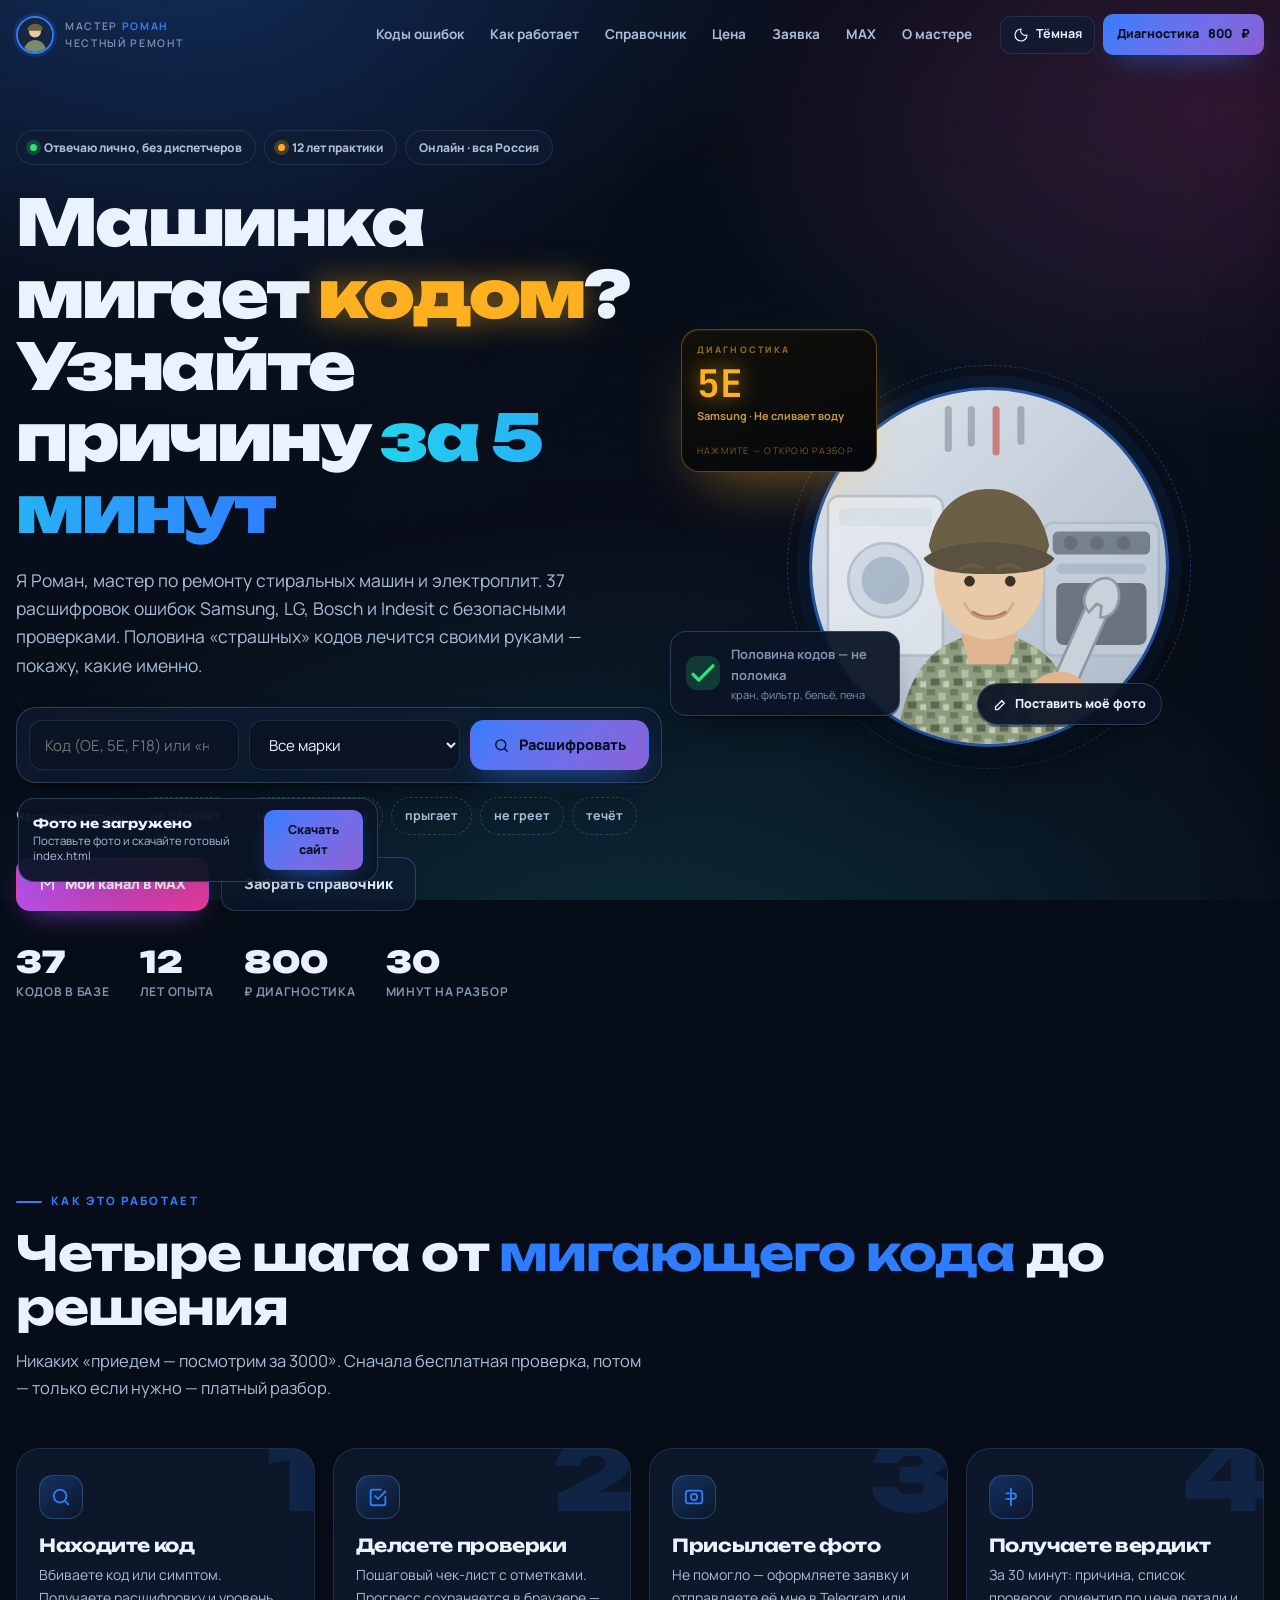
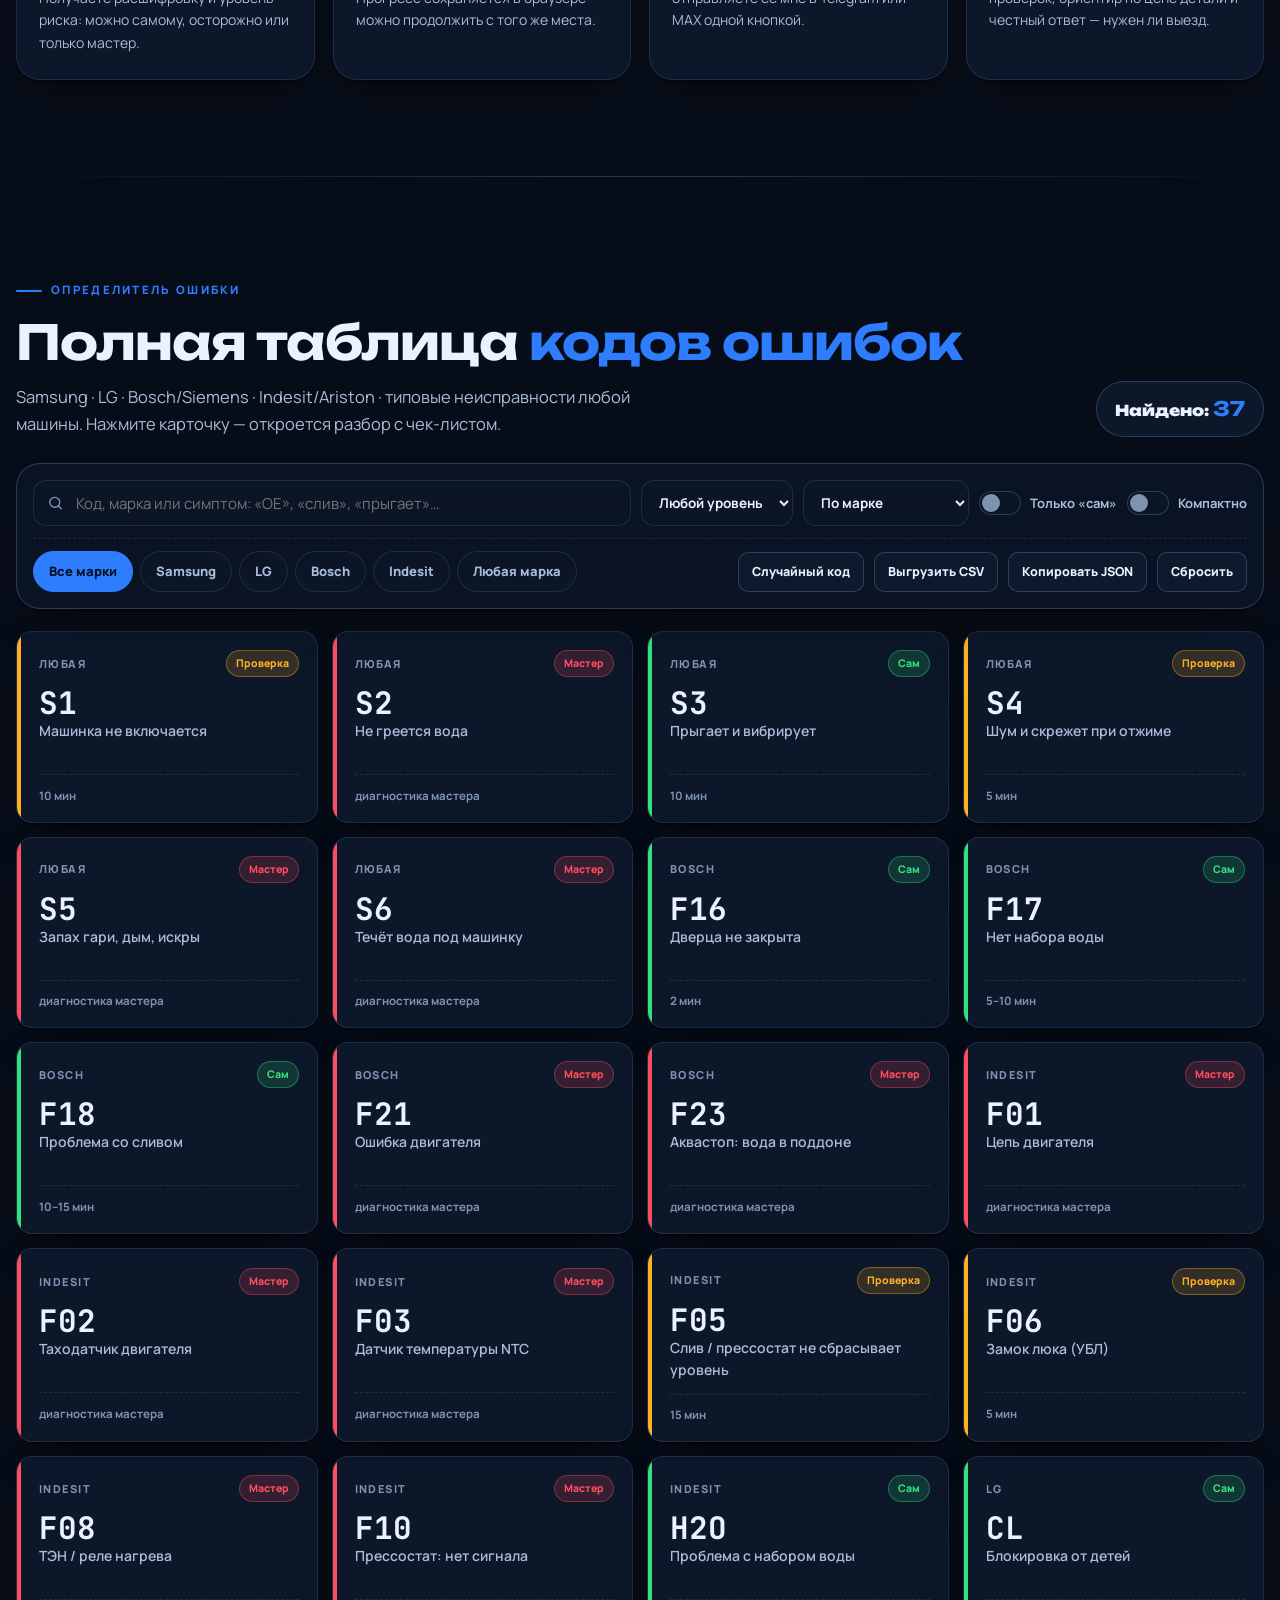
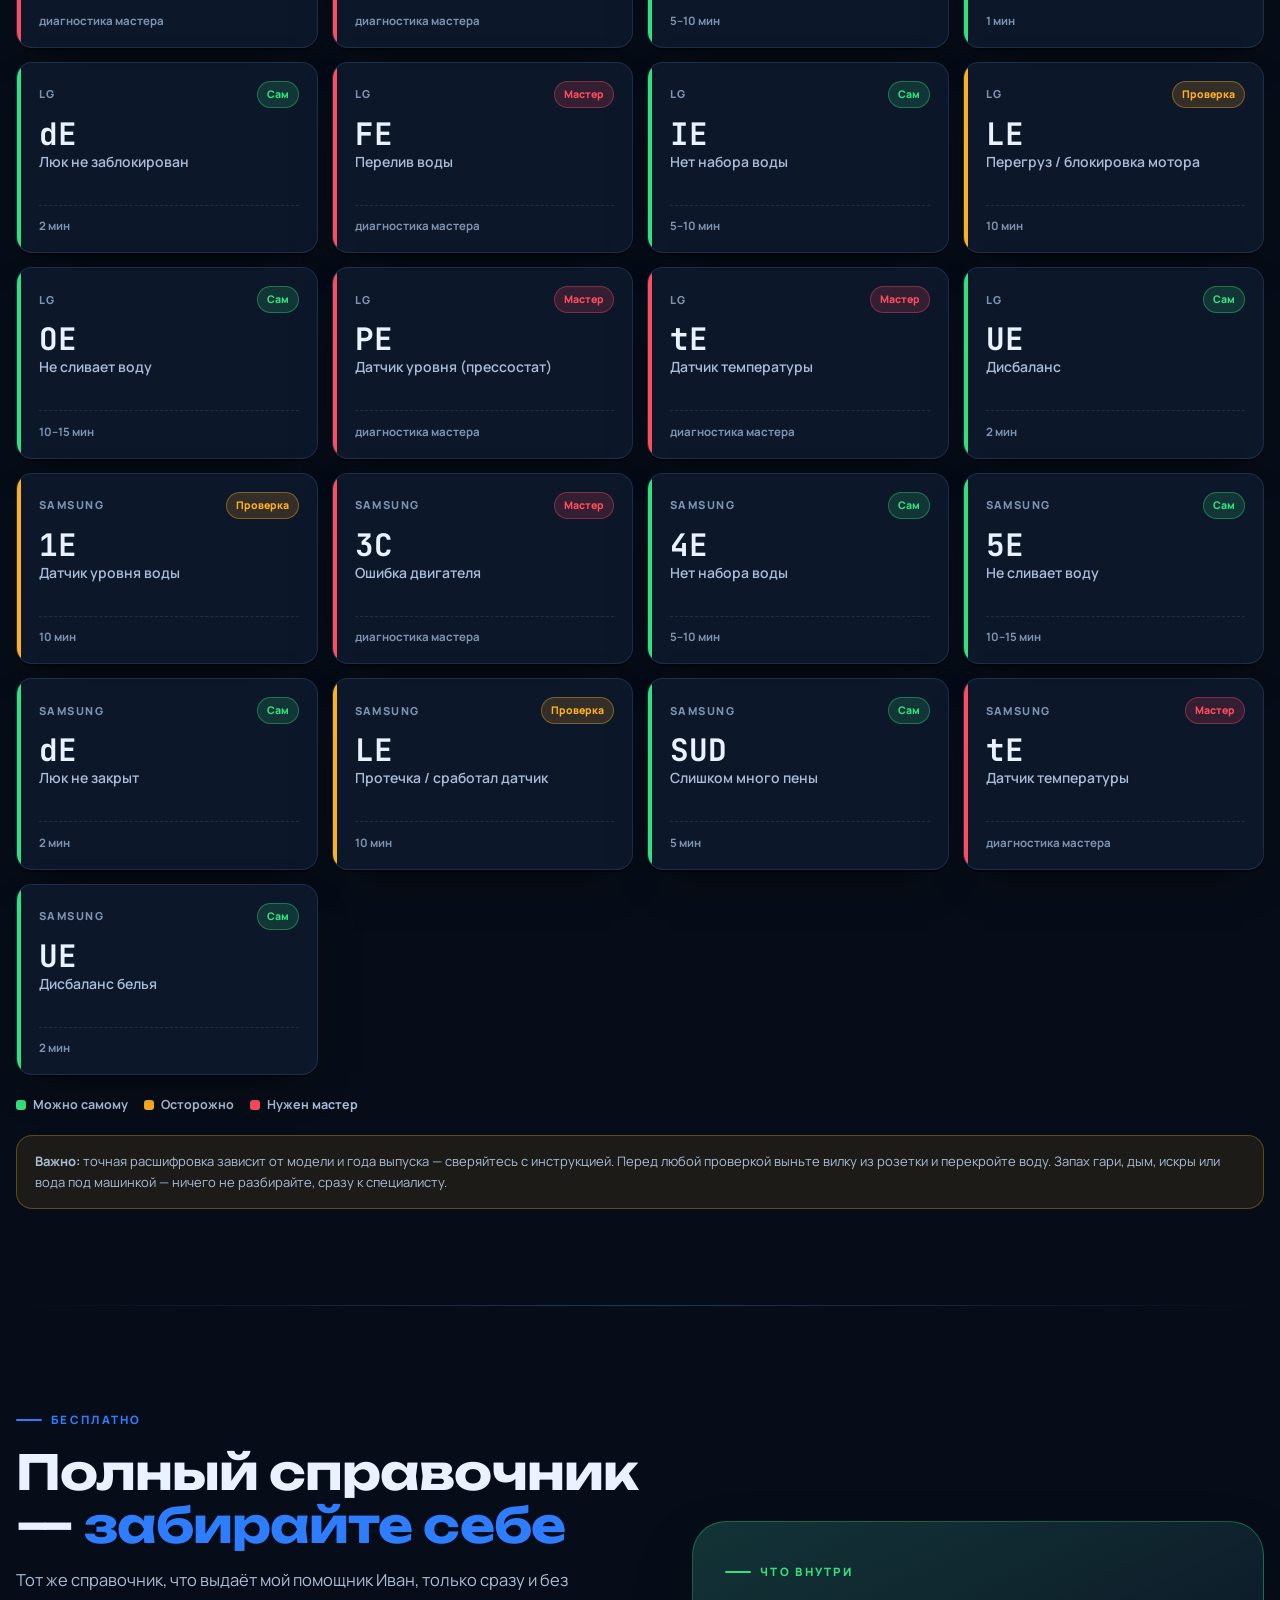
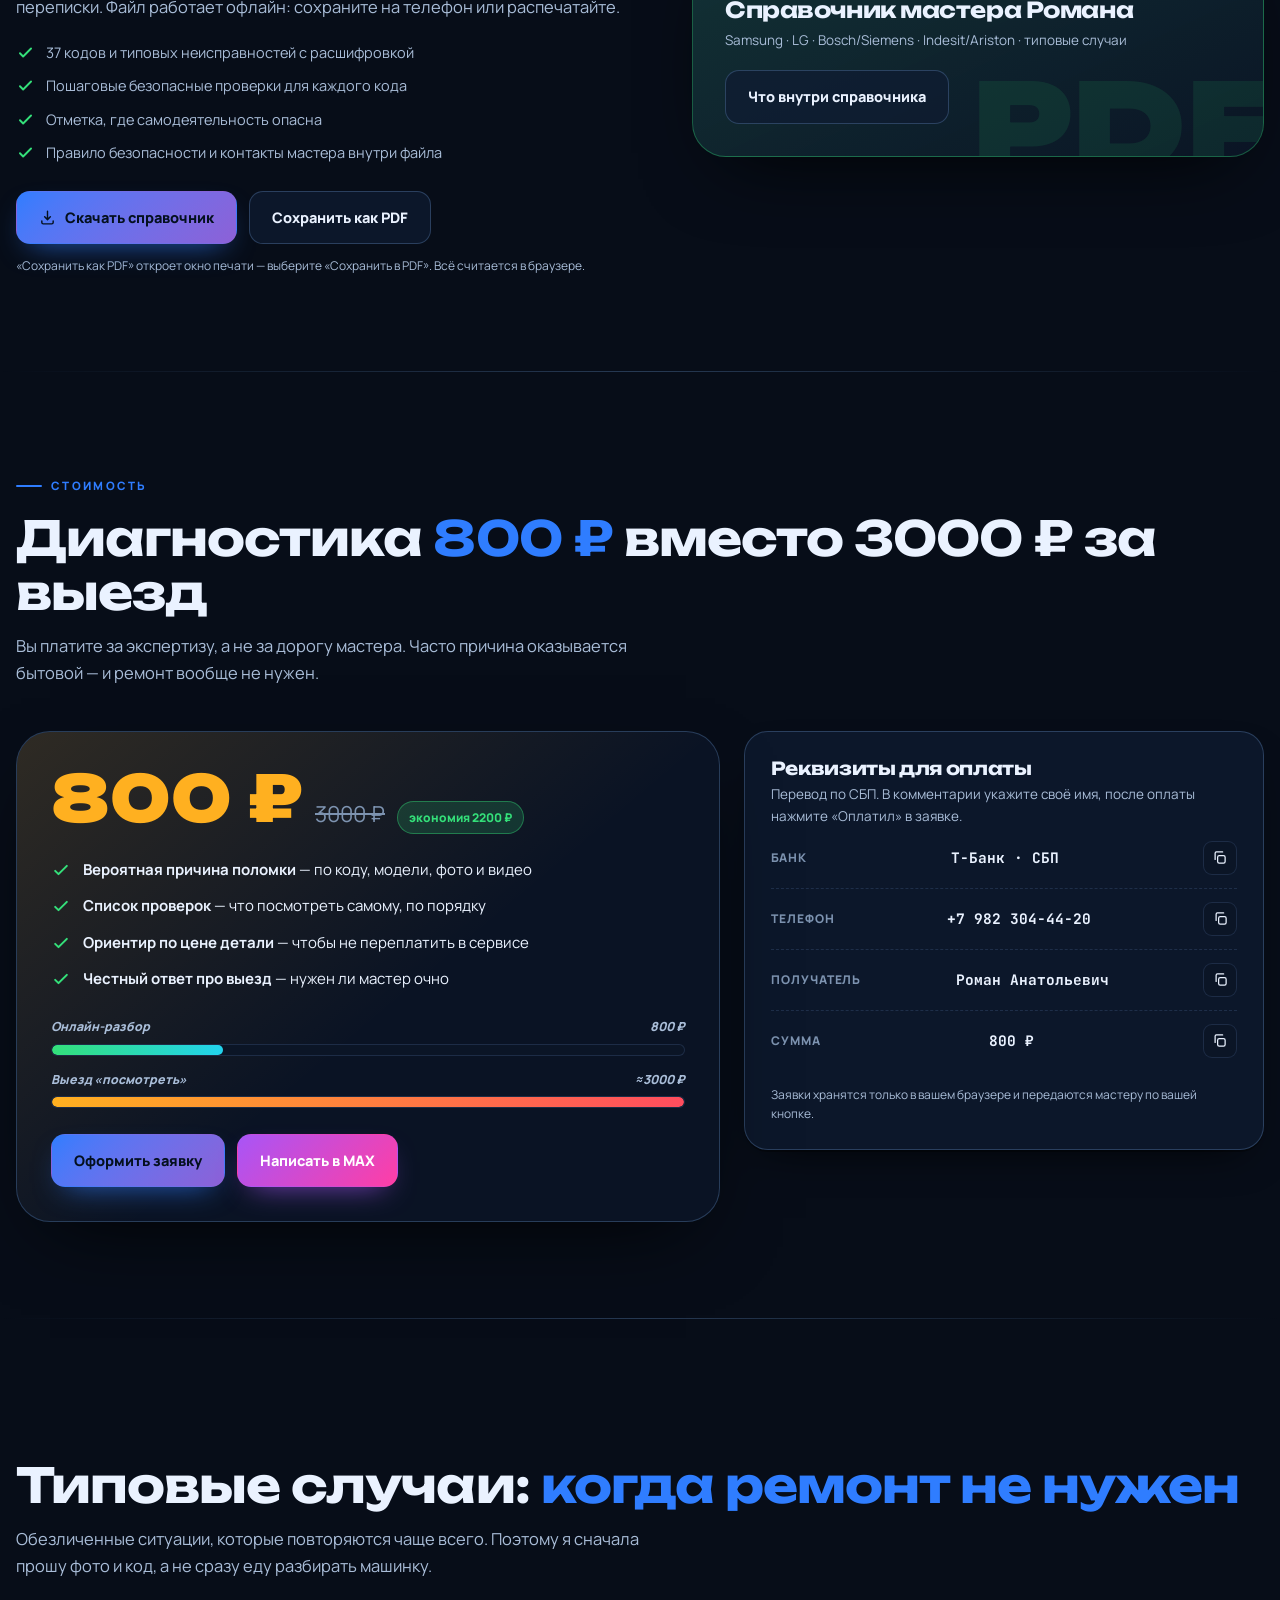
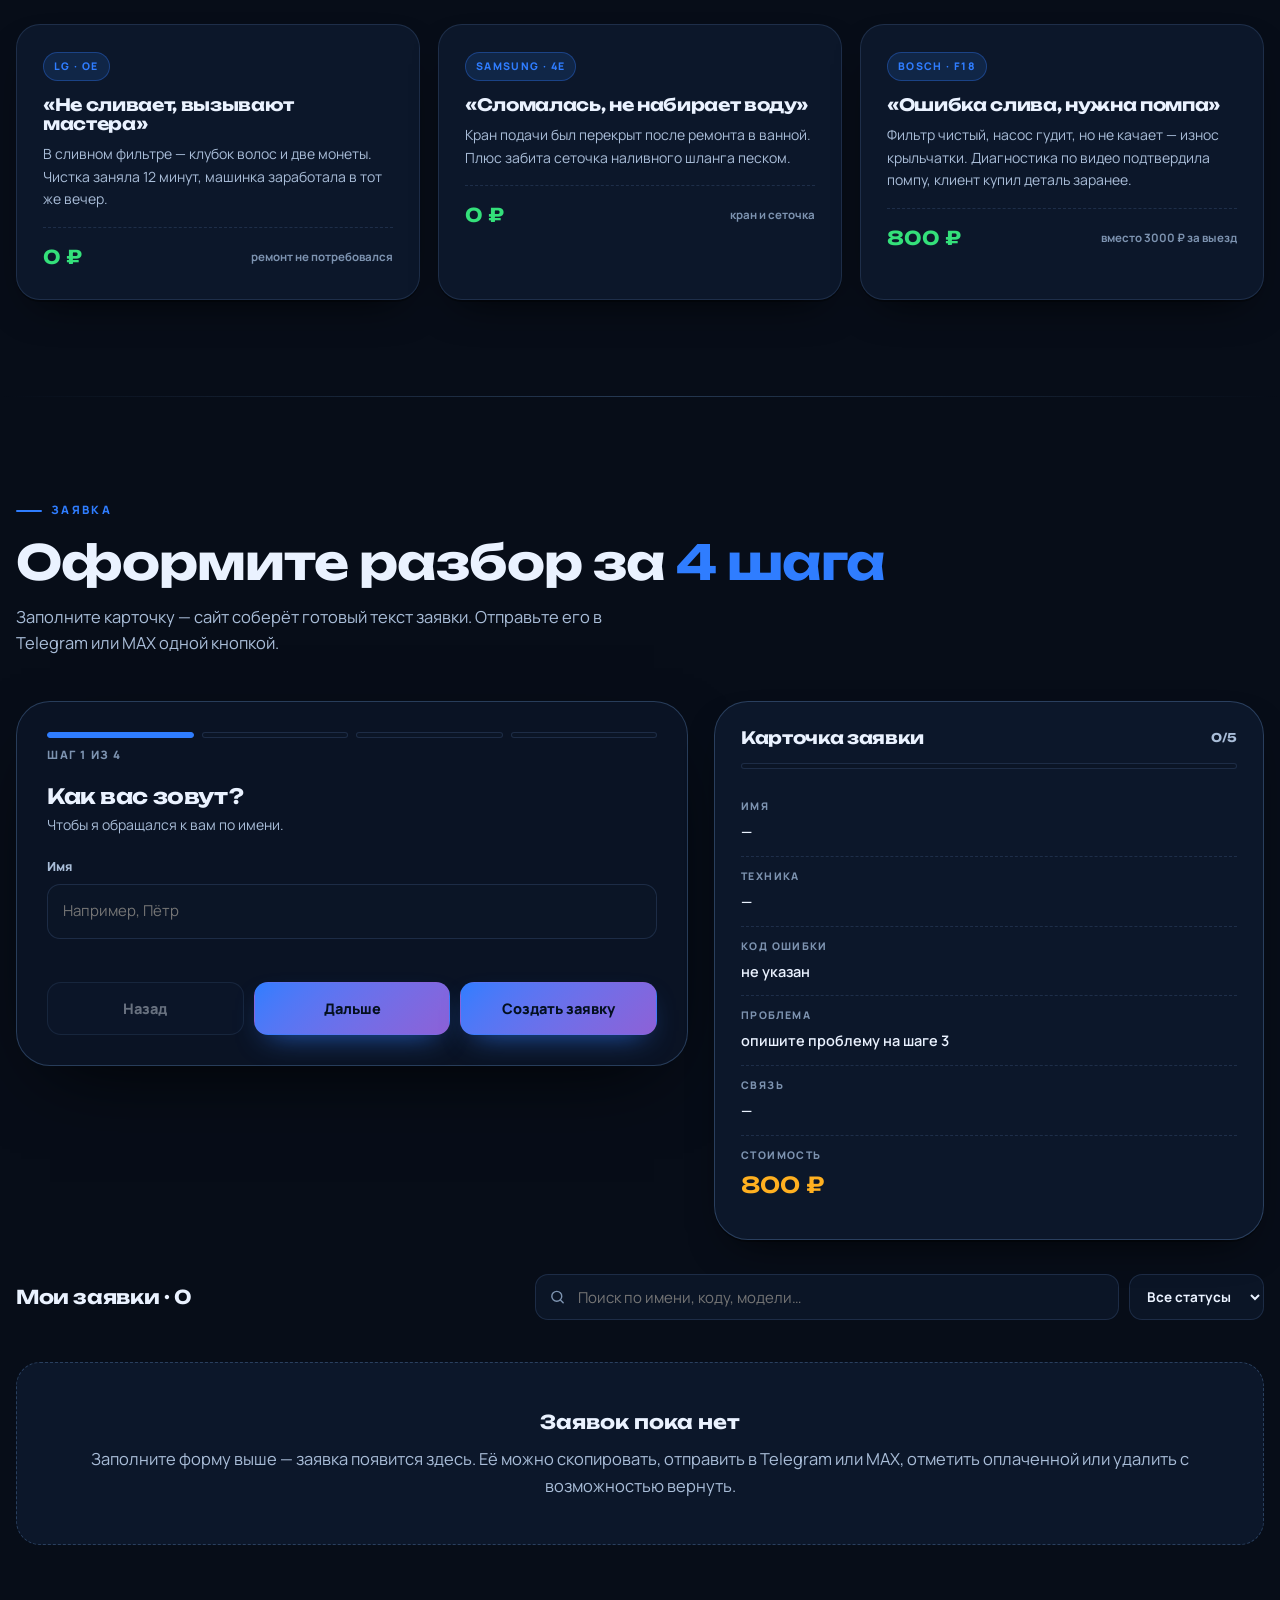
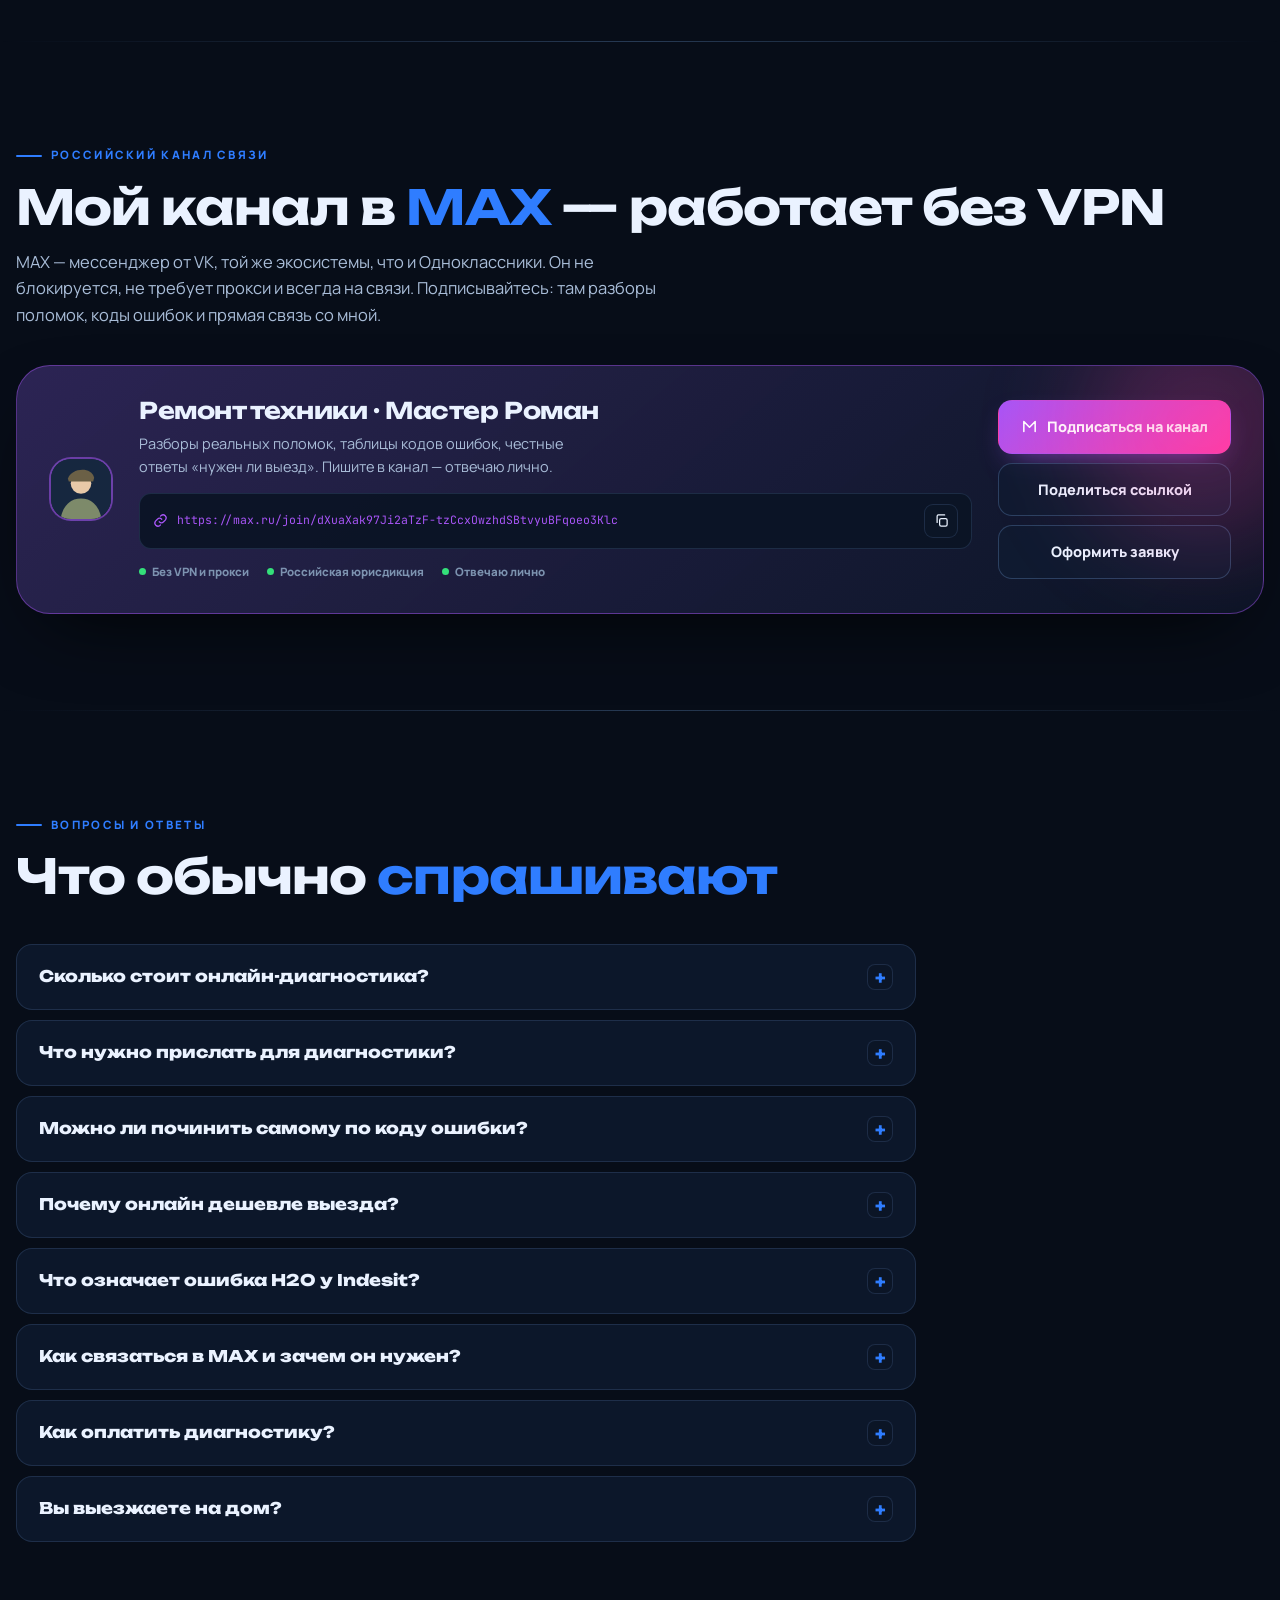
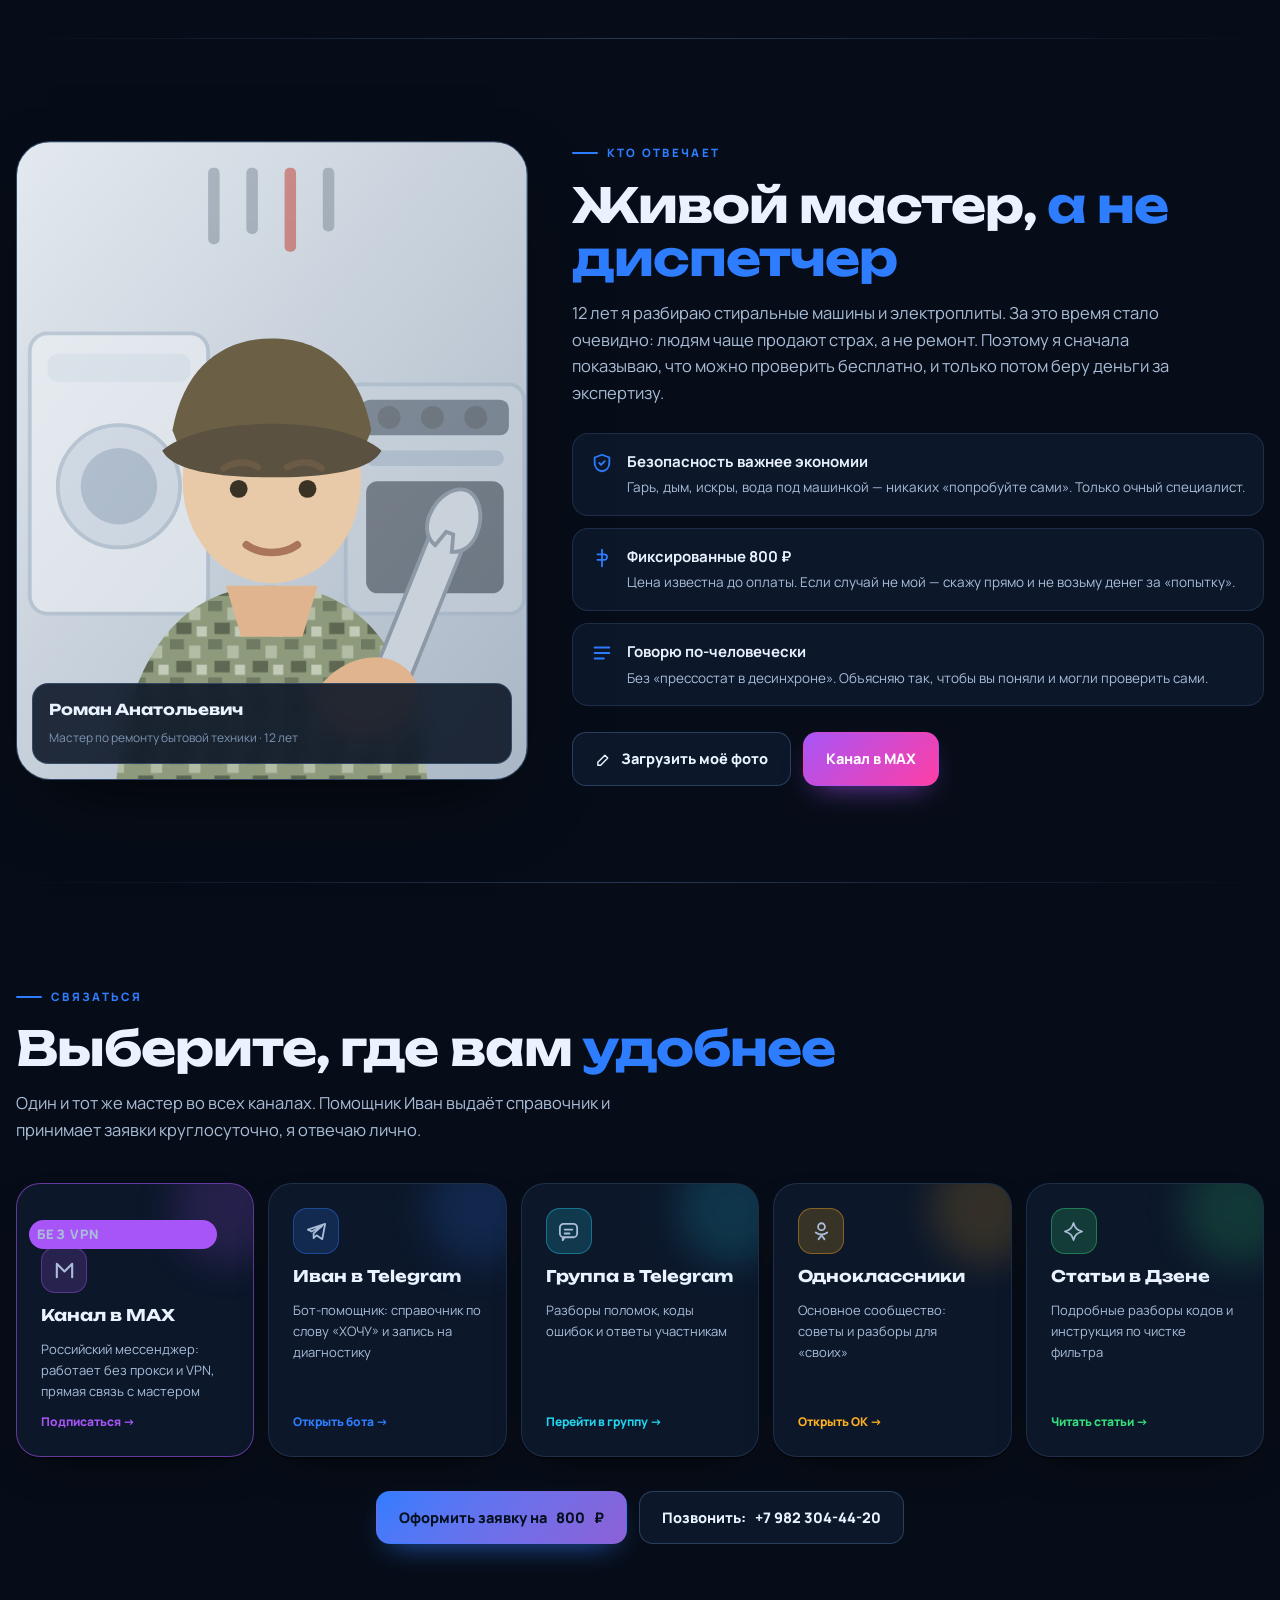
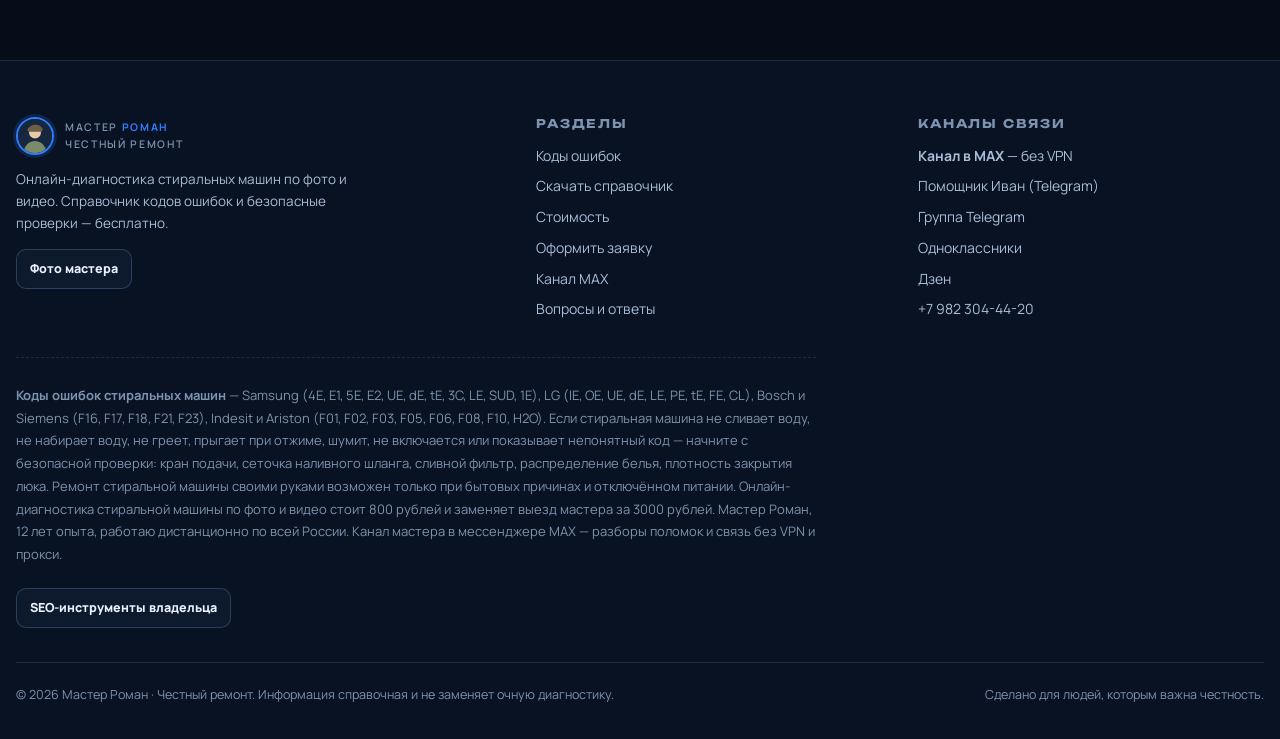
==== index.html @ 0e3f44d8 "Create index.html" ====
<!doctype html>
<html lang="ru" data-theme="dark">
<head>
<meta charset="utf-8">
<meta name="viewport" content="width=device-width,initial-scale=1,viewport-fit=cover">
<title>Коды ошибок стиральных машин: Samsung, LG, Bosch, Indesit — онлайн-диагностика 800 ₽ | Мастер Роман</title>
<meta name="description" content="Расшифровка кодов ошибок стиральных машин Samsung, LG, Bosch, Indesit: что можно починить самому за 5 минут и когда нужен мастер. Бесплатный справочник. Онлайн-диагностика по фото и видео — 800 ₽ вместо 3000 ₽ за выезд. Мастер Роман, 12 лет опыта.">
<meta name="keywords" content="коды ошибок стиральных машин, ошибка E1 Samsung, ошибка OE LG, F18 Bosch, H2O Indesit, ремонт стиральной машины своими руками, онлайн диагностика стиральной машины, мастер Роман, канал MAX ремонт техники">
<meta name="robots" content="index,follow,max-snippet:-1,max-image-preview:large">
<meta name="author" content="Роман Анатольевич">
<meta name="theme-color" content="#070d18">
<link rel="canonical" id="canonical" href="/">
<meta property="og:type" content="website">
<meta property="og:locale" content="ru_RU">
<meta property="og:site_name" content="Мастер Роман · Честный ремонт">
<meta property="og:url" content="/">
<meta property="og:title" content="Коды ошибок стиральных машин — таблица и разбор. Онлайн-диагностика 800 ₽">
<meta property="og:description" content="37 кодов ошибок Samsung, LG, Bosch, Indesit с безопасными проверками. Бесплатный справочник и онлайн-диагностика по фото/видео за 800 ₽.">
<meta property="og:image" id="ogImage" content="/og-image.png">
<meta name="twitter:card" content="summary_large_image">
<link rel="icon" id="favicon" href="data:image/svg+xml,%3Csvg xmlns='http://www.w3.org/2000/svg' viewBox='0 0 32 32'%3E%3Crect width='32' height='32' rx='8' fill='%230b1526'/%3E%3Ccircle cx='16' cy='18' r='8' fill='none' stroke='%2322d3ee' stroke-width='2.5'/%3E%3Crect x='7' y='6' width='18' height='4' rx='2' fill='%23ffb020'/%3E%3C/svg%3E">
<link rel="apple-touch-icon" id="appleIcon" href="/icon-180.png">
<link rel="preconnect" href="https://fonts.googleapis.com">
<link rel="preconnect" href="https://fonts.gstatic.com" crossorigin>
<link href="https://fonts.googleapis.com/css2?family=Unbounded:wght@500;700;900&family=Manrope:wght@400;500;600;800&family=JetBrains+Mono:wght@700&display=swap" rel="stylesheet">
<script type="application/ld+json" id="ldBusiness">
{"@context":"https://schema.org","@type":"ProfessionalService","name":"Мастер Роман · Честный ремонт","description":"Онлайн-диагностика неисправностей стиральных машин по фото и видео. Справочник кодов ошибок Samsung, LG, Bosch, Indesit.","telephone":"+79823044420","priceRange":"800 RUB","areaServed":{"@type":"Country","name":"Россия"},"founder":{"@type":"Person","name":"Роман Анатольевич","jobTitle":"Мастер по ремонту бытовой техники"},"sameAs":["https://t.me/Asistent_Ivan_Bot","https://t.me/konsulthat","https://max.ru/join/dXuaXak97Ji2aTzF-tzCcxOwzhdSBtvyuBFqoeo3Klc"],"makesOffer":{"@type":"Offer","price":"800","priceCurrency":"RUB","availability":"https://schema.org/InStock","itemOffered":{"@type":"Service","name":"Онлайн-диагностика стиральной машины по фото и видео"}}}
</script>
<script type="application/ld+json">
{"@context":"https://schema.org","@type":"FAQPage","mainEntity":[
{"@type":"Question","name":"Сколько стоит онлайн-диагностика стиральной машины?","acceptedAnswer":{"@type":"Answer","text":"800 рублей. Это фиксированная стоимость разбора по фото и видео: вероятная причина, список проверок, ориентир по стоимости детали и честный ответ, нужен ли выезд мастера."}},
{"@type":"Question","name":"Что нужно прислать для онлайн-диагностики?","acceptedAnswer":{"@type":"Answer","text":"Марку и модель машинки с таблички на люке или задней стенке, код ошибки с дисплея, описание проблемы и короткое видео или 2–3 фото."}},
{"@type":"Question","name":"Можно ли починить стиральную машину самому по коду ошибки?","acceptedAnswer":{"@type":"Answer","text":"Часть кодов означает бытовые причины: закрыт кран, засорён сливной фильтр, дисбаланс белья, неплотно закрыт люк, избыток пены. Такие проверки безопасны при отключённом питании. Ошибки двигателя, ТЭНа, датчиков и модуля требуют мастера."}},
{"@type":"Question","name":"Что означает ошибка H2O у Indesit?","acceptedAnswer":{"@type":"Answer","text":"H2O — это проблема с набором воды, а не протечка. Проверьте кран подачи, напор, сеточку-фильтр наливного шланга и лоток порошка."}},
{"@type":"Question","name":"Как связаться с мастером в мессенджере MAX?","acceptedAnswer":{"@type":"Answer","text":"Подпишитесь на канал мастера в MAX по ссылке https://max.ru/join/dXuaXak97Ji2aTzF-tzCcxOwzhdSBtvyuBFqoeo3Klc — там разборы поломок и связь с мастером. MAX работает в России без VPN и прокси."}},
{"@type":"Question","name":"Как оплатить диагностику?","acceptedAnswer":{"@type":"Answer","text":"Переводом по СБП в Т-Банк на номер +7 982 304-44-20, получатель Роман Анатольевич. В комментарии укажите своё имя, после оплаты напишите «Оплатил»."}}]}
</script>
<script type="application/ld+json">
{"@context":"https://schema.org","@type":"HowTo","name":"Как почистить сливной фильтр стиральной машины","totalTime":"PT15M","step":[
{"@type":"HowToStep","name":"Обесточить машинку","text":"Выньте вилку из розетки и перекройте кран подачи воды."},
{"@type":"HowToStep","name":"Слить воду","text":"Слейте воду через аварийный шланг или подставив низкую ёмкость."},
{"@type":"HowToStep","name":"Выкрутить фильтр","text":"Откройте лючок внизу корпуса и выкрутите сливной фильтр."},
{"@type":"HowToStep","name":"Промыть и осмотреть","text":"Уберите мусор, промойте фильтр, проверьте свободный ход крыльчатки."},
{"@type":"HowToStep","name":"Проверить шланг","text":"Осмотрите сливной шланг и сифон, соберите всё обратно."}]}
</script>
<style>
:root{
--steel-900:#050a13;--steel-850:#070d18;--steel-800:#0b1526;--steel-700:#101d33;--steel-600:#16273f;--steel-500:#1e3350;
--blue:#2f7dff;--cyan:#22d3ee;--green:#34e07a;--amber:#ffb020;--red:#ff4d5e;--magenta:#ff3ea5;--max:#a855f7;
--sand:#f4ede3;--slate:#93a8c4;
--bg:var(--steel-850);--bg2:var(--steel-800);--surface:rgba(16,29,51,.72);--surface-2:rgba(11,21,38,.94);--scrim:rgba(3,7,14,.78);
--txt:#eaf2ff;--txt2:#a9bdd8;--txt3:#7d93b0;--border:rgba(90,130,180,.22);--border-2:rgba(90,130,180,.38);
--accent:var(--blue);--accent-ink:#04101f;--ok:var(--green);--warn:var(--amber);--danger:var(--red);
--r-s:10px;--r-m:16px;--r-l:24px;--r-xl:34px;--nav-h:70px;
--shadow-1:0 2px 0 rgba(0,0,0,.35),0 18px 44px -22px rgba(0,0,0,.9);--shadow-2:0 30px 80px -34px rgba(0,0,0,.95);
--display:'Unbounded','Trebuchet MS',system-ui,sans-serif;--body:'Manrope','Segoe UI',system-ui,sans-serif;--mono:'JetBrains Mono',Consolas,monospace}
[data-theme="light"]{--bg:#f4ede3;--bg2:#efe6d8;--surface:rgba(255,253,249,.88);--surface-2:#fffdf9;--scrim:rgba(30,22,14,.44);
--txt:#12203a;--txt2:#3f5570;--txt3:#6a7f99;--border:rgba(24,48,84,.16);--border-2:rgba(24,48,84,.3);
--blue:#1257d6;--cyan:#067f96;--green:#12793f;--amber:#a86400;--red:#c31f36;--magenta:#c2168a;--max:#7c3aed;--accent-ink:#fffdf9;
--shadow-1:0 2px 0 rgba(120,100,70,.18),0 16px 36px -24px rgba(60,45,25,.55);--shadow-2:0 28px 70px -34px rgba(60,45,25,.6)}
body[data-zone="blue"]{--accent:var(--blue)}body[data-zone="cyan"]{--accent:var(--cyan)}body[data-zone="amber"]{--accent:var(--amber)}
body[data-zone="green"]{--accent:var(--green)}body[data-zone="magenta"]{--accent:var(--magenta)}body[data-zone="max"]{--accent:var(--max)}
*{box-sizing:border-box}html{-webkit-text-size-adjust:100%}
body{margin:0;background:var(--bg);color:var(--txt);font-family:var(--body);font-size:16.5px;line-height:1.62;overflow-x:hidden;transition:background .5s,color .35s;scrollbar-color:var(--accent) var(--bg2);scrollbar-width:thin}
body.locked{overflow:hidden}
::selection{background:var(--accent);color:var(--accent-ink)}
::-webkit-scrollbar{width:12px;height:12px}::-webkit-scrollbar-track{background:var(--bg2);border-left:1px solid var(--border)}
::-webkit-scrollbar-thumb{background:linear-gradient(180deg,var(--accent),var(--cyan));border:3px solid var(--bg2);border-radius:99px}
::-webkit-scrollbar-thumb:hover{background:linear-gradient(180deg,var(--magenta),var(--accent))}
img,svg{max-width:100%}h1,h2,h3,h4{font-family:var(--display);font-weight:700;line-height:1.12;letter-spacing:-.02em;margin:0}p{margin:0}a{color:inherit}button{font:inherit;color:inherit}
:focus-visible{outline:3px solid var(--accent);outline-offset:3px;border-radius:6px}
.skip{position:absolute;left:-9999px;top:0;z-index:200;background:var(--accent);color:var(--accent-ink);padding:12px 18px;font-weight:800}.skip:focus{left:0}
#bg{position:fixed;inset:0;width:100%;height:100%;z-index:0;pointer-events:none}
.veil{position:fixed;inset:0;z-index:1;pointer-events:none;transition:background .8s;background:radial-gradient(1100px 620px at 12% -8%,color-mix(in srgb,var(--accent) 26%,transparent),transparent 62%),radial-gradient(900px 560px at 96% 12%,color-mix(in srgb,var(--magenta) 16%,transparent),transparent 60%),radial-gradient(1200px 800px at 50% 112%,color-mix(in srgb,var(--cyan) 15%,transparent),transparent 62%),linear-gradient(180deg,color-mix(in srgb,var(--bg) 82%,transparent),var(--bg) 78%)}
.grain{position:fixed;inset:0;z-index:2;pointer-events:none;opacity:.3;mix-blend-mode:overlay;background-image:url("data:image/svg+xml,%3Csvg xmlns='http://www.w3.org/2000/svg' width='180' height='180'%3E%3Cfilter id='n'%3E%3CfeTurbulence type='fractalNoise' baseFrequency='.85' numOctaves='3'/%3E%3C/filter%3E%3Crect width='180' height='180' filter='url(%23n)' opacity='.5'/%3E%3C/svg%3E")}
[data-theme="light"] .grain{opacity:.18;mix-blend-mode:multiply}
.shell{position:relative;z-index:3}
.nav{position:fixed;top:0;left:0;right:0;z-index:60;height:var(--nav-h);display:flex;align-items:center;border-bottom:1px solid transparent;transition:.35s}
.nav.stuck{background:color-mix(in srgb,var(--bg) 86%,transparent);backdrop-filter:blur(18px) saturate(150%);-webkit-backdrop-filter:blur(18px);border-bottom-color:var(--border);box-shadow:0 14px 40px -30px #000}
.nav-in{width:min(1280px,100% - 32px);margin-inline:auto;display:flex;align-items:center;gap:16px}
.logo{display:flex;align-items:center;gap:11px;text-decoration:none;font-family:var(--display);font-weight:900;font-size:15px;white-space:nowrap}
.logo span{display:block;font-family:var(--body);font-weight:600;font-size:10.5px;letter-spacing:.16em;text-transform:uppercase;color:var(--txt3)}
.logo b{color:var(--accent);transition:color .5s}
.nav-links{display:flex;gap:2px;margin-left:auto}
.nav-links a{position:relative;text-decoration:none;font-size:13.5px;font-weight:700;padding:9px 12px;border-radius:9px;color:var(--txt2);transition:.22s}
.nav-links a:hover{color:var(--txt);background:color-mix(in srgb,var(--accent) 12%,transparent)}
.nav-links a.active{color:var(--accent)}
.nav-links a.active::after{content:"";position:absolute;left:12px;right:12px;bottom:3px;height:2px;border-radius:2px;background:var(--accent)}
.nav-tools{display:flex;align-items:center;gap:8px}
.icon-btn{display:inline-flex;align-items:center;gap:7px;height:38px;padding:0 12px;border-radius:11px;cursor:pointer;background:var(--surface);border:1px solid var(--border);font-size:12.5px;font-weight:700;transition:.22s;white-space:nowrap}
.icon-btn:hover{border-color:var(--accent);transform:translateY(-1px)}.icon-btn svg{width:16px;height:16px}
.burger{display:none;width:40px;padding:0;justify-content:center}
.burger i{display:block;width:17px;height:2px;background:var(--txt);border-radius:2px;position:relative;transition:.25s}
.burger i::before,.burger i::after{content:"";position:absolute;left:0;width:17px;height:2px;background:var(--txt);border-radius:2px;transition:.25s}
.burger i::before{top:-6px}.burger i::after{top:6px}
.nav.open .burger i{background:transparent}.nav.open .burger i::before{transform:translateY(6px) rotate(45deg)}.nav.open .burger i::after{transform:translateY(-6px) rotate(-45deg)}
#progress{position:absolute;left:0;bottom:-1px;height:2px;width:100%;transform-origin:0 50%;transform:scaleX(0);background:linear-gradient(90deg,var(--blue),var(--cyan),var(--green),var(--amber),var(--magenta))}
main{display:block}section{scroll-margin-top:calc(var(--nav-h) + 16px);position:relative}
.wrap{width:min(1280px,100% - 32px);margin-inline:auto}.pad{padding:96px 0}
.eyebrow{display:inline-flex;align-items:center;gap:9px;font-size:11.5px;font-weight:800;letter-spacing:.2em;text-transform:uppercase;color:var(--accent);margin-bottom:16px}
.eyebrow::before{content:"";width:26px;height:2px;background:currentColor;border-radius:2px}
.h2{font-size:clamp(28px,4.2vw,48px)}.h2 em{font-style:normal;color:var(--accent)}
.sub{color:var(--txt2);max-width:64ch;margin-top:14px}
.rv{opacity:0;transform:translateY(26px);transition:opacity .7s cubic-bezier(.2,.7,.2,1) var(--d,0ms),transform .7s cubic-bezier(.2,.7,.2,1) var(--d,0ms)}.rv.shown{opacity:1;transform:none}
.muted{color:var(--txt2)}.small{font-size:13.5px}.tiny{font-size:12px}
.rule{height:1px;background:linear-gradient(90deg,transparent,var(--border-2),transparent)}
.btn{display:inline-flex;align-items:center;justify-content:center;gap:9px;padding:14px 22px;border-radius:14px;font-weight:800;font-size:14.5px;text-decoration:none;cursor:pointer;border:1px solid transparent;transition:.22s;position:relative;overflow:hidden}
.btn svg{width:17px;height:17px;flex:0 0 auto}
.btn.primary{background:linear-gradient(135deg,var(--accent),color-mix(in srgb,var(--accent) 55%,var(--magenta)));color:var(--accent-ink);box-shadow:0 12px 30px -14px color-mix(in srgb,var(--accent) 80%,transparent)}
.btn.primary:hover{transform:translateY(-2px)}
.btn.primary::after{content:"";position:absolute;inset:0;background:linear-gradient(110deg,transparent 20%,rgba(255,255,255,.34),transparent 80%);transform:translateX(-120%)}
.btn.primary:hover::after{transform:translateX(120%);transition:transform .75s}
.btn.ghost{background:var(--surface);border-color:var(--border-2);color:var(--txt)}
.btn.ghost:hover{border-color:var(--accent);color:var(--accent);transform:translateY(-2px)}
.btn.max{background:linear-gradient(135deg,var(--max),var(--magenta));color:#fff;box-shadow:0 12px 30px -14px color-mix(in srgb,var(--max) 80%,transparent)}
.btn.max:hover{transform:translateY(-2px)}
.btn.ok{background:color-mix(in srgb,var(--ok) 16%,transparent);border-color:color-mix(in srgb,var(--ok) 45%,transparent);color:var(--ok)}
.btn.danger{background:color-mix(in srgb,var(--danger) 12%,transparent);border-color:color-mix(in srgb,var(--danger) 40%,transparent);color:var(--danger)}
.btn.tiny{padding:9px 13px;font-size:12.5px;border-radius:10px}
.btn:disabled{opacity:.42;cursor:not-allowed;transform:none!important}
.btn-row{display:flex;flex-wrap:wrap;gap:12px;margin-top:26px}
/* PHOTO */
.ph{position:relative;overflow:hidden;background:linear-gradient(160deg,var(--steel-600),var(--steel-800));display:block;flex:0 0 auto}
[data-theme="light"] .ph{background:linear-gradient(160deg,#fff,var(--sand))}
.ph>svg{position:absolute;inset:0;width:100%;height:100%}
.ph>img{position:absolute;inset:0;width:100%;height:100%;object-fit:cover;opacity:0;transition:opacity .4s;transform-origin:50% 50%}
.ph.has>img{opacity:1}.ph.has>svg{opacity:0}
.ph.round{border-radius:50%}.ph.soft{border-radius:22px}
.ph-nav{width:38px;height:38px;border-radius:50%;border:2px solid var(--accent);box-shadow:0 0 0 3px color-mix(in srgb,var(--accent) 18%,transparent)}
.ph-hero{width:100%;aspect-ratio:1/1;border-radius:50%;border:3px solid color-mix(in srgb,var(--accent) 55%,transparent);box-shadow:0 40px 80px -34px #000,0 0 0 12px color-mix(in srgb,var(--accent) 8%,transparent)}
.ph-about{width:100%;aspect-ratio:4/5;border-radius:var(--r-xl);border:1px solid var(--border-2);box-shadow:var(--shadow-2)}
.ph-max{width:64px;height:64px;border-radius:20px;border:2px solid color-mix(in srgb,var(--max) 60%,transparent)}
.hero{padding:calc(var(--nav-h) + 60px) 0 84px}
.hero-grid{display:grid;grid-template-columns:1.08fr .92fr;gap:52px;align-items:center}
.badge-row{display:flex;flex-wrap:wrap;gap:8px;margin-bottom:22px}
.pill{display:inline-flex;align-items:center;gap:7px;padding:7px 13px;border-radius:99px;font-size:12px;font-weight:800;background:var(--surface);border:1px solid var(--border);color:var(--txt2)}
.pill i{width:7px;height:7px;border-radius:99px;background:var(--ok);box-shadow:0 0 0 4px color-mix(in srgb,var(--ok) 22%,transparent)}
.pill.amber i{background:var(--amber);box-shadow:0 0 0 4px color-mix(in srgb,var(--amber) 22%,transparent)}
h1{font-size:clamp(33px,5.6vw,64px);font-weight:900;letter-spacing:-.035em}
h1 .led-word{color:var(--amber);text-shadow:0 0 34px color-mix(in srgb,var(--amber) 55%,transparent)}
h1 .u{background:linear-gradient(90deg,var(--cyan),var(--blue));-webkit-background-clip:text;background-clip:text;color:transparent}
.hero-lead{margin-top:20px;font-size:17.5px;color:var(--txt2);max-width:56ch}
.hero-search{margin-top:28px;display:flex;gap:10px;flex-wrap:wrap;background:var(--surface);border:1px solid var(--border-2);padding:12px;border-radius:20px;box-shadow:var(--shadow-1)}
.hero-search input,.hero-search select{flex:1 1 190px;min-width:0;height:50px;padding:0 15px;border-radius:13px;background:var(--surface-2);border:1px solid var(--border);color:var(--txt);font:inherit;font-size:15px}
.hero-search .btn{height:50px;flex:0 0 auto}
.sym-row{display:flex;flex-wrap:wrap;gap:8px;margin-top:14px;align-items:center}
.sym-btn{padding:8px 13px;border-radius:99px;background:transparent;border:1px dashed var(--border-2);color:var(--txt2);font-size:12.5px;font-weight:700;cursor:pointer;transition:.2s}
.sym-btn:hover{border-style:solid;border-color:var(--accent);color:var(--accent);background:color-mix(in srgb,var(--accent) 10%,transparent)}
.stats{display:flex;gap:30px;margin-top:36px;flex-wrap:wrap}
.stat b{display:block;font-family:var(--display);font-size:30px;font-weight:900;line-height:1}
.stat span{font-size:12px;color:var(--txt3);font-weight:700;letter-spacing:.06em;text-transform:uppercase}
.hero-art{position:relative;display:grid;place-items:center;min-height:440px}
.hero-photo-wrap{position:relative;width:min(360px,86%)}
.photo-ring{position:absolute;inset:-22px;border-radius:50%;border:1px dashed color-mix(in srgb,var(--accent) 40%,transparent);animation:spin 26s linear infinite}
@keyframes spin{to{transform:rotate(360deg)}}
.photo-edit{position:absolute;right:2%;bottom:6%;z-index:4;display:inline-flex;align-items:center;gap:7px;padding:10px 15px;border-radius:99px;background:var(--surface-2);border:1px solid var(--border-2);box-shadow:var(--shadow-1);font-size:12.5px;font-weight:800;cursor:pointer;transition:.22s}
.photo-edit:hover{border-color:var(--accent);color:var(--accent);transform:translateY(-2px)}
.photo-edit svg{width:15px;height:15px}
.led-panel{position:absolute;top:-4%;left:-6%;width:196px;padding:13px 15px;border-radius:18px;cursor:pointer;text-align:left;z-index:3;background:linear-gradient(160deg,#12100a,#05070c);border:1px solid rgba(255,176,32,.34);box-shadow:0 26px 60px -24px rgba(255,176,32,.5),inset 0 1px 0 rgba(255,255,255,.08);transition:.25s}
.led-panel:hover{transform:translateY(-4px) rotate(-1deg);border-color:var(--amber)}
.led-panel::before{content:"ДИАГНОСТИКА";display:block;font-size:9px;letter-spacing:.24em;color:#8a6a24;font-weight:800;margin-bottom:6px}
#ledCode{display:block;font-family:var(--mono);font-size:38px;font-weight:700;color:var(--amber);line-height:1;text-shadow:0 0 22px rgba(255,176,32,.75);transition:opacity .18s,transform .18s}
#ledCode.flip{opacity:0;transform:translateY(-6px) skewX(-8deg)}
#ledLabel{display:block;margin-top:7px;font-size:11px;color:#c79a3e;font-weight:700;line-height:1.35;min-height:28px}
.led-hint{display:block;margin-top:7px;font-size:9px;letter-spacing:.14em;color:#7a5c1e;text-transform:uppercase}
.float-card{position:absolute;left:-8%;bottom:16%;padding:12px 15px;border-radius:16px;background:var(--surface-2);border:1px solid var(--border-2);box-shadow:var(--shadow-1);display:flex;align-items:center;gap:11px;max-width:230px;z-index:3}
.float-card .fc-ico{width:34px;height:34px;border-radius:11px;display:grid;place-items:center;flex:0 0 auto;background:color-mix(in srgb,var(--ok) 18%,transparent);color:var(--ok)}
.float-card b{display:block;font-size:13px}.float-card span{font-size:11px;color:var(--txt3)}
.steps-grid{display:grid;grid-template-columns:repeat(4,1fr);gap:18px;margin-top:46px}
.step-card{position:relative;padding:26px 22px 24px;border-radius:var(--r-l);background:var(--surface);border:1px solid var(--border);box-shadow:var(--shadow-1);overflow:hidden;transition:.3s}
.step-card:hover{transform:translateY(-6px);border-color:var(--accent)}
.step-card::before{content:attr(data-n);position:absolute;right:-6px;top:-22px;font-family:var(--display);font-size:96px;font-weight:900;color:color-mix(in srgb,var(--accent) 13%,transparent);line-height:1}
.step-card h3{font-size:18px;margin-bottom:9px;position:relative}.step-card p{font-size:14px;color:var(--txt2);position:relative}
.step-ico{width:44px;height:44px;border-radius:14px;display:grid;place-items:center;margin-bottom:16px;position:relative;background:linear-gradient(145deg,color-mix(in srgb,var(--accent) 26%,transparent),transparent);border:1px solid var(--border-2);color:var(--accent)}
.step-ico svg{width:22px;height:22px}
.explorer-head{display:flex;justify-content:space-between;align-items:flex-end;gap:24px;flex-wrap:wrap}
.counter{font-family:var(--display);font-weight:900;font-size:15px;padding:11px 18px;border-radius:99px;background:var(--surface);border:1px solid var(--border-2);white-space:nowrap}
.counter b{color:var(--accent);font-size:20px}
.controls{position:sticky;top:calc(var(--nav-h) + 8px);z-index:30;margin-top:26px;padding:16px;border-radius:var(--r-l);background:color-mix(in srgb,var(--surface-2) 92%,transparent);backdrop-filter:blur(16px);-webkit-backdrop-filter:blur(16px);border:1px solid var(--border-2);box-shadow:var(--shadow-1)}
.ctl-row{display:flex;gap:10px;flex-wrap:wrap;align-items:center}.ctl-row+.ctl-row{margin-top:12px;padding-top:12px;border-top:1px dashed var(--border)}
.search-box{position:relative;flex:1 1 260px;min-width:0}
.search-box svg{position:absolute;left:14px;top:50%;transform:translateY(-50%);width:17px;height:17px;color:var(--txt3)}
.search-box input{width:100%;height:46px;padding:0 14px 0 42px;border-radius:13px;background:var(--bg2);border:1px solid var(--border);color:var(--txt);font:inherit;font-size:15px}
.search-box input:focus{border-color:var(--accent);outline:none;box-shadow:0 0 0 3px color-mix(in srgb,var(--accent) 22%,transparent)}
.sel{height:46px;padding:0 13px;border-radius:13px;background:var(--bg2);border:1px solid var(--border);color:var(--txt);font:inherit;font-size:13.5px;font-weight:700;cursor:pointer}
.chips{display:flex;gap:7px;flex-wrap:wrap}
.chip{padding:9px 15px;border-radius:99px;background:var(--bg2);border:1px solid var(--border);color:var(--txt2);font-size:13px;font-weight:800;cursor:pointer;transition:.2s}
.chip:hover{border-color:var(--accent);color:var(--txt)}.chip.on{background:var(--accent);border-color:var(--accent);color:var(--accent-ink)}
.tgl{display:inline-flex;align-items:center;gap:9px;font-size:13px;font-weight:700;color:var(--txt2);cursor:pointer;user-select:none;white-space:nowrap}
.tgl input{position:absolute;opacity:0;width:0;height:0}
.tgl .track{width:42px;height:24px;border-radius:99px;background:var(--bg2);border:1px solid var(--border-2);position:relative;transition:.24s;flex:0 0 auto}
.tgl .track::after{content:"";position:absolute;top:2px;left:2px;width:18px;height:18px;border-radius:99px;background:var(--txt3);transition:.24s}
.tgl input:checked+.track{background:color-mix(in srgb,var(--accent) 30%,transparent);border-color:var(--accent)}
.tgl input:checked+.track::after{transform:translateX(18px);background:var(--accent)}
.tgl input:focus-visible+.track{outline:3px solid var(--accent);outline-offset:3px}
.ctl-spacer{flex:1 1 auto}
.code-grid{display:grid;grid-template-columns:repeat(auto-fill,minmax(255px,1fr));gap:14px;margin-top:22px}
.code-grid.dense{grid-template-columns:repeat(auto-fill,minmax(198px,1fr));gap:10px}
.code-card{position:relative;text-align:left;padding:18px 18px 16px 22px;border-radius:var(--r-m);cursor:pointer;background:var(--surface);border:1px solid var(--border);box-shadow:var(--shadow-1);transition:.24s;overflow:hidden;animation:cardIn .45s cubic-bezier(.2,.7,.2,1) both;animation-delay:calc(var(--i,0)*26ms)}
@keyframes cardIn{from{opacity:0;transform:translateY(14px)}to{opacity:1;transform:none}}
.code-card::before{content:"";position:absolute;left:0;top:0;bottom:0;width:4px;background:var(--rail)}
.code-card.sev-diy{--rail:var(--ok)}.code-card.sev-check{--rail:var(--warn)}.code-card.sev-pro{--rail:var(--danger)}
.code-card:hover{transform:translateY(-4px);border-color:var(--rail)}
.cc-top{display:flex;justify-content:space-between;align-items:center;gap:8px}
.cc-brand{font-size:11px;font-weight:800;letter-spacing:.13em;text-transform:uppercase;color:var(--txt3)}
.cc-badge{font-size:10.5px;font-weight:800;padding:4px 9px;border-radius:99px;white-space:nowrap;background:color-mix(in srgb,var(--rail) 16%,transparent);color:var(--rail);border:1px solid color-mix(in srgb,var(--rail) 38%,transparent)}
.cc-badge.b-diy{--rail:var(--ok)}.cc-badge.b-check{--rail:var(--warn)}.cc-badge.b-pro{--rail:var(--danger)}
.cc-code{display:block;font-family:var(--mono);font-size:31px;font-weight:700;margin:10px 0 2px;line-height:1}
.cc-title{display:block;font-size:14px;color:var(--txt2);font-weight:600;min-height:42px}
.cc-meta{display:flex;justify-content:space-between;align-items:center;gap:8px;margin-top:12px;padding-top:11px;border-top:1px dashed var(--border)}
.cc-time{font-size:11.5px;color:var(--txt3);font-weight:700}
.cc-arrow{font-size:12px;font-weight:800;color:var(--rail);opacity:0;transform:translateX(-6px);transition:.24s}
.code-card:hover .cc-arrow{opacity:1;transform:none}
.code-grid.dense .cc-title{min-height:0;font-size:13px}.code-grid.dense .cc-code{font-size:25px}.code-grid.dense .cc-meta{display:none}
.empty{margin-top:26px;padding:44px 24px;text-align:center;border-radius:var(--r-l);border:1px dashed var(--border-2);background:var(--surface)}
.empty b{display:block;font-family:var(--display);font-size:19px;margin-bottom:8px}
.legend{display:flex;gap:16px;flex-wrap:wrap;margin-top:20px;font-size:12.5px;color:var(--txt2);font-weight:700}
.legend span{display:inline-flex;align-items:center;gap:7px}.legend i{width:10px;height:10px;border-radius:3px}
.disclaimer{margin-top:20px;padding:15px 18px;border-radius:var(--r-m);font-size:13px;color:var(--txt2);background:color-mix(in srgb,var(--warn) 9%,transparent);border:1px solid color-mix(in srgb,var(--warn) 30%,transparent)}
#scrim{position:fixed;inset:0;z-index:80;background:var(--scrim);backdrop-filter:blur(4px);opacity:0;transition:opacity .28s}#scrim.in{opacity:1}
#drawer{position:fixed;top:0;right:0;bottom:0;z-index:90;width:min(540px,100%);display:flex;flex-direction:column;background:var(--surface-2);border-left:1px solid var(--border-2);box-shadow:var(--shadow-2);transform:translateX(102%);transition:transform .34s cubic-bezier(.2,.8,.2,1)}
#drawer.in{transform:none}
.drawer-bar{display:flex;align-items:center;justify-content:space-between;gap:12px;padding:16px 20px;border-bottom:1px solid var(--border);flex:0 0 auto}
.drawer-bar b{font-family:var(--display);font-size:14px}
.x-btn{width:38px;height:38px;border-radius:11px;display:grid;place-items:center;background:var(--bg2);border:1px solid var(--border);cursor:pointer;transition:.2s}
.x-btn:hover{border-color:var(--danger);color:var(--danger);transform:rotate(90deg)}
#drawerBody{padding:22px 20px 30px;overflow-y:auto;flex:1;scrollbar-color:var(--accent) var(--bg2)}
.dr-head{display:flex;justify-content:space-between;align-items:center;gap:10px}
.dr-brand{font-size:11.5px;font-weight:800;letter-spacing:.16em;text-transform:uppercase;color:var(--txt3)}
.dr-code{font-family:var(--mono);font-size:46px;line-height:1;margin:12px 0 6px;color:var(--accent)}
.dr-title{font-size:17px;font-weight:700}.dr-alias{margin-top:8px;font-size:12.5px;color:var(--txt3)}
#drawerBody h4{font-size:12px;letter-spacing:.14em;text-transform:uppercase;color:var(--txt3);margin:24px 0 11px;display:flex;justify-content:space-between;align-items:center}
.dr-sym ul{margin:0;padding-left:19px;color:var(--txt2);font-size:14.5px}.dr-sym li{margin-bottom:5px}
.dr-prog{font-family:var(--mono);font-size:12px;padding:3px 9px;border-radius:99px;background:var(--bg2);border:1px solid var(--border);color:var(--txt2)}
.dr-prog.full{background:color-mix(in srgb,var(--ok) 18%,transparent);color:var(--ok);border-color:var(--ok)}
.step{display:flex;gap:11px;align-items:flex-start;padding:12px 14px;border-radius:13px;background:var(--bg2);border:1px solid var(--border);margin-bottom:8px;cursor:pointer;font-size:14.5px;color:var(--txt2);transition:.2s}
.step:hover{border-color:var(--accent)}.step input{margin-top:3px;width:18px;height:18px;accent-color:var(--ok);flex:0 0 auto;cursor:pointer}
.step input:checked+span{text-decoration:line-through;opacity:.55}
.dr-warn{margin-top:20px;padding:14px 16px;border-radius:13px;font-size:13.5px;color:var(--txt2);background:color-mix(in srgb,var(--danger) 9%,transparent);border-left:3px solid var(--danger)}
.dr-warn b{color:var(--danger)}.dr-actions{display:grid;gap:9px;margin-top:22px}
.split{display:grid;grid-template-columns:1.05fr .95fr;gap:44px;align-items:center}
.guide-card{padding:32px;border-radius:var(--r-xl);background:linear-gradient(155deg,color-mix(in srgb,var(--ok) 14%,var(--surface)),var(--surface-2));border:1px solid color-mix(in srgb,var(--ok) 34%,transparent);box-shadow:var(--shadow-2);position:relative;overflow:hidden}
.guide-card::after{content:"PDF";position:absolute;right:-18px;bottom:-30px;font-family:var(--display);font-size:120px;font-weight:900;color:color-mix(in srgb,var(--ok) 10%,transparent);line-height:1}
.guide-list{list-style:none;padding:0;margin:20px 0 0;display:grid;gap:10px;position:relative}
.guide-list li{display:flex;gap:11px;align-items:flex-start;font-size:14.5px;color:var(--txt2)}
.guide-list svg{width:19px;height:19px;color:var(--ok);flex:0 0 auto;margin-top:2px}
#guidePreview{margin-top:20px;padding-top:18px;border-top:1px dashed var(--border);position:relative}
.gp-group{margin-bottom:14px}.gp-group h4{font-size:12px;letter-spacing:.12em;text-transform:uppercase;color:var(--txt3);margin-bottom:8px}
.gp-list{display:flex;flex-wrap:wrap;gap:6px}
.gp-item{font-size:11.5px;font-weight:700;padding:5px 10px;border-radius:8px;background:var(--bg2);border:1px solid var(--border);color:var(--txt2)}
.gp-item.sev-diy{border-left:3px solid var(--ok)}.gp-item.sev-check{border-left:3px solid var(--warn)}.gp-item.sev-pro{border-left:3px solid var(--danger)}
.price-grid{display:grid;grid-template-columns:1.15fr .85fr;gap:24px;margin-top:44px;align-items:start}
.price-card{padding:34px;border-radius:var(--r-xl);background:var(--surface-2);border:1px solid var(--border-2);box-shadow:var(--shadow-2);position:relative;overflow:hidden}
.price-card::before{content:"";position:absolute;inset:0;background:linear-gradient(140deg,color-mix(in srgb,var(--amber) 15%,transparent),transparent 55%);pointer-events:none}
.price-tag{display:flex;align-items:baseline;gap:12px;position:relative;flex-wrap:wrap}
.price-tag b{font-family:var(--display);font-size:64px;font-weight:900;line-height:1;color:var(--amber)}
.price-tag s{color:var(--txt3);font-size:22px}
.price-tag em{font-style:normal;font-size:12px;font-weight:800;padding:6px 11px;border-radius:99px;background:color-mix(in srgb,var(--ok) 16%,transparent);color:var(--ok);border:1px solid color-mix(in srgb,var(--ok) 40%,transparent)}
.incl{list-style:none;padding:0;margin:24px 0 0;display:grid;gap:12px;position:relative}
.incl li{display:flex;gap:12px;align-items:flex-start;font-size:15px}.incl svg{width:20px;height:20px;color:var(--ok);flex:0 0 auto;margin-top:2px}
.bars{margin-top:26px;position:relative}.bar-row{margin-bottom:14px}
.bar-row span{display:flex;justify-content:space-between;font-size:12.5px;font-weight:800;color:var(--txt2);margin-bottom:6px}
.bar{height:12px;border-radius:99px;background:var(--bg2);border:1px solid var(--border);overflow:hidden}
.bar i{display:block;height:100%;border-radius:99px}.bar.b1 i{width:27%;background:linear-gradient(90deg,var(--ok),var(--cyan))}.bar.b2 i{width:100%;background:linear-gradient(90deg,var(--amber),var(--red))}
.pay-card{padding:26px;border-radius:var(--r-l);background:var(--surface);border:1px solid var(--border-2);box-shadow:var(--shadow-1)}
.pay-card h3{font-size:18px;margin-bottom:6px}
.pay-row{display:flex;justify-content:space-between;align-items:center;gap:12px;padding:13px 0;border-bottom:1px dashed var(--border)}
.pay-row:last-of-type{border-bottom:0}
.pay-row .k{font-size:12px;color:var(--txt3);font-weight:800;letter-spacing:.08em;text-transform:uppercase}
.pay-row .v{font-family:var(--mono);font-size:14.5px;font-weight:700;text-align:right}
.copy-btn{width:34px;height:34px;border-radius:9px;display:grid;place-items:center;background:var(--bg2);border:1px solid var(--border);cursor:pointer;flex:0 0 auto;transition:.2s}
.copy-btn:hover{border-color:var(--accent);color:var(--accent)}.copy-btn svg{width:15px;height:15px}
.cases{display:grid;grid-template-columns:repeat(3,1fr);gap:18px;margin-top:44px}
.case{padding:26px;border-radius:var(--r-l);background:var(--surface);border:1px solid var(--border);box-shadow:var(--shadow-1);transition:.3s}
.case:hover{transform:translateY(-5px);border-color:var(--accent)}
.case-tag{display:inline-block;font-size:10.5px;font-weight:800;letter-spacing:.13em;text-transform:uppercase;padding:5px 10px;border-radius:99px;background:color-mix(in srgb,var(--accent) 14%,transparent);color:var(--accent);border:1px solid color-mix(in srgb,var(--accent) 34%,transparent)}
.case h3{font-size:17px;margin:14px 0 10px}.case p{font-size:14px;color:var(--txt2)}
.case-res{margin-top:16px;padding-top:14px;border-top:1px dashed var(--border);display:flex;justify-content:space-between;align-items:center;gap:10px}
.case-res b{font-family:var(--display);font-size:19px;color:var(--ok)}.case-res span{font-size:11.5px;color:var(--txt3);font-weight:700}
.req-grid{display:grid;grid-template-columns:1.1fr .9fr;gap:26px;margin-top:44px;align-items:start}
.form-card{padding:30px;border-radius:var(--r-xl);background:var(--surface-2);border:1px solid var(--border-2);box-shadow:var(--shadow-2)}
.fdots{display:flex;gap:8px;margin-bottom:8px}
.fdot{flex:1;height:6px;border-radius:99px;background:var(--bg2);border:1px solid var(--border);cursor:pointer;padding:0;transition:.3s}
.fdot.on{background:var(--accent);border-color:var(--accent)}.fdot.done{background:color-mix(in srgb,var(--ok) 60%,transparent);border-color:var(--ok)}
#fStepLabel{font-size:11.5px;font-weight:800;letter-spacing:.14em;text-transform:uppercase;color:var(--txt3);margin-bottom:20px;display:block}
.fstep h3{font-size:21px;margin-bottom:6px}.fstep>p{font-size:14px;color:var(--txt2);margin-bottom:20px}
.field{margin-bottom:16px}.field label{display:block;font-size:12.5px;font-weight:800;color:var(--txt2);margin-bottom:7px}
.field input,.field select,.field textarea{width:100%;padding:14px 15px;border-radius:13px;background:var(--bg2);border:1px solid var(--border);color:var(--txt);font:inherit;font-size:15px;transition:.2s}
.field textarea{min-height:118px;resize:vertical;line-height:1.55}
.field input:focus,.field select:focus,.field textarea:focus{outline:none;border-color:var(--accent);box-shadow:0 0 0 3px color-mix(in srgb,var(--accent) 20%,transparent)}
.field.bad input,.field.bad select,.field.bad textarea{border-color:var(--danger);box-shadow:0 0 0 3px color-mix(in srgb,var(--danger) 18%,transparent)}
.err{display:block;font-size:12px;color:var(--danger);font-weight:700;margin-top:6px;min-height:15px}
.consent{display:flex;gap:10px;align-items:flex-start;font-size:12.5px;color:var(--txt2);margin:6px 0 4px;cursor:pointer}
.consent input{width:18px;height:18px;accent-color:var(--ok);margin-top:2px;flex:0 0 auto}
.f-nav{display:flex;gap:10px;margin-top:22px;flex-wrap:wrap}.f-nav .btn{flex:1 1 140px}
.summary{padding:26px;border-radius:var(--r-xl);background:var(--surface);border:1px solid var(--border-2);box-shadow:var(--shadow-1);position:sticky;top:calc(var(--nav-h) + 16px)}
.summary h3{font-size:17px;margin-bottom:16px;display:flex;justify-content:space-between;align-items:center}
.s-fill{height:6px;border-radius:99px;background:var(--bg2);border:1px solid var(--border);overflow:hidden;margin-bottom:18px}
.s-fill i{display:block;height:100%;width:0;background:linear-gradient(90deg,var(--accent),var(--ok));transition:width .4s}
.s-row{padding:11px 0;border-bottom:1px dashed var(--border)}.s-row:last-of-type{border-bottom:0}
.s-row .k{font-size:10.5px;font-weight:800;letter-spacing:.13em;text-transform:uppercase;color:var(--txt3);display:block;margin-bottom:3px}
.s-row .v{font-size:14.5px;font-weight:600;word-break:break-word}
.req-tools{display:flex;gap:10px;flex-wrap:wrap;margin:34px 0 16px;align-items:center}
.req-list{display:grid;gap:12px}
.req{padding:18px 20px;border-radius:var(--r-m);background:var(--surface);border:1px solid var(--border);box-shadow:var(--shadow-1)}
.req.flash{animation:flash 1.5s ease}@keyframes flash{0%,100%{box-shadow:var(--shadow-1)}30%{box-shadow:0 0 0 3px color-mix(in srgb,var(--ok) 55%,transparent)}}
.req-h{display:flex;justify-content:space-between;align-items:center;gap:10px;margin-bottom:10px}
.req-id{font-family:var(--mono);font-size:12.5px;color:var(--txt3)}
.req-st{font-size:10.5px;font-weight:800;padding:4px 10px;border-radius:99px}
.st-wait{background:color-mix(in srgb,var(--warn) 16%,transparent);color:var(--warn);border:1px solid color-mix(in srgb,var(--warn) 40%,transparent)}
.st-paid{background:color-mix(in srgb,var(--ok) 16%,transparent);color:var(--ok);border:1px solid color-mix(in srgb,var(--ok) 40%,transparent)}
.req-name{font-size:16px;font-family:var(--display)}.req-tech{display:block;font-size:13px;color:var(--accent);font-weight:700;margin-top:2px}
.req-p{font-size:14px;color:var(--txt2);margin-top:9px}
.req-meta{display:flex;gap:14px;flex-wrap:wrap;margin-top:10px;font-size:11.5px;color:var(--txt3);font-weight:700}
.req-a{display:flex;gap:8px;flex-wrap:wrap;margin-top:14px;padding-top:13px;border-top:1px dashed var(--border)}
.faq{margin-top:40px;display:grid;gap:10px;max-width:900px}
.faq-item{border-radius:var(--r-m);background:var(--surface);border:1px solid var(--border);overflow:hidden;transition:.25s}
.faq-item.open{border-color:var(--accent)}
.faq-q{width:100%;display:flex;justify-content:space-between;align-items:center;gap:16px;padding:19px 22px;background:none;border:0;cursor:pointer;text-align:left;font-size:16px;font-weight:800;font-family:var(--display)}
.faq-q i{width:26px;height:26px;border-radius:8px;display:grid;place-items:center;flex:0 0 auto;background:var(--bg2);border:1px solid var(--border);font-style:normal;font-size:17px;line-height:1;transition:.28s;color:var(--accent)}
.faq-item.open .faq-q i{transform:rotate(45deg);background:var(--accent);color:var(--accent-ink);border-color:var(--accent)}
.faq-a{max-height:0;overflow:hidden;transition:max-height .38s cubic-bezier(.2,.8,.2,1)}.faq-a p{padding:0 22px 20px;font-size:15px;color:var(--txt2)}
.about-grid{display:grid;grid-template-columns:.85fr 1.15fr;gap:44px;align-items:center}
.portrait-wrap{position:relative}
.portrait-badge{position:absolute;left:16px;bottom:16px;right:16px;padding:14px 16px;border-radius:16px;background:color-mix(in srgb,var(--surface-2) 94%,transparent);border:1px solid var(--border-2);backdrop-filter:blur(10px)}
.portrait-badge b{display:block;font-family:var(--display);font-size:15px}.portrait-badge span{font-size:12px;color:var(--txt3)}
.principles{display:grid;gap:12px;margin-top:26px}
.principle{display:flex;gap:14px;align-items:flex-start;padding:16px 18px;border-radius:var(--r-m);background:var(--surface);border:1px solid var(--border)}
.principle svg{width:22px;height:22px;color:var(--accent);flex:0 0 auto;margin-top:2px}
.principle b{display:block;font-size:15px;margin-bottom:3px}.principle p{font-size:13.5px;color:var(--txt2)}
/* MAX */
.max-card{display:grid;grid-template-columns:auto 1fr auto;gap:26px;align-items:center;padding:32px;border-radius:var(--r-xl);background:linear-gradient(140deg,color-mix(in srgb,var(--max) 20%,var(--surface)),var(--surface-2));border:1px solid color-mix(in srgb,var(--max) 45%,transparent);box-shadow:var(--shadow-2);position:relative;overflow:hidden;margin-top:36px}
.max-card::after{content:"";position:absolute;right:-60px;top:-60px;width:240px;height:240px;border-radius:50%;background:color-mix(in srgb,var(--magenta) 22%,transparent);filter:blur(50px);pointer-events:none}
.max-body{position:relative;min-width:0}
.max-body h3{font-size:23px;margin-bottom:8px}
.max-body p{font-size:14.5px;color:var(--txt2);max-width:52ch}
.max-url{display:flex;align-items:center;gap:9px;margin-top:14px;padding:10px 13px;border-radius:12px;background:var(--surface-2);border:1px solid var(--border);max-width:100%}
.max-url code{font-family:var(--mono);font-size:11.5px;color:var(--max);overflow:hidden;text-overflow:ellipsis;white-space:nowrap;flex:1}
.max-actions{display:grid;gap:9px;position:relative}
.max-stats{display:flex;gap:18px;margin-top:14px;flex-wrap:wrap}
.max-stats span{font-size:11.5px;font-weight:800;color:var(--txt3);display:inline-flex;align-items:center;gap:6px}
.max-stats i{width:7px;height:7px;border-radius:99px;background:var(--ok)}
.links{display:grid;grid-template-columns:repeat(auto-fit,minmax(215px,1fr));gap:14px;margin-top:40px}
.link-card{display:flex;flex-direction:column;gap:10px;padding:24px;border-radius:var(--r-l);text-decoration:none;background:var(--surface);border:1px solid var(--border);box-shadow:var(--shadow-1);transition:.28s;position:relative;overflow:hidden}
.link-card:hover{transform:translateY(-6px);border-color:var(--lc)}
.link-card::after{content:"";position:absolute;right:-30px;top:-30px;width:110px;height:110px;border-radius:99px;background:color-mix(in srgb,var(--lc) 16%,transparent);filter:blur(18px)}
.lc-ico{width:46px;height:46px;border-radius:14px;display:grid;place-items:center;position:relative;background:color-mix(in srgb,var(--lc) 18%,transparent);border:1px solid color-mix(in srgb,var(--lc) 40%,transparent);color:var(--lc)}
.lc-ico svg{width:23px;height:23px}
.link-card b{font-family:var(--display);font-size:16px;position:relative}.link-card span{font-size:13px;color:var(--txt2);position:relative}
.link-card em{font-style:normal;font-size:12px;font-weight:800;color:var(--lc);margin-top:auto;position:relative}
.lc-tg{--lc:var(--blue)}.lc-tgg{--lc:var(--cyan)}.lc-ok{--lc:var(--amber)}.lc-max{--lc:var(--max)}.lc-dzen{--lc:var(--green)}
.link-card.hot{border-color:color-mix(in srgb,var(--max) 55%,transparent)}
.hot-tag{position:absolute;top:12px;right:12px;font-size:9px;font-weight:800;letter-spacing:.1em;padding:4px 8px;border-radius:99px;background:var(--max);color:#fff;z-index:2}
footer{border-top:1px solid var(--border);background:color-mix(in srgb,var(--bg2) 80%,transparent);padding:56px 0 34px;margin-top:20px}
.f-grid{display:grid;grid-template-columns:1.4fr 1fr 1fr;gap:36px}
.f-grid h4{font-size:12px;letter-spacing:.15em;text-transform:uppercase;color:var(--txt3);margin-bottom:14px}
.f-links{display:grid;gap:8px}.f-links a{font-size:14px;color:var(--txt2);text-decoration:none;transition:.2s}.f-links a:hover{color:var(--accent)}
.seo-text{margin-top:36px;padding-top:26px;border-top:1px dashed var(--border);font-size:13px;color:var(--txt3);line-height:1.75;max-width:100ch}
.seo-toggle{margin-top:22px}
#seoPanel{margin-top:16px;padding:22px;border-radius:var(--r-l);background:var(--surface);border:1px solid var(--border-2)}
#seoPanel textarea{width:100%;min-height:118px;font-family:var(--mono);font-size:12px;padding:12px;border-radius:12px;background:var(--bg2);border:1px solid var(--border);color:var(--txt2);resize:vertical}
.seo-cols{display:grid;grid-template-columns:repeat(3,1fr);gap:14px;margin-top:8px}
.seo-cols h5{margin:0 0 8px;font-size:12px;font-weight:800;color:var(--txt2);display:flex;justify-content:space-between;align-items:center;gap:8px}
.copybar{display:flex;justify-content:space-between;align-items:center;gap:14px;flex-wrap:wrap;margin-top:34px;padding-top:22px;border-top:1px solid var(--border);font-size:12.5px;color:var(--txt3)}
#toasts{position:fixed;right:18px;bottom:18px;z-index:120;display:grid;gap:9px;justify-items:end;max-width:min(400px,calc(100vw - 36px))}
.toast{display:flex;align-items:center;gap:11px;padding:13px 16px;border-radius:14px;font-size:13.5px;font-weight:700;background:var(--surface-2);border:1px solid var(--border-2);box-shadow:var(--shadow-2);opacity:0;transform:translateY(14px);transition:.3s cubic-bezier(.2,.8,.2,1)}
.toast.in{opacity:1;transform:none}
.toast-dot{width:8px;height:8px;border-radius:99px;background:var(--ok);flex:0 0 auto;box-shadow:0 0 0 4px color-mix(in srgb,var(--ok) 22%,transparent)}
.toast-msg{flex:1}.toast-act{padding:7px 12px;border-radius:9px;background:var(--accent);color:var(--accent-ink);border:0;font-size:12px;font-weight:800;cursor:pointer;white-space:nowrap}
/* photo studio */
.st-preview{display:grid;place-items:center;padding:8px 0 4px}
.st-stage{width:210px;height:210px;border-radius:50%;overflow:hidden;position:relative;border:3px solid var(--accent);box-shadow:var(--shadow-1);background:var(--bg2)}
.st-stage.square{border-radius:24px}
.st-stage img{position:absolute;inset:0;width:100%;height:100%;object-fit:cover;transform-origin:50% 50%}
.st-drop{margin-top:14px;padding:22px;border:2px dashed var(--border-2);border-radius:16px;text-align:center;cursor:pointer;transition:.22s;background:var(--bg2)}
.st-drop:hover,.st-drop.over{border-color:var(--accent);background:color-mix(in srgb,var(--accent) 8%,var(--bg2))}
.st-drop b{display:block;font-size:14px;margin-bottom:4px}.st-drop span{font-size:12px;color:var(--txt3)}
.st-ctl{display:flex;align-items:center;gap:11px;margin-bottom:11px}
.st-ctl label{font-size:11.5px;font-weight:800;letter-spacing:.1em;text-transform:uppercase;color:var(--txt3);flex:0 0 74px}
.st-ctl input[type=range]{flex:1;-webkit-appearance:none;appearance:none;height:24px;background:transparent;cursor:pointer}
.st-ctl input[type=range]::-webkit-slider-runnable-track{height:6px;border-radius:99px;background:linear-gradient(90deg,var(--accent),var(--cyan));border:1px solid var(--border)}
.st-ctl input[type=range]::-webkit-slider-thumb{-webkit-appearance:none;width:18px;height:18px;margin-top:-7px;border-radius:99px;background:var(--surface-2);border:2px solid var(--accent)}
.st-ctl input[type=range]::-moz-range-track{height:6px;border-radius:99px;background:linear-gradient(90deg,var(--accent),var(--cyan))}
.st-ctl input[type=range]::-moz-range-thumb{width:16px;height:16px;border-radius:99px;background:var(--surface-2);border:2px solid var(--accent)}
.st-ctl .val{font-family:var(--mono);font-size:12px;color:var(--accent);min-width:42px;text-align:right}
#bakeBar{position:fixed;left:18px;bottom:18px;z-index:70;display:flex;align-items:center;gap:10px;padding:11px 14px;border-radius:16px;background:var(--surface-2);border:1px solid var(--border-2);box-shadow:var(--shadow-2);max-width:min(360px,calc(100vw - 36px))}
#bakeBar .bb-txt{font-size:11.5px;line-height:1.35;color:var(--txt2)}
#bakeBar .bb-txt b{display:block;color:var(--txt);font-size:12.5px;font-family:var(--display)}
#printGuide{position:fixed;width:0;height:0;overflow:hidden}
@media(max-width:1080px){.hero-grid,.split,.price-grid,.req-grid,.about-grid{grid-template-columns:1fr}.hero-art{order:-1;min-height:380px}.steps-grid{grid-template-columns:repeat(2,1fr)}.cases{grid-template-columns:1fr}.summary{position:static}.f-grid{grid-template-columns:1fr 1fr}.seo-cols{grid-template-columns:1fr}.portrait-wrap{max-width:360px}.max-card{grid-template-columns:auto 1fr}.max-actions{grid-column:1/-1;grid-auto-flow:column}}
@media(max-width:860px){.nav-links{position:fixed;top:var(--nav-h);left:0;right:0;flex-direction:column;gap:2px;padding:14px 16px 20px;background:color-mix(in srgb,var(--bg) 97%,transparent);backdrop-filter:blur(18px);border-bottom:1px solid var(--border);transform:translateY(-130%);transition:transform .34s cubic-bezier(.2,.8,.2,1);max-height:calc(100vh - var(--nav-h));overflow-y:auto}.nav.open .nav-links{transform:none}.nav-links a{padding:13px 14px;font-size:15px}.burger{display:inline-flex}.nav-tools .theme-label{display:none}.nav-cta{display:none}.pad{padding:70px 0}.led-panel{width:158px;top:-6%;left:-4%}#ledCode{font-size:30px}.float-card{left:-2%;bottom:8%;max-width:190px}.controls{position:static}#drawer{width:100%;top:auto;height:90vh;border-left:0;border-top:1px solid var(--border-2);border-radius:22px 22px 0 0;transform:translateY(102%)}#drawer.in{transform:none}.f-grid{grid-template-columns:1fr}.price-tag b{font-size:50px}.max-card{grid-template-columns:1fr;text-align:left}.max-actions{grid-auto-flow:row}#bakeBar{left:12px;right:12px;bottom:12px;max-width:none}}
@media(max-width:520px){body{font-size:16px}.steps-grid,.code-grid{grid-template-columns:1fr}.hero-search .btn{flex:1 1 100%}.btn{width:100%}.btn-row .btn,.f-nav .btn,.req-a .btn,.dr-actions .btn,.max-actions .btn{width:auto}.req-a .btn{flex:1 1 44%}#toasts{left:14px;right:14px;bottom:82px;max-width:none;justify-items:stretch}.hero-photo-wrap{width:min(300px,80%)}}
@media(prefers-reduced-motion:reduce){*,*::before,*::after{animation-duration:.001ms!important;animation-iteration-count:1!important;transition-duration:.001ms!important}.rv{opacity:1;transform:none}}
@media print{.nav,#bg,.veil,.grain,#toasts,#drawer,#scrim,.controls,.btn-row,footer,#bakeBar{display:none!important}body{background:#fff;color:#000}}
</style>
</head>
<body data-zone="blue">
<a class="skip" href="#codes">Перейти к справочнику кодов</a>
<canvas id="bg" aria-hidden="true"></canvas><div class="veil" aria-hidden="true"></div><div class="grain" aria-hidden="true"></div>
<div class="shell">
<header class="nav" id="nav"><div class="nav-in">
  <a class="logo" href="#hero" aria-label="Мастер Роман — на главную">
    <span class="ph ph-nav round" data-photo><svg viewBox="0 0 40 40" aria-hidden="true"><rect width="40" height="40" fill="#16273f"/><circle cx="20" cy="16" r="7" fill="#e8c9a8"/><path d="M11 13c2-7 15-9 18-1l-1 3H12Z" fill="#6b6046"/><path d="M6 40c2-10 8-14 14-14s12 4 14 14Z" fill="#7d8a6a"/></svg><img alt="Мастер Роман"></span>
    <span>Мастер <b>Роман</b><span>Честный ремонт</span></span>
  </a>
  <nav class="nav-links" id="navLinks" aria-label="Разделы сайта">
    <a href="#codes">Коды ошибок</a><a href="#how">Как работает</a><a href="#guide">Справочник</a><a href="#price">Цена</a><a href="#request">Заявка</a><a href="#max">MAX</a><a href="#about">О мастере</a>
  </nav>
  <div class="nav-tools">
    <button type="button" class="icon-btn js-theme" aria-pressed="false" aria-label="Переключить тему"><svg viewBox="0 0 24 24" fill="none"><path d="M12 3a9 9 0 1 0 9 9 7 7 0 0 1-9-9Z" stroke="currentColor" stroke-width="1.8" stroke-linejoin="round"/></svg><span class="theme-label">Тёмная</span></button>
    <a class="btn primary tiny nav-cta" href="#request">Диагностика <span class="js-price">800</span> ₽</a>
    <button type="button" class="icon-btn burger" id="burger" aria-expanded="false" aria-controls="navLinks" aria-label="Меню"><i></i></button>
  </div>
</div><div id="progress"></div></header>

<main>
<section id="hero" class="hero" data-accent="blue"><div class="wrap hero-grid">
  <div>
    <div class="badge-row rv"><span class="pill"><i></i>Отвечаю лично, без диспетчеров</span><span class="pill amber"><i></i>12 лет практики</span><span class="pill">Онлайн · вся Россия</span></div>
    <h1 class="rv">Машинка мигает <span class="led-word">кодом</span>?<br>Узнайте причину <span class="u">за 5 минут</span></h1>
    <p class="hero-lead rv">Я Роман, мастер по ремонту стиральных машин и электроплит. 37 расшифровок ошибок Samsung, LG, Bosch и Indesit с безопасными проверками. Половина «страшных» кодов лечится своими руками — покажу, какие именно.</p>
    <form class="hero-search rv" id="heroSearch" role="search">
      <label class="skip" for="heroQ">Код ошибки или симптом</label>
      <input id="heroQ" type="search" placeholder="Код (OE, 5E, F18) или «не сливает»" autocomplete="off">
      <label class="skip" for="heroBrand">Марка машинки</label>
      <select id="heroBrand"><option value="all">Все марки</option><option>Samsung</option><option>LG</option><option>Bosch</option><option>Indesit</option><option value="Любая">Не знаю марку</option></select>
      <button class="btn primary" type="submit"><svg viewBox="0 0 24 24" fill="none"><circle cx="11" cy="11" r="7" stroke="currentColor" stroke-width="2"/><path d="m20 20-3.5-3.5" stroke="currentColor" stroke-width="2" stroke-linecap="round"/></svg>Расшифровать</button>
    </form>
    <div class="sym-row rv"><span class="tiny muted" style="font-weight:800">Частые симптомы:</span>
      <button type="button" class="sym-btn" data-q="не сливает">не сливает</button><button type="button" class="sym-btn" data-q="набор воды">не набирает воду</button><button type="button" class="sym-btn" data-q="прыгает">прыгает</button><button type="button" class="sym-btn" data-q="не греет">не греет</button><button type="button" class="sym-btn" data-q="течь">течёт</button></div>
    <div class="btn-row rv" style="margin-top:22px"><a class="btn max" href="https://max.ru/join/dXuaXak97Ji2aTzF-tzCcxOwzhdSBtvyuBFqoeo3Klc" target="_blank" rel="noopener"><svg viewBox="0 0 24 24" fill="none"><path d="M4 19V5l8 8 8-8v14" stroke="currentColor" stroke-width="2.2" stroke-linecap="round" stroke-linejoin="round"/></svg>Мой канал в MAX</a><a class="btn ghost" href="#guide">Забрать справочник</a></div>
    <div class="stats rv"><div class="stat"><b data-count="37">0</b><span>кодов в базе</span></div><div class="stat"><b data-count="12">0</b><span>лет опыта</span></div><div class="stat"><b data-count="800">0</b><span>₽ диагностика</span></div><div class="stat"><b data-count="30">0</b><span>минут на разбор</span></div></div>
  </div>
  <div class="hero-art" id="heroArt">
    <div class="hero-photo-wrap">
      <span class="photo-ring" aria-hidden="true"></span>
      <span class="ph ph-hero" data-photo>
        <svg viewBox="0 0 400 400" role="img" aria-label="Мастер Роман с гаечным ключом на фоне стиральной машины и электроплиты">
          <defs><linearGradient id="hb" x1="0" y1="0" x2="1" y2="1"><stop offset="0" stop-color="#dfe6ee"/><stop offset="1" stop-color="#aab7c6"/></linearGradient>
          <pattern id="camo" width="26" height="26" patternUnits="userSpaceOnUse"><rect width="26" height="26" fill="#8d9a7c"/><rect x="0" y="0" width="9" height="7" fill="#6f7a63"/><rect x="13" y="4" width="8" height="9" fill="#b3bda6"/><rect x="4" y="14" width="10" height="8" fill="#5d6752"/><rect x="18" y="17" width="7" height="7" fill="#c3cab8"/></pattern></defs>
          <rect width="400" height="400" fill="url(#hb)"/>
          <g opacity=".55"><rect x="18" y="120" width="130" height="180" rx="12" fill="#f2f5f8" stroke="#9fb0c2" stroke-width="3"/><circle cx="83" cy="215" r="42" fill="#cfd9e4" stroke="#9fb0c2" stroke-width="3"/><circle cx="83" cy="215" r="27" fill="#8fa3b8"/><rect x="30" y="134" width="106" height="20" rx="7" fill="#dde5ed"/>
          <rect x="262" y="150" width="130" height="150" rx="10" fill="#c8d2dc" stroke="#9fb0c2" stroke-width="3"/><rect x="272" y="160" width="110" height="26" rx="6" fill="#3c4756"/><circle cx="292" cy="173" r="8" fill="#20262e"/><circle cx="322" cy="173" r="8" fill="#20262e"/><circle cx="352" cy="173" r="8" fill="#20262e"/><rect x="276" y="196" width="102" height="12" rx="6" fill="#9fb0c2"/><rect x="276" y="218" width="102" height="70" rx="8" fill="#2b333d"/>
          <rect x="150" y="18" width="8" height="52" rx="4" fill="#7b8794"/><rect x="176" y="18" width="8" height="46" rx="4" fill="#7b8794"/><rect x="204" y="18" width="8" height="56" rx="4" fill="#c0392b"/><rect x="232" y="18" width="8" height="44" rx="4" fill="#7b8794"/></g>
          <path d="M96 400c8-84 46-124 104-124s96 40 104 124Z" fill="url(#camo)"/>
          <path d="M168 276h64l-10 34h-44Z" fill="#e0b48f"/>
          <ellipse cx="200" cy="212" rx="62" ry="70" fill="#e8c9a8"/>
          <path d="M138 196c4-46 34-70 62-70s58 24 62 70c-10-16-30-26-62-26s-52 10-62 26Z" fill="#d9b895"/>
          <path d="M132 176c8-44 36-64 68-64s60 20 68 64l-6 16H138Z" fill="#6b6046"/>
          <path d="M126 190c14-12 44-18 74-18s60 6 74 18c-6 12-30 18-74 18s-68-6-74-18Z" fill="#5a5140"/>
          <circle cx="178" cy="216" r="6" fill="#3b3226"/><circle cx="224" cy="216" r="6" fill="#3b3226"/>
          <path d="M168 202c8-5 18-5 24-1M210 201c8-4 18-4 24 1" stroke="#6b5a44" stroke-width="4" stroke-linecap="round" fill="none"/>
          <path d="M182 252c10 7 26 7 36 0" stroke="#a9765a" stroke-width="5" stroke-linecap="round" fill="none"/>
          <path d="M172 240c6 12 12 18 28 18s22-6 28-18" stroke="#c9a184" stroke-width="3" fill="none" opacity=".7"/>
          <g transform="rotate(24 300 300)"><rect x="286" y="238" width="26" height="130" rx="10" fill="#c9d2da" stroke="#8d99a6" stroke-width="3"/><path d="M280 232c0-16 10-26 19-26s19 10 19 26c0 10-6 16-12 18l-4-12h-6l-4 12c-6-2-12-8-12-18Z" fill="#c9d2da" stroke="#8d99a6" stroke-width="3"/></g>
          <path d="M244 336c14-16 36-22 52-14s20 26 10 40-34 20-50 12-24-24-12-38Z" fill="#e0b48f"/>
        </svg>
        <img alt="Мастер Роман — фото">
      </span>
      <button type="button" class="photo-edit js-studio"><svg viewBox="0 0 24 24" fill="none"><path d="M4 20h4l10-10-4-4L4 16Z" stroke="currentColor" stroke-width="2" stroke-linejoin="round"/><path d="m14 6 4 4" stroke="currentColor" stroke-width="2"/></svg><span class="pe-label">Поставить моё фото</span></button>
    </div>
    <button type="button" class="led-panel" id="ledPanel" aria-label="Показать разбор текущего кода"><span id="ledCode" data-code="4E">4E</span><span id="ledLabel">Samsung · Нет набора воды</span><span class="led-hint">Нажмите — открою разбор</span></button>
    <div class="float-card"><span class="fc-ico"><svg viewBox="0 0 24 24" fill="none"><path d="m5 13 4 4L19 7" stroke="currentColor" stroke-width="2.4" stroke-linecap="round" stroke-linejoin="round"/></svg></span><span><b>Половина кодов — не поломка</b><span>кран, фильтр, бельё, пена</span></span></div>
  </div>
</div></section>

<section id="how" class="pad" data-accent="cyan"><div class="wrap">
  <span class="eyebrow rv">Как это работает</span><h2 class="h2 rv">Четыре шага от <em>мигающего кода</em> до решения</h2>
  <p class="sub rv">Никаких «приедем — посмотрим за 3000». Сначала бесплатная проверка, потом — только если нужно — платный разбор.</p>
  <div class="steps-grid">
    <article class="step-card rv" data-n="1"><span class="step-ico"><svg viewBox="0 0 24 24" fill="none"><circle cx="11" cy="11" r="7" stroke="currentColor" stroke-width="2"/><path d="m20 20-3.5-3.5" stroke="currentColor" stroke-width="2" stroke-linecap="round"/></svg></span><h3>Находите код</h3><p>Вбиваете код или симптом. Получаете расшифровку и уровень риска: можно самому, осторожно или только мастер.</p></article>
    <article class="step-card rv" data-n="2"><span class="step-ico"><svg viewBox="0 0 24 24" fill="none"><path d="M9 11l3 3 8-8" stroke="currentColor" stroke-width="2" stroke-linecap="round" stroke-linejoin="round"/><path d="M20 12v7a2 2 0 0 1-2 2H6a2 2 0 0 1-2-2V6a2 2 0 0 1 2-2h9" stroke="currentColor" stroke-width="2" stroke-linecap="round"/></svg></span><h3>Делаете проверки</h3><p>Пошаговый чек-лист с отметками. Прогресс сохраняется в браузере — можно продолжить с того же места.</p></article>
    <article class="step-card rv" data-n="3"><span class="step-ico"><svg viewBox="0 0 24 24" fill="none"><rect x="3" y="5" width="18" height="14" rx="3" stroke="currentColor" stroke-width="2"/><circle cx="12" cy="12" r="3.4" stroke="currentColor" stroke-width="2"/></svg></span><h3>Присылаете фото</h3><p>Не помогло — оформляете заявку и отправляете её мне в Telegram или MAX одной кнопкой.</p></article>
    <article class="step-card rv" data-n="4"><span class="step-ico"><svg viewBox="0 0 24 24" fill="none"><path d="M12 3v18M7 8h7.5a3 3 0 0 1 0 6H7" stroke="currentColor" stroke-width="2" stroke-linecap="round"/></svg></span><h3>Получаете вердикт</h3><p>За 30 минут: причина, список проверок, ориентир по цене детали и честный ответ — нужен ли выезд.</p></article>
  </div>
</div></section>
<div class="rule"></div>

<section id="codes" class="pad" data-accent="cyan"><div class="wrap">
  <div class="explorer-head"><div><span class="eyebrow rv">Определитель ошибки</span><h2 class="h2 rv">Полная таблица <em>кодов ошибок</em></h2><p class="sub rv">Samsung · LG · Bosch/Siemens · Indesit/Ariston · типовые неисправности любой машины. Нажмите карточку — откроется разбор с чек-листом.</p></div><div class="counter rv">Найдено: <b id="codeCount">37</b></div></div>
  <div class="controls rv" role="region" aria-label="Панель управления справочником">
    <div class="ctl-row">
      <div class="search-box"><svg viewBox="0 0 24 24" fill="none"><circle cx="11" cy="11" r="7" stroke="currentColor" stroke-width="2"/><path d="m20 20-3.5-3.5" stroke="currentColor" stroke-width="2" stroke-linecap="round"/></svg><label class="skip" for="q">Поиск</label><input id="q" type="search" placeholder="Код, марка или симптом: «OE», «слив», «прыгает»…" autocomplete="off"></div>
      <label class="skip" for="sev">Уровень риска</label><select class="sel" id="sev"><option value="all">Любой уровень</option><option value="diy">Можно самому</option><option value="check">Осторожно</option><option value="pro">Нужен мастер</option></select>
      <label class="skip" for="sort">Сортировка</label><select class="sel" id="sort"><option value="brand">По марке</option><option value="sev">Сначала простые</option><option value="az">Код А→Я</option></select>
      <label class="tgl"><input type="checkbox" id="diyOnly"><span class="track"></span>Только «сам»</label>
      <label class="tgl"><input type="checkbox" id="dense"><span class="track"></span>Компактно</label>
    </div>
    <div class="ctl-row"><div class="chips" id="brandChips" role="group" aria-label="Фильтр по марке"></div><span class="ctl-spacer"></span>
      <button type="button" class="btn ghost tiny" id="randomBtn">Случайный код</button><button type="button" class="btn ghost tiny" id="exportBtn">Выгрузить CSV</button><button type="button" class="btn ghost tiny" id="copyJsonBtn">Копировать JSON</button><button type="button" class="btn ghost tiny" id="resetBtn">Сбросить</button></div>
  </div>
  <div class="code-grid" id="codeGrid"></div>
  <div class="empty" id="codeEmpty" hidden><b>Такого кода в базе нет</b><p class="muted">Введите только код без марки или опишите симптом словами. Если ничего не нашлось — оформите заявку, разберу лично.</p><div class="btn-row" style="justify-content:center"><a class="btn primary" href="#request">Оформить заявку</a></div></div>
  <div class="legend"><span><i style="background:var(--ok)"></i>Можно самому</span><span><i style="background:var(--warn)"></i>Осторожно</span><span><i style="background:var(--danger)"></i>Нужен мастер</span></div>
  <p class="disclaimer"><b>Важно:</b> точная расшифровка зависит от модели и года выпуска — сверяйтесь с инструкцией. Перед любой проверкой выньте вилку из розетки и перекройте воду. Запах гари, дым, искры или вода под машинкой — ничего не разбирайте, сразу к специалисту.</p>
</div></section>
<div class="rule"></div>

<section id="guide" class="pad" data-accent="green"><div class="wrap split">
  <div><span class="eyebrow rv">Бесплатно</span><h2 class="h2 rv">Полный справочник — <em>забирайте себе</em></h2>
    <p class="sub rv">Тот же справочник, что выдаёт мой помощник Иван, только сразу и без переписки. Файл работает офлайн: сохраните на телефон или распечатайте.</p>
    <ul class="guide-list rv">
      <li><svg viewBox="0 0 24 24" fill="none"><path d="m5 13 4 4L19 7" stroke="currentColor" stroke-width="2.4" stroke-linecap="round" stroke-linejoin="round"/></svg>37 кодов и типовых неисправностей с расшифровкой</li>
      <li><svg viewBox="0 0 24 24" fill="none"><path d="m5 13 4 4L19 7" stroke="currentColor" stroke-width="2.4" stroke-linecap="round" stroke-linejoin="round"/></svg>Пошаговые безопасные проверки для каждого кода</li>
      <li><svg viewBox="0 0 24 24" fill="none"><path d="m5 13 4 4L19 7" stroke="currentColor" stroke-width="2.4" stroke-linecap="round" stroke-linejoin="round"/></svg>Отметка, где самодеятельность опасна</li>
      <li><svg viewBox="0 0 24 24" fill="none"><path d="m5 13 4 4L19 7" stroke="currentColor" stroke-width="2.4" stroke-linecap="round" stroke-linejoin="round"/></svg>Правило безопасности и контакты мастера внутри файла</li>
    </ul>
    <div class="btn-row rv"><button type="button" class="btn primary" id="guideDownload"><svg viewBox="0 0 24 24" fill="none"><path d="M12 3v12m0 0 4-4m-4 4-4-4" stroke="currentColor" stroke-width="2" stroke-linecap="round" stroke-linejoin="round"/><path d="M4 17v2a2 2 0 0 0 2 2h12a2 2 0 0 0 2-2v-2" stroke="currentColor" stroke-width="2" stroke-linecap="round"/></svg>Скачать справочник</button><button type="button" class="btn ghost" id="guidePrint">Сохранить как PDF</button></div>
    <p class="tiny muted rv" style="margin-top:12px">«Сохранить как PDF» откроет окно печати — выберите «Сохранить в PDF». Всё считается в браузере.</p>
  </div>
  <div class="guide-card rv"><span class="eyebrow" style="color:var(--ok)">Что внутри</span><h3 style="font-size:22px;position:relative">Справочник мастера Романа</h3><p class="muted small" style="margin-top:8px;position:relative">Samsung · LG · Bosch/Siemens · Indesit/Ariston · типовые случаи</p><button type="button" class="btn ghost" id="guidePreviewBtn" aria-expanded="false" aria-controls="guidePreview" style="margin-top:18px;position:relative">Что внутри справочника</button><div id="guidePreview" hidden></div></div>
</div></section>
<div class="rule"></div>

<section id="price" class="pad" data-accent="amber"><div class="wrap">
  <span class="eyebrow rv">Стоимость</span><h2 class="h2 rv">Диагностика <em>800 ₽</em> вместо 3000 ₽ за выезд</h2>
  <p class="sub rv">Вы платите за экспертизу, а не за дорогу мастера. Часто причина оказывается бытовой — и ремонт вообще не нужен.</p>
  <div class="price-grid">
    <div class="price-card rv"><div class="price-tag"><b><span class="js-price">800</span> ₽</b><s>3000 ₽</s><em>экономия 2200 ₽</em></div>
      <ul class="incl">
        <li><svg viewBox="0 0 24 24" fill="none"><path d="m5 13 4 4L19 7" stroke="currentColor" stroke-width="2.4" stroke-linecap="round" stroke-linejoin="round"/></svg><span><b>Вероятная причина поломки</b> — по коду, модели, фото и видео</span></li>
        <li><svg viewBox="0 0 24 24" fill="none"><path d="m5 13 4 4L19 7" stroke="currentColor" stroke-width="2.4" stroke-linecap="round" stroke-linejoin="round"/></svg><span><b>Список проверок</b> — что посмотреть самому, по порядку</span></li>
        <li><svg viewBox="0 0 24 24" fill="none"><path d="m5 13 4 4L19 7" stroke="currentColor" stroke-width="2.4" stroke-linecap="round" stroke-linejoin="round"/></svg><span><b>Ориентир по цене детали</b> — чтобы не переплатить в сервисе</span></li>
        <li><svg viewBox="0 0 24 24" fill="none"><path d="m5 13 4 4L19 7" stroke="currentColor" stroke-width="2.4" stroke-linecap="round" stroke-linejoin="round"/></svg><span><b>Честный ответ про выезд</b> — нужен ли мастер очно</span></li>
      </ul>
      <div class="bars"><div class="bar-row"><span><i>Онлайн-разбор</i><i>800 ₽</i></span><div class="bar b1"><i></i></div></div><div class="bar-row"><span><i>Выезд «посмотреть»</i><i>≈3000 ₽</i></span><div class="bar b2"><i></i></div></div></div>
      <div class="btn-row"><a class="btn primary" href="#request">Оформить заявку</a><a class="btn max" href="https://max.ru/join/dXuaXak97Ji2aTzF-tzCcxOwzhdSBtvyuBFqoeo3Klc" target="_blank" rel="noopener">Написать в MAX</a></div>
    </div>
    <div class="pay-card rv"><h3>Реквизиты для оплаты</h3><p class="small muted">Перевод по СБП. В комментарии укажите своё имя, после оплаты нажмите «Оплатил» в заявке.</p>
      <div class="pay-row"><span class="k">Банк</span><span class="v">Т-Банк · СБП</span><button type="button" class="copy-btn js-copy-pay" data-copy="Т-Банк, СБП" aria-label="Скопировать банк"><svg viewBox="0 0 24 24" fill="none"><rect x="9" y="9" width="12" height="12" rx="2.5" stroke="currentColor" stroke-width="2"/><path d="M5 15V5a2 2 0 0 1 2-2h10" stroke="currentColor" stroke-width="2" stroke-linecap="round"/></svg></button></div>
      <div class="pay-row"><span class="k">Телефон</span><span class="v js-phone">+7 982 304-44-20</span><button type="button" class="copy-btn js-copy-pay" data-copy="+79823044420" aria-label="Скопировать телефон"><svg viewBox="0 0 24 24" fill="none"><rect x="9" y="9" width="12" height="12" rx="2.5" stroke="currentColor" stroke-width="2"/><path d="M5 15V5a2 2 0 0 1 2-2h10" stroke="currentColor" stroke-width="2" stroke-linecap="round"/></svg></button></div>
      <div class="pay-row"><span class="k">Получатель</span><span class="v">Роман Анатольевич</span><button type="button" class="copy-btn js-copy-pay" data-copy="Роман Анатольевич" aria-label="Скопировать получателя"><svg viewBox="0 0 24 24" fill="none"><rect x="9" y="9" width="12" height="12" rx="2.5" stroke="currentColor" stroke-width="2"/><path d="M5 15V5a2 2 0 0 1 2-2h10" stroke="currentColor" stroke-width="2" stroke-linecap="round"/></svg></button></div>
      <div class="pay-row"><span class="k">Сумма</span><span class="v"><span class="js-price">800</span> ₽</span><button type="button" class="copy-btn js-copy-pay" data-copy="800" aria-label="Скопировать сумму"><svg viewBox="0 0 24 24" fill="none"><rect x="9" y="9" width="12" height="12" rx="2.5" stroke="currentColor" stroke-width="2"/><path d="M5 15V5a2 2 0 0 1 2-2h10" stroke="currentColor" stroke-width="2" stroke-linecap="round"/></svg></button></div>
      <p class="tiny muted" style="margin-top:14px">Заявки хранятся только в вашем браузере и передаются мастеру по вашей кнопке.</p>
    </div>
  </div>
</div></section>
<div class="rule"></div>

<section id="cases" class="pad" data-accent="magenta"><div class="wrap">
  <span class="eyebrow rv">Из практики</span><h2 class="h2 rv">Типовые случаи: <em>когда ремонт не нужен</em></h2>
  <p class="sub rv">Обезличенные ситуации, которые повторяются чаще всего. Поэтому я сначала прошу фото и код, а не сразу еду разбирать машинку.</p>
  <div class="cases">
    <article class="case rv"><span class="case-tag">LG · OE</span><h3>«Не сливает, вызывают мастера»</h3><p>В сливном фильтре — клубок волос и две монеты. Чистка заняла 12 минут, машинка заработала в тот же вечер.</p><div class="case-res"><b>0 ₽</b><span>ремонт не потребовался</span></div></article>
    <article class="case rv"><span class="case-tag">Samsung · 4E</span><h3>«Сломалась, не набирает воду»</h3><p>Кран подачи был перекрыт после ремонта в ванной. Плюс забита сеточка наливного шланга песком.</p><div class="case-res"><b>0 ₽</b><span>кран и сеточка</span></div></article>
    <article class="case rv"><span class="case-tag">Bosch · F18</span><h3>«Ошибка слива, нужна помпа»</h3><p>Фильтр чистый, насос гудит, но не качает — износ крыльчатки. Диагностика по видео подтвердила помпу, клиент купил деталь заранее.</p><div class="case-res"><b>800 ₽</b><span>вместо 3000 ₽ за выезд</span></div></article>
  </div>
</div></section>
<div class="rule"></div>

<section id="request" class="pad" data-accent="blue"><div class="wrap">
  <span class="eyebrow rv">Заявка</span><h2 class="h2 rv">Оформите разбор за <em>4 шага</em></h2>
  <p class="sub rv">Заполните карточку — сайт соберёт готовый текст заявки. Отправьте его в Telegram или MAX одной кнопкой.</p>
  <div class="req-grid">
    <form class="form-card rv" id="requestForm" novalidate>
      <div class="fdots"><button type="button" class="fdot" data-dot="1" aria-label="Шаг 1"></button><button type="button" class="fdot" data-dot="2" aria-label="Шаг 2"></button><button type="button" class="fdot" data-dot="3" aria-label="Шаг 3"></button><button type="button" class="fdot" data-dot="4" aria-label="Шаг 4"></button></div>
      <span id="fStepLabel">Шаг 1 из 4</span>
      <div class="fstep" data-step="1"><h3>Как вас зовут?</h3><p>Чтобы я обращался к вам по имени.</p><div class="field"><label for="fName">Имя</label><input id="fName" type="text" placeholder="Например, Пётр" autocomplete="given-name"><span class="err"></span></div></div>
      <div class="fstep" data-step="2" hidden><h3>Что за машинка?</h3><p>Модель — на табличке под люком, на задней стенке или в чеке.</p>
        <div class="field"><label for="fBrand">Марка</label><select id="fBrand"><option value="">Выберите марку</option><option>Samsung</option><option>LG</option><option>Bosch</option><option>Indesit</option><option>Ariston</option><option>Siemens</option><option>Atlant</option><option>Whirlpool</option><option>Candy</option><option>Другое</option></select><span class="err"></span></div>
        <div class="field"><label for="fModel">Модель</label><input id="fModel" type="text" placeholder="Например, WW80J3283KW"><span class="err"></span></div>
        <div class="field"><label for="fCode">Код ошибки (если есть)</label><input id="fCode" type="text" placeholder="OE, 5E, F18, H2O…"><span class="err"></span></div></div>
      <div class="fstep" data-step="3" hidden><h3>Что происходит?</h3><p>Опишите своими словами: когда началось, на каком этапе, что уже пробовали.</p><div class="field"><label for="fProblem">Описание проблемы</label><textarea id="fProblem" placeholder="После стирки вода остаётся в барабане, отжим не запускается, фильтр чистил — не помогло."></textarea><span class="err"></span></div></div>
      <div class="fstep" data-step="4" hidden><h3>Куда ответить?</h3><p>Телефон или @ник. Заявка сохранится в браузере — отправьте её кнопкой в списке ниже.</p>
        <div class="field"><label for="fContact">Телефон или @ник</label><input id="fContact" type="text" placeholder="+7 900 000-00-00 или @nickname"><span class="err"></span></div>
        <label class="consent"><input type="checkbox" id="fConsent"><span>Согласен на обработку персональных данных для ответа на заявку. Данные хранятся в моём браузере и передаются мастеру только по моей кнопке.</span></label><span class="err" id="consentErr"></span></div>
      <div class="f-nav"><button type="button" class="btn ghost" id="fBack">Назад</button><button type="button" class="btn primary" id="fNext">Дальше</button><button type="submit" class="btn primary" id="fSubmit" hidden>Создать заявку</button></div>
    </form>
    <aside class="summary rv" aria-live="polite"><h3>Карточка заявки <span class="tiny muted" id="sFillNum">0/5</span></h3><div class="s-fill"><i id="sFill"></i></div>
      <div class="s-row"><span class="k">Имя</span><span class="v" id="sName">—</span></div><div class="s-row"><span class="k">Техника</span><span class="v" id="sTech">—</span></div><div class="s-row"><span class="k">Код ошибки</span><span class="v" id="sCode">не указан</span></div><div class="s-row"><span class="k">Проблема</span><span class="v" id="sProblem">опишите проблему на шаге 3</span></div><div class="s-row"><span class="k">Связь</span><span class="v" id="sContact">—</span></div><div class="s-row"><span class="k">Стоимость</span><span class="v" style="color:var(--amber);font-family:var(--display);font-size:22px"><span class="js-price">800</span> ₽</span></div></aside>
  </div>
  <div class="req-tools"><h3 style="font-family:var(--display);font-size:19px">Мои заявки · <span id="reqCount">0</span></h3><span class="ctl-spacer"></span>
    <div class="search-box"><svg viewBox="0 0 24 24" fill="none"><circle cx="11" cy="11" r="7" stroke="currentColor" stroke-width="2"/><path d="m20 20-3.5-3.5" stroke="currentColor" stroke-width="2" stroke-linecap="round"/></svg><label class="skip" for="reqSearch">Поиск по заявкам</label><input id="reqSearch" type="search" placeholder="Поиск по имени, коду, модели…" autocomplete="off"></div>
    <label class="skip" for="reqFilter">Фильтр</label><select class="sel" id="reqFilter"><option value="all">Все статусы</option><option value="wait">Ждут оплаты</option><option value="paid">Оплаченные</option></select></div>
  <div class="req-list" id="reqList"></div>
  <div class="empty" id="reqEmpty"><b>Заявок пока нет</b><p class="muted">Заполните форму выше — заявка появится здесь. Её можно скопировать, отправить в Telegram или MAX, отметить оплаченной или удалить с возможностью вернуть.</p></div>
</div></section>
<div class="rule"></div>

<section id="max" class="pad" data-accent="max"><div class="wrap">
  <span class="eyebrow rv">Российский канал связи</span><h2 class="h2 rv">Мой канал в <em>MAX</em> — работает без VPN</h2>
  <p class="sub rv">MAX — мессенджер от VK, той же экосистемы, что и Одноклассники. Он не блокируется, не требует прокси и всегда на связи. Подписывайтесь: там разборы поломок, коды ошибок и прямая связь со мной.</p>
  <div class="max-card rv">
    <span class="ph ph-max soft" data-photo><svg viewBox="0 0 64 64" aria-hidden="true"><rect width="64" height="64" fill="#16273f"/><circle cx="32" cy="26" r="11" fill="#e8c9a8"/><path d="M18 21c3-11 25-14 28-1l-1 4H19Z" fill="#6b6046"/><path d="M10 64c3-16 12-22 22-22s19 6 22 22Z" fill="#7d8a6a"/></svg><img alt="Мастер Роман в MAX"></span>
    <div class="max-body">
      <h3>Ремонт техники · Мастер Роман</h3>
      <p>Разборы реальных поломок, таблицы кодов ошибок, честные ответы «нужен ли выезд». Пишите в канал — отвечаю лично.</p>
      <div class="max-url"><svg viewBox="0 0 24 24" width="15" height="15" fill="none" style="color:var(--max);flex:0 0 auto"><path d="M10 14a5 5 0 0 0 7 0l3-3a5 5 0 0 0-7-7l-1 1" stroke="currentColor" stroke-width="2" stroke-linecap="round"/><path d="M14 10a5 5 0 0 0-7 0l-3 3a5 5 0 0 0 7 7l1-1" stroke="currentColor" stroke-width="2" stroke-linecap="round"/></svg><code id="maxUrlText">https://max.ru/join/dXuaXak97Ji2aTzF-tzCcxOwzhdSBtvyuBFqoeo3Klc</code><button type="button" class="copy-btn" id="copyMax" aria-label="Скопировать ссылку на канал MAX"><svg viewBox="0 0 24 24" fill="none"><rect x="9" y="9" width="12" height="12" rx="2.5" stroke="currentColor" stroke-width="2"/><path d="M5 15V5a2 2 0 0 1 2-2h10" stroke="currentColor" stroke-width="2" stroke-linecap="round"/></svg></button></div>
      <div class="max-stats"><span><i></i>Без VPN и прокси</span><span><i></i>Российская юрисдикция</span><span><i></i>Отвечаю лично</span></div>
    </div>
    <div class="max-actions"><a class="btn max" id="maxOpen" href="https://max.ru/join/dXuaXak97Ji2aTzF-tzCcxOwzhdSBtvyuBFqoeo3Klc" target="_blank" rel="noopener"><svg viewBox="0 0 24 24" fill="none"><path d="M4 19V5l8 8 8-8v14" stroke="currentColor" stroke-width="2.2" stroke-linecap="round" stroke-linejoin="round"/></svg>Подписаться на канал</a><button type="button" class="btn ghost" id="shareMax">Поделиться ссылкой</button><a class="btn ghost" href="#request">Оформить заявку</a></div>
  </div>
</div></section>
<div class="rule"></div>

<section id="faq" class="pad" data-accent="magenta"><div class="wrap">
  <span class="eyebrow rv">Вопросы и ответы</span><h2 class="h2 rv">Что обычно <em>спрашивают</em></h2>
  <div class="faq">
    <div class="faq-item rv"><button type="button" class="faq-q" aria-expanded="false">Сколько стоит онлайн-диагностика?<i>+</i></button><div class="faq-a"><p>800 рублей. Фиксированная стоимость разбора по фото и видео: вероятная причина, список проверок, ориентир по стоимости детали и честный ответ, нужен ли выезд. Никаких доплат «за срочность».</p></div></div>
    <div class="faq-item rv"><button type="button" class="faq-q" aria-expanded="false">Что нужно прислать для диагностики?<i>+</i></button><div class="faq-a"><p>Марку и модель машинки с таблички на люке или задней стенке, код ошибки с дисплея, описание проблемы и короткое видео или 2–3 фото.</p></div></div>
    <div class="faq-item rv"><button type="button" class="faq-q" aria-expanded="false">Можно ли починить самому по коду ошибки?<i>+</i></button><div class="faq-a"><p>Часть кодов означает бытовые причины: закрыт кран, засорён сливной фильтр, дисбаланс белья, неплотно закрыт люк, избыток пены. Это безопасно при отключённом питании. Ошибки двигателя, ТЭНа, датчиков и модуля требуют мастера — в справочнике они красные.</p></div></div>
    <div class="faq-item rv"><button type="button" class="faq-q" aria-expanded="false">Почему онлайн дешевле выезда?<i>+</i></button><div class="faq-a"><p>Выезд стоит около 3000 рублей, потому что оплачивается дорога и время. При онлайн-разборе вы платите только за экспертизу — 800 рублей.</p></div></div>
    <div class="faq-item rv"><button type="button" class="faq-q" aria-expanded="false">Что означает ошибка H2O у Indesit?<i>+</i></button><div class="faq-a"><p>H2O — это проблема с набором воды, а не протечка. Проверьте кран, напор, сеточку-фильтр наливного шланга и лоток порошка. Если напор в норме — клапан или прессостат.</p></div></div>
    <div class="faq-item rv"><button type="button" class="faq-q" aria-expanded="false">Как связаться в MAX и зачем он нужен?<i>+</i></button><div class="faq-a"><p>MAX — российский мессенджер, который работает без VPN и прокси. Подпишитесь на мой канал по кнопке в разделе «MAX» — там разборы поломок и прямая связь со мной. Это запасной канал, если Telegram у вашего провайдера тормозит.</p></div></div>
    <div class="faq-item rv"><button type="button" class="faq-q" aria-expanded="false">Как оплатить диагностику?<i>+</i></button><div class="faq-a"><p>Переводом по СБП в Т-Банк на номер +7 982 304-44-20, получатель Роман Анатольевич. В комментарии укажите имя, после оплаты нажмите «Оплатил» в карточке заявки.</p></div></div>
    <div class="faq-item rv"><button type="button" class="faq-q" aria-expanded="false">Вы выезжаете на дом?<i>+</i></button><div class="faq-a"><p>Я работаю онлайн по всей России. Если по итогам разбора нужен очный мастер — честно скажу и подскажу, с чем именно к нему идти, чтобы вам не «нашли» лишних работ.</p></div></div>
  </div>
</div></section>
<div class="rule"></div>

<section id="about" class="pad" data-accent="green"><div class="wrap about-grid">
  <div class="portrait-wrap rv">
    <span class="ph ph-about" data-photo>
      <svg viewBox="0 0 400 500" role="img" aria-label="Портрет мастера Романа с ключом в мастерской">
        <defs><linearGradient id="ab" x1="0" y1="0" x2="1" y2="1"><stop offset="0" stop-color="#e3e9ef"/><stop offset="1" stop-color="#a9b6c5"/></linearGradient>
        <pattern id="camo2" width="30" height="30" patternUnits="userSpaceOnUse"><rect width="30" height="30" fill="#8d9a7c"/><rect x="0" y="0" width="11" height="8" fill="#6f7a63"/><rect x="15" y="5" width="9" height="10" fill="#b3bda6"/><rect x="5" y="17" width="12" height="9" fill="#5d6752"/><rect x="21" y="20" width="8" height="8" fill="#c3cab8"/></pattern></defs>
        <rect width="400" height="500" fill="url(#ab)"/>
        <g opacity=".5"><rect x="10" y="150" width="140" height="220" rx="14" fill="#f2f5f8" stroke="#9fb0c2" stroke-width="3"/><circle cx="80" cy="270" r="48" fill="#cfd9e4" stroke="#9fb0c2" stroke-width="3"/><circle cx="80" cy="270" r="30" fill="#8fa3b8"/><rect x="24" y="166" width="112" height="22" rx="8" fill="#dde5ed"/>
        <rect x="258" y="190" width="140" height="180" rx="12" fill="#c8d2dc" stroke="#9fb0c2" stroke-width="3"/><rect x="270" y="202" width="116" height="28" rx="7" fill="#3c4756"/><circle cx="292" cy="216" r="9" fill="#20262e"/><circle cx="326" cy="216" r="9" fill="#20262e"/><circle cx="360" cy="216" r="9" fill="#20262e"/><rect x="274" y="242" width="108" height="12" rx="6" fill="#9fb0c2"/><rect x="274" y="266" width="108" height="88" rx="9" fill="#2b333d"/>
        <rect x="150" y="20" width="9" height="60" rx="4" fill="#7b8794"/><rect x="180" y="20" width="9" height="52" rx="4" fill="#7b8794"/><rect x="210" y="20" width="9" height="66" rx="4" fill="#c0392b"/><rect x="240" y="20" width="9" height="50" rx="4" fill="#7b8794"/></g>
        <path d="M78 500c10-104 56-152 122-152s112 48 122 152Z" fill="url(#camo2)"/>
        <path d="M164 348h72l-12 40h-48Z" fill="#e0b48f"/>
        <ellipse cx="200" cy="266" rx="70" ry="80" fill="#e8c9a8"/>
        <path d="M130 248c5-52 38-80 70-80s65 28 70 80c-12-18-34-30-70-30s-58 12-70 30Z" fill="#d9b895"/>
        <path d="M122 226c9-50 40-72 78-72s69 22 78 72l-7 18H129Z" fill="#6b6046"/>
        <path d="M114 242c16-14 50-21 86-21s70 7 86 21c-7 14-35 21-86 21s-79-7-86-21Z" fill="#5a5140"/>
        <circle cx="174" cy="272" r="7" fill="#3b3226"/><circle cx="228" cy="272" r="7" fill="#3b3226"/>
        <path d="M162 256c9-6 20-6 27-1M212 255c9-5 20-5 27 1" stroke="#6b5a44" stroke-width="5" stroke-linecap="round" fill="none"/>
        <path d="M180 316c11 8 29 8 40 0" stroke="#a9765a" stroke-width="6" stroke-linecap="round" fill="none"/>
        <g transform="rotate(22 310 380)"><rect x="296" y="300" width="28" height="150" rx="11" fill="#c9d2da" stroke="#8d99a6" stroke-width="3"/><path d="M290 294c0-18 11-29 20-29s20 11 20 29c0 11-6 18-13 20l-4-13h-6l-4 13c-7-2-13-9-13-20Z" fill="#c9d2da" stroke="#8d99a6" stroke-width="3"/></g>
        <path d="M240 424c16-18 40-25 58-16s22 29 11 45-38 22-56 13-27-27-13-42Z" fill="#e0b48f"/>
      </svg>
      <img alt="Роман Анатольевич — мастер по ремонту бытовой техники">
    </span>
    <div class="portrait-badge"><b>Роман Анатольевич</b><span>Мастер по ремонту бытовой техники · 12 лет</span></div>
  </div>
  <div>
    <span class="eyebrow rv">Кто отвечает</span><h2 class="h2 rv">Живой мастер, <em>а не диспетчер</em></h2>
    <p class="sub rv">12 лет я разбираю стиральные машины и электроплиты. За это время стало очевидно: людям чаще продают страх, а не ремонт. Поэтому я сначала показываю, что можно проверить бесплатно, и только потом беру деньги за экспертизу.</p>
    <div class="principles">
      <div class="principle rv"><svg viewBox="0 0 24 24" fill="none"><path d="M12 3 4 6v6c0 5 3.4 8.4 8 9 4.6-.6 8-4 8-9V6Z" stroke="currentColor" stroke-width="2" stroke-linejoin="round"/><path d="m9 12 2 2 4-4" stroke="currentColor" stroke-width="2" stroke-linecap="round" stroke-linejoin="round"/></svg><div><b>Безопасность важнее экономии</b><p>Гарь, дым, искры, вода под машинкой — никаких «попробуйте сами». Только очный специалист.</p></div></div>
      <div class="principle rv"><svg viewBox="0 0 24 24" fill="none"><path d="M12 3v18M7 8h7.5a3 3 0 0 1 0 6H7" stroke="currentColor" stroke-width="2" stroke-linecap="round"/></svg><div><b>Фиксированные 800 ₽</b><p>Цена известна до оплаты. Если случай не мой — скажу прямо и не возьму денег за «попытку».</p></div></div>
      <div class="principle rv"><svg viewBox="0 0 24 24" fill="none"><path d="M4 6h16M4 12h16M4 18h10" stroke="currentColor" stroke-width="2" stroke-linecap="round"/></svg><div><b>Говорю по-человечески</b><p>Без «прессостат в десинхроне». Объясняю так, чтобы вы поняли и могли проверить сами.</p></div></div>
    </div>
    <div class="btn-row rv"><button type="button" class="btn ghost js-studio"><svg viewBox="0 0 24 24" fill="none"><path d="M4 20h4l10-10-4-4L4 16Z" stroke="currentColor" stroke-width="2" stroke-linejoin="round"/></svg>Загрузить моё фото</button><a class="btn max" href="https://max.ru/join/dXuaXak97Ji2aTzF-tzCcxOwzhdSBtvyuBFqoeo3Klc" target="_blank" rel="noopener">Канал в MAX</a></div>
  </div>
</div></section>
<div class="rule"></div>

<section id="links" class="pad" data-accent="blue"><div class="wrap">
  <span class="eyebrow rv">Связаться</span><h2 class="h2 rv">Выберите, где вам <em>удобнее</em></h2>
  <p class="sub rv">Один и тот же мастер во всех каналах. Помощник Иван выдаёт справочник и принимает заявки круглосуточно, я отвечаю лично.</p>
  <div class="links">
    <a class="link-card lc-max hot rv" href="https://max.ru/join/dXuaXak97Ji2aTzF-tzCcxOwzhdSBtvyuBFqoeo3Klc" target="_blank" rel="noopener"><span class="hot-tag">БЕЗ VPN</span><span class="lc-ico"><svg viewBox="0 0 24 24" fill="none"><path d="M4 19V5l8 8 8-8v14" stroke="currentColor" stroke-width="2.2" stroke-linecap="round" stroke-linejoin="round"/></svg></span><b>Канал в MAX</b><span>Российский мессенджер: работает без прокси и VPN, прямая связь с мастером</span><em>Подписаться →</em></a>
    <a class="link-card lc-tg rv" href="https://t.me/Asistent_Ivan_Bot" target="_blank" rel="noopener"><span class="lc-ico"><svg viewBox="0 0 24 24" fill="none"><path d="m21 4-3 16-6-4-3 3v-5l9-8-11 6-4-2Z" stroke="currentColor" stroke-width="1.9" stroke-linejoin="round"/></svg></span><b>Иван в Telegram</b><span>Бот-помощник: справочник по слову «ХОЧУ» и запись на диагностику</span><em>Открыть бота →</em></a>
    <a class="link-card lc-tgg rv" href="https://t.me/konsulthat" target="_blank" rel="noopener"><span class="lc-ico"><svg viewBox="0 0 24 24" fill="none"><path d="M8 10h8M8 14h5" stroke="currentColor" stroke-width="2" stroke-linecap="round"/><rect x="3" y="4" width="18" height="14" rx="4" stroke="currentColor" stroke-width="1.9"/><path d="m8 18-2 3v-3" stroke="currentColor" stroke-width="1.9" stroke-linejoin="round"/></svg></span><b>Группа в Telegram</b><span>Разборы поломок, коды ошибок и ответы участникам</span><em>Перейти в группу →</em></a>
    <a class="link-card lc-ok rv" href="https://ok.ru/" target="_blank" rel="noopener"><span class="lc-ico"><svg viewBox="0 0 24 24" fill="none"><circle cx="12" cy="7" r="3.6" stroke="currentColor" stroke-width="1.9"/><path d="M6 13c3.6 2.6 8.4 2.6 12 0M9 20l3-4 3 4" stroke="currentColor" stroke-width="1.9" stroke-linecap="round" stroke-linejoin="round"/></svg></span><b>Одноклассники</b><span>Основное сообщество: советы и разборы для «своих»</span><em>Открыть ОК →</em></a>
    <a class="link-card lc-dzen rv" href="https://dzen.ru/" target="_blank" rel="noopener"><span class="lc-ico"><svg viewBox="0 0 24 24" fill="none"><path d="M12 3c1.6 5.4 3.6 7.4 9 9-5.4 1.6-7.4 3.6-9 9-1.6-5.4-3.6-7.4-9-9 5.4-1.6 7.4-3.6 9-9Z" stroke="currentColor" stroke-width="1.8" stroke-linejoin="round"/></svg></span><b>Статьи в Дзене</b><span>Подробные разборы кодов и инструкция по чистке фильтра</span><em>Читать статьи →</em></a>
  </div>
  <div class="btn-row rv" style="justify-content:center;margin-top:34px"><a class="btn primary" href="#request">Оформить заявку на <span class="js-price">800</span> ₽</a><a class="btn ghost" href="tel:+79823044420">Позвонить: <span class="js-phone">+7 982 304-44-20</span></a></div>
</div></section>
</main>

<footer><div class="wrap">
  <div class="f-grid">
    <div><a class="logo" href="#hero" style="margin-bottom:14px"><span class="ph ph-nav round" data-photo><svg viewBox="0 0 40 40" aria-hidden="true"><rect width="40" height="40" fill="#16273f"/><circle cx="20" cy="16" r="7" fill="#e8c9a8"/><path d="M11 13c2-7 15-9 18-1l-1 3H12Z" fill="#6b6046"/><path d="M6 40c2-10 8-14 14-14s12 4 14 14Z" fill="#7d8a6a"/></svg><img alt="Мастер Роман"></span><span>Мастер <b>Роман</b><span>Честный ремонт</span></span></a>
      <p class="small muted" style="max-width:42ch">Онлайн-диагностика стиральных машин по фото и видео. Справочник кодов ошибок и безопасные проверки — бесплатно.</p>
      <button type="button" class="btn ghost tiny js-studio" style="margin-top:14px">Фото мастера</button></div>
    <div><h4>Разделы</h4><div class="f-links"><a href="#codes">Коды ошибок</a><a href="#guide">Скачать справочник</a><a href="#price">Стоимость</a><a href="#request">Оформить заявку</a><a href="#max">Канал MAX</a><a href="#faq">Вопросы и ответы</a></div></div>
    <div><h4>Каналы связи</h4><div class="f-links">
      <a href="https://max.ru/join/dXuaXak97Ji2aTzF-tzCcxOwzhdSBtvyuBFqoeo3Klc" target="_blank" rel="noopener"><b>Канал в MAX</b> — без VPN</a>
      <a href="https://t.me/Asistent_Ivan_Bot" target="_blank" rel="noopener">Помощник Иван (Telegram)</a><a href="https://t.me/konsulthat" target="_blank" rel="noopener">Группа Telegram</a><a href="https://ok.ru/" target="_blank" rel="noopener">Одноклассники</a><a href="https://dzen.ru/" target="_blank" rel="noopener">Дзен</a><a href="tel:+79823044420">+7 982 304-44-20</a></div></div>
  </div>
  <p class="seo-text"><b>Коды ошибок стиральных машин</b> — Samsung (4E, E1, 5E, E2, UE, dE, tE, 3C, LE, SUD, 1E), LG (IE, OE, UE, dE, LE, PE, tE, FE, CL), Bosch и Siemens (F16, F17, F18, F21, F23), Indesit и Ariston (F01, F02, F03, F05, F06, F08, F10, H2O). Если стиральная машина не сливает воду, не набирает воду, не греет, прыгает при отжиме, шумит, не включается или показывает непонятный код — начните с безопасной проверки: кран подачи, сеточка наливного шланга, сливной фильтр, распределение белья, плотность закрытия люка. Ремонт стиральной машины своими руками возможен только при бытовых причинах и отключённом питании. Онлайн-диагностика стиральной машины по фото и видео стоит 800 рублей и заменяет выезд мастера за 3000 рублей. Мастер Роман, 12 лет опыта, работаю дистанционно по всей России. Канал мастера в мессенджере MAX — разборы поломок и связь без VPN и прокси.</p>
  <button type="button" class="btn ghost tiny seo-toggle" id="seoToggle" aria-expanded="false" aria-controls="seoPanel">SEO-инструменты владельца</button>
  <div id="seoPanel" hidden>
    <div class="field" style="max-width:420px"><label for="seoDomain">Домен сайта (canonical, robots.txt, sitemap.xml)</label><input id="seoDomain" type="url" placeholder="https://ваш-домен.ru"><span class="err"></span></div>
    <div class="seo-cols">
      <div><h5>robots.txt <button type="button" class="btn ghost tiny" id="dlRobots">Скачать</button></h5><textarea id="robotsOut" readonly aria-label="robots.txt"></textarea></div>
      <div><h5>sitemap.xml <button type="button" class="btn ghost tiny" id="dlSitemap">Скачать</button></h5><textarea id="sitemapOut" readonly aria-label="sitemap.xml"></textarea></div>
      <div><h5>JSON-LD <button type="button" class="btn ghost tiny" id="cpJsonLd">Копировать</button></h5><textarea id="jsonldOut" readonly aria-label="JSON-LD"></textarea></div>
    </div>
    <div class="btn-row"><button type="button" class="btn ghost tiny" id="dlOg">Скачать og-картинку с фото (PNG)</button><button type="button" class="btn ghost tiny" id="dlIcon">Скачать иконки сайта (PNG)</button></div>
    <p class="tiny muted" style="margin-top:12px">Введите домен — canonical и og:url обновятся сразу. og-image.png и icon-180.png положите в корень сайта рядом с index.html.</p>
  </div>
  <div class="copybar"><span>© <span id="year">2026</span> Мастер Роман · Честный ремонт. Информация справочная и не заменяет очную диагностику.</span><span>Сделано для людей, которым важна честность.</span></div>
</div></footer>
</div>

<div id="bakeBar"><span class="bb-txt"><b id="bakeTitle">Фото не загружено</b><span id="bakeHint">Поставьте фото и скачайте готовый index.html</span></span><button type="button" class="btn primary tiny" id="bakeBtn">Скачать сайт</button></div>
<div id="scrim" hidden></div>
<aside id="drawer" hidden role="dialog" aria-modal="true" aria-label="Панель"><div class="drawer-bar"><b id="drawerTitle">Разбор ошибки</b><button type="button" class="x-btn" id="drawerClose" aria-label="Закрыть"><svg viewBox="0 0 24 24" width="17" height="17" fill="none"><path d="m6 6 12 12M18 6 6 18" stroke="currentColor" stroke-width="2.2" stroke-linecap="round"/></svg></button></div><div id="drawerBody"></div></aside>
<div id="toasts" aria-live="polite"></div><div id="printGuide" aria-hidden="true"></div>
<input type="file" id="photoFile" accept="image/*" hidden>

<script>
const CONFIG={master:'Роман Анатольевич',brandName:'Мастер Роман · Честный ремонт',exp:12,price:800,callout:3000,
phone:'+7 982 304-44-20',phoneRaw:'+79823044420',bank:'Т-Банк · СБП',
tgBot:'https://t.me/Asistent_Ivan_Bot',tgGroup:'https://t.me/konsulthat',
maxChannel:'https://max.ru/join/dXuaXak97Ji2aTzF-tzCcxOwzhdSBtvyuBFqoeo3Klc',ok:'https://ok.ru/',dzen:'https://dzen.ru/'};
const SEV={diy:{label:'Можно самому',short:'Сам'},check:{label:'Осторожно',short:'Проверка'},pro:{label:'Нужен мастер',short:'Мастер'}};
const CODES=[
{b:'Samsung',c:'4E',a:'E1',t:'Нет набора воды',s:'diy',m:'5–10 мин',y:['Барабан пустой, стирка не начинается','Слышно щелчки клапана, воды нет'],k:['Проверьте, открыт ли кран подачи воды','Осмотрите шланг: нет ли перегиба и защемления','Перекройте воду, открутите шланг и промойте сеточку-фильтр на входе','Проверьте напор в кране'],w:'Если вода набирается, но ошибка остаётся — датчик уровня или клапан. Это к мастеру.'},
{b:'Samsung',c:'5E',a:'E2, SE',t:'Не сливает воду',s:'diy',m:'10–15 мин',y:['Вода стоит в барабане','Отжим не запускается'],k:['Отключите машинку от розетки','Слейте воду через аварийный шланг','Выкрутите сливной фильтр, уберите ворс, монеты, волосы','Промойте фильтр, проверьте крыльчатку насоса','Проверьте сливной шланг и сифон'],w:'Если фильтр чистый, а насос гудит и не качает — изношена помпа.'},
{b:'Samsung',c:'UE',a:'Ub, E4',t:'Дисбаланс белья',s:'diy',m:'2 мин',y:['Отжим прерывается','Машинка прыгает и стучит'],k:['Распределите бельё равномерно','Не стирайте одну тяжёлую вещь — добавьте полотенца','Уменьшите загрузку','Проверьте уровень по ножкам'],w:'Постоянный дисбаланс при пустом барабане — амортизаторы или подшипники.'},
{b:'Samsung',c:'dE',a:'DC, dC, Ed',t:'Люк не закрыт',s:'diy',m:'2 мин',y:['Программа не стартует','Щелчка замка нет'],k:['Откройте и плотно закройте люк до щелчка','Уберите ткань из-под манжеты','Осмотрите язычок и паз замка','Проверьте, не просела ли дверца'],w:'Если замок щёлкает, но ошибка остаётся — неисправно УБЛ.'},
{b:'Samsung',c:'tE',a:'tE1, tE2',t:'Датчик температуры',s:'pro',m:'—',y:['Вода не греется','Стирка зависает на нагреве'],k:['Отключите машинку от сети и дайте остыть','Запишите код и модель','Не разбирайте бак самостоятельно'],w:'Проверяется мультиметром: NTC или ТЭН. Только со снятым питанием.'},
{b:'Samsung',c:'3C',a:'3E, 3E1, 8E',t:'Ошибка двигателя',s:'pro',m:'—',y:['Барабан не крутится','Гул без вращения'],k:['Отключите питание на 15 минут','Проверьте, не заклинил ли барабан (рукой, без питания)','Дальше — только мастер'],w:'Щётки, таходатчик, ремень, модуль. Самостоятельный ремонт мотора опасен.'},
{b:'Samsung',c:'LE',a:'LE1, LC',t:'Протечка / сработал датчик',s:'check',m:'10 мин',y:['Вода под машинкой','Ошибка в середине цикла'],k:['Перекройте кран и отключите питание','Осмотрите манжету на разрывы','Проверьте лоток и патрубки','Насухо протрите поддон и пол'],w:'Если течь повторяется — нужен разбор и поиск места протечки.'},
{b:'Samsung',c:'SUD',a:'5d, Sd',t:'Слишком много пены',s:'diy',m:'5 мин',y:['Пена в барабане и из лотка','Долго полощет'],k:['Уменьшите дозу порошка вдвое','Используйте порошок «автомат» или гель','Запустите дополнительное полоскание','Протрите барабан и манжету'],w:'Пена мешает датчикам уровня и даёт ложные ошибки слива.'},
{b:'Samsung',c:'1E',a:'IE, 1C',t:'Датчик уровня воды',s:'check',m:'10 мин',y:['Вода набирается и не останавливается','Уровень не виден электроникой'],k:['Отключите питание и перекройте воду','Проверьте лоток и патрубок порошка','Слейте воду через фильтр','Дальше — проверка прессостата'],w:'Прессостат и трубка проверяются продувкой и мультиметром.'},
{b:'LG',c:'IE',a:'1E',t:'Нет набора воды',s:'diy',m:'5–10 мин',y:['Барабан сухой, цикл не идёт'],k:['Откройте кран подачи воды','Промойте сеточку наливного шланга','Проверьте, не пережат ли шланг','Убедитесь, что напор нормальный'],w:'Если вода идёт, но ошибка есть — клапан или прессостат.'},
{b:'LG',c:'OE',a:'0E',t:'Не сливает воду',s:'diy',m:'10–15 мин',y:['Вода в барабане после стирки','Отжим не работает'],k:['Обесточьте машинку','Слейте воду аварийным шлангом','Откройте лючок внизу справа и выкрутите фильтр','Уберите мусор, проверьте крыльчатку','Проверьте сливной шланг'],w:'Самая частая поломка LG. Если чистка не помогла — помпа под замену.'},
{b:'LG',c:'UE',a:'uE',t:'Дисбаланс',s:'diy',m:'2 мин',y:['Отжим сбрасывается','Сильная вибрация'],k:['Распределите бельё','Добавьте пару вещей к одной тяжёлой','Проверьте уровень и ножки'],w:'Вибрация при пустом барабане — амортизаторы или подшипники.'},
{b:'LG',c:'dE',a:'dE1, dE2',t:'Люк не заблокирован',s:'diy',m:'2 мин',y:['Нет щелчка замка','Цикл не стартует'],k:['Плотно закройте дверцу','Уберите бельё из-под манжеты','Осмотрите крючок и паз'],w:'Постоянная ошибка — УБЛ или проводка замка.'},
{b:'LG',c:'LE',a:'LE1',t:'Перегруз / блокировка мотора',s:'check',m:'10 мин',y:['Барабан дёргается и останавливается','Гул без вращения'],k:['Отключите питание','Уменьшите загрузку вдвое','Проверьте свободный ход барабана','Через 15 минут попробуйте короткую программу'],w:'Если клинит — предмет между баком и барабаном либо подшипники.'},
{b:'LG',c:'PE',a:'PE1',t:'Датчик уровня (прессостат)',s:'pro',m:'—',y:['Уровень определяется неверно','Ошибка после набора'],k:['Отключите машинку от сети','Запишите код и модель','Не вскрывайте крышку под напряжением'],w:'Проверяется трубка прессостата и датчик. Нужен мастер с прибором.'},
{b:'LG',c:'tE',a:'tE1',t:'Датчик температуры',s:'pro',m:'—',y:['Нет нагрева','Стирка висит'],k:['Отключите питание','Дайте остыть','Подготовьте модель и код'],w:'NTC-датчик или ТЭН. Диагностика мультиметром.'},
{b:'LG',c:'FE',a:'FE1',t:'Перелив воды',s:'pro',m:'—',y:['Воды слишком много','Набор не останавливается'],k:['Немедленно перекройте кран','Отключьте от розетки','Слейте воду через фильтр','Вызовите мастера'],w:'Заливной клапан не закрывается. Эксплуатировать нельзя — риск затопления.'},
{b:'LG',c:'CL',a:'Child Lock',t:'Блокировка от детей',s:'diy',m:'1 мин',y:['Кнопки не реагируют','На дисплее CL'],k:['Это не поломка — защита от детей','Зажмите кнопку с замком на 3–5 секунд','Точная комбинация — в инструкции'],w:'Если блокировка не снимается — неисправность панели.'},
{b:'Bosch',c:'F16',a:'E16, F34',t:'Дверца не закрыта',s:'diy',m:'2 мин',y:['Программа не запускается'],k:['Закройте люк до щелчка','Проверьте, не мешает ли бельё','Осмотрите замок и крючок'],w:'Если замок исправен механически — проверяется УБЛ и модуль.'},
{b:'Bosch',c:'F17',a:'E17',t:'Нет набора воды',s:'diy',m:'5–10 мин',y:['Вода не поступает','Щелчки без набора'],k:['Проверьте кран и напор','Промойте сеточку шланга','Убедитесь, что шланг не пережат','Проверьте индикатор Аквастопа'],w:'Сработавший Аквастоп-шланг не восстанавливается — замена.'},
{b:'Bosch',c:'F18',a:'E18',t:'Проблема со сливом',s:'diy',m:'10–15 мин',y:['Вода остаётся в баке','Отжим прерывается'],k:['Обесточьте машинку и слейте воду','Выкрутите и промойте фильтр','Проверьте крыльчатку насоса','Осмотрите шланг и сифон'],w:'Помпа гудит, но не качает — замена насоса.'},
{b:'Bosch',c:'F21',a:'E21',t:'Ошибка двигателя',s:'pro',m:'—',y:['Барабан не вращается','Ошибка после отжима'],k:['Отключите питание на 15 минут','Проверьте барабан на заклинивание','Сбросьте ошибку по инструкции','Если повторяется — мастер'],w:'Щётки, таходатчик, ремень или модуль. Требуется разбор.'},
{b:'Bosch',c:'F23',a:'E23, F63',t:'Аквастоп: вода в поддоне',s:'pro',m:'—',y:['Машинка блокируется','Сработала защита от протечек'],k:['Перекройте кран и отключите питание','Не наклоняйте машинку с водой','Зафиксируйте, где мокро','Вызовите мастера'],w:'Сработал поплавковый датчик. Сбросить ошибку — значит скрыть течь.'},
{b:'Indesit',c:'F01',a:'F1',t:'Цепь двигателя',s:'pro',m:'—',y:['Барабан не крутится','Ошибка в начале цикла'],k:['Отключите машинку от сети','Не запускайте повторно много раз','Запишите код и модель'],w:'Симистор управления мотором на модуле. Ремонт платы — мастер.'},
{b:'Indesit',c:'F02',a:'F2',t:'Таходатчик двигателя',s:'pro',m:'—',y:['Барабан дёргается','Вращение нестабильно'],k:['Отключите питание','Проверьте свободный ход барабана','Дальше — диагностика мастером'],w:'Тахогенератор или проводка мотора.'},
{b:'Indesit',c:'F03',a:'F3',t:'Датчик температуры NTC',s:'pro',m:'—',y:['Нет нагрева','Ошибка на нагреве'],k:['Отключите питание','Дайте остыть','Подготовьте модель'],w:'Проверка NTC и цепи ТЭНа мультиметром.'},
{b:'Indesit',c:'F05',a:'F5',t:'Слив / прессостат не сбрасывает уровень',s:'check',m:'15 мин',y:['Вода слита, но машинка видит полный бак','Отжим не начинается'],k:['Обесточьте машинку','Прочистите фильтр и шланг','Проверьте патрубок бака','Если не помогло — прессостат и трубка'],w:'Часто засор трубки прессостата. Продувка — работа мастера.'},
{b:'Indesit',c:'F06',a:'F6',t:'Замок люка (УБЛ)',s:'check',m:'5 мин',y:['Дверца не блокируется','Программа не стартует'],k:['Плотно закройте люк','Осмотрите крючок и паз','Проверьте, не просела ли дверца','При повторении — замена УБЛ'],w:'Не замыкайте контакты замка вручную — опасно.'},
{b:'Indesit',c:'F08',a:'F8',t:'ТЭН / реле нагрева',s:'pro',m:'—',y:['Вода холодная','Ошибка на нагреве'],k:['Отключите питание','Не запускайте горячую стирку','Вызовите мастера'],w:'Возможен пробой ТЭНа на корпус — эксплуатация опасна.'},
{b:'Indesit',c:'F10',a:'F10',t:'Прессостат: нет сигнала',s:'pro',m:'—',y:['Набор не контролируется','Ошибка сразу после старта'],k:['Перекройте воду и отключите питание','Слейте воду через фильтр','Дальше — мастер'],w:'Датчик уровня или его проводка.'},
{b:'Indesit',c:'H2O',a:'H20',t:'Проблема с набором воды',s:'diy',m:'5–10 мин',y:['Долго набирает или не набирает'],k:['Проверьте кран и напор','Промойте сеточку шланга','Убедитесь, что шланг не пережат','Проверьте лоток порошка'],w:'H2O — это набор воды, а не протечка. Если напор в норме — клапан или прессостат.'},
{b:'Любая',c:'S1',a:'не включается',t:'Машинка не включается',s:'check',m:'10 мин',y:['Дисплей не горит','Кнопки не реагируют'],k:['Проверьте розетку другим прибором','Осмотрите шнур и вилку','Проверьте автомат в щитке','Плотно закройте люк'],w:'Если розетка исправна — сетевой фильтр или модуль. Под напряжением не вскрывать.'},
{b:'Любая',c:'S2',a:'не греет',t:'Не греется вода',s:'pro',m:'—',y:['Вода холодная','Бельё плохо отстирывается'],k:['Проверьте, не выбрана ли холодная стирка','Убедитесь, что температура задана','Если всё верно — ТЭН или датчик'],w:'Накипь на ТЭНе — частая причина. Замена без диагностики наугад экономит деньги.'},
{b:'Любая',c:'S3',a:'прыгает, вибрация',t:'Прыгает и вибрирует',s:'diy',m:'10 мин',y:['Смещается при отжиме','Сильный стук'],k:['Проверьте транспортировочные болты','Выставьте по уровню, зафиксируйте ножки','Распределите бельё, уменьшите загрузку','Проверьте, не скользит ли пол'],w:'Вибрация растёт со временем — амортизаторы или подшипники.'},
{b:'Любая',c:'S4',a:'шум, гул, скрежет',t:'Шум и скрежет при отжиме',s:'check',m:'5 мин',y:['Гул, скрежет, вой'],k:['Проверьте барабан на люфт','Осмотрите манжету','Уменьшите загрузку','Запишите видео со звуком'],w:'Гул с люфтом — подшипники. Затягивать нельзя: разобьёт бак.'},
{b:'Любая',c:'S5',a:'гарь, дым, искры',t:'Запах гари, дым, искры',s:'pro',m:'СРОЧНО',y:['Пахнет горелой проводкой','Виден дым или искры'],k:['Немедленно отключите от розетки','Перекройте воду','Не включайте и не разбирайте','Обратитесь к мастеру очно'],w:'Опасно для жизни и квартиры. Только очный специалист.'},
{b:'Любая',c:'S6',a:'течь, вода под машинкой',t:'Течёт вода под машинку',s:'pro',m:'СРОЧНО',y:['Лужа под корпусом','Вода при наборе или сливе'],k:['Перекройте кран','Отключите питание','Уберите воду с пола','Сфотографируйте место течи'],w:'Риск затопить соседей. Нужен разбор и поиск протечки.'}];

function norm(s){return String(s==null?'':s).toLowerCase().replace(/ё/g,'е').trim()}
function filterCodes(st){const q=norm(st.q),b=st.brand||'all',sv=st.sev||'all';
 return CODES.filter(it=>{if(b!=='all'&&it.b!==b)return false;if(sv!=='all'&&it.s!==sv)return false;if(st.diyOnly&&it.s!=='diy')return false;if(!q)return true;
 const hay=norm([it.b,it.c,it.a,it.t,it.y.join(' '),it.k.join(' ')].join(' '));return q.split(/\s+/).every(w=>hay.indexOf(w)!==-1)})}
function sortCodes(l,m){const o={diy:0,check:1,pro:2},a=l.slice();
 if(m==='az')a.sort((x,y)=>x.c.localeCompare(y.c,'ru'));else if(m==='sev')a.sort((x,y)=>(o[x.s]-o[y.s])||x.c.localeCompare(y.c,'ru'));
 else a.sort((x,y)=>x.b.localeCompare(y.b,'ru')||x.c.localeCompare(y.c,'ru'));return a}
function toCSV(l){const e=v=>'"'+String(v).replace(/"/g,'""')+'"';
 return '\uFEFF'+['Бренд','Код','Аналоги','Значение','Уровень','Время','Что проверить'].map(e).join(';')+'\n'+
 l.map(it=>[it.b,it.c,it.a,it.t,SEV[it.s].label,it.m,it.k.join(' | ')].map(e).join(';')).join('\n')}
function requestText(r){return['ЗАЯВКА НА ОНЛАЙН-ДИАГНОСТИКУ №'+r.id,'Имя: '+r.name,'Техника: '+r.brand+(r.model?' '+r.model:''),'Код ошибки: '+(r.code||'не указан'),'Проблема: '+r.problem,'Связь: '+r.contact,'Стоимость: '+CONFIG.price+' ₽','Оплата: '+CONFIG.bank+', '+CONFIG.phone+', '+CONFIG.master,'Создана: '+r.date].join('\n')}
function checklistText(it){return it.b+' — код '+it.c+(it.a?' ('+it.a+')':'')+': '+it.t+'\n'+it.k.map((s,i)=>(i+1)+'. '+s).join('\n')+'\nВажно: '+it.w+'\n\nМастер Роман · онлайн-диагностика '+CONFIG.price+' ₽ · '+CONFIG.phone+'\nКанал в MAX: '+CONFIG.maxChannel}
function guideHTML(){const rows=CODES.map(it=>'<tr><td><b>'+it.b+'</b></td><td class="c">'+it.c+'<br><span>'+it.a+'</span></td><td>'+it.t+'</td><td class="s '+it.s+'">'+SEV[it.s].label+'</td><td><ol>'+it.k.map(s=>'<li>'+s+'</li>').join('')+'</ol><p class="w">'+it.w+'</p></td></tr>').join('');
 return '<!doctype html><html lang="ru"><head><meta charset="utf-8"><meta name="viewport" content="width=device-width,initial-scale=1"><title>Справочник кодов ошибок стиральных машин — Мастер Роман</title><style>body{font-family:Georgia,serif;background:#f6f1e8;color:#16202e;margin:0;padding:32px;line-height:1.55}.wrap{max-width:960px;margin:0 auto}h1{font-size:30px;margin:0 0 6px}.lead{color:#4a5a70;margin:0 0 22px}table{width:100%;border-collapse:collapse;background:#fff}th,td{border:1px solid #e2d9c9;padding:10px;vertical-align:top;font-size:14px}th{background:#16202e;color:#f6f1e8;text-align:left;font-size:13px;text-transform:uppercase}.c{font-family:monospace;font-weight:700;color:#b4530a;white-space:nowrap}.c span{color:#7b8798;font-weight:400;font-size:11px}.s{white-space:nowrap;font-weight:700}.s.diy{color:#1c7a44}.s.check{color:#a86a00}.s.pro{color:#b3243a}ol{margin:0;padding-left:18px}.w{margin:8px 0 0;font-size:12px;color:#7a2233;background:#fdeef0;padding:6px 8px;border-left:3px solid #b3243a}.safe{background:#16202e;color:#f6f1e8;padding:16px 18px;margin:22px 0;border-radius:4px}.foot{margin-top:24px;padding:16px;background:#fff;border:1px solid #e2d9c9}@media print{body{background:#fff;padding:0}}</style></head><body><div class="wrap"><h1>Полный справочник кодов ошибок стиральных машин</h1><p class="lead">Samsung · LG · Bosch/Siemens · Indesit/Ariston · типовые неисправности. Составил '+CONFIG.master+', опыт '+CONFIG.exp+' лет.</p><div class="safe"><b>Правило безопасности №1.</b> Перед любой проверкой выньте вилку из розетки и перекройте воду. Запах гари, дым, искры или вода под машинкой — ничего не разбирайте, сразу к специалисту.</div><table><thead><tr><th>Бренд</th><th>Код</th><th>Что значит</th><th>Уровень</th><th>Что проверить</th></tr></thead><tbody>'+rows+'</tbody></table><div class="foot"><b>Не нашли код или проверка не помогла?</b><br>Онлайн-диагностика по фото и видео: назову причину, дам список проверок и честно скажу, нужен ли выезд. '+CONFIG.price+' ₽ вместо '+CONFIG.callout+' ₽ за вызов.<br>Связь: '+CONFIG.phone+' · '+CONFIG.bank+' · '+CONFIG.master+'<br>Telegram: '+CONFIG.tgBot+'<br>Канал в MAX (без VPN): '+CONFIG.maxChannel+'</div><p class="lead" style="margin-top:18px;font-size:12px">Точная расшифровка зависит от модели и года выпуска — сверяйтесь с инструкцией.</p></div></body></html>'}
function robotsTxt(d){d=(d||'').replace(/\/+$/,'');return 'User-agent: *\nAllow: /\nDisallow: /?*\n\nSitemap: '+(d?d+'/sitemap.xml':'https://ваш-домен/sitemap.xml')+'\n'}
function sitemapXml(d){d=(d||'https://example.com').replace(/\/+$/,'');const t=new Date().toISOString().slice(0,10);
 return '<?xml version="1.0" encoding="UTF-8"?>\n<urlset xmlns="http://www.sitemaps.org/schemas/sitemap/0.9">\n  <url>\n    <loc>'+d+'/</loc>\n    <lastmod>'+t+'</lastmod>\n    <changefreq>weekly</changefreq>\n    <priority>1.0</priority>\n  </url>\n</urlset>\n'}
function jsonLdText(d){d=(d||'https://example.com').replace(/\/+$/,'');
 return JSON.stringify({'@context':'https://schema.org','@type':'ProfessionalService',name:CONFIG.brandName,url:d+'/',telephone:CONFIG.phoneRaw,priceRange:'800 RUB',areaServed:'RU',founder:{'@type':'Person',name:CONFIG.master},sameAs:[CONFIG.tgBot,CONFIG.tgGroup,CONFIG.maxChannel],makesOffer:{'@type':'Offer',price:String(CONFIG.price),priceCurrency:'RUB',itemOffered:{'@type':'Service',name:'Онлайн-диагностика стиральной машины по фото и видео'}}},null,2)}

(function(){
"use strict";
const $=(s,r)=>(r||document).querySelector(s),$$=(s,r)=>Array.from((r||document).querySelectorAll(s));
const LS={get(k,f){try{const v=localStorage.getItem('rm_'+k);return v?JSON.parse(v):f}catch(e){return f}},set(k,v){try{localStorage.setItem('rm_'+k,JSON.stringify(v))}catch(e){}}};
const reduced=matchMedia('(prefers-reduced-motion: reduce)').matches,root=document.documentElement;
const state={q:'',brand:'all',sev:'all',sort:'brand',diyOnly:false,dense:false};
const BAKED=window.__SITE_BAKED__||{};
let photo=BAKED.photo||LS.get('photo',null);

/* toasts */
const tw=$('#toasts');
function toast(msg,label,fn){const el=document.createElement('div');el.className='toast';el.innerHTML='<span class="toast-dot"></span><span class="toast-msg"></span>';
 $('.toast-msg',el).textContent=msg;
 if(label){const b=document.createElement('button');b.className='toast-act';b.type='button';b.textContent=label;b.onclick=()=>{fn&&fn();close()};el.appendChild(b)}
 tw.appendChild(el);requestAnimationFrame(()=>el.classList.add('in'));const t=setTimeout(close,label?7000:3400);
 function close(){clearTimeout(t);el.classList.remove('in');setTimeout(()=>el.remove(),320)}}
function copy(text,msg){const ok=()=>toast(msg||'Скопировано');
 const fb=()=>{const ta=document.createElement('textarea');ta.value=text;ta.style.cssText='position:fixed;opacity:0';document.body.appendChild(ta);ta.select();try{document.execCommand('copy');ok()}catch(e){toast('Скопируйте вручную')}ta.remove()};
 if(navigator.clipboard&&isSecureContext)navigator.clipboard.writeText(text).then(ok,fb);else fb()}
function download(name,content,mime){const b=new Blob([content],{type:mime||'text/plain;charset=utf-8'}),u=URL.createObjectURL(b),a=document.createElement('a');
 a.href=u;a.download=name;document.body.appendChild(a);a.click();a.remove();setTimeout(()=>URL.revokeObjectURL(u),1500);toast('Файл «'+name+'» скачан')}
function downloadUrl(name,url){const a=document.createElement('a');a.href=url;a.download=name;document.body.appendChild(a);a.click();a.remove();toast('Файл «'+name+'» скачан')}

/* PHOTO */
function applyPhoto(){
  const has=!!(photo&&photo.src);
  $$('[data-photo]').forEach(slot=>{
    const img=$('img',slot);if(!img)return;
    if(has){img.src=photo.src;img.style.transform='translate('+(photo.x||0)+'%,'+(photo.y||0)+'%) scale('+(photo.zoom||1)+')';slot.classList.add('has')}
    else{img.removeAttribute('src');img.style.transform='';slot.classList.remove('has')}
  });
  $$('.js-studio .pe-label').forEach(e=>e.textContent=has?'Поменять фото':'Поставить моё фото');
  $('#bakeTitle').textContent=has?'Фото на месте':'Фото не загружено';
  $('#bakeHint').textContent=has?'Скачайте index.html с вашим фото внутри':'Поставьте фото и скачайте готовый index.html';
  const fav=$('#favicon');
  if(has){makeSquare(64,url=>{fav.href=url;$('#appleIcon').href=url})}
}
function makeSquare(size,cb){
  if(!(photo&&photo.src))return;
  const img=new Image();img.onload=()=>{
    const c=document.createElement('canvas');c.width=size;c.height=size;const x=c.getContext('2d');
    const cover=Math.max(size/img.width,size/img.height)*(photo.zoom||1);
    const w=img.width*cover,h=img.height*cover;
    x.drawImage(img,(size-w)/2+(photo.x||0)/100*size,(size-h)/2+(photo.y||0)/100*size,w,h);
    cb(c.toDataURL('image/png'))};
  img.src=photo.src;
}
function loadPhotoFile(file){
  if(!file||!/^image\//.test(file.type))return toast('Нужен файл картинки (JPG или PNG)');
  if(file.size>12*1024*1024)return toast('Файл больше 12 МБ — уменьшите его');
  const fr=new FileReader();
  fr.onload=()=>{
    const img=new Image();
    img.onload=()=>{
      const max=900,sc=Math.min(1,max/Math.max(img.width,img.height));
      const c=document.createElement('canvas');c.width=Math.round(img.width*sc);c.height=Math.round(img.height*sc);
      c.getContext('2d').drawImage(img,0,0,c.width,c.height);
      photo={src:c.toDataURL('image/jpeg',.88),zoom:1,x:0,y:0,shape:'round'};
      LS.set('photo',photo);applyPhoto();openStudio();toast('Фото загружено. Подправьте кадрирование и сохраните.');
    };
    img.onerror=()=>toast('Не удалось прочитать картинку');
    img.src=fr.result;
  };
  fr.onerror=()=>toast('Ошибка чтения файла');
  fr.readAsDataURL(file);
}
$('#photoFile').addEventListener('change',e=>{const f=e.target.files&&e.target.files[0];if(f)loadPhotoFile(f);e.target.value=''});
$$('.js-studio').forEach(b=>b.addEventListener('click',openStudio));
function openStudio(){
  const p=photo||{src:'',zoom:1,x:0,y:0,shape:'round'};
  openDrawer('Фото мастера',
   '<div class="st-preview"><div class="st-stage'+(p.shape==='square'?' square':'')+'" id="stStage">'+(p.src?'<img id="stImg" src="'+p.src+'" alt="Предпросмотр фото">':'<div style="display:grid;place-items:center;height:100%;color:var(--txt3);font-size:13px;text-align:center;padding:20px">Фото ещё не загружено</div>')+'</div></div>'+
   '<div class="st-drop" id="stDrop" tabindex="0" role="button"><b>Перетащите фото сюда или нажмите</b><span>JPG или PNG · можно вставить из буфера (Ctrl+V)</span></div>'+
   '<h4>Кадрирование</h4>'+
   '<div class="st-ctl"><label for="stZoom">Масштаб</label><input type="range" id="stZoom" min="1" max="3" step="0.02" value="'+(p.zoom||1)+'"><span class="val" id="stZoomV">'+(p.zoom||1).toFixed(2)+'×</span></div>'+
   '<div class="st-ctl"><label for="stX">Влево–вправо</label><input type="range" id="stX" min="-40" max="40" step="1" value="'+(p.x||0)+'"><span class="val" id="stXV">'+(p.x||0)+'%</span></div>'+
   '<div class="st-ctl"><label for="stY">Вверх–вниз</label><input type="range" id="stY" min="-40" max="40" step="1" value="'+(p.y||0)+'"><span class="val" id="stYV">'+(p.y||0)+'%</span></div>'+
   '<label class="tgl" style="margin:6px 0 4px"><input type="checkbox" id="stSquare"'+(p.shape==='square'?' checked':'')+'><span class="track"></span>Скруглённый квадрат вместо круга</label>'+
   '<div class="dr-actions"><button type="button" class="btn primary" id="stSave">Сохранить и применить</button>'+
   '<button type="button" class="btn ghost" id="stPng">Скачать портрет PNG 512</button>'+
   '<button type="button" class="btn ghost" id="stBake">Скачать index.html с фото</button>'+
   (p.src?'<button type="button" class="btn danger" id="stDel">Убрать фото</button>':'')+'</div>'+
   '<div class="dr-warn" style="margin-top:18px"><b>Как это работает.</b> Фото хранится только в вашем браузере. Кнопка «Скачать index.html с фото» собирает готовый файл сайта, где ваша фотография уже вшита внутрь — его достаточно загрузить на хостинг, отдельно картинку класть не нужно.</div>');
  const stage=$('#stStage'),img=$('#stImg');
  const draft={src:p.src,zoom:p.zoom||1,x:p.x||0,y:p.y||0,shape:p.shape||'round'};
  function paint(){if(img){img.style.transform='translate('+draft.x+'%,'+draft.y+'%) scale('+draft.zoom+')'}stage.classList.toggle('square',draft.shape==='square')}
  paint();
  $('#stZoom').oninput=e=>{draft.zoom=+e.target.value;$('#stZoomV').textContent=draft.zoom.toFixed(2)+'×';paint()};
  $('#stX').oninput=e=>{draft.x=+e.target.value;$('#stXV').textContent=draft.x+'%';paint()};
  $('#stY').oninput=e=>{draft.y=+e.target.value;$('#stYV').textContent=draft.y+'%';paint()};
  $('#stSquare').onchange=e=>{draft.shape=e.target.checked?'square':'round';paint()};
  const drop=$('#stDrop');
  drop.onclick=()=>$('#photoFile').click();
  drop.onkeydown=e=>{if(e.key==='Enter'||e.key===' '){e.preventDefault();$('#photoFile').click()}};
  ['dragenter','dragover'].forEach(ev=>drop.addEventListener(ev,e=>{e.preventDefault();drop.classList.add('over')}));
  ['dragleave','drop'].forEach(ev=>drop.addEventListener(ev,e=>{e.preventDefault();drop.classList.remove('over')}));
  drop.addEventListener('drop',e=>{const f=e.dataTransfer.files&&e.dataTransfer.files[0];if(f)loadPhotoFile(f)});
  $('#stSave').onclick=()=>{if(!draft.src)return toast('Сначала загрузите фото');photo={src:draft.src,zoom:draft.zoom,x:draft.x,y:draft.y,shape:draft.shape};LS.set('photo',photo);applyPhoto();closeDrawer();toast('Фото применено ко всем блокам сайта')};
  $('#stPng').onclick=()=>{if(!draft.src)return toast('Сначала загрузите фото');photo={src:draft.src,zoom:draft.zoom,x:draft.x,y:draft.y,shape:draft.shape};makeSquare(512,u=>downloadUrl('master-roman-512.png',u))};
  $('#stBake').onclick=()=>{if(draft.src){photo={src:draft.src,zoom:draft.zoom,x:draft.x,y:draft.y,shape:draft.shape};LS.set('photo',photo);applyPhoto()}bakeSite()};
  const del=$('#stDel');if(del)del.onclick=()=>{photo=null;LS.set('photo',null);applyPhoto();closeDrawer();toast('Фото убрано, вернулся рисунок')};
}
document.addEventListener('paste',e=>{
  if($('#drawer').hidden)return;
  const items=e.clipboardData&&e.clipboardData.items;if(!items)return;
  for(const it of items){if(it.type&&it.type.indexOf('image')===0){const f=it.getAsFile();if(f){loadPhotoFile(f);e.preventDefault();break}}}
});

/* BAKE SITE */
function bakeSite(){
  const clone=document.documentElement.cloneNode(true);
  clone.querySelectorAll('#toasts > *').forEach(n=>n.remove());
  const dr=clone.querySelector('#drawer'),sc=clone.querySelector('#scrim');
  if(dr){dr.hidden=true;dr.classList.remove('in');const b=dr.querySelector('#drawerBody');if(b)b.innerHTML=''}
  if(sc){sc.hidden=true;sc.classList.remove('in')}
  const bd=clone.querySelector('body');if(bd){bd.classList.remove('locked');bd.setAttribute('data-zone','blue')}
  const nv=clone.querySelector('#nav');if(nv)nv.classList.remove('open');
  clone.querySelectorAll('#printGuide > *').forEach(n=>n.remove());
  const old=clone.querySelector('#__baked');if(old)old.remove();
  const canon=clone.querySelector('#canonical');
  const payload={photo:photo||null,domain:(canon&&canon.getAttribute('href')&&canon.getAttribute('href')!=='/')?canon.getAttribute('href'):''};
  const s=document.createElement('script');s.id='__baked';s.textContent='window.__SITE_BAKED__='+JSON.stringify(payload).replace(/<\//g,'<\\/')+';';
  clone.querySelector('head').insertBefore(s,clone.querySelector('head').firstChild);
  clone.querySelectorAll('[data-photo]').forEach(slot=>{
    const im=slot.querySelector('img');if(!im)return;
    if(photo&&photo.src){im.setAttribute('src',photo.src);im.setAttribute('style','transform:translate('+(photo.x||0)+'%,'+(photo.y||0)+'%) scale('+(photo.zoom||1)+')');slot.classList.add('has')}
    else{im.removeAttribute('src');slot.classList.remove('has')}
  });
  const html='<!doctype html>\n'+clone.outerHTML;
  download('index.html',html,'text/html;charset=utf-8');
  toast(photo?'Готово: index.html с вашим фото внутри':'Скачан index.html (пока с рисунком)');
}
$('#bakeBtn').onclick=bakeSite;

/* theme */
const st=LS.get('theme',null);if(st)root.setAttribute('data-theme',st);
function syncTheme(){const d=root.getAttribute('data-theme')!=='light';
 $$('.js-theme').forEach(b=>{b.setAttribute('aria-pressed',String(!d));$('.theme-label',b).textContent=d?'Тёмная':'Светлая'});
 $('meta[name=theme-color]').setAttribute('content',d?'#070d18':'#f4ede3')}
$$('.js-theme').forEach(b=>b.onclick=()=>{const n=root.getAttribute('data-theme')==='light'?'dark':'light';root.setAttribute('data-theme',n);LS.set('theme',n);syncTheme();paint()});
syncTheme();

/* nav */
const nav=$('#nav'),prog=$('#progress');
$('#burger').onclick=function(){const o=nav.classList.toggle('open');this.setAttribute('aria-expanded',String(o))};
$$('#navLinks a').forEach(a=>a.addEventListener('click',()=>{nav.classList.remove('open');$('#burger').setAttribute('aria-expanded','false')}));
function onScroll(){const y=scrollY||0;nav.classList.toggle('stuck',y>24);const h=document.documentElement.scrollHeight-innerHeight;
 prog.style.transform='scaleX('+(h>0?Math.min(1,y/h):0)+')';
 if(!reduced&&y<innerHeight*1.3){const a=$('#heroArt');if(a)a.style.transform='translate3d(0,'+(y*.05).toFixed(1)+'px,0)'}}
let tk=false;addEventListener('scroll',()=>{if(!tk){tk=true;requestAnimationFrame(()=>{onScroll();tk=false})}},{passive:true});onScroll();
const lm={};$$('#navLinks a').forEach(a=>lm[a.getAttribute('href').slice(1)]=a);
const so=new IntersectionObserver(es=>es.forEach(e=>{if(!e.isIntersecting)return;
 $$('#navLinks a').forEach(a=>{a.classList.remove('active');a.removeAttribute('aria-current')});
 const a=lm[e.target.id];if(a){a.classList.add('active');a.setAttribute('aria-current','true')}
 const z=e.target.getAttribute('data-accent');if(z&&document.body.getAttribute('data-zone')!==z){document.body.setAttribute('data-zone',z);paint()}}),{rootMargin:'-45% 0px -50% 0px'});
$$('main section[id]').forEach(s=>so.observe(s));
const ro=new IntersectionObserver(es=>es.forEach(e=>{if(e.isIntersecting){e.target.classList.add('shown');ro.unobserve(e.target)}}),{threshold:.1,rootMargin:'0px 0px -6% 0px'});
$$('.rv').forEach((el,i)=>{el.style.setProperty('--d',(i%6)*70+'ms');ro.observe(el)});
const co=new IntersectionObserver(es=>es.forEach(e=>{if(!e.isIntersecting)return;const el=e.target,t=parseFloat(el.getAttribute('data-count'))||0;co.unobserve(el);
 if(reduced){el.textContent=String(t);return}const t0=performance.now();
 (function step(n){const p=Math.min(1,(n-t0)/1100);el.textContent=String(Math.round(t*(1-Math.pow(1-p,3))));if(p<1)requestAnimationFrame(step)})(t0)}),{threshold:.5});
$$('[data-count]').forEach(el=>co.observe(el));

/* background */
const cv=$('#bg'),ctx=cv.getContext('2d');let W=0,H=0,bub=[],orb=[],raf=null;
const Z={blue:[47,125,255],cyan:[34,211,238],amber:[255,176,32],green:[52,224,122],magenta:[255,62,165],max:[168,85,247]};
function size(){const d=Math.min(devicePixelRatio||1,1.75);W=cv.clientWidth;H=cv.clientHeight;cv.width=Math.max(1,W*d|0);cv.height=Math.max(1,H*d|0);ctx.setTransform(d,0,0,d,0,0);
 const n=W<700?24:44;bub=[];for(let i=0;i<n;i++)bub.push({x:Math.random()*W,y:Math.random()*H,r:2+Math.random()*9,v:.15+Math.random()*.55,w:Math.random()*6.28,a:.05+Math.random()*.22});
 const R=Math.max(W,H);orb=[{x:W*.18,y:H*.22,r:R*.34,dx:.06,dy:.04,c:0},{x:W*.82,y:H*.35,r:R*.3,dx:-.05,dy:.05,c:1},{x:W*.5,y:H*.85,r:R*.36,dx:.04,dy:-.04,c:2}]}
function paint(){if(!W||!H)return;const acc=Z[document.body.getAttribute('data-zone')]||Z.blue,light=root.getAttribute('data-theme')==='light';
 ctx.clearRect(0,0,W,H);const cols=[acc,Z.cyan,Z.magenta];
 orb.forEach(o=>{const c=cols[o.c],g=ctx.createRadialGradient(o.x,o.y,0,o.x,o.y,o.r);
  g.addColorStop(0,'rgba('+c[0]+','+c[1]+','+c[2]+','+(light?.15:.24)+')');g.addColorStop(1,'rgba('+c[0]+','+c[1]+','+c[2]+',0)');
  ctx.fillStyle=g;ctx.beginPath();ctx.arc(o.x,o.y,o.r,0,6.2832);ctx.fill()});
 bub.forEach(b=>{const x=b.x+Math.sin(b.w)*14;ctx.beginPath();ctx.arc(x,b.y,b.r,0,6.2832);
  ctx.strokeStyle='rgba('+acc[0]+','+acc[1]+','+acc[2]+','+(light?b.a*.75:b.a)+')';ctx.lineWidth=1;ctx.stroke();
  ctx.beginPath();ctx.arc(x-b.r*.3,b.y-b.r*.3,Math.max(.6,b.r*.22),0,6.2832);ctx.fillStyle='rgba(255,255,255,'+(light?.3:.15)+')';ctx.fill()})}
function loop(){orb.forEach(o=>{o.x+=o.dx;o.y+=o.dy;if(o.x<-o.r*.3||o.x>W+o.r*.3)o.dx*=-1;if(o.y<-o.r*.3||o.y>H+o.r*.3)o.dy*=-1});
 bub.forEach(b=>{b.y-=b.v;b.w+=.012;if(b.y<-20){b.y=H+20;b.x=Math.random()*W}});paint();raf=requestAnimationFrame(loop)}
function start(){if(raf)cancelAnimationFrame(raf);raf=null;if(!reduced&&!document.hidden)raf=requestAnimationFrame(loop);else paint()}
size();paint();start();let rz;addEventListener('resize',()=>{clearTimeout(rz);rz=setTimeout(()=>{size();paint()},160)});
document.addEventListener('visibilitychange',()=>{if(document.hidden){if(raf)cancelAnimationFrame(raf);raf=null}else start()});

/* anchors */
function go(h){const el=$(h);if(!el)return;scrollTo({top:Math.max(0,el.getBoundingClientRect().top+scrollY-(nav.offsetHeight+14)),behavior:reduced?'auto':'smooth'})}
$$('a[href^="#"]').forEach(a=>a.addEventListener('click',e=>{const h=a.getAttribute('href');if(h.length>1&&$(h)){e.preventDefault();go(h);history.replaceState(null,'',h)}}));

/* LED */
const led=$('#ledCode'),ledL=$('#ledLabel'),ledSet=CODES.filter(c=>c.b!=='Любая');let li=0,lt=null;
function showLed(i){const it=ledSet[i%ledSet.length];led.classList.add('flip');
 setTimeout(()=>{led.textContent=it.c;ledL.textContent=it.b+' · '+it.t;led.setAttribute('data-code',it.c);led.classList.remove('flip')},reduced?0:180)}
function ledLoop(){li++;showLed(li)}showLed(0);
if(!reduced){lt=setInterval(ledLoop,2600);document.addEventListener('visibilitychange',()=>{if(document.hidden){clearInterval(lt);lt=null}else if(!lt)lt=setInterval(ledLoop,2600)})}
$('#ledPanel').onclick=()=>{const c=led.getAttribute('data-code')||'';state.q=c;state.brand='all';state.sev='all';state.diyOnly=false;syncControls();render();go('#codes');toast('Показываю код '+c)};

/* explorer */
const grid=$('#codeGrid'),cnt=$('#codeCount'),emp=$('#codeEmpty'),qi=$('#q'),sv=$('#sev'),sr=$('#sort'),dt=$('#diyOnly'),dn=$('#dense'),cw=$('#brandChips');
const brands=['all'];CODES.forEach(c=>{if(brands.indexOf(c.b)<0)brands.push(c.b)});
brands.forEach(b=>{const btn=document.createElement('button');btn.type='button';btn.className='chip';btn.dataset.brand=b;btn.setAttribute('aria-pressed','false');
 btn.textContent=b==='all'?'Все марки':(b==='Любая'?'Любая марка':b);btn.onclick=()=>{state.brand=b;syncControls();render()};cw.appendChild(btn)});
let qt;qi.oninput=()=>{clearTimeout(qt);qt=setTimeout(()=>{state.q=qi.value;render()},130)};
sv.onchange=()=>{state.sev=sv.value;render()};sr.onchange=()=>{state.sort=sr.value;render()};
dt.onchange=()=>{state.diyOnly=dt.checked;render()};dn.onchange=()=>{state.dense=dn.checked;render()};
$('#resetBtn').onclick=()=>{state.q='';state.brand='all';state.sev='all';state.sort='brand';state.diyOnly=false;syncControls();render();toast('Фильтры сброшены')};
$('#randomBtn').onclick=()=>{const l=cur(),p=l.length?l:CODES;openCode(p[Math.floor(Math.random()*p.length)])};
$('#exportBtn').onclick=()=>{const l=cur();if(!l.length)return toast('Нечего выгружать');download('kody-oshibok-'+l.length+'.csv',toCSV(l),'text/csv;charset=utf-8')};
$('#copyJsonBtn').onclick=()=>{const l=cur();if(!l.length)return toast('Список пуст');copy(JSON.stringify(l,null,2),'Подборка скопирована как JSON')};
function syncControls(){qi.value=state.q;sv.value=state.sev;sr.value=state.sort;dt.checked=state.diyOnly;dn.checked=state.dense;
 $$('.chip',cw).forEach(c=>{const on=c.dataset.brand===state.brand;c.classList.toggle('on',on);c.setAttribute('aria-pressed',String(on))});
 grid.classList.toggle('dense',state.dense)}
function cur(){return sortCodes(filterCodes(state),state.sort)}
function render(){const l=cur();cnt.textContent=String(l.length);grid.innerHTML='';emp.hidden=l.length>0;
 const f=document.createDocumentFragment();
 l.forEach((it,i)=>{const c=document.createElement('button');c.type='button';c.className='code-card sev-'+it.s;c.style.setProperty('--i',String(Math.min(i,14)));
  c.innerHTML='<span class="cc-top"><span class="cc-brand"></span><span class="cc-badge"></span></span><span class="cc-code"></span><span class="cc-title"></span><span class="cc-meta"><span class="cc-time"></span><span class="cc-arrow">Разбор →</span></span>';
  $('.cc-brand',c).textContent=it.b;$('.cc-badge',c).textContent=SEV[it.s].short;$('.cc-code',c).textContent=it.c;$('.cc-title',c).textContent=it.t;
  $('.cc-time',c).textContent=it.s==='pro'?'диагностика мастера':it.m;
  c.onclick=()=>openCode(it);f.appendChild(c)});
 grid.appendChild(f)}
$('#heroSearch').onsubmit=e=>{e.preventDefault();state.q=$('#heroQ').value;state.brand=$('#heroBrand').value;state.sev='all';state.diyOnly=false;syncControls();render();go('#codes')};
$$('.sym-btn').forEach(b=>b.onclick=()=>{state.q=b.dataset.q;state.brand='all';state.sev='all';state.diyOnly=false;syncControls();render();go('#codes')});
syncControls();render();

/* drawer */
const drawer=$('#drawer'),scrim=$('#scrim'),db=$('#drawerBody');let lastF=null;
function openDrawer(title,html){lastF=document.activeElement;$('#drawerTitle').textContent=title;db.innerHTML=html;
 scrim.hidden=false;drawer.hidden=false;requestAnimationFrame(()=>{scrim.classList.add('in');drawer.classList.add('in')});
 document.body.classList.add('locked');setTimeout(()=>$('#drawerClose').focus(),60);document.addEventListener('keydown',dkey)}
function dkey(e){if(e.key==='Escape')return closeDrawer();if(e.key!=='Tab')return;
 const f=$$('button,input,select,textarea,[href],[tabindex]:not([tabindex="-1"])',drawer).filter(x=>!x.disabled&&x.offsetParent!==null);
 if(!f.length)return;const a=f[0],b=f[f.length-1];
 if(e.shiftKey&&document.activeElement===a){e.preventDefault();b.focus()}else if(!e.shiftKey&&document.activeElement===b){e.preventDefault();a.focus()}}
function closeDrawer(){drawer.classList.remove('in');scrim.classList.remove('in');document.body.classList.remove('locked');
 document.removeEventListener('keydown',dkey);setTimeout(()=>{drawer.hidden=true;scrim.hidden=true},300);lastF&&lastF.focus&&lastF.focus()}
$('#drawerClose').onclick=closeDrawer;scrim.onclick=closeDrawer;
function openCode(it){
 const store=LS.get('checks',{}),saved=store[it.b+'|'+it.c]||[];
 openDrawer('Разбор ошибки',
  '<div class="dr-head"><span class="dr-brand"></span><span class="cc-badge b-'+it.s+'"></span></div><h3 class="dr-code"></h3><p class="dr-title"></p><div class="dr-alias"></div>'+
  '<div class="dr-sym"><h4>Как проявляется</h4><ul></ul></div><div><h4>Что проверить <span class="dr-prog"></span></h4><div class="steps"></div></div>'+
  '<div class="dr-warn"><b>Важно.</b> <span></span></div>'+
  '<div class="dr-actions"><button type="button" class="btn primary" id="drSend">Отправить мастеру · '+CONFIG.price+' ₽</button><button type="button" class="btn ghost" id="drCopy">Скопировать чек-лист</button></div>');
 $('.dr-brand',db).textContent=it.b;$('.cc-badge',db).textContent=SEV[it.s].label;$('.dr-code',db).textContent=it.c;$('.dr-title',db).textContent=it.t;
 $('.dr-alias',db).textContent=it.a?'Другие обозначения: '+it.a:'Единственное обозначение';
 const ul=$('.dr-sym ul',db);it.y.forEach(s=>{const li=document.createElement('li');li.textContent=s;ul.appendChild(li)});
 $('.dr-warn span',db).textContent=it.w;
 const sw=$('.steps',db),pr=$('.dr-prog',db);
 function upd(){const n=$$('.step input',sw).filter(i=>i.checked).length;pr.textContent=n+'/'+it.k.length;pr.classList.toggle('full',n===it.k.length);return n}
 it.k.forEach((s,i)=>{const lab=document.createElement('label');lab.className='step';
  const inp=document.createElement('input');inp.type='checkbox';inp.checked=saved.indexOf(i)>=0;
  const sp=document.createElement('span');sp.textContent=s;lab.appendChild(inp);lab.appendChild(sp);
  inp.onchange=()=>{const st2=LS.get('checks',{});st2[it.b+'|'+it.c]=$$('.step input',sw).map((x,ix)=>x.checked?ix:-1).filter(v=>v>=0);LS.set('checks',st2);
   if(upd()===it.k.length)toast('Все проверки выполнены. Не помогло — отправляйте мастеру.')};
  sw.appendChild(lab)});
 upd();
 $('#drCopy').onclick=()=>copy(checklistText(it),'Чек-лист скопирован');
 $('#drSend').onclick=()=>{$('#fBrand').value=it.b==='Любая'?'Другое':it.b;$('#fCode').value=it.c;
  const p=$('#fProblem');if(!p.value.trim())p.value=it.t+'. '+it.y[0];
  closeDrawer();setStep(1);updateSummary();go('#request');toast('Код '+it.c+' подставлен в заявку')};
}

/* guide */
$('#guideDownload').onclick=()=>download('spravochnik-kodov-oshibok.html',guideHTML(),'text/html;charset=utf-8');
$('#guidePrint').onclick=()=>{const h=$('#printGuide');h.innerHTML='';const fr=document.createElement('iframe');
 fr.title='Печать справочника';fr.style.cssText='position:fixed;right:0;bottom:0;width:0;height:0;border:0';h.appendChild(fr);
 const d=fr.contentWindow.document;d.open();d.write(guideHTML());d.close();
 setTimeout(()=>{try{fr.contentWindow.focus();fr.contentWindow.print()}catch(e){toast('Скачайте справочник и нажмите Ctrl+P')}setTimeout(()=>fr.remove(),1500)},400);
 toast('Откроется печать — выберите «Сохранить как PDF»')};
$('#guidePreviewBtn').onclick=function(){const box=$('#guidePreview'),open=box.hidden;box.hidden=!open;
 this.setAttribute('aria-expanded',String(open));this.textContent=open?'Свернуть содержание':'Что внутри справочника';
 if(open&&!box.dataset.filled){box.dataset.filled='1';const by={};CODES.forEach(c=>{(by[c.b]=by[c.b]||[]).push(c)});
  Object.keys(by).forEach(b=>{const s=document.createElement('div');s.className='gp-group';
   const h=document.createElement('h4');h.textContent=b+' · '+by[b].length+' кодов';
   const l=document.createElement('div');l.className='gp-list';
   by[b].forEach(c=>{const i=document.createElement('span');i.className='gp-item sev-'+c.s;i.textContent=c.c+' — '+c.t;l.appendChild(i)});
   s.appendChild(h);s.appendChild(l);box.appendChild(s)})}};

/* form */
const steps=$$('.fstep'),dots=$$('.fdot');let step=1;
function setStep(n){step=Math.max(1,Math.min(4,n));
 steps.forEach(s=>s.hidden=Number(s.dataset.step)!==step);
 dots.forEach(d=>{const i=Number(d.dataset.dot);d.classList.toggle('on',i===step);d.classList.toggle('done',i<step)});
 $('#fBack').disabled=step===1;$('#fNext').hidden=step===4;$('#fSubmit').hidden=step!==4;
 $('#fStepLabel').textContent='Шаг '+step+' из 4';updateSummary()}
function ferr(id,msg){const box=$('#'+id).closest('.field');box.classList.toggle('bad',!!msg);$('.err',box).textContent=msg||'';return !msg}
function validate(n){
 if(n===1)return ferr('fName',$('#fName').value.trim().length<2?'Напишите имя — хотя бы 2 символа':'');
 if(n===2){const a=ferr('fBrand',!$('#fBrand').value?'Выберите марку':'');const b=ferr('fModel',$('#fModel').value.trim().length<2?'Укажите модель с таблички':'');return a&&b}
 if(n===3)return ferr('fProblem',$('#fProblem').value.trim().length<10?'Опишите подробнее — минимум 10 символов':'');
 if(n===4){const c=$('#fContact').value.trim();
  const ok=c.length>=5&&(c.replace(/\D/g,'').length>=5||/^@?[A-Za-z0-9_]{4,}$/.test(c));
  const a=ferr('fContact',ok?'':'Телефон или @ник — чтобы я мог ответить');
  const cons=$('#fConsent').checked;$('#consentErr').textContent=cons?'':'Отметьте согласие на обработку данных';
  return a&&cons}
 return true}
$('#fNext').onclick=()=>{if(validate(step))setStep(step+1);else toast('Проверьте выделенное поле')};
$('#fBack').onclick=()=>setStep(step-1);
dots.forEach(d=>d.onclick=()=>{const i=Number(d.dataset.dot);if(i<step)setStep(i)});
['fName','fBrand','fModel','fCode','fProblem','fContact'].forEach(id=>{const el=$('#'+id);el.addEventListener('input',updateSummary);el.addEventListener('change',updateSummary)});
function readForm(){return{name:$('#fName').value.trim(),brand:$('#fBrand').value,model:$('#fModel').value.trim(),code:$('#fCode').value.trim(),problem:$('#fProblem').value.trim(),contact:$('#fContact').value.trim()}}
function updateSummary(){const f=readForm();
 $('#sName').textContent=f.name||'—';$('#sTech').textContent=(f.brand||'—')+(f.model?' '+f.model:'');
 $('#sCode').textContent=f.code||'не указан';$('#sProblem').textContent=f.problem||'опишите проблему на шаге 3';$('#sContact').textContent=f.contact||'—';
 const n=[f.name,f.brand,f.model,f.problem,f.contact].filter(Boolean).length;
 $('#sFill').style.width=(n/5*100)+'%';$('#sFillNum').textContent=n+'/5'}
let requests=LS.get('requests',[]),undo=null;
const rl=$('#reqList'),re=$('#reqEmpty'),rs=$('#reqSearch'),rf=$('#reqFilter');
rs.oninput=renderRequests;rf.onchange=renderRequests;
$('#requestForm').onsubmit=function(e){e.preventDefault();
 for(let i=1;i<=4;i++){if(!validate(i)){setStep(i);toast('Заполните шаг '+i);return}}
 const r=readForm();r.id='R'+Date.now().toString(36).toUpperCase().slice(-6);r.date=new Date().toLocaleString('ru-RU');r.status='wait';
 requests.unshift(r);LS.set('requests',requests);renderRequests();this.reset();setStep(1);
 toast('Заявка '+r.id+' сохранена. Отправьте её кнопкой ниже.');
 const c=$('[data-req="'+r.id+'"]');if(c){c.classList.add('flash');c.scrollIntoView({block:'center',behavior:reduced?'auto':'smooth'})}};
function renderRequests(){const q=norm(rs.value),s=rf.value;
 const l=requests.filter(r=>(s==='all'||r.status===s)&&(!q||norm([r.id,r.name,r.brand,r.model,r.code,r.problem,r.contact].join(' ')).indexOf(q)>=0));
 rl.innerHTML='';re.hidden=requests.length>0;$('#reqCount').textContent=String(requests.length);
 if(requests.length&&!l.length){const p=document.createElement('p');p.className='muted small';p.textContent='По фильтру ничего не найдено.';rl.appendChild(p);return}
 l.forEach(r=>{const el=document.createElement('article');el.className='req';el.dataset.req=r.id;
  el.innerHTML='<header class="req-h"><span class="req-id"></span><span class="req-st"></span></header><div><b class="req-name"></b><span class="req-tech"></span><p class="req-p"></p><div class="req-meta"><span class="req-code"></span><span class="req-date"></span></div></div>'+
   '<div class="req-a"><button type="button" class="btn tiny max js-max">Отправить в MAX</button><button type="button" class="btn tiny primary js-tg">Отправить Ивану</button><button type="button" class="btn tiny ghost js-copy">Копировать</button><button type="button" class="btn tiny ok js-paid">Оплатил</button><button type="button" class="btn tiny danger js-del">Удалить</button></div>';
  $('.req-id',el).textContent='№ '+r.id;const st2=$('.req-st',el);
  st2.textContent=r.status==='paid'?'Оплачено':'Ждёт оплаты';st2.classList.add(r.status==='paid'?'st-paid':'st-wait');
  $('.req-name',el).textContent=r.name;$('.req-tech',el).textContent=r.brand+' '+r.model;$('.req-p',el).textContent=r.problem;
  $('.req-code',el).textContent='Код: '+(r.code||'—');$('.req-date',el).textContent=r.date;
  $('.js-paid',el).textContent=r.status==='paid'?'Вернуть в ожидание':'Оплатил';
  $('.js-max',el).onclick=()=>{copy(requestText(r),'Текст заявки скопирован — вставьте в чат MAX');window.open(CONFIG.maxChannel,'_blank','noopener')};
  $('.js-tg',el).onclick=()=>{copy(requestText(r),'Текст заявки скопирован — вставьте в чат');window.open(CONFIG.tgBot+'?start=site_'+r.id,'_blank','noopener')};
  $('.js-copy',el).onclick=()=>copy(requestText(r),'Заявка скопирована');
  $('.js-paid',el).onclick=()=>{r.status=r.status==='paid'?'wait':'paid';LS.set('requests',requests);renderRequests();
   toast(r.status==='paid'?'Отмечено как оплачено. Мастер свяжется с вами.':'Статус возвращён в ожидание')};
  $('.js-del',el).onclick=()=>{const i=requests.indexOf(r);undo={item:r,i};requests.splice(i,1);LS.set('requests',requests);renderRequests();
   toast('Заявка '+r.id+' удалена','Вернуть',()=>{if(!undo)return;requests.splice(undo.i,0,undo.item);LS.set('requests',requests);undo=null;renderRequests();toast('Заявка восстановлена')})};
  rl.appendChild(el)})}
renderRequests();setStep(1);

/* payments + MAX */
$$('.js-copy-pay').forEach(b=>b.onclick=()=>copy(b.dataset.copy,'Скопировано: '+b.dataset.copy));
$('#copyMax').onclick=()=>copy(CONFIG.maxChannel,'Ссылка на канал MAX скопирована');
$('#shareMax').onclick=()=>{const text='Канал мастера Романа в MAX: разборы поломок и коды ошибок стиральных машин. '+CONFIG.maxChannel;
 if(navigator.share){navigator.share({title:'Мастер Роман · канал в MAX',text:text,url:CONFIG.maxChannel}).catch(()=>copy(text,'Ссылка скопирована'))}
 else copy(text,'Текст со ссылкой скопирован — отправьте друзьям')};

/* faq */
$$('.faq-q').forEach(q=>q.onclick=function(){const it=this.parentElement,open=it.classList.toggle('open');
 this.setAttribute('aria-expanded',String(open));const a=$('.faq-a',it);a.style.maxHeight=open?(a.scrollHeight+24)+'px':'0px'});
addEventListener('resize',()=>$$('.faq-item.open').forEach(it=>{const a=$('.faq-a',it);a.style.maxHeight=(a.scrollHeight+24)+'px'}));

/* SEO + images */
const seoT=$('#seoToggle'),seoP=$('#seoPanel'),di=$('#seoDomain');
di.value=BAKED.domain||LS.get('domain',location.origin.indexOf('http')===0?location.origin:'');
function refreshSeo(){const d=di.value.trim().replace(/\/+$/,'');LS.set('domain',d);
 $('#robotsOut').value=robotsTxt(d);$('#sitemapOut').value=sitemapXml(d);$('#jsonldOut').value=jsonLdText(d);
 if(d){$('#canonical').setAttribute('href',d+'/');$('meta[property="og:url"]').setAttribute('content',d+'/');$('meta[property="og:image"]').setAttribute('content',d+'/og-image.png')}}
seoT.onclick=function(){const open=seoP.hidden;seoP.hidden=!open;this.setAttribute('aria-expanded',String(open));
 this.textContent=open?'Скрыть SEO-инструменты':'SEO-инструменты владельца';if(open)refreshSeo()};
di.oninput=refreshSeo;
$('#dlRobots').onclick=()=>download('robots.txt',$('#robotsOut').value);
$('#dlSitemap').onclick=()=>download('sitemap.xml',$('#sitemapOut').value,'application/xml');
$('#cpJsonLd').onclick=()=>copy($('#jsonldOut').value,'JSON-LD скопирован');
function drawOg(cb){
 const c=document.createElement('canvas');c.width=1200;c.height=630;const x=c.getContext('2d');
 const g=x.createLinearGradient(0,0,1200,630);g.addColorStop(0,'#070d18');g.addColorStop(1,'#101d33');x.fillStyle=g;x.fillRect(0,0,1200,630);
 const r1=x.createRadialGradient(180,80,0,180,80,620);r1.addColorStop(0,'rgba(47,125,255,.5)');r1.addColorStop(1,'rgba(47,125,255,0)');x.fillStyle=r1;x.fillRect(0,0,1200,630);
 const r2=x.createRadialGradient(1050,560,0,1050,560,520);r2.addColorStop(0,'rgba(255,62,165,.32)');r2.addColorStop(1,'rgba(255,62,165,0)');x.fillStyle=r2;x.fillRect(0,0,1200,630);
 x.fillStyle='#ffb020';x.beginPath();x.roundRect(70,64,250,54,27);x.fill();
 x.fillStyle='#1d1200';x.font='bold 26px monospace';x.textAlign='center';x.fillText('800 ₽ ОНЛАЙН',195,100);x.textAlign='left';
 x.fillStyle='#eaf2ff';x.font='bold 62px Arial';x.fillText('Коды ошибок',70,215);
 x.fillStyle='#22d3ee';x.fillText('стиральных машин',70,288);
 x.fillStyle='#a9bdd8';x.font='28px Arial';x.fillText('Samsung · LG · Bosch · Indesit',70,350);
 x.fillText('Что починить самому и когда нужен мастер',70,392);
 x.fillStyle='#7d93b0';x.font='24px Arial';x.fillText('Мастер Роман · 12 лет опыта · '+CONFIG.phone,70,560);
 x.fillStyle='#a855f7';x.font='bold 22px Arial';x.fillText('Канал в MAX — без VPN',70,596);
 const finish=()=>cb(c.toDataURL('image/png'));
 if(photo&&photo.src){const im=new Image();im.onload=()=>{
   const cx=985,cy=300,R=170;x.save();x.beginPath();x.arc(cx,cy,R,0,6.2832);x.closePath();x.clip();
   const cover=Math.max(R*2/im.width,R*2/im.height)*(photo.zoom||1),w=im.width*cover,h=im.height*cover;
   x.drawImage(im,cx-w/2+(photo.x||0)/100*R*2,cy-h/2+(photo.y||0)/100*R*2,w,h);x.restore();
   x.strokeStyle='#22d3ee';x.lineWidth=5;x.beginPath();x.arc(cx,cy,R,0,6.2832);x.stroke();finish()};
  im.onerror=finish;im.src=photo.src}
 else{ x.fillStyle='#13233a';x.beginPath();x.arc(985,300,170,0,6.2832);x.fill();
  x.strokeStyle='#22d3ee';x.lineWidth=5;x.stroke();
  x.fillStyle='#e8c9a8';x.beginPath();x.arc(985,275,62,0,6.2832);x.fill();
  x.fillStyle='#6b6046';x.beginPath();x.ellipse(985,232,72,38,0,Math.PI,0);x.fill();
  x.fillStyle='#7d8a6a';x.beginPath();x.ellipse(985,420,110,80,0,Math.PI,0);x.fill();finish()}}
$('#dlOg').onclick=()=>{if(!CanvasRenderingContext2D.prototype.roundRect){CanvasRenderingContext2D.prototype.roundRect=function(x,y,w,h,r){this.moveTo(x+r,y);this.arcTo(x+w,y,x+w,y+h,r);this.arcTo(x+w,y+h,x,y+h,r);this.arcTo(x,y+h,x,y,r);this.arcTo(x,y,x+w,y,r);this.closePath();return this}}
 drawOg(u=>downloadUrl('og-image.png',u))};
$('#dlIcon').onclick=()=>{if(!(photo&&photo.src))return toast('Сначала загрузите фото — иконки делаются из него');
 makeSquare(180,u=>downloadUrl('icon-180.png',u));setTimeout(()=>makeSquare(192,u=>downloadUrl('icon-192.png',u)),400);setTimeout(()=>makeSquare(512,u=>downloadUrl('icon-512.png',u)),800)};
refreshSeo();

/* misc */
$('#year').textContent=String(new Date().getFullYear());
$$('.js-price').forEach(e=>e.textContent=String(CONFIG.price));
$$('.js-phone').forEach(e=>e.textContent=CONFIG.phone);
$('#maxUrlText').textContent=CONFIG.maxChannel;
$('#maxOpen').href=CONFIG.maxChannel;
applyPhoto();
if(location.hash&&$(location.hash))setTimeout(()=>go(location.hash),260);
})();
</script>
</body>
  </html>
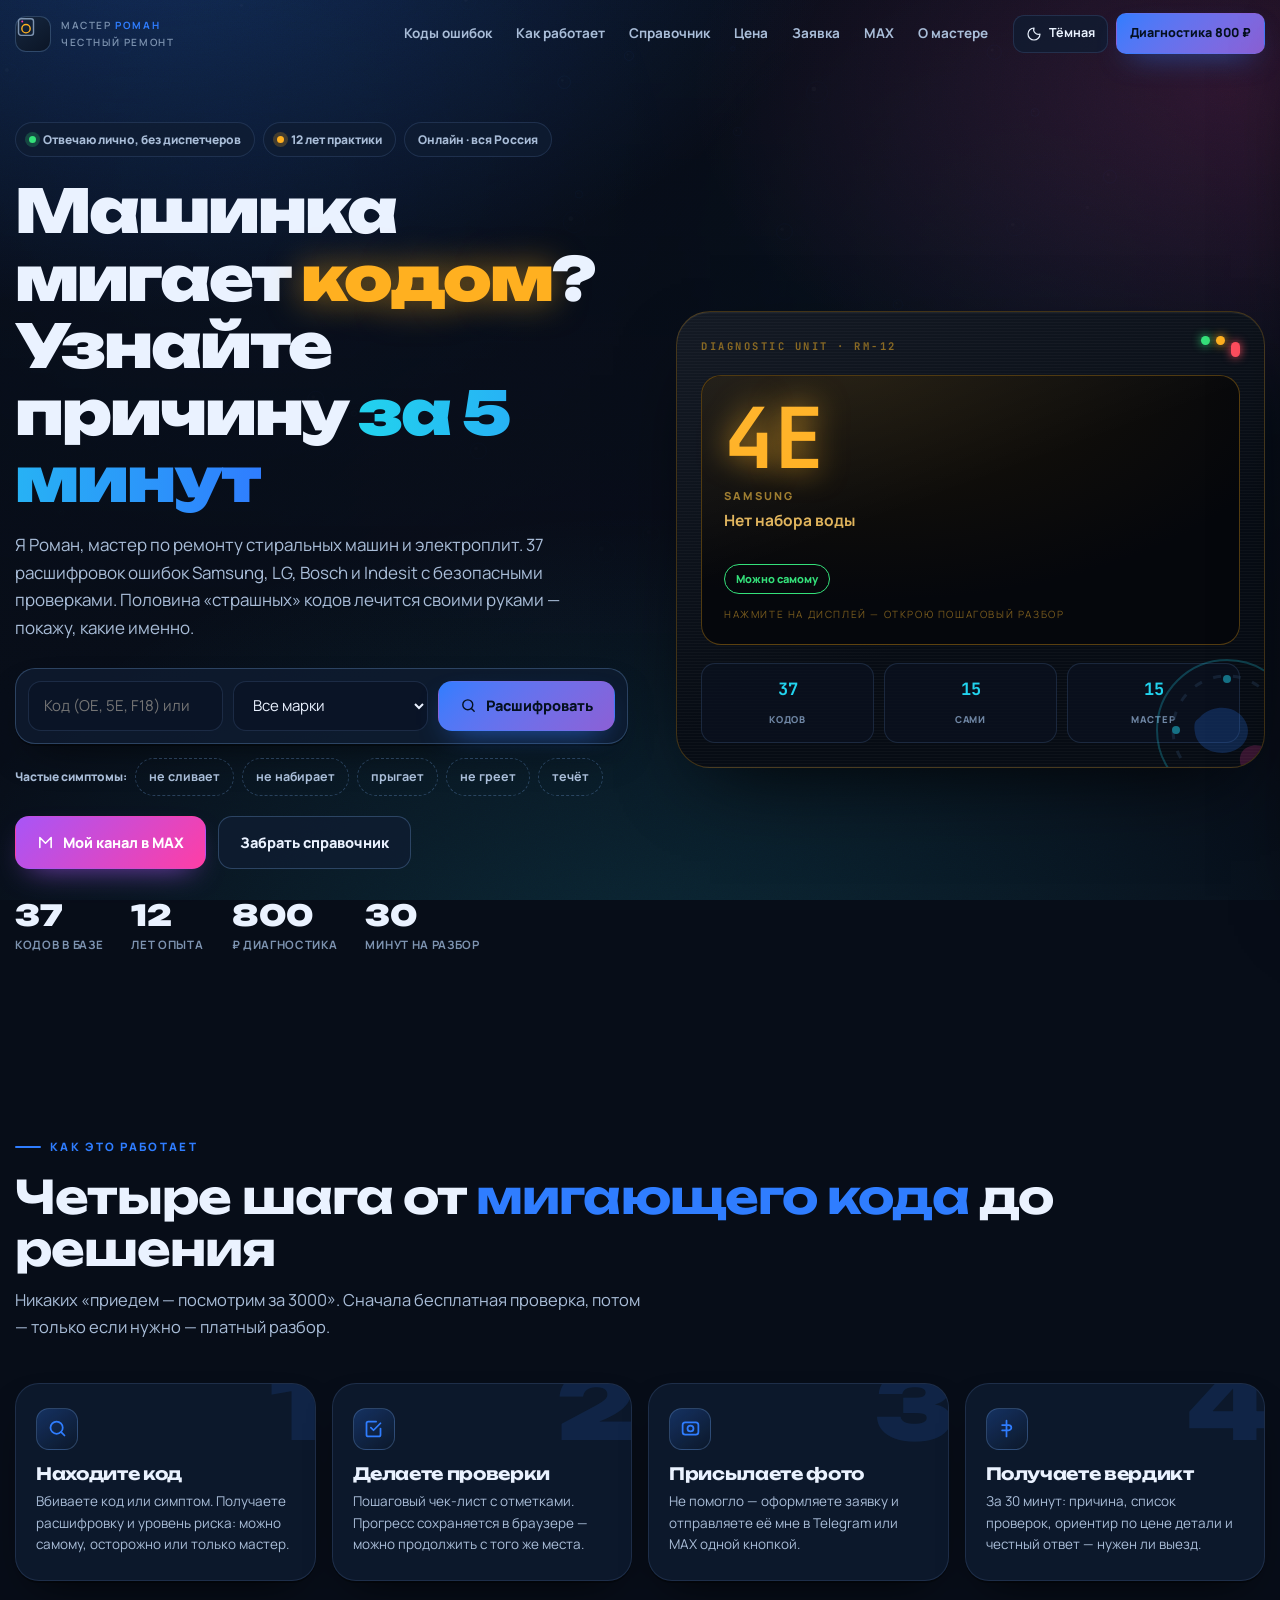
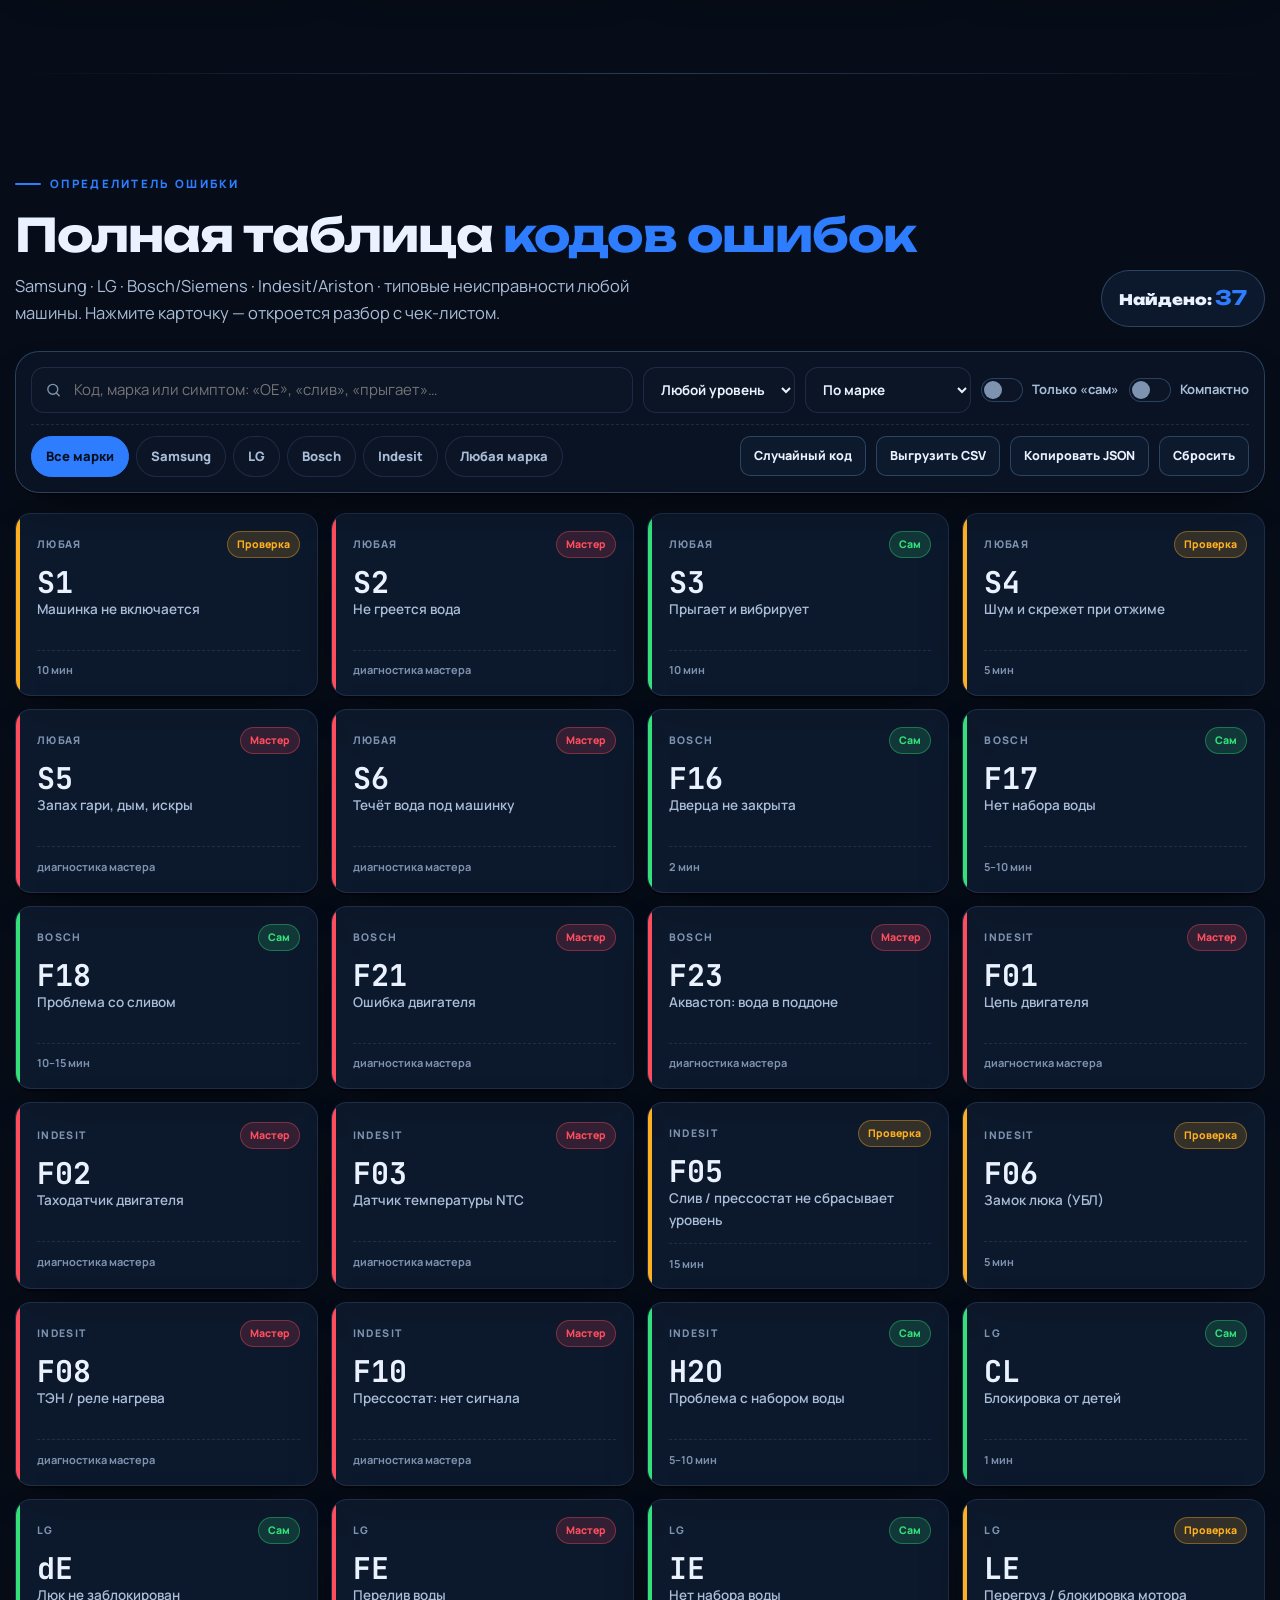
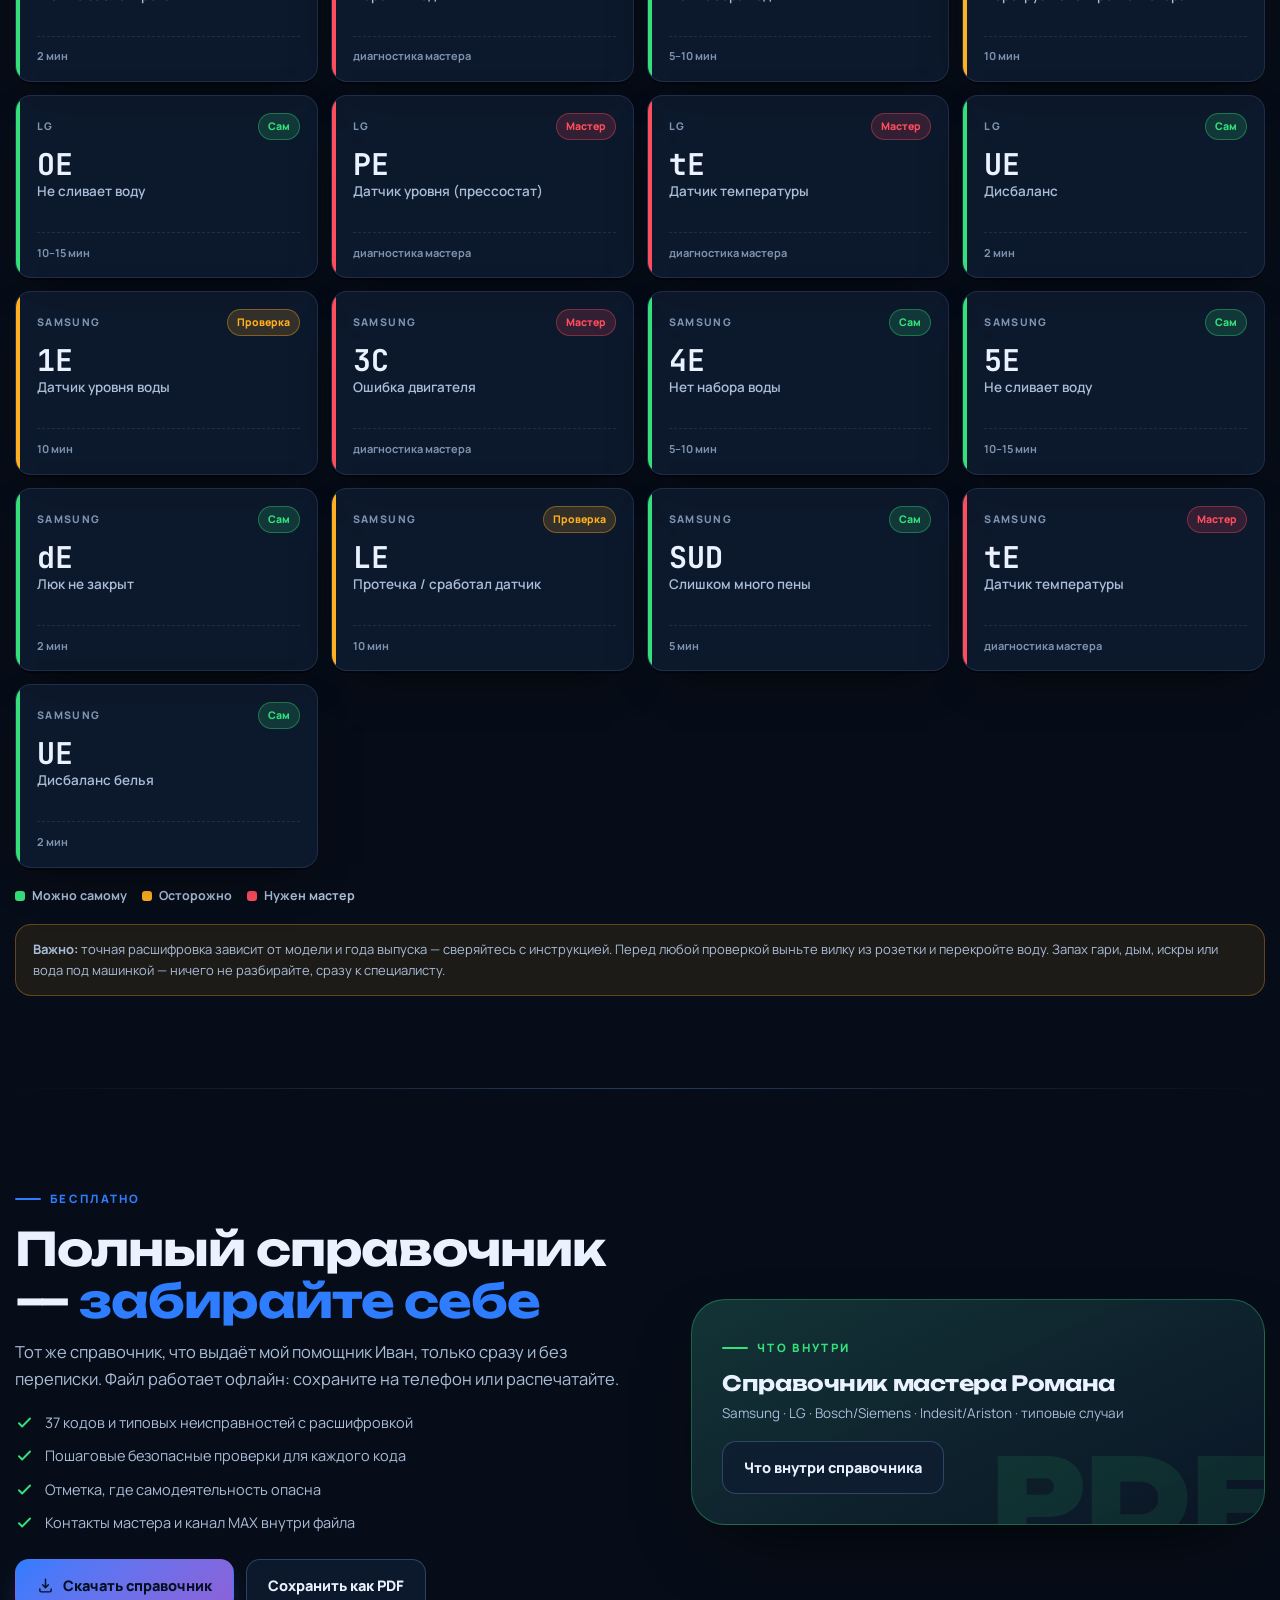
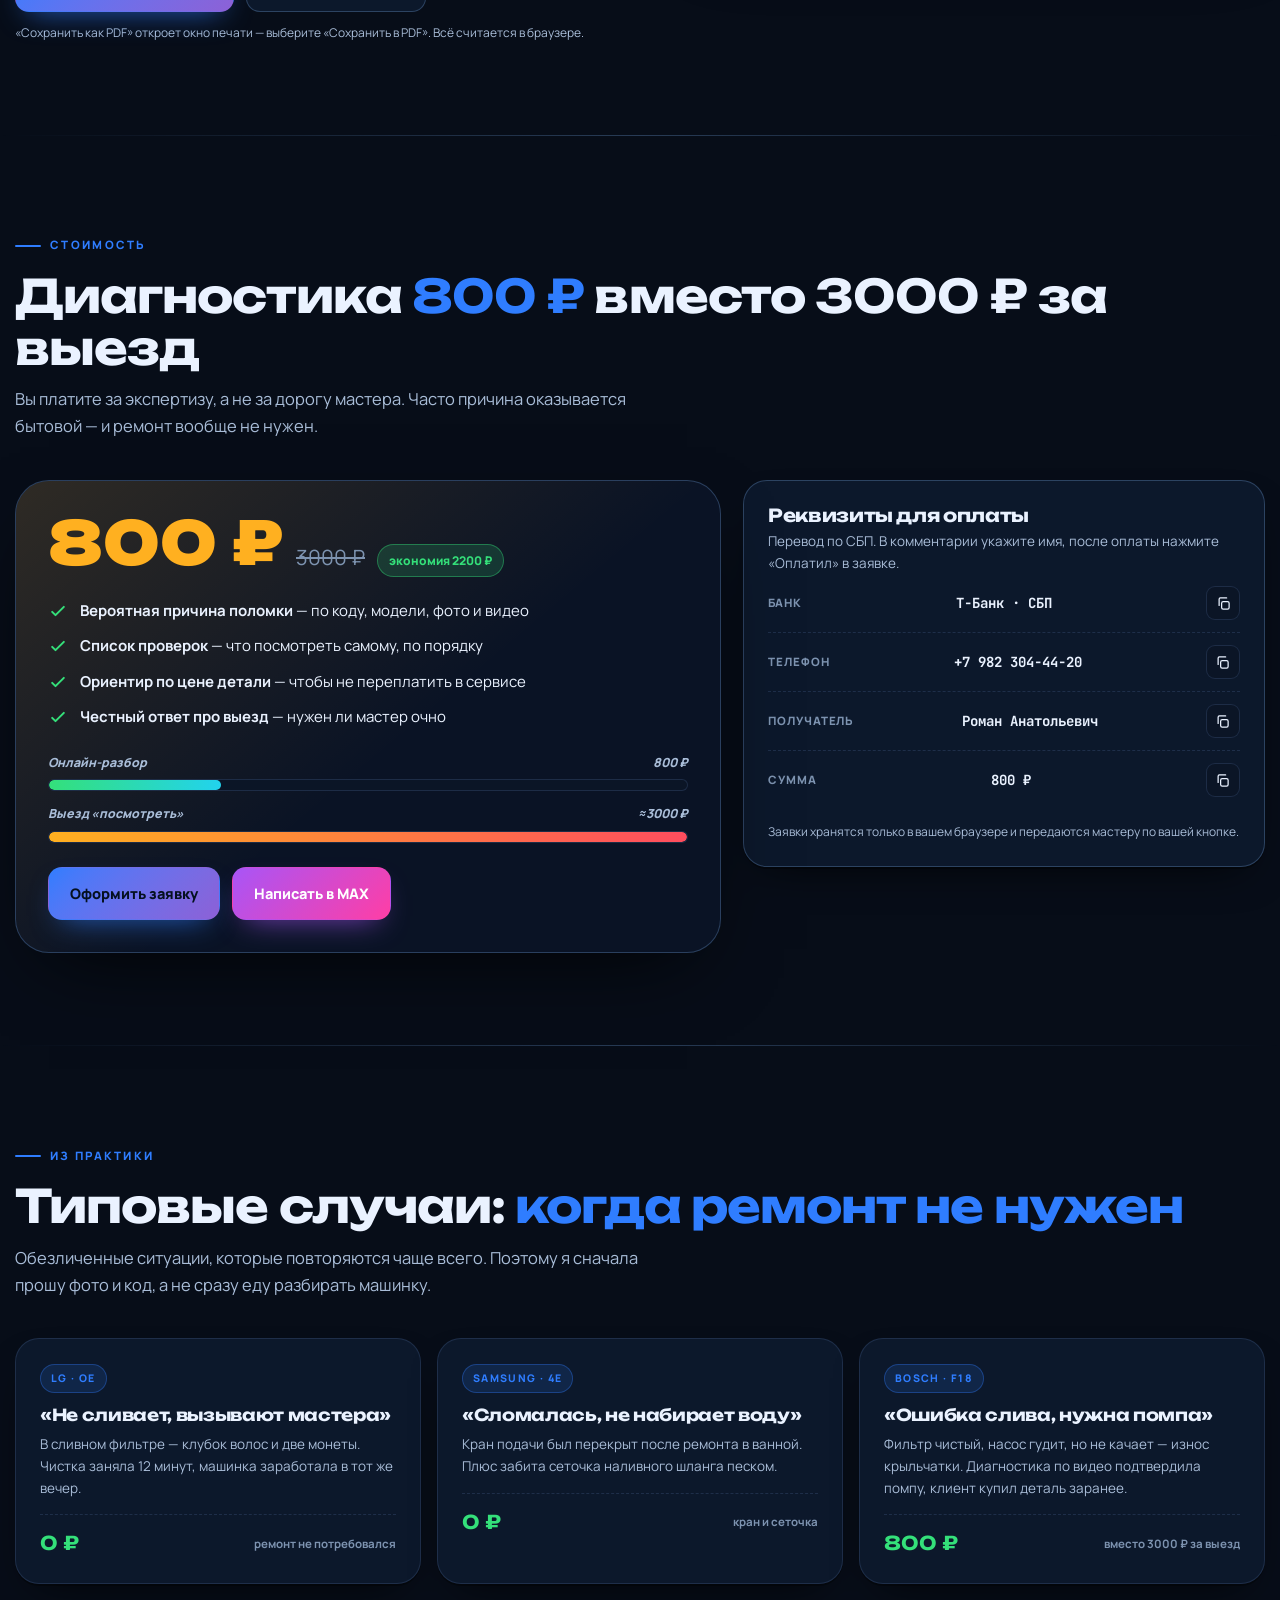
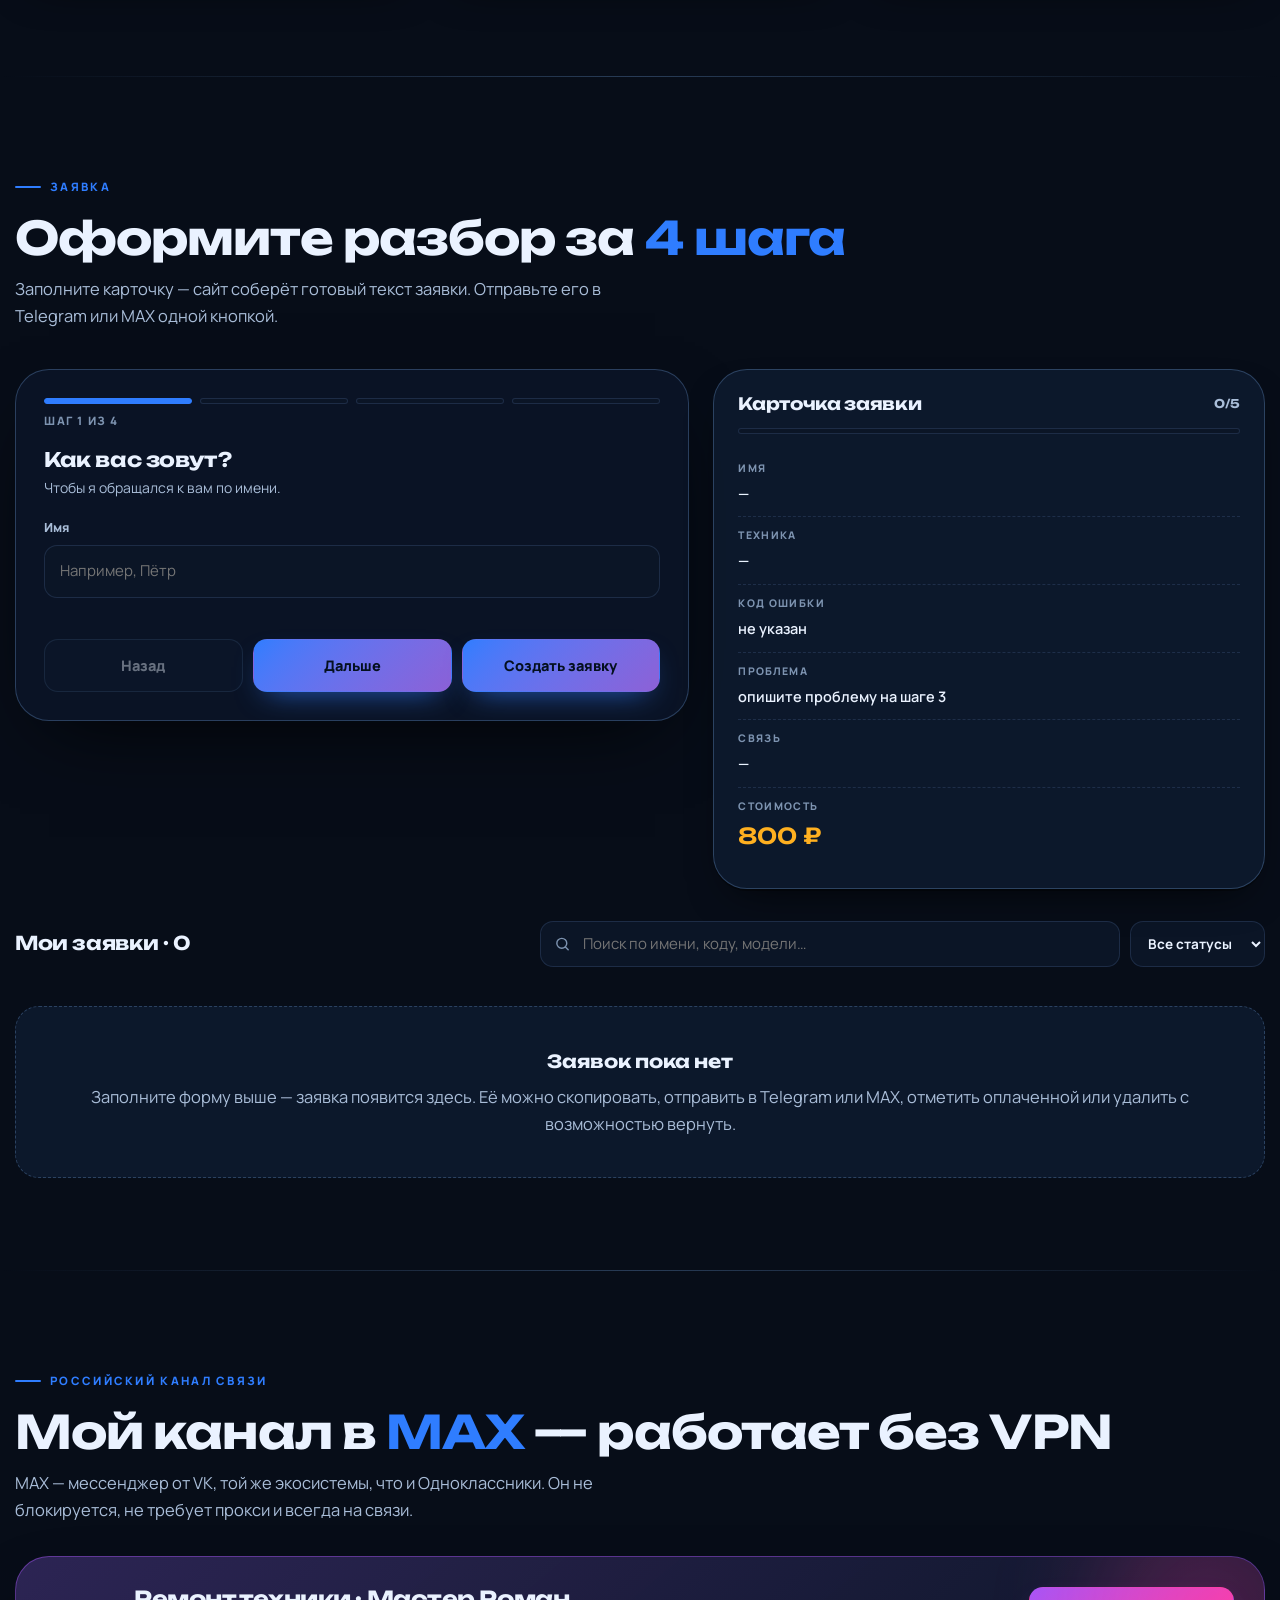
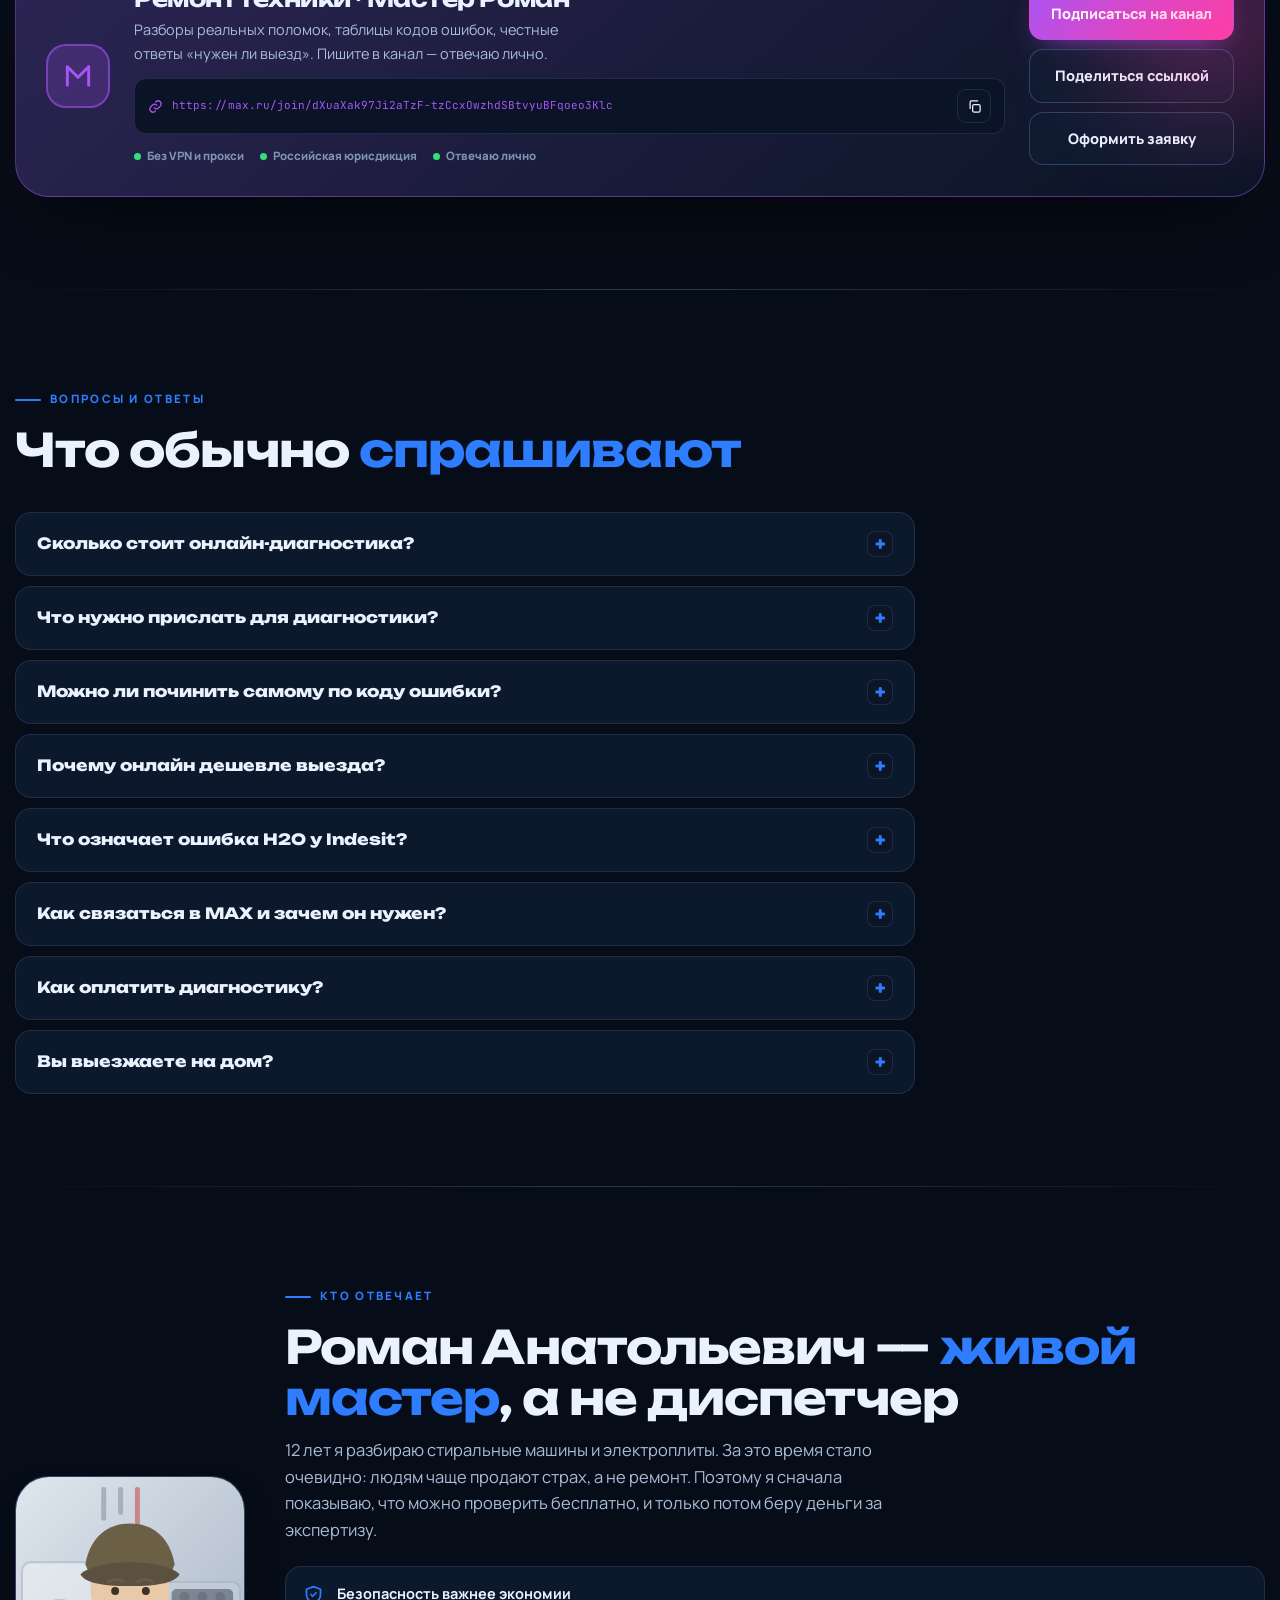
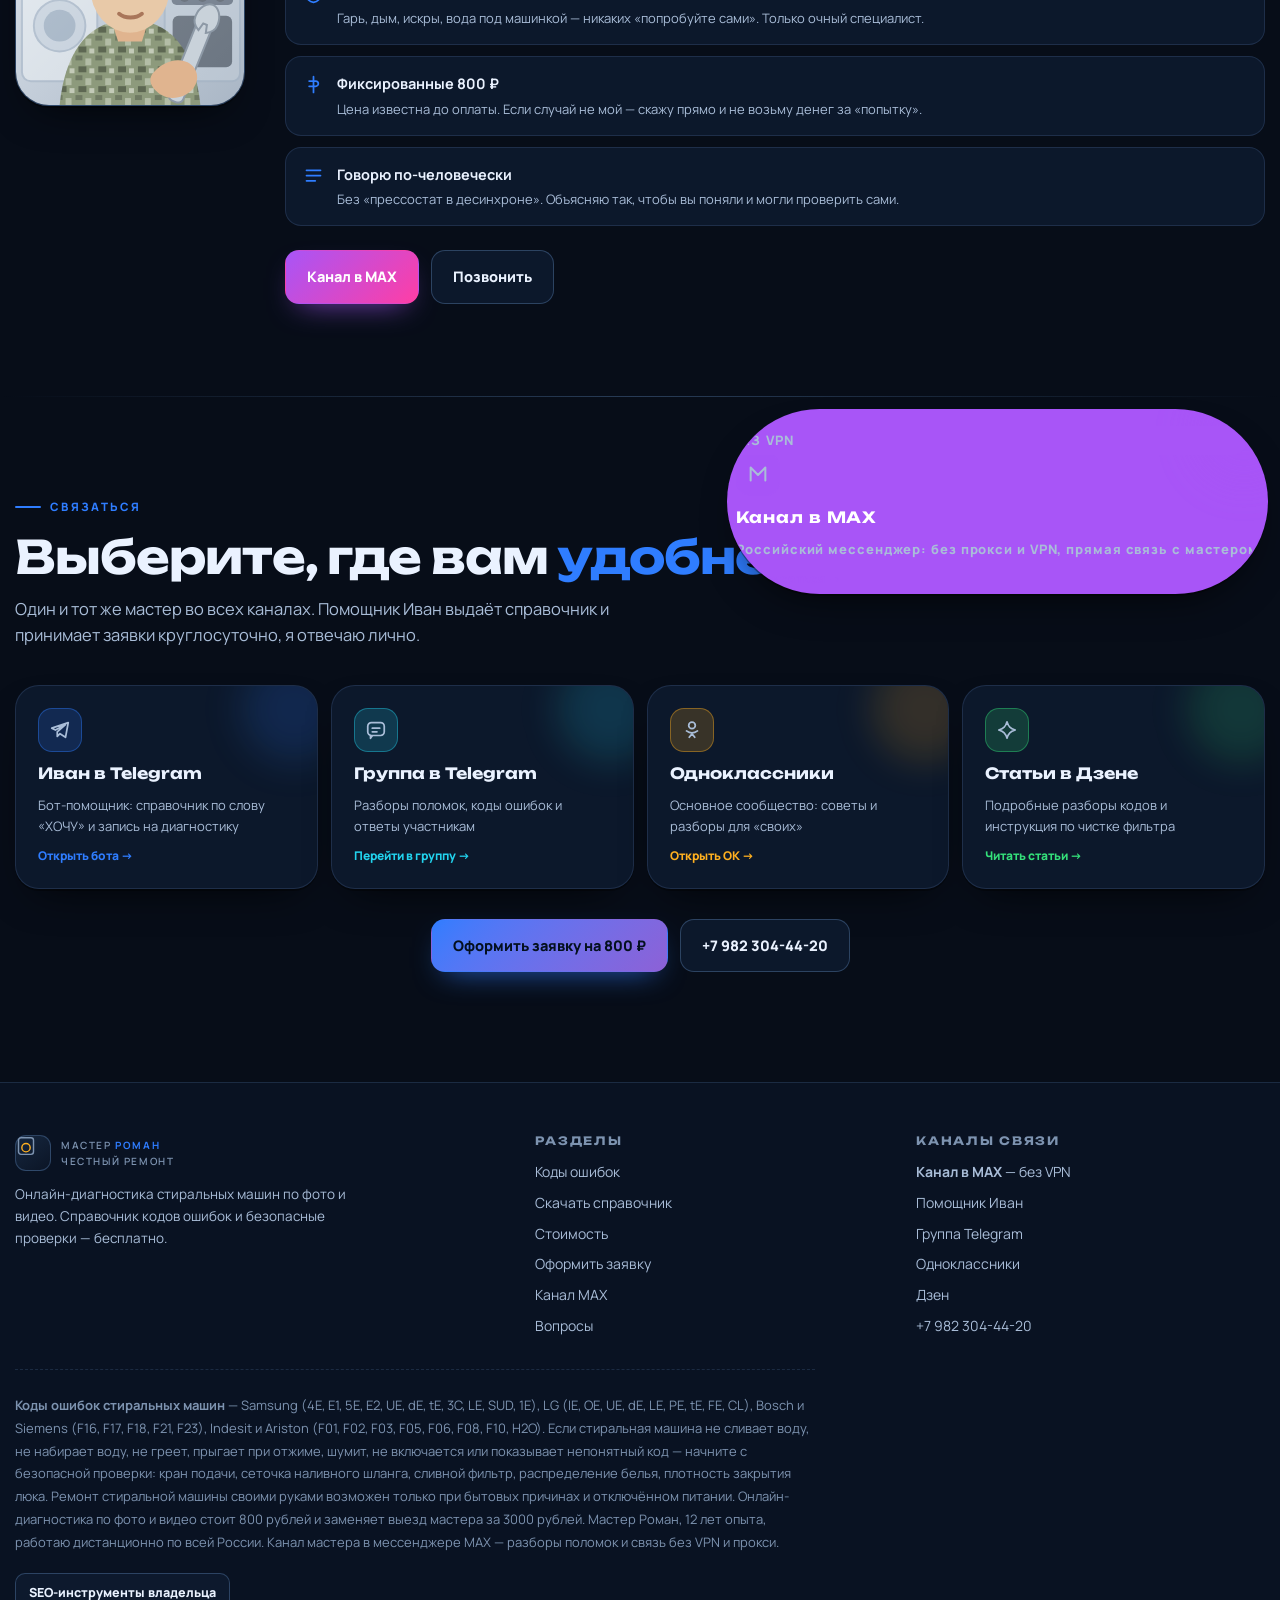
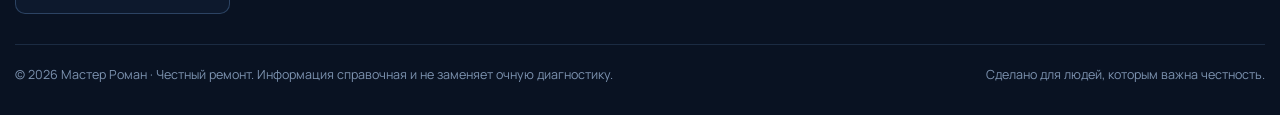
==== commit f66c10ea: "Create index.html" ====
--- a/index.html
+++ b/index.html
@@ -4,394 +4,377 @@
 <meta charset="utf-8">
 <meta name="viewport" content="width=device-width,initial-scale=1,viewport-fit=cover">
 <title>Коды ошибок стиральных машин: Samsung, LG, Bosch, Indesit — онлайн-диагностика 800 ₽ | Мастер Роман</title>
-<meta name="description" content="Расшифровка кодов ошибок стиральных машин Samsung, LG, Bosch, Indesit: что можно починить самому за 5 минут и когда нужен мастер. Бесплатный справочник. Онлайн-диагностика по фото и видео — 800 ₽ вместо 3000 ₽ за выезд. Мастер Роман, 12 лет опыта.">
-<meta name="keywords" content="коды ошибок стиральных машин, ошибка E1 Samsung, ошибка OE LG, F18 Bosch, H2O Indesit, ремонт стиральной машины своими руками, онлайн диагностика стиральной машины, мастер Роман, канал MAX ремонт техники">
+<meta name="description" content="37 расшифровок кодов ошибок стиральных машин Samsung, LG, Bosch, Indesit: что починить самому за 5 минут и когда нужен мастер. Бесплатный справочник. Онлайн-диагностика по фото и видео — 800 ₽ вместо 3000 ₽ за выезд. Мастер Роман, 12 лет опыта.">
+<meta name="keywords" content="коды ошибок стиральных машин, ошибка E1 Samsung, ошибка OE LG, F18 Bosch, H2O Indesit, ремонт стиральной машины своими руками, онлайн диагностика, мастер Роман">
 <meta name="robots" content="index,follow,max-snippet:-1,max-image-preview:large">
 <meta name="author" content="Роман Анатольевич">
 <meta name="theme-color" content="#070d18">
 <link rel="canonical" id="canonical" href="/">
-<meta property="og:type" content="website">
-<meta property="og:locale" content="ru_RU">
+<meta property="og:type" content="website"><meta property="og:locale" content="ru_RU">
 <meta property="og:site_name" content="Мастер Роман · Честный ремонт">
 <meta property="og:url" content="/">
-<meta property="og:title" content="Коды ошибок стиральных машин — таблица и разбор. Онлайн-диагностика 800 ₽">
-<meta property="og:description" content="37 кодов ошибок Samsung, LG, Bosch, Indesit с безопасными проверками. Бесплатный справочник и онлайн-диагностика по фото/видео за 800 ₽.">
-<meta property="og:image" id="ogImage" content="/og-image.png">
+<meta property="og:title" content="Коды ошибок стиральных машин — таблица и разбор. Диагностика 800 ₽">
+<meta property="og:description" content="37 кодов Samsung, LG, Bosch, Indesit с безопасными проверками. Бесплатный справочник и онлайн-диагностика по фото/видео.">
 <meta name="twitter:card" content="summary_large_image">
-<link rel="icon" id="favicon" href="data:image/svg+xml,%3Csvg xmlns='http://www.w3.org/2000/svg' viewBox='0 0 32 32'%3E%3Crect width='32' height='32' rx='8' fill='%230b1526'/%3E%3Ccircle cx='16' cy='18' r='8' fill='none' stroke='%2322d3ee' stroke-width='2.5'/%3E%3Crect x='7' y='6' width='18' height='4' rx='2' fill='%23ffb020'/%3E%3C/svg%3E">
-<link rel="apple-touch-icon" id="appleIcon" href="/icon-180.png">
-<link rel="preconnect" href="https://fonts.googleapis.com">
-<link rel="preconnect" href="https://fonts.gstatic.com" crossorigin>
+<link rel="icon" href="data:image/svg+xml,%3Csvg xmlns='http://www.w3.org/2000/svg' viewBox='0 0 32 32'%3E%3Crect width='32' height='32' rx='8' fill='%230b1526'/%3E%3Ccircle cx='16' cy='19' r='8' fill='none' stroke='%2322d3ee' stroke-width='2.5'/%3E%3Crect x='7' y='6' width='18' height='4' rx='2' fill='%23ffb020'/%3E%3C/svg%3E">
+<link rel="preconnect" href="https://fonts.googleapis.com"><link rel="preconnect" href="https://fonts.gstatic.com" crossorigin>
 <link href="https://fonts.googleapis.com/css2?family=Unbounded:wght@500;700;900&family=Manrope:wght@400;500;600;800&family=JetBrains+Mono:wght@700&display=swap" rel="stylesheet">
-<script type="application/ld+json" id="ldBusiness">
+<script type="application/ld+json">
 {"@context":"https://schema.org","@type":"ProfessionalService","name":"Мастер Роман · Честный ремонт","description":"Онлайн-диагностика неисправностей стиральных машин по фото и видео. Справочник кодов ошибок Samsung, LG, Bosch, Indesit.","telephone":"+79823044420","priceRange":"800 RUB","areaServed":{"@type":"Country","name":"Россия"},"founder":{"@type":"Person","name":"Роман Анатольевич","jobTitle":"Мастер по ремонту бытовой техники"},"sameAs":["https://t.me/Asistent_Ivan_Bot","https://t.me/konsulthat","https://max.ru/join/dXuaXak97Ji2aTzF-tzCcxOwzhdSBtvyuBFqoeo3Klc"],"makesOffer":{"@type":"Offer","price":"800","priceCurrency":"RUB","availability":"https://schema.org/InStock","itemOffered":{"@type":"Service","name":"Онлайн-диагностика стиральной машины по фото и видео"}}}
 </script>
 <script type="application/ld+json">
 {"@context":"https://schema.org","@type":"FAQPage","mainEntity":[
-{"@type":"Question","name":"Сколько стоит онлайн-диагностика стиральной машины?","acceptedAnswer":{"@type":"Answer","text":"800 рублей. Это фиксированная стоимость разбора по фото и видео: вероятная причина, список проверок, ориентир по стоимости детали и честный ответ, нужен ли выезд мастера."}},
+{"@type":"Question","name":"Сколько стоит онлайн-диагностика стиральной машины?","acceptedAnswer":{"@type":"Answer","text":"800 рублей: вероятная причина, список проверок, ориентир по стоимости детали и честный ответ, нужен ли выезд мастера."}},
 {"@type":"Question","name":"Что нужно прислать для онлайн-диагностики?","acceptedAnswer":{"@type":"Answer","text":"Марку и модель машинки с таблички на люке или задней стенке, код ошибки с дисплея, описание проблемы и короткое видео или 2–3 фото."}},
-{"@type":"Question","name":"Можно ли починить стиральную машину самому по коду ошибки?","acceptedAnswer":{"@type":"Answer","text":"Часть кодов означает бытовые причины: закрыт кран, засорён сливной фильтр, дисбаланс белья, неплотно закрыт люк, избыток пены. Такие проверки безопасны при отключённом питании. Ошибки двигателя, ТЭНа, датчиков и модуля требуют мастера."}},
-{"@type":"Question","name":"Что означает ошибка H2O у Indesit?","acceptedAnswer":{"@type":"Answer","text":"H2O — это проблема с набором воды, а не протечка. Проверьте кран подачи, напор, сеточку-фильтр наливного шланга и лоток порошка."}},
-{"@type":"Question","name":"Как связаться с мастером в мессенджере MAX?","acceptedAnswer":{"@type":"Answer","text":"Подпишитесь на канал мастера в MAX по ссылке https://max.ru/join/dXuaXak97Ji2aTzF-tzCcxOwzhdSBtvyuBFqoeo3Klc — там разборы поломок и связь с мастером. MAX работает в России без VPN и прокси."}},
-{"@type":"Question","name":"Как оплатить диагностику?","acceptedAnswer":{"@type":"Answer","text":"Переводом по СБП в Т-Банк на номер +7 982 304-44-20, получатель Роман Анатольевич. В комментарии укажите своё имя, после оплаты напишите «Оплатил»."}}]}
+{"@type":"Question","name":"Можно ли починить стиральную машину самому по коду ошибки?","acceptedAnswer":{"@type":"Answer","text":"Часть кодов означает бытовые причины: закрыт кран, засорён сливной фильтр, дисбаланс белья, неплотно закрыт люк, избыток пены. Это безопасно при отключённом питании. Ошибки двигателя, ТЭНа, датчиков и модуля требуют мастера."}},
+{"@type":"Question","name":"Что означает ошибка H2O у Indesit?","acceptedAnswer":{"@type":"Answer","text":"H2O — проблема с набором воды, а не протечка. Проверьте кран подачи, напор, сеточку-фильтр наливного шланга и лоток порошка."}},
+{"@type":"Question","name":"Как связаться с мастером в MAX?","acceptedAnswer":{"@type":"Answer","text":"Подпишитесь на канал мастера в MAX: https://max.ru/join/dXuaXak97Ji2aTzF-tzCcxOwzhdSBtvyuBFqoeo3Klc — MAX работает в России без VPN и прокси."}},
+{"@type":"Question","name":"Как оплатить диагностику?","acceptedAnswer":{"@type":"Answer","text":"Переводом по СБП в Т-Банк на номер +7 982 304-44-20, получатель Роман Анатольевич. В комментарии укажите имя, после оплаты напишите «Оплатил»."}}]}
 </script>
 <script type="application/ld+json">
 {"@context":"https://schema.org","@type":"HowTo","name":"Как почистить сливной фильтр стиральной машины","totalTime":"PT15M","step":[
-{"@type":"HowToStep","name":"Обесточить машинку","text":"Выньте вилку из розетки и перекройте кран подачи воды."},
-{"@type":"HowToStep","name":"Слить воду","text":"Слейте воду через аварийный шланг или подставив низкую ёмкость."},
+{"@type":"HowToStep","name":"Обесточить","text":"Выньте вилку из розетки и перекройте кран подачи воды."},
+{"@type":"HowToStep","name":"Слить воду","text":"Слейте воду через аварийный шланг или в низкую ёмкость."},
 {"@type":"HowToStep","name":"Выкрутить фильтр","text":"Откройте лючок внизу корпуса и выкрутите сливной фильтр."},
-{"@type":"HowToStep","name":"Промыть и осмотреть","text":"Уберите мусор, промойте фильтр, проверьте свободный ход крыльчатки."},
-{"@type":"HowToStep","name":"Проверить шланг","text":"Осмотрите сливной шланг и сифон, соберите всё обратно."}]}
+{"@type":"HowToStep","name":"Промыть","text":"Уберите мусор, промойте фильтр, проверьте свободный ход крыльчатки."},
+{"@type":"HowToStep","name":"Проверить шланг","text":"Осмотрите сливной шланг и сифон, соберите обратно."}]}
 </script>
 <style>
 :root{
---steel-900:#050a13;--steel-850:#070d18;--steel-800:#0b1526;--steel-700:#101d33;--steel-600:#16273f;--steel-500:#1e3350;
+--s900:#050a13;--s850:#070d18;--s800:#0b1526;--s700:#101d33;--s600:#16273f;
 --blue:#2f7dff;--cyan:#22d3ee;--green:#34e07a;--amber:#ffb020;--red:#ff4d5e;--magenta:#ff3ea5;--max:#a855f7;
---sand:#f4ede3;--slate:#93a8c4;
---bg:var(--steel-850);--bg2:var(--steel-800);--surface:rgba(16,29,51,.72);--surface-2:rgba(11,21,38,.94);--scrim:rgba(3,7,14,.78);
---txt:#eaf2ff;--txt2:#a9bdd8;--txt3:#7d93b0;--border:rgba(90,130,180,.22);--border-2:rgba(90,130,180,.38);
---accent:var(--blue);--accent-ink:#04101f;--ok:var(--green);--warn:var(--amber);--danger:var(--red);
---r-s:10px;--r-m:16px;--r-l:24px;--r-xl:34px;--nav-h:70px;
---shadow-1:0 2px 0 rgba(0,0,0,.35),0 18px 44px -22px rgba(0,0,0,.9);--shadow-2:0 30px 80px -34px rgba(0,0,0,.95);
---display:'Unbounded','Trebuchet MS',system-ui,sans-serif;--body:'Manrope','Segoe UI',system-ui,sans-serif;--mono:'JetBrains Mono',Consolas,monospace}
-[data-theme="light"]{--bg:#f4ede3;--bg2:#efe6d8;--surface:rgba(255,253,249,.88);--surface-2:#fffdf9;--scrim:rgba(30,22,14,.44);
---txt:#12203a;--txt2:#3f5570;--txt3:#6a7f99;--border:rgba(24,48,84,.16);--border-2:rgba(24,48,84,.3);
---blue:#1257d6;--cyan:#067f96;--green:#12793f;--amber:#a86400;--red:#c31f36;--magenta:#c2168a;--max:#7c3aed;--accent-ink:#fffdf9;
---shadow-1:0 2px 0 rgba(120,100,70,.18),0 16px 36px -24px rgba(60,45,25,.55);--shadow-2:0 28px 70px -34px rgba(60,45,25,.6)}
-body[data-zone="blue"]{--accent:var(--blue)}body[data-zone="cyan"]{--accent:var(--cyan)}body[data-zone="amber"]{--accent:var(--amber)}
-body[data-zone="green"]{--accent:var(--green)}body[data-zone="magenta"]{--accent:var(--magenta)}body[data-zone="max"]{--accent:var(--max)}
+--bg:var(--s850);--bg2:var(--s800);--surface:rgba(16,29,51,.74);--surface2:rgba(11,21,38,.95);--scrim:rgba(3,7,14,.8);
+--txt:#eaf2ff;--txt2:#a9bdd8;--txt3:#7d93b0;--bd:rgba(90,130,180,.22);--bd2:rgba(90,130,180,.4);
+--accent:var(--blue);--on:#04101f;--ok:var(--green);--warn:var(--amber);--danger:var(--red);
+--rm:16px;--rl:24px;--rx:34px;--nav:68px;
+--sh1:0 2px 0 rgba(0,0,0,.35),0 18px 44px -22px rgba(0,0,0,.9);--sh2:0 30px 80px -34px rgba(0,0,0,.95);
+--dsp:'Unbounded','Trebuchet MS',system-ui,sans-serif;--body:'Manrope','Segoe UI',system-ui,sans-serif;--mono:'JetBrains Mono',Consolas,monospace}
+[data-theme="light"]{--bg:#f4ede3;--bg2:#efe6d8;--surface:rgba(255,253,249,.9);--surface2:#fffdf9;--scrim:rgba(30,22,14,.45);
+--txt:#12203a;--txt2:#3f5570;--txt3:#6a7f99;--bd:rgba(24,48,84,.16);--bd2:rgba(24,48,84,.3);
+--blue:#1257d6;--cyan:#067f96;--green:#12793f;--amber:#a86400;--red:#c31f36;--magenta:#c2168a;--max:#7c3aed;--on:#fffdf9;
+--sh1:0 2px 0 rgba(120,100,70,.18),0 16px 36px -24px rgba(60,45,25,.55);--sh2:0 28px 70px -34px rgba(60,45,25,.6)}
+body[data-zone=blue]{--accent:var(--blue)}body[data-zone=cyan]{--accent:var(--cyan)}body[data-zone=amber]{--accent:var(--amber)}
+body[data-zone=green]{--accent:var(--green)}body[data-zone=magenta]{--accent:var(--magenta)}body[data-zone=max]{--accent:var(--max)}
 *{box-sizing:border-box}html{-webkit-text-size-adjust:100%}
 body{margin:0;background:var(--bg);color:var(--txt);font-family:var(--body);font-size:16.5px;line-height:1.62;overflow-x:hidden;transition:background .5s,color .35s;scrollbar-color:var(--accent) var(--bg2);scrollbar-width:thin}
-body.locked{overflow:hidden}
-::selection{background:var(--accent);color:var(--accent-ink)}
-::-webkit-scrollbar{width:12px;height:12px}::-webkit-scrollbar-track{background:var(--bg2);border-left:1px solid var(--border)}
+body.lock{overflow:hidden}
+::selection{background:var(--accent);color:var(--on)}
+::-webkit-scrollbar{width:12px;height:12px}::-webkit-scrollbar-track{background:var(--bg2);border-left:1px solid var(--bd)}
 ::-webkit-scrollbar-thumb{background:linear-gradient(180deg,var(--accent),var(--cyan));border:3px solid var(--bg2);border-radius:99px}
 ::-webkit-scrollbar-thumb:hover{background:linear-gradient(180deg,var(--magenta),var(--accent))}
-img,svg{max-width:100%}h1,h2,h3,h4{font-family:var(--display);font-weight:700;line-height:1.12;letter-spacing:-.02em;margin:0}p{margin:0}a{color:inherit}button{font:inherit;color:inherit}
+img,svg{max-width:100%}h1,h2,h3,h4{font-family:var(--dsp);font-weight:700;line-height:1.12;letter-spacing:-.02em;margin:0}p{margin:0}a{color:inherit}button{font:inherit;color:inherit}
 :focus-visible{outline:3px solid var(--accent);outline-offset:3px;border-radius:6px}
-.skip{position:absolute;left:-9999px;top:0;z-index:200;background:var(--accent);color:var(--accent-ink);padding:12px 18px;font-weight:800}.skip:focus{left:0}
+.skip{position:absolute;left:-9999px;top:0;z-index:200;background:var(--accent);color:var(--on);padding:12px 18px;font-weight:800}.skip:focus{left:0}
 #bg{position:fixed;inset:0;width:100%;height:100%;z-index:0;pointer-events:none}
-.veil{position:fixed;inset:0;z-index:1;pointer-events:none;transition:background .8s;background:radial-gradient(1100px 620px at 12% -8%,color-mix(in srgb,var(--accent) 26%,transparent),transparent 62%),radial-gradient(900px 560px at 96% 12%,color-mix(in srgb,var(--magenta) 16%,transparent),transparent 60%),radial-gradient(1200px 800px at 50% 112%,color-mix(in srgb,var(--cyan) 15%,transparent),transparent 62%),linear-gradient(180deg,color-mix(in srgb,var(--bg) 82%,transparent),var(--bg) 78%)}
+.veil{position:fixed;inset:0;z-index:1;pointer-events:none;transition:background .8s;background:radial-gradient(1100px 620px at 12% -8%,color-mix(in srgb,var(--accent) 26%,transparent),transparent 62%),radial-gradient(900px 560px at 96% 10%,color-mix(in srgb,var(--magenta) 15%,transparent),transparent 60%),radial-gradient(1200px 800px at 50% 112%,color-mix(in srgb,var(--cyan) 14%,transparent),transparent 62%),linear-gradient(180deg,color-mix(in srgb,var(--bg) 82%,transparent),var(--bg) 78%)}
 .grain{position:fixed;inset:0;z-index:2;pointer-events:none;opacity:.3;mix-blend-mode:overlay;background-image:url("data:image/svg+xml,%3Csvg xmlns='http://www.w3.org/2000/svg' width='180' height='180'%3E%3Cfilter id='n'%3E%3CfeTurbulence type='fractalNoise' baseFrequency='.85' numOctaves='3'/%3E%3C/filter%3E%3Crect width='180' height='180' filter='url(%23n)' opacity='.5'/%3E%3C/svg%3E")}
-[data-theme="light"] .grain{opacity:.18;mix-blend-mode:multiply}
+[data-theme=light] .grain{opacity:.18;mix-blend-mode:multiply}
 .shell{position:relative;z-index:3}
-.nav{position:fixed;top:0;left:0;right:0;z-index:60;height:var(--nav-h);display:flex;align-items:center;border-bottom:1px solid transparent;transition:.35s}
-.nav.stuck{background:color-mix(in srgb,var(--bg) 86%,transparent);backdrop-filter:blur(18px) saturate(150%);-webkit-backdrop-filter:blur(18px);border-bottom-color:var(--border);box-shadow:0 14px 40px -30px #000}
-.nav-in{width:min(1280px,100% - 32px);margin-inline:auto;display:flex;align-items:center;gap:16px}
-.logo{display:flex;align-items:center;gap:11px;text-decoration:none;font-family:var(--display);font-weight:900;font-size:15px;white-space:nowrap}
-.logo span{display:block;font-family:var(--body);font-weight:600;font-size:10.5px;letter-spacing:.16em;text-transform:uppercase;color:var(--txt3)}
+.nav{position:fixed;top:0;left:0;right:0;z-index:60;height:var(--nav);display:flex;align-items:center;border-bottom:1px solid transparent;transition:.35s}
+.nav.stuck{background:color-mix(in srgb,var(--bg) 88%,transparent);backdrop-filter:blur(18px) saturate(150%);-webkit-backdrop-filter:blur(18px);border-bottom-color:var(--bd);box-shadow:0 14px 40px -30px #000}
+.nav-in{width:min(1280px,100% - 30px);margin-inline:auto;display:flex;align-items:center;gap:14px}
+.logo{display:flex;align-items:center;gap:10px;text-decoration:none;font-family:var(--dsp);font-weight:900;font-size:14.5px;white-space:nowrap}
+.lmark{width:36px;height:36px;border-radius:11px;display:grid;place-items:center;flex:0 0 auto;background:linear-gradient(145deg,var(--s600),var(--s800));border:1px solid var(--bd2);color:var(--cyan)}
+[data-theme=light] .lmark{background:linear-gradient(145deg,#fff,#e9dfcd)}
+.lmark svg{width:20px;height:20px}
 .logo b{color:var(--accent);transition:color .5s}
-.nav-links{display:flex;gap:2px;margin-left:auto}
-.nav-links a{position:relative;text-decoration:none;font-size:13.5px;font-weight:700;padding:9px 12px;border-radius:9px;color:var(--txt2);transition:.22s}
-.nav-links a:hover{color:var(--txt);background:color-mix(in srgb,var(--accent) 12%,transparent)}
-.nav-links a.active{color:var(--accent)}
-.nav-links a.active::after{content:"";position:absolute;left:12px;right:12px;bottom:3px;height:2px;border-radius:2px;background:var(--accent)}
-.nav-tools{display:flex;align-items:center;gap:8px}
-.icon-btn{display:inline-flex;align-items:center;gap:7px;height:38px;padding:0 12px;border-radius:11px;cursor:pointer;background:var(--surface);border:1px solid var(--border);font-size:12.5px;font-weight:700;transition:.22s;white-space:nowrap}
-.icon-btn:hover{border-color:var(--accent);transform:translateY(-1px)}.icon-btn svg{width:16px;height:16px}
+.logo span{display:block;font-family:var(--body);font-weight:600;font-size:10px;letter-spacing:.16em;text-transform:uppercase;color:var(--txt3)}
+.nlinks{display:flex;gap:2px;margin-left:auto}
+.nlinks a{position:relative;text-decoration:none;font-size:13.5px;font-weight:700;padding:9px 11px;border-radius:9px;color:var(--txt2);transition:.22s}
+.nlinks a:hover{color:var(--txt);background:color-mix(in srgb,var(--accent) 12%,transparent)}
+.nlinks a.active{color:var(--accent)}
+.nlinks a.active::after{content:"";position:absolute;left:11px;right:11px;bottom:3px;height:2px;border-radius:2px;background:var(--accent)}
+.ntools{display:flex;align-items:center;gap:8px}
+.ibtn{display:inline-flex;align-items:center;gap:7px;height:38px;padding:0 12px;border-radius:11px;cursor:pointer;background:var(--surface);border:1px solid var(--bd);font-size:12.5px;font-weight:700;transition:.22s;white-space:nowrap}
+.ibtn:hover{border-color:var(--accent);transform:translateY(-1px)}.ibtn svg{width:16px;height:16px}
 .burger{display:none;width:40px;padding:0;justify-content:center}
 .burger i{display:block;width:17px;height:2px;background:var(--txt);border-radius:2px;position:relative;transition:.25s}
 .burger i::before,.burger i::after{content:"";position:absolute;left:0;width:17px;height:2px;background:var(--txt);border-radius:2px;transition:.25s}
 .burger i::before{top:-6px}.burger i::after{top:6px}
 .nav.open .burger i{background:transparent}.nav.open .burger i::before{transform:translateY(6px) rotate(45deg)}.nav.open .burger i::after{transform:translateY(-6px) rotate(-45deg)}
-#progress{position:absolute;left:0;bottom:-1px;height:2px;width:100%;transform-origin:0 50%;transform:scaleX(0);background:linear-gradient(90deg,var(--blue),var(--cyan),var(--green),var(--amber),var(--magenta))}
-main{display:block}section{scroll-margin-top:calc(var(--nav-h) + 16px);position:relative}
-.wrap{width:min(1280px,100% - 32px);margin-inline:auto}.pad{padding:96px 0}
-.eyebrow{display:inline-flex;align-items:center;gap:9px;font-size:11.5px;font-weight:800;letter-spacing:.2em;text-transform:uppercase;color:var(--accent);margin-bottom:16px}
+#prog{position:absolute;left:0;bottom:-1px;height:2px;width:100%;transform-origin:0 50%;transform:scaleX(0);background:linear-gradient(90deg,var(--blue),var(--cyan),var(--green),var(--amber),var(--magenta))}
+section{scroll-margin-top:calc(var(--nav) + 14px);position:relative}
+.wrap{width:min(1280px,100% - 30px);margin-inline:auto}.pad{padding:92px 0}
+.eyebrow{display:inline-flex;align-items:center;gap:9px;font-size:11.5px;font-weight:800;letter-spacing:.2em;text-transform:uppercase;color:var(--accent);margin-bottom:15px}
 .eyebrow::before{content:"";width:26px;height:2px;background:currentColor;border-radius:2px}
-.h2{font-size:clamp(28px,4.2vw,48px)}.h2 em{font-style:normal;color:var(--accent)}
-.sub{color:var(--txt2);max-width:64ch;margin-top:14px}
-.rv{opacity:0;transform:translateY(26px);transition:opacity .7s cubic-bezier(.2,.7,.2,1) var(--d,0ms),transform .7s cubic-bezier(.2,.7,.2,1) var(--d,0ms)}.rv.shown{opacity:1;transform:none}
+.h2{font-size:clamp(27px,4.2vw,46px)}.h2 em{font-style:normal;color:var(--accent)}
+.sub{color:var(--txt2);max-width:64ch;margin-top:13px}
+.rv{opacity:0;transform:translateY(24px);transition:opacity .7s cubic-bezier(.2,.7,.2,1) var(--d,0ms),transform .7s cubic-bezier(.2,.7,.2,1) var(--d,0ms)}.rv.shown{opacity:1;transform:none}
 .muted{color:var(--txt2)}.small{font-size:13.5px}.tiny{font-size:12px}
-.rule{height:1px;background:linear-gradient(90deg,transparent,var(--border-2),transparent)}
-.btn{display:inline-flex;align-items:center;justify-content:center;gap:9px;padding:14px 22px;border-radius:14px;font-weight:800;font-size:14.5px;text-decoration:none;cursor:pointer;border:1px solid transparent;transition:.22s;position:relative;overflow:hidden}
+.rule{height:1px;background:linear-gradient(90deg,transparent,var(--bd2),transparent)}
+.btn{display:inline-flex;align-items:center;justify-content:center;gap:9px;padding:14px 21px;border-radius:14px;font-weight:800;font-size:14.5px;text-decoration:none;cursor:pointer;border:1px solid transparent;transition:.22s;position:relative;overflow:hidden}
 .btn svg{width:17px;height:17px;flex:0 0 auto}
-.btn.primary{background:linear-gradient(135deg,var(--accent),color-mix(in srgb,var(--accent) 55%,var(--magenta)));color:var(--accent-ink);box-shadow:0 12px 30px -14px color-mix(in srgb,var(--accent) 80%,transparent)}
-.btn.primary:hover{transform:translateY(-2px)}
-.btn.primary::after{content:"";position:absolute;inset:0;background:linear-gradient(110deg,transparent 20%,rgba(255,255,255,.34),transparent 80%);transform:translateX(-120%)}
-.btn.primary:hover::after{transform:translateX(120%);transition:transform .75s}
-.btn.ghost{background:var(--surface);border-color:var(--border-2);color:var(--txt)}
-.btn.ghost:hover{border-color:var(--accent);color:var(--accent);transform:translateY(-2px)}
-.btn.max{background:linear-gradient(135deg,var(--max),var(--magenta));color:#fff;box-shadow:0 12px 30px -14px color-mix(in srgb,var(--max) 80%,transparent)}
-.btn.max:hover{transform:translateY(-2px)}
+.btn.p{background:linear-gradient(135deg,var(--accent),color-mix(in srgb,var(--accent) 55%,var(--magenta)));color:var(--on);box-shadow:0 12px 30px -14px color-mix(in srgb,var(--accent) 80%,transparent)}
+.btn.p:hover{transform:translateY(-2px)}
+.btn.p::after{content:"";position:absolute;inset:0;background:linear-gradient(110deg,transparent 20%,rgba(255,255,255,.34),transparent 80%);transform:translateX(-120%)}
+.btn.p:hover::after{transform:translateX(120%);transition:transform .75s}
+.btn.g{background:var(--surface);border-color:var(--bd2);color:var(--txt)}
+.btn.g:hover{border-color:var(--accent);color:var(--accent);transform:translateY(-2px)}
+.btn.mx{background:linear-gradient(135deg,var(--max),var(--magenta));color:#fff;box-shadow:0 12px 30px -14px color-mix(in srgb,var(--max) 80%,transparent)}
+.btn.mx:hover{transform:translateY(-2px)}
 .btn.ok{background:color-mix(in srgb,var(--ok) 16%,transparent);border-color:color-mix(in srgb,var(--ok) 45%,transparent);color:var(--ok)}
-.btn.danger{background:color-mix(in srgb,var(--danger) 12%,transparent);border-color:color-mix(in srgb,var(--danger) 40%,transparent);color:var(--danger)}
-.btn.tiny{padding:9px 13px;font-size:12.5px;border-radius:10px}
+.btn.dg{background:color-mix(in srgb,var(--danger) 12%,transparent);border-color:color-mix(in srgb,var(--danger) 40%,transparent);color:var(--danger)}
+.btn.t{padding:9px 13px;font-size:12.5px;border-radius:10px}
 .btn:disabled{opacity:.42;cursor:not-allowed;transform:none!important}
-.btn-row{display:flex;flex-wrap:wrap;gap:12px;margin-top:26px}
-/* PHOTO */
-.ph{position:relative;overflow:hidden;background:linear-gradient(160deg,var(--steel-600),var(--steel-800));display:block;flex:0 0 auto}
-[data-theme="light"] .ph{background:linear-gradient(160deg,#fff,var(--sand))}
-.ph>svg{position:absolute;inset:0;width:100%;height:100%}
-.ph>img{position:absolute;inset:0;width:100%;height:100%;object-fit:cover;opacity:0;transition:opacity .4s;transform-origin:50% 50%}
-.ph.has>img{opacity:1}.ph.has>svg{opacity:0}
-.ph.round{border-radius:50%}.ph.soft{border-radius:22px}
-.ph-nav{width:38px;height:38px;border-radius:50%;border:2px solid var(--accent);box-shadow:0 0 0 3px color-mix(in srgb,var(--accent) 18%,transparent)}
-.ph-hero{width:100%;aspect-ratio:1/1;border-radius:50%;border:3px solid color-mix(in srgb,var(--accent) 55%,transparent);box-shadow:0 40px 80px -34px #000,0 0 0 12px color-mix(in srgb,var(--accent) 8%,transparent)}
-.ph-about{width:100%;aspect-ratio:4/5;border-radius:var(--r-xl);border:1px solid var(--border-2);box-shadow:var(--shadow-2)}
-.ph-max{width:64px;height:64px;border-radius:20px;border:2px solid color-mix(in srgb,var(--max) 60%,transparent)}
-.hero{padding:calc(var(--nav-h) + 60px) 0 84px}
-.hero-grid{display:grid;grid-template-columns:1.08fr .92fr;gap:52px;align-items:center}
-.badge-row{display:flex;flex-wrap:wrap;gap:8px;margin-bottom:22px}
-.pill{display:inline-flex;align-items:center;gap:7px;padding:7px 13px;border-radius:99px;font-size:12px;font-weight:800;background:var(--surface);border:1px solid var(--border);color:var(--txt2)}
+.brow{display:flex;flex-wrap:wrap;gap:12px;margin-top:24px}
+/* HERO */
+.hero{padding:calc(var(--nav) + 54px) 0 80px}
+.hgrid{display:grid;grid-template-columns:1.02fr .98fr;gap:48px;align-items:center}
+.pills{display:flex;flex-wrap:wrap;gap:8px;margin-bottom:20px}
+.pill{display:inline-flex;align-items:center;gap:7px;padding:7px 13px;border-radius:99px;font-size:12px;font-weight:800;background:var(--surface);border:1px solid var(--bd);color:var(--txt2)}
 .pill i{width:7px;height:7px;border-radius:99px;background:var(--ok);box-shadow:0 0 0 4px color-mix(in srgb,var(--ok) 22%,transparent)}
-.pill.amber i{background:var(--amber);box-shadow:0 0 0 4px color-mix(in srgb,var(--amber) 22%,transparent)}
-h1{font-size:clamp(33px,5.6vw,64px);font-weight:900;letter-spacing:-.035em}
-h1 .led-word{color:var(--amber);text-shadow:0 0 34px color-mix(in srgb,var(--amber) 55%,transparent)}
+.pill.a i{background:var(--amber);box-shadow:0 0 0 4px color-mix(in srgb,var(--amber) 22%,transparent)}
+h1{font-size:clamp(32px,5.4vw,60px);font-weight:900;letter-spacing:-.035em}
+h1 .led{color:var(--amber);text-shadow:0 0 34px color-mix(in srgb,var(--amber) 55%,transparent)}
 h1 .u{background:linear-gradient(90deg,var(--cyan),var(--blue));-webkit-background-clip:text;background-clip:text;color:transparent}
-.hero-lead{margin-top:20px;font-size:17.5px;color:var(--txt2);max-width:56ch}
-.hero-search{margin-top:28px;display:flex;gap:10px;flex-wrap:wrap;background:var(--surface);border:1px solid var(--border-2);padding:12px;border-radius:20px;box-shadow:var(--shadow-1)}
-.hero-search input,.hero-search select{flex:1 1 190px;min-width:0;height:50px;padding:0 15px;border-radius:13px;background:var(--surface-2);border:1px solid var(--border);color:var(--txt);font:inherit;font-size:15px}
-.hero-search .btn{height:50px;flex:0 0 auto}
-.sym-row{display:flex;flex-wrap:wrap;gap:8px;margin-top:14px;align-items:center}
-.sym-btn{padding:8px 13px;border-radius:99px;background:transparent;border:1px dashed var(--border-2);color:var(--txt2);font-size:12.5px;font-weight:700;cursor:pointer;transition:.2s}
-.sym-btn:hover{border-style:solid;border-color:var(--accent);color:var(--accent);background:color-mix(in srgb,var(--accent) 10%,transparent)}
-.stats{display:flex;gap:30px;margin-top:36px;flex-wrap:wrap}
-.stat b{display:block;font-family:var(--display);font-size:30px;font-weight:900;line-height:1}
-.stat span{font-size:12px;color:var(--txt3);font-weight:700;letter-spacing:.06em;text-transform:uppercase}
-.hero-art{position:relative;display:grid;place-items:center;min-height:440px}
-.hero-photo-wrap{position:relative;width:min(360px,86%)}
-.photo-ring{position:absolute;inset:-22px;border-radius:50%;border:1px dashed color-mix(in srgb,var(--accent) 40%,transparent);animation:spin 26s linear infinite}
+.hlead{margin-top:18px;font-size:17px;color:var(--txt2);max-width:56ch}
+.hsearch{margin-top:26px;display:flex;gap:10px;flex-wrap:wrap;background:var(--surface);border:1px solid var(--bd2);padding:12px;border-radius:20px;box-shadow:var(--sh1)}
+.hsearch input,.hsearch select{flex:1 1 180px;min-width:0;height:50px;padding:0 15px;border-radius:13px;background:var(--surface2);border:1px solid var(--bd);color:var(--txt);font:inherit;font-size:15px}
+.hsearch .btn{height:50px;flex:0 0 auto}
+.symrow{display:flex;flex-wrap:wrap;gap:8px;margin-top:14px;align-items:center}
+.sym{padding:8px 13px;border-radius:99px;background:transparent;border:1px dashed var(--bd2);color:var(--txt2);font-size:12.5px;font-weight:700;cursor:pointer;transition:.2s}
+.sym:hover{border-style:solid;border-color:var(--accent);color:var(--accent);background:color-mix(in srgb,var(--accent) 10%,transparent)}
+.stats{display:flex;gap:28px;margin-top:32px;flex-wrap:wrap}
+.stat b{display:block;font-family:var(--dsp);font-size:29px;font-weight:900;line-height:1}
+.stat span{font-size:11.5px;color:var(--txt3);font-weight:700;letter-spacing:.06em;text-transform:uppercase}
+/* DIAGNOSTIC PANEL (hero visual) */
+.panel{position:relative;border-radius:var(--rx);background:linear-gradient(158deg,#141a24,#070c14 62%);border:1px solid rgba(255,176,32,.24);box-shadow:var(--sh2),inset 0 1px 0 rgba(255,255,255,.06);padding:24px;overflow:hidden}
+.panel::before{content:"";position:absolute;inset:0;background:repeating-linear-gradient(0deg,rgba(255,255,255,.028) 0 1px,transparent 1px 3px);pointer-events:none}
+.pbar{display:flex;align-items:center;justify-content:space-between;gap:12px;margin-bottom:18px;position:relative}
+.pbar b{font-family:var(--mono);font-size:10.5px;letter-spacing:.24em;color:#8a6a24}
+.pdots{display:flex;gap:6px}
+.pdots i{width:9px;height:9px;border-radius:99px;background:#2a3444}
+.pdots i.on{background:var(--green);box-shadow:0 0 10px var(--green)}
+.pdots i.warn{background:var(--amber);box-shadow:0 0 10px var(--amber)}
+.pdots i.err{background:var(--red);box-shadow:0 0 10px var(--red)}
+.screen{position:relative;border-radius:20px;background:radial-gradient(120% 120% at 30% 0%,#1a1408,#05070c 70%);border:1px solid rgba(255,176,32,.3);padding:22px;cursor:pointer;transition:.25s;text-align:left;width:100%;display:block}
+.screen:hover{border-color:var(--amber);transform:translateY(-3px)}
+.screen::after{content:"";position:absolute;inset:0;border-radius:20px;background:linear-gradient(160deg,rgba(255,255,255,.07),transparent 45%);pointer-events:none}
+#ledCode{display:block;font-family:var(--mono);font-size:clamp(52px,11vw,84px);font-weight:700;color:var(--amber);line-height:.95;text-shadow:0 0 30px rgba(255,176,32,.7);transition:opacity .18s,transform .18s}
+#ledCode.flip{opacity:0;transform:translateY(-8px) skewX(-9deg)}
+#ledBrand{display:block;margin-top:10px;font-size:11px;letter-spacing:.2em;text-transform:uppercase;color:#9c7a2c;font-weight:800}
+#ledTitle{display:block;margin-top:5px;font-size:15.5px;color:#e0b45c;font-weight:700;min-height:44px;line-height:1.35}
+#ledSev{display:inline-flex;align-items:center;gap:7px;margin-top:10px;font-size:11px;font-weight:800;padding:5px 11px;border-radius:99px;border:1px solid currentColor}
+.phint{display:block;margin-top:12px;font-size:10px;letter-spacing:.16em;text-transform:uppercase;color:#7a5c1e}
+.pfoot{display:grid;grid-template-columns:repeat(3,1fr);gap:10px;margin-top:18px;position:relative}
+.pcell{padding:12px;border-radius:14px;background:rgba(10,18,32,.7);border:1px solid rgba(90,130,180,.22);text-align:center}
+.pcell b{display:block;font-family:var(--mono);font-size:17px;color:var(--cyan)}
+.pcell span{font-size:9.5px;letter-spacing:.1em;text-transform:uppercase;color:#6f86a4;font-weight:800}
+.drumwrap{position:absolute;right:-38px;bottom:-38px;width:150px;height:150px;opacity:.5;pointer-events:none}
+.drum{transform-origin:75px 75px;animation:spin 9s linear infinite}
 @keyframes spin{to{transform:rotate(360deg)}}
-.photo-edit{position:absolute;right:2%;bottom:6%;z-index:4;display:inline-flex;align-items:center;gap:7px;padding:10px 15px;border-radius:99px;background:var(--surface-2);border:1px solid var(--border-2);box-shadow:var(--shadow-1);font-size:12.5px;font-weight:800;cursor:pointer;transition:.22s}
-.photo-edit:hover{border-color:var(--accent);color:var(--accent);transform:translateY(-2px)}
-.photo-edit svg{width:15px;height:15px}
-.led-panel{position:absolute;top:-4%;left:-6%;width:196px;padding:13px 15px;border-radius:18px;cursor:pointer;text-align:left;z-index:3;background:linear-gradient(160deg,#12100a,#05070c);border:1px solid rgba(255,176,32,.34);box-shadow:0 26px 60px -24px rgba(255,176,32,.5),inset 0 1px 0 rgba(255,255,255,.08);transition:.25s}
-.led-panel:hover{transform:translateY(-4px) rotate(-1deg);border-color:var(--amber)}
-.led-panel::before{content:"ДИАГНОСТИКА";display:block;font-size:9px;letter-spacing:.24em;color:#8a6a24;font-weight:800;margin-bottom:6px}
-#ledCode{display:block;font-family:var(--mono);font-size:38px;font-weight:700;color:var(--amber);line-height:1;text-shadow:0 0 22px rgba(255,176,32,.75);transition:opacity .18s,transform .18s}
-#ledCode.flip{opacity:0;transform:translateY(-6px) skewX(-8deg)}
-#ledLabel{display:block;margin-top:7px;font-size:11px;color:#c79a3e;font-weight:700;line-height:1.35;min-height:28px}
-.led-hint{display:block;margin-top:7px;font-size:9px;letter-spacing:.14em;color:#7a5c1e;text-transform:uppercase}
-.float-card{position:absolute;left:-8%;bottom:16%;padding:12px 15px;border-radius:16px;background:var(--surface-2);border:1px solid var(--border-2);box-shadow:var(--shadow-1);display:flex;align-items:center;gap:11px;max-width:230px;z-index:3}
-.float-card .fc-ico{width:34px;height:34px;border-radius:11px;display:grid;place-items:center;flex:0 0 auto;background:color-mix(in srgb,var(--ok) 18%,transparent);color:var(--ok)}
-.float-card b{display:block;font-size:13px}.float-card span{font-size:11px;color:var(--txt3)}
-.steps-grid{display:grid;grid-template-columns:repeat(4,1fr);gap:18px;margin-top:46px}
-.step-card{position:relative;padding:26px 22px 24px;border-radius:var(--r-l);background:var(--surface);border:1px solid var(--border);box-shadow:var(--shadow-1);overflow:hidden;transition:.3s}
-.step-card:hover{transform:translateY(-6px);border-color:var(--accent)}
-.step-card::before{content:attr(data-n);position:absolute;right:-6px;top:-22px;font-family:var(--display);font-size:96px;font-weight:900;color:color-mix(in srgb,var(--accent) 13%,transparent);line-height:1}
-.step-card h3{font-size:18px;margin-bottom:9px;position:relative}.step-card p{font-size:14px;color:var(--txt2);position:relative}
-.step-ico{width:44px;height:44px;border-radius:14px;display:grid;place-items:center;margin-bottom:16px;position:relative;background:linear-gradient(145deg,color-mix(in srgb,var(--accent) 26%,transparent),transparent);border:1px solid var(--border-2);color:var(--accent)}
-.step-ico svg{width:22px;height:22px}
-.explorer-head{display:flex;justify-content:space-between;align-items:flex-end;gap:24px;flex-wrap:wrap}
-.counter{font-family:var(--display);font-weight:900;font-size:15px;padding:11px 18px;border-radius:99px;background:var(--surface);border:1px solid var(--border-2);white-space:nowrap}
+/* STEPS */
+.sgrid{display:grid;grid-template-columns:repeat(4,1fr);gap:16px;margin-top:42px}
+.scard{position:relative;padding:24px 20px;border-radius:var(--rl);background:var(--surface);border:1px solid var(--bd);box-shadow:var(--sh1);overflow:hidden;transition:.3s}
+.scard:hover{transform:translateY(-6px);border-color:var(--accent)}
+.scard::before{content:attr(data-n);position:absolute;right:-6px;top:-24px;font-family:var(--dsp);font-size:92px;font-weight:900;color:color-mix(in srgb,var(--accent) 13%,transparent);line-height:1}
+.scard h3{font-size:17px;margin-bottom:8px;position:relative}.scard p{font-size:13.5px;color:var(--txt2);position:relative}
+.sico{width:42px;height:42px;border-radius:13px;display:grid;place-items:center;margin-bottom:14px;position:relative;background:linear-gradient(145deg,color-mix(in srgb,var(--accent) 26%,transparent),transparent);border:1px solid var(--bd2);color:var(--accent)}
+.sico svg{width:21px;height:21px}
+/* EXPLORER */
+.ehead{display:flex;justify-content:space-between;align-items:flex-end;gap:22px;flex-wrap:wrap}
+.counter{font-family:var(--dsp);font-weight:900;font-size:14.5px;padding:11px 17px;border-radius:99px;background:var(--surface);border:1px solid var(--bd2);white-space:nowrap}
 .counter b{color:var(--accent);font-size:20px}
-.controls{position:sticky;top:calc(var(--nav-h) + 8px);z-index:30;margin-top:26px;padding:16px;border-radius:var(--r-l);background:color-mix(in srgb,var(--surface-2) 92%,transparent);backdrop-filter:blur(16px);-webkit-backdrop-filter:blur(16px);border:1px solid var(--border-2);box-shadow:var(--shadow-1)}
-.ctl-row{display:flex;gap:10px;flex-wrap:wrap;align-items:center}.ctl-row+.ctl-row{margin-top:12px;padding-top:12px;border-top:1px dashed var(--border)}
-.search-box{position:relative;flex:1 1 260px;min-width:0}
-.search-box svg{position:absolute;left:14px;top:50%;transform:translateY(-50%);width:17px;height:17px;color:var(--txt3)}
-.search-box input{width:100%;height:46px;padding:0 14px 0 42px;border-radius:13px;background:var(--bg2);border:1px solid var(--border);color:var(--txt);font:inherit;font-size:15px}
-.search-box input:focus{border-color:var(--accent);outline:none;box-shadow:0 0 0 3px color-mix(in srgb,var(--accent) 22%,transparent)}
-.sel{height:46px;padding:0 13px;border-radius:13px;background:var(--bg2);border:1px solid var(--border);color:var(--txt);font:inherit;font-size:13.5px;font-weight:700;cursor:pointer}
+.ctrl{position:sticky;top:calc(var(--nav) + 8px);z-index:30;margin-top:24px;padding:15px;border-radius:var(--rl);background:color-mix(in srgb,var(--surface2) 93%,transparent);backdrop-filter:blur(16px);-webkit-backdrop-filter:blur(16px);border:1px solid var(--bd2);box-shadow:var(--sh1)}
+.crow{display:flex;gap:10px;flex-wrap:wrap;align-items:center}.crow+.crow{margin-top:11px;padding-top:11px;border-top:1px dashed var(--bd)}
+.sbox{position:relative;flex:1 1 250px;min-width:0}
+.sbox svg{position:absolute;left:14px;top:50%;transform:translateY(-50%);width:17px;height:17px;color:var(--txt3)}
+.sbox input{width:100%;height:46px;padding:0 14px 0 42px;border-radius:13px;background:var(--bg2);border:1px solid var(--bd);color:var(--txt);font:inherit;font-size:15px}
+.sbox input:focus{border-color:var(--accent);outline:none;box-shadow:0 0 0 3px color-mix(in srgb,var(--accent) 22%,transparent)}
+.sel{height:46px;padding:0 13px;border-radius:13px;background:var(--bg2);border:1px solid var(--bd);color:var(--txt);font:inherit;font-size:13.5px;font-weight:700;cursor:pointer}
 .chips{display:flex;gap:7px;flex-wrap:wrap}
-.chip{padding:9px 15px;border-radius:99px;background:var(--bg2);border:1px solid var(--border);color:var(--txt2);font-size:13px;font-weight:800;cursor:pointer;transition:.2s}
-.chip:hover{border-color:var(--accent);color:var(--txt)}.chip.on{background:var(--accent);border-color:var(--accent);color:var(--accent-ink)}
+.chip{padding:9px 14px;border-radius:99px;background:var(--bg2);border:1px solid var(--bd);color:var(--txt2);font-size:13px;font-weight:800;cursor:pointer;transition:.2s}
+.chip:hover{border-color:var(--accent);color:var(--txt)}.chip.on{background:var(--accent);border-color:var(--accent);color:var(--on)}
 .tgl{display:inline-flex;align-items:center;gap:9px;font-size:13px;font-weight:700;color:var(--txt2);cursor:pointer;user-select:none;white-space:nowrap}
 .tgl input{position:absolute;opacity:0;width:0;height:0}
-.tgl .track{width:42px;height:24px;border-radius:99px;background:var(--bg2);border:1px solid var(--border-2);position:relative;transition:.24s;flex:0 0 auto}
-.tgl .track::after{content:"";position:absolute;top:2px;left:2px;width:18px;height:18px;border-radius:99px;background:var(--txt3);transition:.24s}
+.track{width:42px;height:24px;border-radius:99px;background:var(--bg2);border:1px solid var(--bd2);position:relative;transition:.24s;flex:0 0 auto}
+.track::after{content:"";position:absolute;top:2px;left:2px;width:18px;height:18px;border-radius:99px;background:var(--txt3);transition:.24s}
 .tgl input:checked+.track{background:color-mix(in srgb,var(--accent) 30%,transparent);border-color:var(--accent)}
 .tgl input:checked+.track::after{transform:translateX(18px);background:var(--accent)}
 .tgl input:focus-visible+.track{outline:3px solid var(--accent);outline-offset:3px}
-.ctl-spacer{flex:1 1 auto}
-.code-grid{display:grid;grid-template-columns:repeat(auto-fill,minmax(255px,1fr));gap:14px;margin-top:22px}
-.code-grid.dense{grid-template-columns:repeat(auto-fill,minmax(198px,1fr));gap:10px}
-.code-card{position:relative;text-align:left;padding:18px 18px 16px 22px;border-radius:var(--r-m);cursor:pointer;background:var(--surface);border:1px solid var(--border);box-shadow:var(--shadow-1);transition:.24s;overflow:hidden;animation:cardIn .45s cubic-bezier(.2,.7,.2,1) both;animation-delay:calc(var(--i,0)*26ms)}
-@keyframes cardIn{from{opacity:0;transform:translateY(14px)}to{opacity:1;transform:none}}
-.code-card::before{content:"";position:absolute;left:0;top:0;bottom:0;width:4px;background:var(--rail)}
-.code-card.sev-diy{--rail:var(--ok)}.code-card.sev-check{--rail:var(--warn)}.code-card.sev-pro{--rail:var(--danger)}
-.code-card:hover{transform:translateY(-4px);border-color:var(--rail)}
-.cc-top{display:flex;justify-content:space-between;align-items:center;gap:8px}
-.cc-brand{font-size:11px;font-weight:800;letter-spacing:.13em;text-transform:uppercase;color:var(--txt3)}
-.cc-badge{font-size:10.5px;font-weight:800;padding:4px 9px;border-radius:99px;white-space:nowrap;background:color-mix(in srgb,var(--rail) 16%,transparent);color:var(--rail);border:1px solid color-mix(in srgb,var(--rail) 38%,transparent)}
-.cc-badge.b-diy{--rail:var(--ok)}.cc-badge.b-check{--rail:var(--warn)}.cc-badge.b-pro{--rail:var(--danger)}
-.cc-code{display:block;font-family:var(--mono);font-size:31px;font-weight:700;margin:10px 0 2px;line-height:1}
-.cc-title{display:block;font-size:14px;color:var(--txt2);font-weight:600;min-height:42px}
-.cc-meta{display:flex;justify-content:space-between;align-items:center;gap:8px;margin-top:12px;padding-top:11px;border-top:1px dashed var(--border)}
-.cc-time{font-size:11.5px;color:var(--txt3);font-weight:700}
-.cc-arrow{font-size:12px;font-weight:800;color:var(--rail);opacity:0;transform:translateX(-6px);transition:.24s}
-.code-card:hover .cc-arrow{opacity:1;transform:none}
-.code-grid.dense .cc-title{min-height:0;font-size:13px}.code-grid.dense .cc-code{font-size:25px}.code-grid.dense .cc-meta{display:none}
-.empty{margin-top:26px;padding:44px 24px;text-align:center;border-radius:var(--r-l);border:1px dashed var(--border-2);background:var(--surface)}
-.empty b{display:block;font-family:var(--display);font-size:19px;margin-bottom:8px}
-.legend{display:flex;gap:16px;flex-wrap:wrap;margin-top:20px;font-size:12.5px;color:var(--txt2);font-weight:700}
+.sp{flex:1 1 auto}
+.grid{display:grid;grid-template-columns:repeat(auto-fill,minmax(252px,1fr));gap:13px;margin-top:20px}
+.grid.dense{grid-template-columns:repeat(auto-fill,minmax(196px,1fr));gap:10px}
+.card{position:relative;text-align:left;padding:17px 17px 15px 21px;border-radius:var(--rm);cursor:pointer;background:var(--surface);border:1px solid var(--bd);box-shadow:var(--sh1);transition:.24s;overflow:hidden;animation:cin .45s cubic-bezier(.2,.7,.2,1) both;animation-delay:calc(var(--i,0)*24ms)}
+@keyframes cin{from{opacity:0;transform:translateY(13px)}to{opacity:1;transform:none}}
+.card::before{content:"";position:absolute;left:0;top:0;bottom:0;width:4px;background:var(--rail)}
+.card.diy{--rail:var(--ok)}.card.check{--rail:var(--warn)}.card.pro{--rail:var(--danger)}
+.card:hover{transform:translateY(-4px);border-color:var(--rail)}
+.ctop{display:flex;justify-content:space-between;align-items:center;gap:8px}
+.cbrand{font-size:10.5px;font-weight:800;letter-spacing:.13em;text-transform:uppercase;color:var(--txt3)}
+.badge{font-size:10.5px;font-weight:800;padding:4px 9px;border-radius:99px;white-space:nowrap;background:color-mix(in srgb,var(--rail) 16%,transparent);color:var(--rail);border:1px solid color-mix(in srgb,var(--rail) 38%,transparent)}
+.badge.b-diy{--rail:var(--ok)}.badge.b-check{--rail:var(--warn)}.badge.b-pro{--rail:var(--danger)}
+.ccode{display:block;font-family:var(--mono);font-size:30px;font-weight:700;margin:9px 0 2px;line-height:1}
+.ctitle{display:block;font-size:13.5px;color:var(--txt2);font-weight:600;min-height:40px}
+.cmeta{display:flex;justify-content:space-between;align-items:center;gap:8px;margin-top:11px;padding-top:10px;border-top:1px dashed var(--bd)}
+.ctime{font-size:11px;color:var(--txt3);font-weight:700}
+.carrow{font-size:12px;font-weight:800;color:var(--rail);opacity:0;transform:translateX(-6px);transition:.24s}
+.card:hover .carrow{opacity:1;transform:none}
+.grid.dense .ctitle{min-height:0;font-size:13px}.grid.dense .ccode{font-size:24px}.grid.dense .cmeta{display:none}
+.empty{margin-top:24px;padding:40px 22px;text-align:center;border-radius:var(--rl);border:1px dashed var(--bd2);background:var(--surface)}
+.empty b{display:block;font-family:var(--dsp);font-size:18px;margin-bottom:8px}
+.legend{display:flex;gap:15px;flex-wrap:wrap;margin-top:18px;font-size:12.5px;color:var(--txt2);font-weight:700}
 .legend span{display:inline-flex;align-items:center;gap:7px}.legend i{width:10px;height:10px;border-radius:3px}
-.disclaimer{margin-top:20px;padding:15px 18px;border-radius:var(--r-m);font-size:13px;color:var(--txt2);background:color-mix(in srgb,var(--warn) 9%,transparent);border:1px solid color-mix(in srgb,var(--warn) 30%,transparent)}
+.disc{margin-top:18px;padding:14px 17px;border-radius:var(--rm);font-size:13px;color:var(--txt2);background:color-mix(in srgb,var(--warn) 9%,transparent);border:1px solid color-mix(in srgb,var(--warn) 30%,transparent)}
+/* DRAWER */
 #scrim{position:fixed;inset:0;z-index:80;background:var(--scrim);backdrop-filter:blur(4px);opacity:0;transition:opacity .28s}#scrim.in{opacity:1}
-#drawer{position:fixed;top:0;right:0;bottom:0;z-index:90;width:min(540px,100%);display:flex;flex-direction:column;background:var(--surface-2);border-left:1px solid var(--border-2);box-shadow:var(--shadow-2);transform:translateX(102%);transition:transform .34s cubic-bezier(.2,.8,.2,1)}
+#drawer{position:fixed;top:0;right:0;bottom:0;z-index:90;width:min(530px,100%);display:flex;flex-direction:column;background:var(--surface2);border-left:1px solid var(--bd2);box-shadow:var(--sh2);transform:translateX(102%);transition:transform .34s cubic-bezier(.2,.8,.2,1)}
 #drawer.in{transform:none}
-.drawer-bar{display:flex;align-items:center;justify-content:space-between;gap:12px;padding:16px 20px;border-bottom:1px solid var(--border);flex:0 0 auto}
-.drawer-bar b{font-family:var(--display);font-size:14px}
-.x-btn{width:38px;height:38px;border-radius:11px;display:grid;place-items:center;background:var(--bg2);border:1px solid var(--border);cursor:pointer;transition:.2s}
-.x-btn:hover{border-color:var(--danger);color:var(--danger);transform:rotate(90deg)}
-#drawerBody{padding:22px 20px 30px;overflow-y:auto;flex:1;scrollbar-color:var(--accent) var(--bg2)}
-.dr-head{display:flex;justify-content:space-between;align-items:center;gap:10px}
-.dr-brand{font-size:11.5px;font-weight:800;letter-spacing:.16em;text-transform:uppercase;color:var(--txt3)}
-.dr-code{font-family:var(--mono);font-size:46px;line-height:1;margin:12px 0 6px;color:var(--accent)}
-.dr-title{font-size:17px;font-weight:700}.dr-alias{margin-top:8px;font-size:12.5px;color:var(--txt3)}
-#drawerBody h4{font-size:12px;letter-spacing:.14em;text-transform:uppercase;color:var(--txt3);margin:24px 0 11px;display:flex;justify-content:space-between;align-items:center}
-.dr-sym ul{margin:0;padding-left:19px;color:var(--txt2);font-size:14.5px}.dr-sym li{margin-bottom:5px}
-.dr-prog{font-family:var(--mono);font-size:12px;padding:3px 9px;border-radius:99px;background:var(--bg2);border:1px solid var(--border);color:var(--txt2)}
-.dr-prog.full{background:color-mix(in srgb,var(--ok) 18%,transparent);color:var(--ok);border-color:var(--ok)}
-.step{display:flex;gap:11px;align-items:flex-start;padding:12px 14px;border-radius:13px;background:var(--bg2);border:1px solid var(--border);margin-bottom:8px;cursor:pointer;font-size:14.5px;color:var(--txt2);transition:.2s}
-.step:hover{border-color:var(--accent)}.step input{margin-top:3px;width:18px;height:18px;accent-color:var(--ok);flex:0 0 auto;cursor:pointer}
-.step input:checked+span{text-decoration:line-through;opacity:.55}
-.dr-warn{margin-top:20px;padding:14px 16px;border-radius:13px;font-size:13.5px;color:var(--txt2);background:color-mix(in srgb,var(--danger) 9%,transparent);border-left:3px solid var(--danger)}
-.dr-warn b{color:var(--danger)}.dr-actions{display:grid;gap:9px;margin-top:22px}
-.split{display:grid;grid-template-columns:1.05fr .95fr;gap:44px;align-items:center}
-.guide-card{padding:32px;border-radius:var(--r-xl);background:linear-gradient(155deg,color-mix(in srgb,var(--ok) 14%,var(--surface)),var(--surface-2));border:1px solid color-mix(in srgb,var(--ok) 34%,transparent);box-shadow:var(--shadow-2);position:relative;overflow:hidden}
-.guide-card::after{content:"PDF";position:absolute;right:-18px;bottom:-30px;font-family:var(--display);font-size:120px;font-weight:900;color:color-mix(in srgb,var(--ok) 10%,transparent);line-height:1}
-.guide-list{list-style:none;padding:0;margin:20px 0 0;display:grid;gap:10px;position:relative}
-.guide-list li{display:flex;gap:11px;align-items:flex-start;font-size:14.5px;color:var(--txt2)}
-.guide-list svg{width:19px;height:19px;color:var(--ok);flex:0 0 auto;margin-top:2px}
-#guidePreview{margin-top:20px;padding-top:18px;border-top:1px dashed var(--border);position:relative}
-.gp-group{margin-bottom:14px}.gp-group h4{font-size:12px;letter-spacing:.12em;text-transform:uppercase;color:var(--txt3);margin-bottom:8px}
-.gp-list{display:flex;flex-wrap:wrap;gap:6px}
-.gp-item{font-size:11.5px;font-weight:700;padding:5px 10px;border-radius:8px;background:var(--bg2);border:1px solid var(--border);color:var(--txt2)}
-.gp-item.sev-diy{border-left:3px solid var(--ok)}.gp-item.sev-check{border-left:3px solid var(--warn)}.gp-item.sev-pro{border-left:3px solid var(--danger)}
-.price-grid{display:grid;grid-template-columns:1.15fr .85fr;gap:24px;margin-top:44px;align-items:start}
-.price-card{padding:34px;border-radius:var(--r-xl);background:var(--surface-2);border:1px solid var(--border-2);box-shadow:var(--shadow-2);position:relative;overflow:hidden}
-.price-card::before{content:"";position:absolute;inset:0;background:linear-gradient(140deg,color-mix(in srgb,var(--amber) 15%,transparent),transparent 55%);pointer-events:none}
-.price-tag{display:flex;align-items:baseline;gap:12px;position:relative;flex-wrap:wrap}
-.price-tag b{font-family:var(--display);font-size:64px;font-weight:900;line-height:1;color:var(--amber)}
-.price-tag s{color:var(--txt3);font-size:22px}
-.price-tag em{font-style:normal;font-size:12px;font-weight:800;padding:6px 11px;border-radius:99px;background:color-mix(in srgb,var(--ok) 16%,transparent);color:var(--ok);border:1px solid color-mix(in srgb,var(--ok) 40%,transparent)}
-.incl{list-style:none;padding:0;margin:24px 0 0;display:grid;gap:12px;position:relative}
+.dbar{display:flex;align-items:center;justify-content:space-between;gap:12px;padding:15px 19px;border-bottom:1px solid var(--bd);flex:0 0 auto}
+.dbar b{font-family:var(--dsp);font-size:14px}
+.x{width:38px;height:38px;border-radius:11px;display:grid;place-items:center;background:var(--bg2);border:1px solid var(--bd);cursor:pointer;transition:.2s}
+.x:hover{border-color:var(--danger);color:var(--danger);transform:rotate(90deg)}
+#dbody{padding:21px 19px 30px;overflow-y:auto;flex:1;scrollbar-color:var(--accent) var(--bg2)}
+.dhead{display:flex;justify-content:space-between;align-items:center;gap:10px}
+.dbrand{font-size:11px;font-weight:800;letter-spacing:.16em;text-transform:uppercase;color:var(--txt3)}
+.dcode{font-family:var(--mono);font-size:44px;line-height:1;margin:11px 0 6px;color:var(--accent)}
+.dtitle{font-size:17px;font-weight:700}.dalias{margin-top:7px;font-size:12.5px;color:var(--txt3)}
+#dbody h4{font-size:11.5px;letter-spacing:.14em;text-transform:uppercase;color:var(--txt3);margin:22px 0 10px;display:flex;justify-content:space-between;align-items:center}
+.dsym ul{margin:0;padding-left:19px;color:var(--txt2);font-size:14.5px}.dsym li{margin-bottom:5px}
+.dprog{font-family:var(--mono);font-size:12px;padding:3px 9px;border-radius:99px;background:var(--bg2);border:1px solid var(--bd);color:var(--txt2)}
+.dprog.full{background:color-mix(in srgb,var(--ok) 18%,transparent);color:var(--ok);border-color:var(--ok)}
+.stp{display:flex;gap:11px;align-items:flex-start;padding:12px 14px;border-radius:13px;background:var(--bg2);border:1px solid var(--bd);margin-bottom:8px;cursor:pointer;font-size:14.5px;color:var(--txt2);transition:.2s}
+.stp:hover{border-color:var(--accent)}.stp input{margin-top:3px;width:18px;height:18px;accent-color:var(--ok);flex:0 0 auto;cursor:pointer}
+.stp input:checked+span{text-decoration:line-through;opacity:.55}
+.dwarn{margin-top:19px;padding:13px 15px;border-radius:13px;font-size:13.5px;color:var(--txt2);background:color-mix(in srgb,var(--danger) 9%,transparent);border-left:3px solid var(--danger)}
+.dwarn b{color:var(--danger)}.dacts{display:grid;gap:9px;margin-top:20px}
+/* GUIDE / PRICE */
+.split{display:grid;grid-template-columns:1.05fr .95fr;gap:42px;align-items:center}
+.gcard{padding:30px;border-radius:var(--rx);background:linear-gradient(155deg,color-mix(in srgb,var(--ok) 14%,var(--surface)),var(--surface2));border:1px solid color-mix(in srgb,var(--ok) 34%,transparent);box-shadow:var(--sh2);position:relative;overflow:hidden}
+.gcard::after{content:"PDF";position:absolute;right:-16px;bottom:-30px;font-family:var(--dsp);font-size:112px;font-weight:900;color:color-mix(in srgb,var(--ok) 10%,transparent);line-height:1}
+.glist{list-style:none;padding:0;margin:18px 0 0;display:grid;gap:10px;position:relative}
+.glist li{display:flex;gap:11px;align-items:flex-start;font-size:14.5px;color:var(--txt2)}
+.glist svg{width:19px;height:19px;color:var(--ok);flex:0 0 auto;margin-top:2px}
+#gprev{margin-top:18px;padding-top:16px;border-top:1px dashed var(--bd);position:relative}
+.gp{margin-bottom:13px}.gp h4{font-size:11.5px;letter-spacing:.12em;text-transform:uppercase;color:var(--txt3);margin-bottom:7px}
+.gpl{display:flex;flex-wrap:wrap;gap:6px}
+.gpi{font-size:11.5px;font-weight:700;padding:5px 10px;border-radius:8px;background:var(--bg2);border:1px solid var(--bd);color:var(--txt2)}
+.gpi.diy{border-left:3px solid var(--ok)}.gpi.check{border-left:3px solid var(--warn)}.gpi.pro{border-left:3px solid var(--danger)}
+.pgrid{display:grid;grid-template-columns:1.15fr .85fr;gap:22px;margin-top:40px;align-items:start}
+.pcard{padding:32px;border-radius:var(--rx);background:var(--surface2);border:1px solid var(--bd2);box-shadow:var(--sh2);position:relative;overflow:hidden}
+.pcard::before{content:"";position:absolute;inset:0;background:linear-gradient(140deg,color-mix(in srgb,var(--amber) 15%,transparent),transparent 55%);pointer-events:none}
+.ptag{display:flex;align-items:baseline;gap:12px;position:relative;flex-wrap:wrap}
+.ptag b{font-family:var(--dsp);font-size:60px;font-weight:900;line-height:1;color:var(--amber)}
+.ptag s{color:var(--txt3);font-size:21px}
+.ptag em{font-style:normal;font-size:12px;font-weight:800;padding:6px 11px;border-radius:99px;background:color-mix(in srgb,var(--ok) 16%,transparent);color:var(--ok);border:1px solid color-mix(in srgb,var(--ok) 40%,transparent)}
+.incl{list-style:none;padding:0;margin:22px 0 0;display:grid;gap:11px;position:relative}
 .incl li{display:flex;gap:12px;align-items:flex-start;font-size:15px}.incl svg{width:20px;height:20px;color:var(--ok);flex:0 0 auto;margin-top:2px}
-.bars{margin-top:26px;position:relative}.bar-row{margin-bottom:14px}
-.bar-row span{display:flex;justify-content:space-between;font-size:12.5px;font-weight:800;color:var(--txt2);margin-bottom:6px}
-.bar{height:12px;border-radius:99px;background:var(--bg2);border:1px solid var(--border);overflow:hidden}
+.bars{margin-top:24px;position:relative}.brow2{margin-bottom:13px}
+.brow2 span{display:flex;justify-content:space-between;font-size:12.5px;font-weight:800;color:var(--txt2);margin-bottom:6px}
+.bar{height:12px;border-radius:99px;background:var(--bg2);border:1px solid var(--bd);overflow:hidden}
 .bar i{display:block;height:100%;border-radius:99px}.bar.b1 i{width:27%;background:linear-gradient(90deg,var(--ok),var(--cyan))}.bar.b2 i{width:100%;background:linear-gradient(90deg,var(--amber),var(--red))}
-.pay-card{padding:26px;border-radius:var(--r-l);background:var(--surface);border:1px solid var(--border-2);box-shadow:var(--shadow-1)}
-.pay-card h3{font-size:18px;margin-bottom:6px}
-.pay-row{display:flex;justify-content:space-between;align-items:center;gap:12px;padding:13px 0;border-bottom:1px dashed var(--border)}
-.pay-row:last-of-type{border-bottom:0}
-.pay-row .k{font-size:12px;color:var(--txt3);font-weight:800;letter-spacing:.08em;text-transform:uppercase}
-.pay-row .v{font-family:var(--mono);font-size:14.5px;font-weight:700;text-align:right}
-.copy-btn{width:34px;height:34px;border-radius:9px;display:grid;place-items:center;background:var(--bg2);border:1px solid var(--border);cursor:pointer;flex:0 0 auto;transition:.2s}
-.copy-btn:hover{border-color:var(--accent);color:var(--accent)}.copy-btn svg{width:15px;height:15px}
-.cases{display:grid;grid-template-columns:repeat(3,1fr);gap:18px;margin-top:44px}
-.case{padding:26px;border-radius:var(--r-l);background:var(--surface);border:1px solid var(--border);box-shadow:var(--shadow-1);transition:.3s}
+.pay{padding:24px;border-radius:var(--rl);background:var(--surface);border:1px solid var(--bd2);box-shadow:var(--sh1)}
+.pay h3{font-size:18px;margin-bottom:6px}
+.prow{display:flex;justify-content:space-between;align-items:center;gap:12px;padding:12px 0;border-bottom:1px dashed var(--bd)}
+.prow:last-of-type{border-bottom:0}
+.prow .k{font-size:11.5px;color:var(--txt3);font-weight:800;letter-spacing:.08em;text-transform:uppercase}
+.prow .v{font-family:var(--mono);font-size:14px;font-weight:700;text-align:right}
+.cp{width:34px;height:34px;border-radius:9px;display:grid;place-items:center;background:var(--bg2);border:1px solid var(--bd);cursor:pointer;flex:0 0 auto;transition:.2s}
+.cp:hover{border-color:var(--accent);color:var(--accent)}.cp svg{width:15px;height:15px}
+/* CASES */
+.cases{display:grid;grid-template-columns:repeat(3,1fr);gap:16px;margin-top:40px}
+.case{padding:24px;border-radius:var(--rl);background:var(--surface);border:1px solid var(--bd);box-shadow:var(--sh1);transition:.3s}
 .case:hover{transform:translateY(-5px);border-color:var(--accent)}
-.case-tag{display:inline-block;font-size:10.5px;font-weight:800;letter-spacing:.13em;text-transform:uppercase;padding:5px 10px;border-radius:99px;background:color-mix(in srgb,var(--accent) 14%,transparent);color:var(--accent);border:1px solid color-mix(in srgb,var(--accent) 34%,transparent)}
-.case h3{font-size:17px;margin:14px 0 10px}.case p{font-size:14px;color:var(--txt2)}
-.case-res{margin-top:16px;padding-top:14px;border-top:1px dashed var(--border);display:flex;justify-content:space-between;align-items:center;gap:10px}
-.case-res b{font-family:var(--display);font-size:19px;color:var(--ok)}.case-res span{font-size:11.5px;color:var(--txt3);font-weight:700}
-.req-grid{display:grid;grid-template-columns:1.1fr .9fr;gap:26px;margin-top:44px;align-items:start}
-.form-card{padding:30px;border-radius:var(--r-xl);background:var(--surface-2);border:1px solid var(--border-2);box-shadow:var(--shadow-2)}
+.ctag{display:inline-block;font-size:10.5px;font-weight:800;letter-spacing:.13em;text-transform:uppercase;padding:5px 10px;border-radius:99px;background:color-mix(in srgb,var(--accent) 14%,transparent);color:var(--accent);border:1px solid color-mix(in srgb,var(--accent) 34%,transparent)}
+.case h3{font-size:16.5px;margin:13px 0 9px}.case p{font-size:13.5px;color:var(--txt2)}
+.cres{margin-top:15px;padding-top:13px;border-top:1px dashed var(--bd);display:flex;justify-content:space-between;align-items:center;gap:10px}
+.cres b{font-family:var(--dsp);font-size:19px;color:var(--ok)}.cres span{font-size:11.5px;color:var(--txt3);font-weight:700}
+/* FORM */
+.rgrid{display:grid;grid-template-columns:1.1fr .9fr;gap:24px;margin-top:40px;align-items:start}
+.fcard{padding:28px;border-radius:var(--rx);background:var(--surface2);border:1px solid var(--bd2);box-shadow:var(--sh2)}
 .fdots{display:flex;gap:8px;margin-bottom:8px}
-.fdot{flex:1;height:6px;border-radius:99px;background:var(--bg2);border:1px solid var(--border);cursor:pointer;padding:0;transition:.3s}
+.fdot{flex:1;height:6px;border-radius:99px;background:var(--bg2);border:1px solid var(--bd);cursor:pointer;padding:0;transition:.3s}
 .fdot.on{background:var(--accent);border-color:var(--accent)}.fdot.done{background:color-mix(in srgb,var(--ok) 60%,transparent);border-color:var(--ok)}
-#fStepLabel{font-size:11.5px;font-weight:800;letter-spacing:.14em;text-transform:uppercase;color:var(--txt3);margin-bottom:20px;display:block}
-.fstep h3{font-size:21px;margin-bottom:6px}.fstep>p{font-size:14px;color:var(--txt2);margin-bottom:20px}
-.field{margin-bottom:16px}.field label{display:block;font-size:12.5px;font-weight:800;color:var(--txt2);margin-bottom:7px}
-.field input,.field select,.field textarea{width:100%;padding:14px 15px;border-radius:13px;background:var(--bg2);border:1px solid var(--border);color:var(--txt);font:inherit;font-size:15px;transition:.2s}
-.field textarea{min-height:118px;resize:vertical;line-height:1.55}
+#fLabel{font-size:11.5px;font-weight:800;letter-spacing:.14em;text-transform:uppercase;color:var(--txt3);margin-bottom:18px;display:block}
+.fstep h3{font-size:20px;margin-bottom:6px}.fstep>p{font-size:14px;color:var(--txt2);margin-bottom:18px}
+.field{margin-bottom:15px}.field label{display:block;font-size:12.5px;font-weight:800;color:var(--txt2);margin-bottom:7px}
+.field input,.field select,.field textarea{width:100%;padding:13px 15px;border-radius:13px;background:var(--bg2);border:1px solid var(--bd);color:var(--txt);font:inherit;font-size:15px;transition:.2s}
+.field textarea{min-height:112px;resize:vertical;line-height:1.55}
 .field input:focus,.field select:focus,.field textarea:focus{outline:none;border-color:var(--accent);box-shadow:0 0 0 3px color-mix(in srgb,var(--accent) 20%,transparent)}
 .field.bad input,.field.bad select,.field.bad textarea{border-color:var(--danger);box-shadow:0 0 0 3px color-mix(in srgb,var(--danger) 18%,transparent)}
 .err{display:block;font-size:12px;color:var(--danger);font-weight:700;margin-top:6px;min-height:15px}
-.consent{display:flex;gap:10px;align-items:flex-start;font-size:12.5px;color:var(--txt2);margin:6px 0 4px;cursor:pointer}
-.consent input{width:18px;height:18px;accent-color:var(--ok);margin-top:2px;flex:0 0 auto}
-.f-nav{display:flex;gap:10px;margin-top:22px;flex-wrap:wrap}.f-nav .btn{flex:1 1 140px}
-.summary{padding:26px;border-radius:var(--r-xl);background:var(--surface);border:1px solid var(--border-2);box-shadow:var(--shadow-1);position:sticky;top:calc(var(--nav-h) + 16px)}
-.summary h3{font-size:17px;margin-bottom:16px;display:flex;justify-content:space-between;align-items:center}
-.s-fill{height:6px;border-radius:99px;background:var(--bg2);border:1px solid var(--border);overflow:hidden;margin-bottom:18px}
-.s-fill i{display:block;height:100%;width:0;background:linear-gradient(90deg,var(--accent),var(--ok));transition:width .4s}
-.s-row{padding:11px 0;border-bottom:1px dashed var(--border)}.s-row:last-of-type{border-bottom:0}
-.s-row .k{font-size:10.5px;font-weight:800;letter-spacing:.13em;text-transform:uppercase;color:var(--txt3);display:block;margin-bottom:3px}
-.s-row .v{font-size:14.5px;font-weight:600;word-break:break-word}
-.req-tools{display:flex;gap:10px;flex-wrap:wrap;margin:34px 0 16px;align-items:center}
-.req-list{display:grid;gap:12px}
-.req{padding:18px 20px;border-radius:var(--r-m);background:var(--surface);border:1px solid var(--border);box-shadow:var(--shadow-1)}
-.req.flash{animation:flash 1.5s ease}@keyframes flash{0%,100%{box-shadow:var(--shadow-1)}30%{box-shadow:0 0 0 3px color-mix(in srgb,var(--ok) 55%,transparent)}}
-.req-h{display:flex;justify-content:space-between;align-items:center;gap:10px;margin-bottom:10px}
-.req-id{font-family:var(--mono);font-size:12.5px;color:var(--txt3)}
-.req-st{font-size:10.5px;font-weight:800;padding:4px 10px;border-radius:99px}
-.st-wait{background:color-mix(in srgb,var(--warn) 16%,transparent);color:var(--warn);border:1px solid color-mix(in srgb,var(--warn) 40%,transparent)}
-.st-paid{background:color-mix(in srgb,var(--ok) 16%,transparent);color:var(--ok);border:1px solid color-mix(in srgb,var(--ok) 40%,transparent)}
-.req-name{font-size:16px;font-family:var(--display)}.req-tech{display:block;font-size:13px;color:var(--accent);font-weight:700;margin-top:2px}
-.req-p{font-size:14px;color:var(--txt2);margin-top:9px}
-.req-meta{display:flex;gap:14px;flex-wrap:wrap;margin-top:10px;font-size:11.5px;color:var(--txt3);font-weight:700}
-.req-a{display:flex;gap:8px;flex-wrap:wrap;margin-top:14px;padding-top:13px;border-top:1px dashed var(--border)}
-.faq{margin-top:40px;display:grid;gap:10px;max-width:900px}
-.faq-item{border-radius:var(--r-m);background:var(--surface);border:1px solid var(--border);overflow:hidden;transition:.25s}
-.faq-item.open{border-color:var(--accent)}
-.faq-q{width:100%;display:flex;justify-content:space-between;align-items:center;gap:16px;padding:19px 22px;background:none;border:0;cursor:pointer;text-align:left;font-size:16px;font-weight:800;font-family:var(--display)}
-.faq-q i{width:26px;height:26px;border-radius:8px;display:grid;place-items:center;flex:0 0 auto;background:var(--bg2);border:1px solid var(--border);font-style:normal;font-size:17px;line-height:1;transition:.28s;color:var(--accent)}
-.faq-item.open .faq-q i{transform:rotate(45deg);background:var(--accent);color:var(--accent-ink);border-color:var(--accent)}
-.faq-a{max-height:0;overflow:hidden;transition:max-height .38s cubic-bezier(.2,.8,.2,1)}.faq-a p{padding:0 22px 20px;font-size:15px;color:var(--txt2)}
-.about-grid{display:grid;grid-template-columns:.85fr 1.15fr;gap:44px;align-items:center}
-.portrait-wrap{position:relative}
-.portrait-badge{position:absolute;left:16px;bottom:16px;right:16px;padding:14px 16px;border-radius:16px;background:color-mix(in srgb,var(--surface-2) 94%,transparent);border:1px solid var(--border-2);backdrop-filter:blur(10px)}
-.portrait-badge b{display:block;font-family:var(--display);font-size:15px}.portrait-badge span{font-size:12px;color:var(--txt3)}
-.principles{display:grid;gap:12px;margin-top:26px}
-.principle{display:flex;gap:14px;align-items:flex-start;padding:16px 18px;border-radius:var(--r-m);background:var(--surface);border:1px solid var(--border)}
-.principle svg{width:22px;height:22px;color:var(--accent);flex:0 0 auto;margin-top:2px}
-.principle b{display:block;font-size:15px;margin-bottom:3px}.principle p{font-size:13.5px;color:var(--txt2)}
+.cons{display:flex;gap:10px;align-items:flex-start;font-size:12.5px;color:var(--txt2);margin:6px 0 2px;cursor:pointer}
+.cons input{width:18px;height:18px;accent-color:var(--ok);margin-top:2px;flex:0 0 auto}
+.fnav{display:flex;gap:10px;margin-top:20px;flex-wrap:wrap}.fnav .btn{flex:1 1 138px}
+.sum{padding:24px;border-radius:var(--rx);background:var(--surface);border:1px solid var(--bd2);box-shadow:var(--sh1);position:sticky;top:calc(var(--nav) + 14px)}
+.sum h3{font-size:17px;margin-bottom:14px;display:flex;justify-content:space-between;align-items:center}
+.sfill{height:6px;border-radius:99px;background:var(--bg2);border:1px solid var(--bd);overflow:hidden;margin-bottom:16px}
+.sfill i{display:block;height:100%;width:0;background:linear-gradient(90deg,var(--accent),var(--ok));transition:width .4s}
+.srow{padding:10px 0;border-bottom:1px dashed var(--bd)}.srow:last-of-type{border-bottom:0}
+.srow .k{font-size:10.5px;font-weight:800;letter-spacing:.13em;text-transform:uppercase;color:var(--txt3);display:block;margin-bottom:3px}
+.srow .v{font-size:14.5px;font-weight:600;word-break:break-word}
+.rtools{display:flex;gap:10px;flex-wrap:wrap;margin:32px 0 15px;align-items:center}
+.rlist{display:grid;gap:11px}
+.req{padding:17px 19px;border-radius:var(--rm);background:var(--surface);border:1px solid var(--bd);box-shadow:var(--sh1)}
+.req.flash{animation:fl 1.5s ease}@keyframes fl{0%,100%{box-shadow:var(--sh1)}30%{box-shadow:0 0 0 3px color-mix(in srgb,var(--ok) 55%,transparent)}}
+.rh{display:flex;justify-content:space-between;align-items:center;gap:10px;margin-bottom:9px}
+.rid{font-family:var(--mono);font-size:12.5px;color:var(--txt3)}
+.rst{font-size:10.5px;font-weight:800;padding:4px 10px;border-radius:99px}
+.wait{background:color-mix(in srgb,var(--warn) 16%,transparent);color:var(--warn);border:1px solid color-mix(in srgb,var(--warn) 40%,transparent)}
+.paid{background:color-mix(in srgb,var(--ok) 16%,transparent);color:var(--ok);border:1px solid color-mix(in srgb,var(--ok) 40%,transparent)}
+.rname{font-size:16px;font-family:var(--dsp)}.rtech{display:block;font-size:13px;color:var(--accent);font-weight:700;margin-top:2px}
+.rp{font-size:14px;color:var(--txt2);margin-top:8px}
+.rmeta{display:flex;gap:14px;flex-wrap:wrap;margin-top:9px;font-size:11.5px;color:var(--txt3);font-weight:700}
+.racts{display:flex;gap:8px;flex-wrap:wrap;margin-top:13px;padding-top:12px;border-top:1px dashed var(--bd)}
 /* MAX */
-.max-card{display:grid;grid-template-columns:auto 1fr auto;gap:26px;align-items:center;padding:32px;border-radius:var(--r-xl);background:linear-gradient(140deg,color-mix(in srgb,var(--max) 20%,var(--surface)),var(--surface-2));border:1px solid color-mix(in srgb,var(--max) 45%,transparent);box-shadow:var(--shadow-2);position:relative;overflow:hidden;margin-top:36px}
-.max-card::after{content:"";position:absolute;right:-60px;top:-60px;width:240px;height:240px;border-radius:50%;background:color-mix(in srgb,var(--magenta) 22%,transparent);filter:blur(50px);pointer-events:none}
-.max-body{position:relative;min-width:0}
-.max-body h3{font-size:23px;margin-bottom:8px}
-.max-body p{font-size:14.5px;color:var(--txt2);max-width:52ch}
-.max-url{display:flex;align-items:center;gap:9px;margin-top:14px;padding:10px 13px;border-radius:12px;background:var(--surface-2);border:1px solid var(--border);max-width:100%}
-.max-url code{font-family:var(--mono);font-size:11.5px;color:var(--max);overflow:hidden;text-overflow:ellipsis;white-space:nowrap;flex:1}
-.max-actions{display:grid;gap:9px;position:relative}
-.max-stats{display:flex;gap:18px;margin-top:14px;flex-wrap:wrap}
-.max-stats span{font-size:11.5px;font-weight:800;color:var(--txt3);display:inline-flex;align-items:center;gap:6px}
-.max-stats i{width:7px;height:7px;border-radius:99px;background:var(--ok)}
-.links{display:grid;grid-template-columns:repeat(auto-fit,minmax(215px,1fr));gap:14px;margin-top:40px}
-.link-card{display:flex;flex-direction:column;gap:10px;padding:24px;border-radius:var(--r-l);text-decoration:none;background:var(--surface);border:1px solid var(--border);box-shadow:var(--shadow-1);transition:.28s;position:relative;overflow:hidden}
-.link-card:hover{transform:translateY(-6px);border-color:var(--lc)}
-.link-card::after{content:"";position:absolute;right:-30px;top:-30px;width:110px;height:110px;border-radius:99px;background:color-mix(in srgb,var(--lc) 16%,transparent);filter:blur(18px)}
-.lc-ico{width:46px;height:46px;border-radius:14px;display:grid;place-items:center;position:relative;background:color-mix(in srgb,var(--lc) 18%,transparent);border:1px solid color-mix(in srgb,var(--lc) 40%,transparent);color:var(--lc)}
-.lc-ico svg{width:23px;height:23px}
-.link-card b{font-family:var(--display);font-size:16px;position:relative}.link-card span{font-size:13px;color:var(--txt2);position:relative}
-.link-card em{font-style:normal;font-size:12px;font-weight:800;color:var(--lc);margin-top:auto;position:relative}
-.lc-tg{--lc:var(--blue)}.lc-tgg{--lc:var(--cyan)}.lc-ok{--lc:var(--amber)}.lc-max{--lc:var(--max)}.lc-dzen{--lc:var(--green)}
-.link-card.hot{border-color:color-mix(in srgb,var(--max) 55%,transparent)}
-.hot-tag{position:absolute;top:12px;right:12px;font-size:9px;font-weight:800;letter-spacing:.1em;padding:4px 8px;border-radius:99px;background:var(--max);color:#fff;z-index:2}
-footer{border-top:1px solid var(--border);background:color-mix(in srgb,var(--bg2) 80%,transparent);padding:56px 0 34px;margin-top:20px}
-.f-grid{display:grid;grid-template-columns:1.4fr 1fr 1fr;gap:36px}
-.f-grid h4{font-size:12px;letter-spacing:.15em;text-transform:uppercase;color:var(--txt3);margin-bottom:14px}
-.f-links{display:grid;gap:8px}.f-links a{font-size:14px;color:var(--txt2);text-decoration:none;transition:.2s}.f-links a:hover{color:var(--accent)}
-.seo-text{margin-top:36px;padding-top:26px;border-top:1px dashed var(--border);font-size:13px;color:var(--txt3);line-height:1.75;max-width:100ch}
-.seo-toggle{margin-top:22px}
-#seoPanel{margin-top:16px;padding:22px;border-radius:var(--r-l);background:var(--surface);border:1px solid var(--border-2)}
-#seoPanel textarea{width:100%;min-height:118px;font-family:var(--mono);font-size:12px;padding:12px;border-radius:12px;background:var(--bg2);border:1px solid var(--border);color:var(--txt2);resize:vertical}
-.seo-cols{display:grid;grid-template-columns:repeat(3,1fr);gap:14px;margin-top:8px}
-.seo-cols h5{margin:0 0 8px;font-size:12px;font-weight:800;color:var(--txt2);display:flex;justify-content:space-between;align-items:center;gap:8px}
-.copybar{display:flex;justify-content:space-between;align-items:center;gap:14px;flex-wrap:wrap;margin-top:34px;padding-top:22px;border-top:1px solid var(--border);font-size:12.5px;color:var(--txt3)}
-#toasts{position:fixed;right:18px;bottom:18px;z-index:120;display:grid;gap:9px;justify-items:end;max-width:min(400px,calc(100vw - 36px))}
-.toast{display:flex;align-items:center;gap:11px;padding:13px 16px;border-radius:14px;font-size:13.5px;font-weight:700;background:var(--surface-2);border:1px solid var(--border-2);box-shadow:var(--shadow-2);opacity:0;transform:translateY(14px);transition:.3s cubic-bezier(.2,.8,.2,1)}
+.mxcard{display:grid;grid-template-columns:auto 1fr auto;gap:24px;align-items:center;padding:30px;border-radius:var(--rx);background:linear-gradient(140deg,color-mix(in srgb,var(--max) 20%,var(--surface)),var(--surface2));border:1px solid color-mix(in srgb,var(--max) 45%,transparent);box-shadow:var(--sh2);position:relative;overflow:hidden;margin-top:32px}
+.mxcard::after{content:"";position:absolute;right:-60px;top:-60px;width:230px;height:230px;border-radius:50%;background:color-mix(in srgb,var(--magenta) 22%,transparent);filter:blur(50px);pointer-events:none}
+.mxico{width:64px;height:64px;border-radius:20px;display:grid;place-items:center;background:color-mix(in srgb,var(--max) 20%,transparent);border:2px solid color-mix(in srgb,var(--max) 55%,transparent);color:var(--max);position:relative}
+.mxico svg{width:32px;height:32px}
+.mxbody{position:relative;min-width:0}.mxbody h3{font-size:22px;margin-bottom:7px}.mxbody p{font-size:14.5px;color:var(--txt2);max-width:52ch}
+.mxurl{display:flex;align-items:center;gap:9px;margin-top:13px;padding:10px 13px;border-radius:12px;background:var(--surface2);border:1px solid var(--bd)}
+.mxurl code{font-family:var(--mono);font-size:11px;color:var(--max);overflow:hidden;text-overflow:ellipsis;white-space:nowrap;flex:1}
+.mxacts{display:grid;gap:9px;position:relative}
+.mxstats{display:flex;gap:16px;margin-top:13px;flex-wrap:wrap}
+.mxstats span{font-size:11.5px;font-weight:800;color:var(--txt3);display:inline-flex;align-items:center;gap:6px}
+.mxstats i{width:7px;height:7px;border-radius:99px;background:var(--ok)}
+/* FAQ / ABOUT / LINKS */
+.faq{margin-top:36px;display:grid;gap:10px;max-width:900px}
+.fi{border-radius:var(--rm);background:var(--surface);border:1px solid var(--bd);overflow:hidden;transition:.25s}
+.fi.open{border-color:var(--accent)}
+.fq{width:100%;display:flex;justify-content:space-between;align-items:center;gap:16px;padding:18px 21px;background:none;border:0;cursor:pointer;text-align:left;font-size:15.5px;font-weight:800;font-family:var(--dsp)}
+.fq i{width:26px;height:26px;border-radius:8px;display:grid;place-items:center;flex:0 0 auto;background:var(--bg2);border:1px solid var(--bd);font-style:normal;font-size:17px;line-height:1;transition:.28s;color:var(--accent)}
+.fi.open .fq i{transform:rotate(45deg);background:var(--accent);color:var(--on);border-color:var(--accent)}
+.fa{max-height:0;overflow:hidden;transition:max-height .38s cubic-bezier(.2,.8,.2,1)}.fa p{padding:0 21px 19px;font-size:15px;color:var(--txt2)}
+.agrid{display:grid;grid-template-columns:230px 1fr;gap:40px;align-items:center}
+.avatar{width:230px;height:230px;border-radius:var(--rx);overflow:hidden;border:1px solid var(--bd2);box-shadow:var(--sh1);background:linear-gradient(160deg,var(--s600),var(--s800))}
+[data-theme=light] .avatar{background:linear-gradient(160deg,#fff,#e7dcc9)}
+.princ{display:grid;gap:11px;margin-top:22px}
+.pr{display:flex;gap:13px;align-items:flex-start;padding:15px 17px;border-radius:var(--rm);background:var(--surface);border:1px solid var(--bd)}
+.pr svg{width:21px;height:21px;color:var(--accent);flex:0 0 auto;margin-top:2px}
+.pr b{display:block;font-size:14.5px;margin-bottom:3px}.pr p{font-size:13px;color:var(--txt2)}
+.links{display:grid;grid-template-columns:repeat(auto-fit,minmax(212px,1fr));gap:13px;margin-top:36px}
+.lc{display:flex;flex-direction:column;gap:9px;padding:22px;border-radius:var(--rl);text-decoration:none;background:var(--surface);border:1px solid var(--bd);box-shadow:var(--sh1);transition:.28s;position:relative;overflow:hidden}
+.lc:hover{transform:translateY(-6px);border-color:var(--c)}
+.lc::after{content:"";position:absolute;right:-30px;top:-30px;width:106px;height:106px;border-radius:99px;background:color-mix(in srgb,var(--c) 16%,transparent);filter:blur(18px)}
+.lci{width:44px;height:44px;border-radius:14px;display:grid;place-items:center;position:relative;background:color-mix(in srgb,var(--c) 18%,transparent);border:1px solid color-mix(in srgb,var(--c) 40%,transparent);color:var(--c)}
+.lci svg{width:22px;height:22px}
+.lc b{font-family:var(--dsp);font-size:15.5px;position:relative}.lc span{font-size:13px;color:var(--txt2);position:relative}
+.lc em{font-style:normal;font-size:12px;font-weight:800;color:var(--c);margin-top:auto;position:relative}
+.c-tg{--c:var(--blue)}.c-tgg{--c:var(--cyan)}.c-ok{--c:var(--amber)}.c-mx{--c:var(--max)}.c-dz{--c:var(--green)}
+.lc.hot{border-color:color-mix(in srgb,var(--max) 55%,transparent)}
+.hot{position:absolute;top:12px;right:12px;font-size:9px;font-weight:800;letter-spacing:.1em;padding:4px 8px;border-radius:99px;background:var(--max);color:#fff;z-index:2}
+footer{border-top:1px solid var(--bd);background:color-mix(in srgb,var(--bg2) 80%,transparent);padding:52px 0 30px;margin-top:18px}
+.fgrid{display:grid;grid-template-columns:1.4fr 1fr 1fr;gap:32px}
+.fgrid h4{font-size:11.5px;letter-spacing:.15em;text-transform:uppercase;color:var(--txt3);margin-bottom:13px}
+.fl{display:grid;gap:8px}.fl a{font-size:14px;color:var(--txt2);text-decoration:none;transition:.2s}.fl a:hover{color:var(--accent)}
+.seotext{margin-top:32px;padding-top:24px;border-top:1px dashed var(--bd);font-size:13px;color:var(--txt3);line-height:1.75;max-width:100ch}
+#seoPanel{margin-top:15px;padding:20px;border-radius:var(--rl);background:var(--surface);border:1px solid var(--bd2)}
+#seoPanel textarea{width:100%;min-height:112px;font-family:var(--mono);font-size:12px;padding:12px;border-radius:12px;background:var(--bg2);border:1px solid var(--bd);color:var(--txt2);resize:vertical}
+.seocols{display:grid;grid-template-columns:repeat(3,1fr);gap:13px;margin-top:8px}
+.seocols h5{margin:0 0 8px;font-size:12px;font-weight:800;color:var(--txt2);display:flex;justify-content:space-between;align-items:center;gap:8px}
+.cbar{display:flex;justify-content:space-between;gap:14px;flex-wrap:wrap;margin-top:30px;padding-top:20px;border-top:1px solid var(--bd);font-size:12.5px;color:var(--txt3)}
+#toasts{position:fixed;right:16px;bottom:16px;z-index:120;display:grid;gap:9px;justify-items:end;max-width:min(400px,calc(100vw - 32px))}
+.toast{display:flex;align-items:center;gap:11px;padding:13px 15px;border-radius:14px;font-size:13.5px;font-weight:700;background:var(--surface2);border:1px solid var(--bd2);box-shadow:var(--sh2);opacity:0;transform:translateY(14px);transition:.3s cubic-bezier(.2,.8,.2,1)}
 .toast.in{opacity:1;transform:none}
-.toast-dot{width:8px;height:8px;border-radius:99px;background:var(--ok);flex:0 0 auto;box-shadow:0 0 0 4px color-mix(in srgb,var(--ok) 22%,transparent)}
-.toast-msg{flex:1}.toast-act{padding:7px 12px;border-radius:9px;background:var(--accent);color:var(--accent-ink);border:0;font-size:12px;font-weight:800;cursor:pointer;white-space:nowrap}
-/* photo studio */
-.st-preview{display:grid;place-items:center;padding:8px 0 4px}
-.st-stage{width:210px;height:210px;border-radius:50%;overflow:hidden;position:relative;border:3px solid var(--accent);box-shadow:var(--shadow-1);background:var(--bg2)}
-.st-stage.square{border-radius:24px}
-.st-stage img{position:absolute;inset:0;width:100%;height:100%;object-fit:cover;transform-origin:50% 50%}
-.st-drop{margin-top:14px;padding:22px;border:2px dashed var(--border-2);border-radius:16px;text-align:center;cursor:pointer;transition:.22s;background:var(--bg2)}
-.st-drop:hover,.st-drop.over{border-color:var(--accent);background:color-mix(in srgb,var(--accent) 8%,var(--bg2))}
-.st-drop b{display:block;font-size:14px;margin-bottom:4px}.st-drop span{font-size:12px;color:var(--txt3)}
-.st-ctl{display:flex;align-items:center;gap:11px;margin-bottom:11px}
-.st-ctl label{font-size:11.5px;font-weight:800;letter-spacing:.1em;text-transform:uppercase;color:var(--txt3);flex:0 0 74px}
-.st-ctl input[type=range]{flex:1;-webkit-appearance:none;appearance:none;height:24px;background:transparent;cursor:pointer}
-.st-ctl input[type=range]::-webkit-slider-runnable-track{height:6px;border-radius:99px;background:linear-gradient(90deg,var(--accent),var(--cyan));border:1px solid var(--border)}
-.st-ctl input[type=range]::-webkit-slider-thumb{-webkit-appearance:none;width:18px;height:18px;margin-top:-7px;border-radius:99px;background:var(--surface-2);border:2px solid var(--accent)}
-.st-ctl input[type=range]::-moz-range-track{height:6px;border-radius:99px;background:linear-gradient(90deg,var(--accent),var(--cyan))}
-.st-ctl input[type=range]::-moz-range-thumb{width:16px;height:16px;border-radius:99px;background:var(--surface-2);border:2px solid var(--accent)}
-.st-ctl .val{font-family:var(--mono);font-size:12px;color:var(--accent);min-width:42px;text-align:right}
-#bakeBar{position:fixed;left:18px;bottom:18px;z-index:70;display:flex;align-items:center;gap:10px;padding:11px 14px;border-radius:16px;background:var(--surface-2);border:1px solid var(--border-2);box-shadow:var(--shadow-2);max-width:min(360px,calc(100vw - 36px))}
-#bakeBar .bb-txt{font-size:11.5px;line-height:1.35;color:var(--txt2)}
-#bakeBar .bb-txt b{display:block;color:var(--txt);font-size:12.5px;font-family:var(--display)}
+.tdot{width:8px;height:8px;border-radius:99px;background:var(--ok);flex:0 0 auto;box-shadow:0 0 0 4px color-mix(in srgb,var(--ok) 22%,transparent)}
+.tmsg{flex:1}.tact{padding:7px 12px;border-radius:9px;background:var(--accent);color:var(--on);border:0;font-size:12px;font-weight:800;cursor:pointer;white-space:nowrap}
 #printGuide{position:fixed;width:0;height:0;overflow:hidden}
-@media(max-width:1080px){.hero-grid,.split,.price-grid,.req-grid,.about-grid{grid-template-columns:1fr}.hero-art{order:-1;min-height:380px}.steps-grid{grid-template-columns:repeat(2,1fr)}.cases{grid-template-columns:1fr}.summary{position:static}.f-grid{grid-template-columns:1fr 1fr}.seo-cols{grid-template-columns:1fr}.portrait-wrap{max-width:360px}.max-card{grid-template-columns:auto 1fr}.max-actions{grid-column:1/-1;grid-auto-flow:column}}
-@media(max-width:860px){.nav-links{position:fixed;top:var(--nav-h);left:0;right:0;flex-direction:column;gap:2px;padding:14px 16px 20px;background:color-mix(in srgb,var(--bg) 97%,transparent);backdrop-filter:blur(18px);border-bottom:1px solid var(--border);transform:translateY(-130%);transition:transform .34s cubic-bezier(.2,.8,.2,1);max-height:calc(100vh - var(--nav-h));overflow-y:auto}.nav.open .nav-links{transform:none}.nav-links a{padding:13px 14px;font-size:15px}.burger{display:inline-flex}.nav-tools .theme-label{display:none}.nav-cta{display:none}.pad{padding:70px 0}.led-panel{width:158px;top:-6%;left:-4%}#ledCode{font-size:30px}.float-card{left:-2%;bottom:8%;max-width:190px}.controls{position:static}#drawer{width:100%;top:auto;height:90vh;border-left:0;border-top:1px solid var(--border-2);border-radius:22px 22px 0 0;transform:translateY(102%)}#drawer.in{transform:none}.f-grid{grid-template-columns:1fr}.price-tag b{font-size:50px}.max-card{grid-template-columns:1fr;text-align:left}.max-actions{grid-auto-flow:row}#bakeBar{left:12px;right:12px;bottom:12px;max-width:none}}
-@media(max-width:520px){body{font-size:16px}.steps-grid,.code-grid{grid-template-columns:1fr}.hero-search .btn{flex:1 1 100%}.btn{width:100%}.btn-row .btn,.f-nav .btn,.req-a .btn,.dr-actions .btn,.max-actions .btn{width:auto}.req-a .btn{flex:1 1 44%}#toasts{left:14px;right:14px;bottom:82px;max-width:none;justify-items:stretch}.hero-photo-wrap{width:min(300px,80%)}}
+@media(max-width:1080px){.hgrid,.split,.pgrid,.rgrid{grid-template-columns:1fr}.panel{order:-1}.sgrid{grid-template-columns:repeat(2,1fr)}.cases{grid-template-columns:1fr}.sum{position:static}.fgrid{grid-template-columns:1fr 1fr}.seocols{grid-template-columns:1fr}.agrid{grid-template-columns:1fr}.avatar{width:190px;height:190px}.mxcard{grid-template-columns:auto 1fr}.mxacts{grid-column:1/-1;grid-auto-flow:column}}
+@media(max-width:860px){.nlinks{position:fixed;top:var(--nav);left:0;right:0;flex-direction:column;gap:2px;padding:13px 15px 18px;background:color-mix(in srgb,var(--bg) 97%,transparent);backdrop-filter:blur(18px);border-bottom:1px solid var(--bd);transform:translateY(-130%);transition:transform .34s cubic-bezier(.2,.8,.2,1);max-height:calc(100vh - var(--nav));overflow-y:auto}.nav.open .nlinks{transform:none}.nlinks a{padding:13px;font-size:15px}.burger{display:inline-flex}.ntools .tl{display:none}.navcta{display:none}.pad{padding:66px 0}.ctrl{position:static}#drawer{width:100%;top:auto;height:90vh;border-left:0;border-top:1px solid var(--bd2);border-radius:22px 22px 0 0;transform:translateY(102%)}#drawer.in{transform:none}.fgrid{grid-template-columns:1fr}.ptag b{font-size:48px}.mxcard{grid-template-columns:1fr}.mxacts{grid-auto-flow:row}.drumwrap{width:110px;height:110px;right:-26px;bottom:-26px}}
+@media(max-width:520px){body{font-size:16px}.sgrid,.grid{grid-template-columns:1fr}.hsearch .btn{flex:1 1 100%}.btn{width:100%}.brow .btn,.fnav .btn,.racts .btn,.dacts .btn,.mxacts .btn{width:auto}.racts .btn{flex:1 1 44%}#toasts{left:14px;right:14px;max-width:none;justify-items:stretch}.pfoot{grid-template-columns:1fr 1fr}}
 @media(prefers-reduced-motion:reduce){*,*::before,*::after{animation-duration:.001ms!important;animation-iteration-count:1!important;transition-duration:.001ms!important}.rv{opacity:1;transform:none}}
-@media print{.nav,#bg,.veil,.grain,#toasts,#drawer,#scrim,.controls,.btn-row,footer,#bakeBar{display:none!important}body{background:#fff;color:#000}}
+@media print{.nav,#bg,.veil,.grain,#toasts,#drawer,#scrim,.ctrl,.brow,footer{display:none!important}body{background:#fff;color:#000}}
 </style>
 </head>
 <body data-zone="blue">
@@ -399,139 +382,121 @@
 <canvas id="bg" aria-hidden="true"></canvas><div class="veil" aria-hidden="true"></div><div class="grain" aria-hidden="true"></div>
 <div class="shell">
 <header class="nav" id="nav"><div class="nav-in">
-  <a class="logo" href="#hero" aria-label="Мастер Роман — на главную">
-    <span class="ph ph-nav round" data-photo><svg viewBox="0 0 40 40" aria-hidden="true"><rect width="40" height="40" fill="#16273f"/><circle cx="20" cy="16" r="7" fill="#e8c9a8"/><path d="M11 13c2-7 15-9 18-1l-1 3H12Z" fill="#6b6046"/><path d="M6 40c2-10 8-14 14-14s12 4 14 14Z" fill="#7d8a6a"/></svg><img alt="Мастер Роман"></span>
-    <span>Мастер <b>Роман</b><span>Честный ремонт</span></span>
-  </a>
-  <nav class="nav-links" id="navLinks" aria-label="Разделы сайта">
+  <a class="logo" href="#hero"><span class="lmark"><svg viewBox="0 0 24 24" fill="none"><rect x="3" y="2" width="18" height="20" rx="3" stroke="currentColor" stroke-width="1.7"/><circle cx="12" cy="14" r="5" stroke="#ffb020" stroke-width="1.7"/><circle cx="7.5" cy="5.5" r="1.2" fill="#ff3ea5"/></svg></span><span>Мастер <b>Роман</b><span>Честный ремонт</span></span></a>
+  <nav class="nlinks" id="nlinks" aria-label="Разделы">
     <a href="#codes">Коды ошибок</a><a href="#how">Как работает</a><a href="#guide">Справочник</a><a href="#price">Цена</a><a href="#request">Заявка</a><a href="#max">MAX</a><a href="#about">О мастере</a>
   </nav>
-  <div class="nav-tools">
-    <button type="button" class="icon-btn js-theme" aria-pressed="false" aria-label="Переключить тему"><svg viewBox="0 0 24 24" fill="none"><path d="M12 3a9 9 0 1 0 9 9 7 7 0 0 1-9-9Z" stroke="currentColor" stroke-width="1.8" stroke-linejoin="round"/></svg><span class="theme-label">Тёмная</span></button>
-    <a class="btn primary tiny nav-cta" href="#request">Диагностика <span class="js-price">800</span> ₽</a>
-    <button type="button" class="icon-btn burger" id="burger" aria-expanded="false" aria-controls="navLinks" aria-label="Меню"><i></i></button>
-  </div>
-</div><div id="progress"></div></header>
+  <div class="ntools">
+    <button type="button" class="ibtn js-theme" aria-pressed="false" aria-label="Тема"><svg viewBox="0 0 24 24" fill="none"><path d="M12 3a9 9 0 1 0 9 9 7 7 0 0 1-9-9Z" stroke="currentColor" stroke-width="1.8" stroke-linejoin="round"/></svg><span class="tl">Тёмная</span></button>
+    <a class="btn p t navcta" href="#request">Диагностика 800 ₽</a>
+    <button type="button" class="ibtn burger" id="burger" aria-expanded="false" aria-controls="nlinks" aria-label="Меню"><i></i></button>
+  </div>
+</div><div id="prog"></div></header>
 
 <main>
-<section id="hero" class="hero" data-accent="blue"><div class="wrap hero-grid">
+<section id="hero" class="hero" data-accent="blue"><div class="wrap hgrid">
   <div>
-    <div class="badge-row rv"><span class="pill"><i></i>Отвечаю лично, без диспетчеров</span><span class="pill amber"><i></i>12 лет практики</span><span class="pill">Онлайн · вся Россия</span></div>
-    <h1 class="rv">Машинка мигает <span class="led-word">кодом</span>?<br>Узнайте причину <span class="u">за 5 минут</span></h1>
-    <p class="hero-lead rv">Я Роман, мастер по ремонту стиральных машин и электроплит. 37 расшифровок ошибок Samsung, LG, Bosch и Indesit с безопасными проверками. Половина «страшных» кодов лечится своими руками — покажу, какие именно.</p>
-    <form class="hero-search rv" id="heroSearch" role="search">
-      <label class="skip" for="heroQ">Код ошибки или симптом</label>
-      <input id="heroQ" type="search" placeholder="Код (OE, 5E, F18) или «не сливает»" autocomplete="off">
-      <label class="skip" for="heroBrand">Марка машинки</label>
-      <select id="heroBrand"><option value="all">Все марки</option><option>Samsung</option><option>LG</option><option>Bosch</option><option>Indesit</option><option value="Любая">Не знаю марку</option></select>
-      <button class="btn primary" type="submit"><svg viewBox="0 0 24 24" fill="none"><circle cx="11" cy="11" r="7" stroke="currentColor" stroke-width="2"/><path d="m20 20-3.5-3.5" stroke="currentColor" stroke-width="2" stroke-linecap="round"/></svg>Расшифровать</button>
+    <div class="pills rv"><span class="pill"><i></i>Отвечаю лично, без диспетчеров</span><span class="pill a"><i></i>12 лет практики</span><span class="pill">Онлайн · вся Россия</span></div>
+    <h1 class="rv">Машинка мигает <span class="led">кодом</span>?<br>Узнайте причину <span class="u">за 5 минут</span></h1>
+    <p class="hlead rv">Я Роман, мастер по ремонту стиральных машин и электроплит. 37 расшифровок ошибок Samsung, LG, Bosch и Indesit с безопасными проверками. Половина «страшных» кодов лечится своими руками — покажу, какие именно.</p>
+    <form class="hsearch rv" id="hsearch" role="search">
+      <label class="skip" for="hq">Код ошибки или симптом</label>
+      <input id="hq" type="search" placeholder="Код (OE, 5E, F18) или «не сливает»" autocomplete="off">
+      <label class="skip" for="hbrand">Марка</label>
+      <select id="hbrand"><option value="all">Все марки</option><option>Samsung</option><option>LG</option><option>Bosch</option><option>Indesit</option><option value="Любая">Не знаю марку</option></select>
+      <button class="btn p" type="submit"><svg viewBox="0 0 24 24" fill="none"><circle cx="11" cy="11" r="7" stroke="currentColor" stroke-width="2"/><path d="m20 20-3.5-3.5" stroke="currentColor" stroke-width="2" stroke-linecap="round"/></svg>Расшифровать</button>
     </form>
-    <div class="sym-row rv"><span class="tiny muted" style="font-weight:800">Частые симптомы:</span>
-      <button type="button" class="sym-btn" data-q="не сливает">не сливает</button><button type="button" class="sym-btn" data-q="набор воды">не набирает воду</button><button type="button" class="sym-btn" data-q="прыгает">прыгает</button><button type="button" class="sym-btn" data-q="не греет">не греет</button><button type="button" class="sym-btn" data-q="течь">течёт</button></div>
-    <div class="btn-row rv" style="margin-top:22px"><a class="btn max" href="https://max.ru/join/dXuaXak97Ji2aTzF-tzCcxOwzhdSBtvyuBFqoeo3Klc" target="_blank" rel="noopener"><svg viewBox="0 0 24 24" fill="none"><path d="M4 19V5l8 8 8-8v14" stroke="currentColor" stroke-width="2.2" stroke-linecap="round" stroke-linejoin="round"/></svg>Мой канал в MAX</a><a class="btn ghost" href="#guide">Забрать справочник</a></div>
+    <div class="symrow rv"><span class="tiny muted" style="font-weight:800">Частые симптомы:</span>
+      <button type="button" class="sym" data-q="не сливает">не сливает</button><button type="button" class="sym" data-q="набор воды">не набирает</button><button type="button" class="sym" data-q="прыгает">прыгает</button><button type="button" class="sym" data-q="не греет">не греет</button><button type="button" class="sym" data-q="течь">течёт</button></div>
+    <div class="brow rv" style="margin-top:20px"><a class="btn mx" href="https://max.ru/join/dXuaXak97Ji2aTzF-tzCcxOwzhdSBtvyuBFqoeo3Klc" target="_blank" rel="noopener"><svg viewBox="0 0 24 24" fill="none"><path d="M4 19V5l8 8 8-8v14" stroke="currentColor" stroke-width="2.2" stroke-linecap="round" stroke-linejoin="round"/></svg>Мой канал в MAX</a><a class="btn g" href="#guide">Забрать справочник</a></div>
     <div class="stats rv"><div class="stat"><b data-count="37">0</b><span>кодов в базе</span></div><div class="stat"><b data-count="12">0</b><span>лет опыта</span></div><div class="stat"><b data-count="800">0</b><span>₽ диагностика</span></div><div class="stat"><b data-count="30">0</b><span>минут на разбор</span></div></div>
   </div>
-  <div class="hero-art" id="heroArt">
-    <div class="hero-photo-wrap">
-      <span class="photo-ring" aria-hidden="true"></span>
-      <span class="ph ph-hero" data-photo>
-        <svg viewBox="0 0 400 400" role="img" aria-label="Мастер Роман с гаечным ключом на фоне стиральной машины и электроплиты">
-          <defs><linearGradient id="hb" x1="0" y1="0" x2="1" y2="1"><stop offset="0" stop-color="#dfe6ee"/><stop offset="1" stop-color="#aab7c6"/></linearGradient>
-          <pattern id="camo" width="26" height="26" patternUnits="userSpaceOnUse"><rect width="26" height="26" fill="#8d9a7c"/><rect x="0" y="0" width="9" height="7" fill="#6f7a63"/><rect x="13" y="4" width="8" height="9" fill="#b3bda6"/><rect x="4" y="14" width="10" height="8" fill="#5d6752"/><rect x="18" y="17" width="7" height="7" fill="#c3cab8"/></pattern></defs>
-          <rect width="400" height="400" fill="url(#hb)"/>
-          <g opacity=".55"><rect x="18" y="120" width="130" height="180" rx="12" fill="#f2f5f8" stroke="#9fb0c2" stroke-width="3"/><circle cx="83" cy="215" r="42" fill="#cfd9e4" stroke="#9fb0c2" stroke-width="3"/><circle cx="83" cy="215" r="27" fill="#8fa3b8"/><rect x="30" y="134" width="106" height="20" rx="7" fill="#dde5ed"/>
-          <rect x="262" y="150" width="130" height="150" rx="10" fill="#c8d2dc" stroke="#9fb0c2" stroke-width="3"/><rect x="272" y="160" width="110" height="26" rx="6" fill="#3c4756"/><circle cx="292" cy="173" r="8" fill="#20262e"/><circle cx="322" cy="173" r="8" fill="#20262e"/><circle cx="352" cy="173" r="8" fill="#20262e"/><rect x="276" y="196" width="102" height="12" rx="6" fill="#9fb0c2"/><rect x="276" y="218" width="102" height="70" rx="8" fill="#2b333d"/>
-          <rect x="150" y="18" width="8" height="52" rx="4" fill="#7b8794"/><rect x="176" y="18" width="8" height="46" rx="4" fill="#7b8794"/><rect x="204" y="18" width="8" height="56" rx="4" fill="#c0392b"/><rect x="232" y="18" width="8" height="44" rx="4" fill="#7b8794"/></g>
-          <path d="M96 400c8-84 46-124 104-124s96 40 104 124Z" fill="url(#camo)"/>
-          <path d="M168 276h64l-10 34h-44Z" fill="#e0b48f"/>
-          <ellipse cx="200" cy="212" rx="62" ry="70" fill="#e8c9a8"/>
-          <path d="M138 196c4-46 34-70 62-70s58 24 62 70c-10-16-30-26-62-26s-52 10-62 26Z" fill="#d9b895"/>
-          <path d="M132 176c8-44 36-64 68-64s60 20 68 64l-6 16H138Z" fill="#6b6046"/>
-          <path d="M126 190c14-12 44-18 74-18s60 6 74 18c-6 12-30 18-74 18s-68-6-74-18Z" fill="#5a5140"/>
-          <circle cx="178" cy="216" r="6" fill="#3b3226"/><circle cx="224" cy="216" r="6" fill="#3b3226"/>
-          <path d="M168 202c8-5 18-5 24-1M210 201c8-4 18-4 24 1" stroke="#6b5a44" stroke-width="4" stroke-linecap="round" fill="none"/>
-          <path d="M182 252c10 7 26 7 36 0" stroke="#a9765a" stroke-width="5" stroke-linecap="round" fill="none"/>
-          <path d="M172 240c6 12 12 18 28 18s22-6 28-18" stroke="#c9a184" stroke-width="3" fill="none" opacity=".7"/>
-          <g transform="rotate(24 300 300)"><rect x="286" y="238" width="26" height="130" rx="10" fill="#c9d2da" stroke="#8d99a6" stroke-width="3"/><path d="M280 232c0-16 10-26 19-26s19 10 19 26c0 10-6 16-12 18l-4-12h-6l-4 12c-6-2-12-8-12-18Z" fill="#c9d2da" stroke="#8d99a6" stroke-width="3"/></g>
-          <path d="M244 336c14-16 36-22 52-14s20 26 10 40-34 20-50 12-24-24-12-38Z" fill="#e0b48f"/>
-        </svg>
-        <img alt="Мастер Роман — фото">
-      </span>
-      <button type="button" class="photo-edit js-studio"><svg viewBox="0 0 24 24" fill="none"><path d="M4 20h4l10-10-4-4L4 16Z" stroke="currentColor" stroke-width="2" stroke-linejoin="round"/><path d="m14 6 4 4" stroke="currentColor" stroke-width="2"/></svg><span class="pe-label">Поставить моё фото</span></button>
+  <div class="panel rv" id="panel">
+    <div class="pbar"><b>DIAGNOSTIC UNIT · RM-12</b><span class="pdots"><i class="on"></i><i class="warn"></i><i class="err"></i></span></div>
+    <button type="button" class="screen" id="screen" aria-label="Открыть разбор показанного кода">
+      <span id="ledCode" data-code="5E">5E</span>
+      <span id="ledBrand">SAMSUNG</span>
+      <span id="ledTitle">Не сливает воду</span>
+      <span id="ledSev">Можно самому</span>
+      <span class="phint">Нажмите на дисплей — открою пошаговый разбор</span>
+    </button>
+    <div class="pfoot">
+      <div class="pcell"><b id="pcTotal">37</b><span>кодов</span></div>
+      <div class="pcell"><b id="pcDiy">0</b><span>сами</span></div>
+      <div class="pcell"><b id="pcPro">0</b><span>мастер</span></div>
     </div>
-    <button type="button" class="led-panel" id="ledPanel" aria-label="Показать разбор текущего кода"><span id="ledCode" data-code="4E">4E</span><span id="ledLabel">Samsung · Нет набора воды</span><span class="led-hint">Нажмите — открою разбор</span></button>
-    <div class="float-card"><span class="fc-ico"><svg viewBox="0 0 24 24" fill="none"><path d="m5 13 4 4L19 7" stroke="currentColor" stroke-width="2.4" stroke-linecap="round" stroke-linejoin="round"/></svg></span><span><b>Половина кодов — не поломка</b><span>кран, фильтр, бельё, пена</span></span></div>
+    <svg class="drumwrap" viewBox="0 0 150 150" aria-hidden="true"><circle cx="75" cy="75" r="70" fill="none" stroke="#22d3ee" stroke-width="2" opacity=".5"/><g class="drum"><circle cx="75" cy="75" r="54" fill="none" stroke="#22364f" stroke-width="3" stroke-dasharray="8 12"/><path d="M50 60c14-11 33-9 42 4s2 29-14 33-33-5-35-19 2-12 7-18Z" fill="#2f7dff" opacity=".45"/><path d="M96 92c12-5 23 2 23 13s-11 18-22 14-13-22-1-27Z" fill="#ff3ea5" opacity=".4"/><circle cx="75" cy="24" r="4" fill="#22d3ee"/><circle cx="126" cy="75" r="4" fill="#22d3ee"/><circle cx="75" cy="126" r="4" fill="#22d3ee"/><circle cx="24" cy="75" r="4" fill="#22d3ee"/></g></svg>
   </div>
 </div></section>
 
 <section id="how" class="pad" data-accent="cyan"><div class="wrap">
   <span class="eyebrow rv">Как это работает</span><h2 class="h2 rv">Четыре шага от <em>мигающего кода</em> до решения</h2>
   <p class="sub rv">Никаких «приедем — посмотрим за 3000». Сначала бесплатная проверка, потом — только если нужно — платный разбор.</p>
-  <div class="steps-grid">
-    <article class="step-card rv" data-n="1"><span class="step-ico"><svg viewBox="0 0 24 24" fill="none"><circle cx="11" cy="11" r="7" stroke="currentColor" stroke-width="2"/><path d="m20 20-3.5-3.5" stroke="currentColor" stroke-width="2" stroke-linecap="round"/></svg></span><h3>Находите код</h3><p>Вбиваете код или симптом. Получаете расшифровку и уровень риска: можно самому, осторожно или только мастер.</p></article>
-    <article class="step-card rv" data-n="2"><span class="step-ico"><svg viewBox="0 0 24 24" fill="none"><path d="M9 11l3 3 8-8" stroke="currentColor" stroke-width="2" stroke-linecap="round" stroke-linejoin="round"/><path d="M20 12v7a2 2 0 0 1-2 2H6a2 2 0 0 1-2-2V6a2 2 0 0 1 2-2h9" stroke="currentColor" stroke-width="2" stroke-linecap="round"/></svg></span><h3>Делаете проверки</h3><p>Пошаговый чек-лист с отметками. Прогресс сохраняется в браузере — можно продолжить с того же места.</p></article>
-    <article class="step-card rv" data-n="3"><span class="step-ico"><svg viewBox="0 0 24 24" fill="none"><rect x="3" y="5" width="18" height="14" rx="3" stroke="currentColor" stroke-width="2"/><circle cx="12" cy="12" r="3.4" stroke="currentColor" stroke-width="2"/></svg></span><h3>Присылаете фото</h3><p>Не помогло — оформляете заявку и отправляете её мне в Telegram или MAX одной кнопкой.</p></article>
-    <article class="step-card rv" data-n="4"><span class="step-ico"><svg viewBox="0 0 24 24" fill="none"><path d="M12 3v18M7 8h7.5a3 3 0 0 1 0 6H7" stroke="currentColor" stroke-width="2" stroke-linecap="round"/></svg></span><h3>Получаете вердикт</h3><p>За 30 минут: причина, список проверок, ориентир по цене детали и честный ответ — нужен ли выезд.</p></article>
+  <div class="sgrid">
+    <article class="scard rv" data-n="1"><span class="sico"><svg viewBox="0 0 24 24" fill="none"><circle cx="11" cy="11" r="7" stroke="currentColor" stroke-width="2"/><path d="m20 20-3.5-3.5" stroke="currentColor" stroke-width="2" stroke-linecap="round"/></svg></span><h3>Находите код</h3><p>Вбиваете код или симптом. Получаете расшифровку и уровень риска: можно самому, осторожно или только мастер.</p></article>
+    <article class="scard rv" data-n="2"><span class="sico"><svg viewBox="0 0 24 24" fill="none"><path d="M9 11l3 3 8-8" stroke="currentColor" stroke-width="2" stroke-linecap="round" stroke-linejoin="round"/><path d="M20 12v7a2 2 0 0 1-2 2H6a2 2 0 0 1-2-2V6a2 2 0 0 1 2-2h9" stroke="currentColor" stroke-width="2" stroke-linecap="round"/></svg></span><h3>Делаете проверки</h3><p>Пошаговый чек-лист с отметками. Прогресс сохраняется в браузере — можно продолжить с того же места.</p></article>
+    <article class="scard rv" data-n="3"><span class="sico"><svg viewBox="0 0 24 24" fill="none"><rect x="3" y="5" width="18" height="14" rx="3" stroke="currentColor" stroke-width="2"/><circle cx="12" cy="12" r="3.4" stroke="currentColor" stroke-width="2"/></svg></span><h3>Присылаете фото</h3><p>Не помогло — оформляете заявку и отправляете её мне в Telegram или MAX одной кнопкой.</p></article>
+    <article class="scard rv" data-n="4"><span class="sico"><svg viewBox="0 0 24 24" fill="none"><path d="M12 3v18M7 8h7.5a3 3 0 0 1 0 6H7" stroke="currentColor" stroke-width="2" stroke-linecap="round"/></svg></span><h3>Получаете вердикт</h3><p>За 30 минут: причина, список проверок, ориентир по цене детали и честный ответ — нужен ли выезд.</p></article>
   </div>
 </div></section>
 <div class="rule"></div>
 
 <section id="codes" class="pad" data-accent="cyan"><div class="wrap">
-  <div class="explorer-head"><div><span class="eyebrow rv">Определитель ошибки</span><h2 class="h2 rv">Полная таблица <em>кодов ошибок</em></h2><p class="sub rv">Samsung · LG · Bosch/Siemens · Indesit/Ariston · типовые неисправности любой машины. Нажмите карточку — откроется разбор с чек-листом.</p></div><div class="counter rv">Найдено: <b id="codeCount">37</b></div></div>
-  <div class="controls rv" role="region" aria-label="Панель управления справочником">
-    <div class="ctl-row">
-      <div class="search-box"><svg viewBox="0 0 24 24" fill="none"><circle cx="11" cy="11" r="7" stroke="currentColor" stroke-width="2"/><path d="m20 20-3.5-3.5" stroke="currentColor" stroke-width="2" stroke-linecap="round"/></svg><label class="skip" for="q">Поиск</label><input id="q" type="search" placeholder="Код, марка или симптом: «OE», «слив», «прыгает»…" autocomplete="off"></div>
-      <label class="skip" for="sev">Уровень риска</label><select class="sel" id="sev"><option value="all">Любой уровень</option><option value="diy">Можно самому</option><option value="check">Осторожно</option><option value="pro">Нужен мастер</option></select>
+  <div class="ehead"><div><span class="eyebrow rv">Определитель ошибки</span><h2 class="h2 rv">Полная таблица <em>кодов ошибок</em></h2><p class="sub rv">Samsung · LG · Bosch/Siemens · Indesit/Ariston · типовые неисправности любой машины. Нажмите карточку — откроется разбор с чек-листом.</p></div><div class="counter rv">Найдено: <b id="count">37</b></div></div>
+  <div class="ctrl rv" role="region" aria-label="Управление справочником">
+    <div class="crow">
+      <div class="sbox"><svg viewBox="0 0 24 24" fill="none"><circle cx="11" cy="11" r="7" stroke="currentColor" stroke-width="2"/><path d="m20 20-3.5-3.5" stroke="currentColor" stroke-width="2" stroke-linecap="round"/></svg><label class="skip" for="q">Поиск</label><input id="q" type="search" placeholder="Код, марка или симптом: «OE», «слив», «прыгает»…" autocomplete="off"></div>
+      <label class="skip" for="sev">Уровень</label><select class="sel" id="sev"><option value="all">Любой уровень</option><option value="diy">Можно самому</option><option value="check">Осторожно</option><option value="pro">Нужен мастер</option></select>
       <label class="skip" for="sort">Сортировка</label><select class="sel" id="sort"><option value="brand">По марке</option><option value="sev">Сначала простые</option><option value="az">Код А→Я</option></select>
       <label class="tgl"><input type="checkbox" id="diyOnly"><span class="track"></span>Только «сам»</label>
       <label class="tgl"><input type="checkbox" id="dense"><span class="track"></span>Компактно</label>
     </div>
-    <div class="ctl-row"><div class="chips" id="brandChips" role="group" aria-label="Фильтр по марке"></div><span class="ctl-spacer"></span>
-      <button type="button" class="btn ghost tiny" id="randomBtn">Случайный код</button><button type="button" class="btn ghost tiny" id="exportBtn">Выгрузить CSV</button><button type="button" class="btn ghost tiny" id="copyJsonBtn">Копировать JSON</button><button type="button" class="btn ghost tiny" id="resetBtn">Сбросить</button></div>
-  </div>
-  <div class="code-grid" id="codeGrid"></div>
-  <div class="empty" id="codeEmpty" hidden><b>Такого кода в базе нет</b><p class="muted">Введите только код без марки или опишите симптом словами. Если ничего не нашлось — оформите заявку, разберу лично.</p><div class="btn-row" style="justify-content:center"><a class="btn primary" href="#request">Оформить заявку</a></div></div>
+    <div class="crow"><div class="chips" id="chips" role="group" aria-label="Марка"></div><span class="sp"></span>
+      <button type="button" class="btn g t" id="randBtn">Случайный код</button><button type="button" class="btn g t" id="csvBtn">Выгрузить CSV</button><button type="button" class="btn g t" id="jsonBtn">Копировать JSON</button><button type="button" class="btn g t" id="resetBtn">Сбросить</button></div>
+  </div>
+  <div class="grid" id="grid"></div>
+  <div class="empty" id="empty" hidden><b>Такого кода в базе нет</b><p class="muted">Введите только код без марки или опишите симптом словами. Если ничего не нашлось — оформите заявку, разберу лично.</p><div class="brow" style="justify-content:center"><a class="btn p" href="#request">Оформить заявку</a></div></div>
   <div class="legend"><span><i style="background:var(--ok)"></i>Можно самому</span><span><i style="background:var(--warn)"></i>Осторожно</span><span><i style="background:var(--danger)"></i>Нужен мастер</span></div>
-  <p class="disclaimer"><b>Важно:</b> точная расшифровка зависит от модели и года выпуска — сверяйтесь с инструкцией. Перед любой проверкой выньте вилку из розетки и перекройте воду. Запах гари, дым, искры или вода под машинкой — ничего не разбирайте, сразу к специалисту.</p>
+  <p class="disc"><b>Важно:</b> точная расшифровка зависит от модели и года выпуска — сверяйтесь с инструкцией. Перед любой проверкой выньте вилку из розетки и перекройте воду. Запах гари, дым, искры или вода под машинкой — ничего не разбирайте, сразу к специалисту.</p>
 </div></section>
 <div class="rule"></div>
 
 <section id="guide" class="pad" data-accent="green"><div class="wrap split">
   <div><span class="eyebrow rv">Бесплатно</span><h2 class="h2 rv">Полный справочник — <em>забирайте себе</em></h2>
     <p class="sub rv">Тот же справочник, что выдаёт мой помощник Иван, только сразу и без переписки. Файл работает офлайн: сохраните на телефон или распечатайте.</p>
-    <ul class="guide-list rv">
+    <ul class="glist rv">
       <li><svg viewBox="0 0 24 24" fill="none"><path d="m5 13 4 4L19 7" stroke="currentColor" stroke-width="2.4" stroke-linecap="round" stroke-linejoin="round"/></svg>37 кодов и типовых неисправностей с расшифровкой</li>
       <li><svg viewBox="0 0 24 24" fill="none"><path d="m5 13 4 4L19 7" stroke="currentColor" stroke-width="2.4" stroke-linecap="round" stroke-linejoin="round"/></svg>Пошаговые безопасные проверки для каждого кода</li>
       <li><svg viewBox="0 0 24 24" fill="none"><path d="m5 13 4 4L19 7" stroke="currentColor" stroke-width="2.4" stroke-linecap="round" stroke-linejoin="round"/></svg>Отметка, где самодеятельность опасна</li>
-      <li><svg viewBox="0 0 24 24" fill="none"><path d="m5 13 4 4L19 7" stroke="currentColor" stroke-width="2.4" stroke-linecap="round" stroke-linejoin="round"/></svg>Правило безопасности и контакты мастера внутри файла</li>
+      <li><svg viewBox="0 0 24 24" fill="none"><path d="m5 13 4 4L19 7" stroke="currentColor" stroke-width="2.4" stroke-linecap="round" stroke-linejoin="round"/></svg>Контакты мастера и канал MAX внутри файла</li>
     </ul>
-    <div class="btn-row rv"><button type="button" class="btn primary" id="guideDownload"><svg viewBox="0 0 24 24" fill="none"><path d="M12 3v12m0 0 4-4m-4 4-4-4" stroke="currentColor" stroke-width="2" stroke-linecap="round" stroke-linejoin="round"/><path d="M4 17v2a2 2 0 0 0 2 2h12a2 2 0 0 0 2-2v-2" stroke="currentColor" stroke-width="2" stroke-linecap="round"/></svg>Скачать справочник</button><button type="button" class="btn ghost" id="guidePrint">Сохранить как PDF</button></div>
-    <p class="tiny muted rv" style="margin-top:12px">«Сохранить как PDF» откроет окно печати — выберите «Сохранить в PDF». Всё считается в браузере.</p>
-  </div>
-  <div class="guide-card rv"><span class="eyebrow" style="color:var(--ok)">Что внутри</span><h3 style="font-size:22px;position:relative">Справочник мастера Романа</h3><p class="muted small" style="margin-top:8px;position:relative">Samsung · LG · Bosch/Siemens · Indesit/Ariston · типовые случаи</p><button type="button" class="btn ghost" id="guidePreviewBtn" aria-expanded="false" aria-controls="guidePreview" style="margin-top:18px;position:relative">Что внутри справочника</button><div id="guidePreview" hidden></div></div>
+    <div class="brow rv"><button type="button" class="btn p" id="gdl"><svg viewBox="0 0 24 24" fill="none"><path d="M12 3v12m0 0 4-4m-4 4-4-4" stroke="currentColor" stroke-width="2" stroke-linecap="round" stroke-linejoin="round"/><path d="M4 17v2a2 2 0 0 0 2 2h12a2 2 0 0 0 2-2v-2" stroke="currentColor" stroke-width="2" stroke-linecap="round"/></svg>Скачать справочник</button><button type="button" class="btn g" id="gprint">Сохранить как PDF</button></div>
+    <p class="tiny muted rv" style="margin-top:11px">«Сохранить как PDF» откроет окно печати — выберите «Сохранить в PDF». Всё считается в браузере.</p>
+  </div>
+  <div class="gcard rv"><span class="eyebrow" style="color:var(--ok)">Что внутри</span><h3 style="font-size:21px;position:relative">Справочник мастера Романа</h3><p class="muted small" style="margin-top:7px;position:relative">Samsung · LG · Bosch/Siemens · Indesit/Ariston · типовые случаи</p><button type="button" class="btn g" id="gprevBtn" aria-expanded="false" aria-controls="gprev" style="margin-top:16px;position:relative">Что внутри справочника</button><div id="gprev" hidden></div></div>
 </div></section>
 <div class="rule"></div>
 
 <section id="price" class="pad" data-accent="amber"><div class="wrap">
   <span class="eyebrow rv">Стоимость</span><h2 class="h2 rv">Диагностика <em>800 ₽</em> вместо 3000 ₽ за выезд</h2>
   <p class="sub rv">Вы платите за экспертизу, а не за дорогу мастера. Часто причина оказывается бытовой — и ремонт вообще не нужен.</p>
-  <div class="price-grid">
-    <div class="price-card rv"><div class="price-tag"><b><span class="js-price">800</span> ₽</b><s>3000 ₽</s><em>экономия 2200 ₽</em></div>
+  <div class="pgrid">
+    <div class="pcard rv"><div class="ptag"><b>800 ₽</b><s>3000 ₽</s><em>экономия 2200 ₽</em></div>
       <ul class="incl">
         <li><svg viewBox="0 0 24 24" fill="none"><path d="m5 13 4 4L19 7" stroke="currentColor" stroke-width="2.4" stroke-linecap="round" stroke-linejoin="round"/></svg><span><b>Вероятная причина поломки</b> — по коду, модели, фото и видео</span></li>
         <li><svg viewBox="0 0 24 24" fill="none"><path d="m5 13 4 4L19 7" stroke="currentColor" stroke-width="2.4" stroke-linecap="round" stroke-linejoin="round"/></svg><span><b>Список проверок</b> — что посмотреть самому, по порядку</span></li>
         <li><svg viewBox="0 0 24 24" fill="none"><path d="m5 13 4 4L19 7" stroke="currentColor" stroke-width="2.4" stroke-linecap="round" stroke-linejoin="round"/></svg><span><b>Ориентир по цене детали</b> — чтобы не переплатить в сервисе</span></li>
         <li><svg viewBox="0 0 24 24" fill="none"><path d="m5 13 4 4L19 7" stroke="currentColor" stroke-width="2.4" stroke-linecap="round" stroke-linejoin="round"/></svg><span><b>Честный ответ про выезд</b> — нужен ли мастер очно</span></li>
       </ul>
-      <div class="bars"><div class="bar-row"><span><i>Онлайн-разбор</i><i>800 ₽</i></span><div class="bar b1"><i></i></div></div><div class="bar-row"><span><i>Выезд «посмотреть»</i><i>≈3000 ₽</i></span><div class="bar b2"><i></i></div></div></div>
-      <div class="btn-row"><a class="btn primary" href="#request">Оформить заявку</a><a class="btn max" href="https://max.ru/join/dXuaXak97Ji2aTzF-tzCcxOwzhdSBtvyuBFqoeo3Klc" target="_blank" rel="noopener">Написать в MAX</a></div>
+      <div class="bars"><div class="brow2"><span><i>Онлайн-разбор</i><i>800 ₽</i></span><div class="bar b1"><i></i></div></div><div class="brow2"><span><i>Выезд «посмотреть»</i><i>≈3000 ₽</i></span><div class="bar b2"><i></i></div></div></div>
+      <div class="brow"><a class="btn p" href="#request">Оформить заявку</a><a class="btn mx" href="https://max.ru/join/dXuaXak97Ji2aTzF-tzCcxOwzhdSBtvyuBFqoeo3Klc" target="_blank" rel="noopener">Написать в MAX</a></div>
     </div>
-    <div class="pay-card rv"><h3>Реквизиты для оплаты</h3><p class="small muted">Перевод по СБП. В комментарии укажите своё имя, после оплаты нажмите «Оплатил» в заявке.</p>
-      <div class="pay-row"><span class="k">Банк</span><span class="v">Т-Банк · СБП</span><button type="button" class="copy-btn js-copy-pay" data-copy="Т-Банк, СБП" aria-label="Скопировать банк"><svg viewBox="0 0 24 24" fill="none"><rect x="9" y="9" width="12" height="12" rx="2.5" stroke="currentColor" stroke-width="2"/><path d="M5 15V5a2 2 0 0 1 2-2h10" stroke="currentColor" stroke-width="2" stroke-linecap="round"/></svg></button></div>
-      <div class="pay-row"><span class="k">Телефон</span><span class="v js-phone">+7 982 304-44-20</span><button type="button" class="copy-btn js-copy-pay" data-copy="+79823044420" aria-label="Скопировать телефон"><svg viewBox="0 0 24 24" fill="none"><rect x="9" y="9" width="12" height="12" rx="2.5" stroke="currentColor" stroke-width="2"/><path d="M5 15V5a2 2 0 0 1 2-2h10" stroke="currentColor" stroke-width="2" stroke-linecap="round"/></svg></button></div>
-      <div class="pay-row"><span class="k">Получатель</span><span class="v">Роман Анатольевич</span><button type="button" class="copy-btn js-copy-pay" data-copy="Роман Анатольевич" aria-label="Скопировать получателя"><svg viewBox="0 0 24 24" fill="none"><rect x="9" y="9" width="12" height="12" rx="2.5" stroke="currentColor" stroke-width="2"/><path d="M5 15V5a2 2 0 0 1 2-2h10" stroke="currentColor" stroke-width="2" stroke-linecap="round"/></svg></button></div>
-      <div class="pay-row"><span class="k">Сумма</span><span class="v"><span class="js-price">800</span> ₽</span><button type="button" class="copy-btn js-copy-pay" data-copy="800" aria-label="Скопировать сумму"><svg viewBox="0 0 24 24" fill="none"><rect x="9" y="9" width="12" height="12" rx="2.5" stroke="currentColor" stroke-width="2"/><path d="M5 15V5a2 2 0 0 1 2-2h10" stroke="currentColor" stroke-width="2" stroke-linecap="round"/></svg></button></div>
-      <p class="tiny muted" style="margin-top:14px">Заявки хранятся только в вашем браузере и передаются мастеру по вашей кнопке.</p>
+    <div class="pay rv"><h3>Реквизиты для оплаты</h3><p class="small muted">Перевод по СБП. В комментарии укажите имя, после оплаты нажмите «Оплатил» в заявке.</p>
+      <div class="prow"><span class="k">Банк</span><span class="v">Т-Банк · СБП</span><button type="button" class="cp js-cp" data-copy="Т-Банк, СБП" aria-label="Скопировать банк"><svg viewBox="0 0 24 24" fill="none"><rect x="9" y="9" width="12" height="12" rx="2.5" stroke="currentColor" stroke-width="2"/><path d="M5 15V5a2 2 0 0 1 2-2h10" stroke="currentColor" stroke-width="2" stroke-linecap="round"/></svg></button></div>
+      <div class="prow"><span class="k">Телефон</span><span class="v">+7 982 304-44-20</span><button type="button" class="cp js-cp" data-copy="+79823044420" aria-label="Скопировать телефон"><svg viewBox="0 0 24 24" fill="none"><rect x="9" y="9" width="12" height="12" rx="2.5" stroke="currentColor" stroke-width="2"/><path d="M5 15V5a2 2 0 0 1 2-2h10" stroke="currentColor" stroke-width="2" stroke-linecap="round"/></svg></button></div>
+      <div class="prow"><span class="k">Получатель</span><span class="v">Роман Анатольевич</span><button type="button" class="cp js-cp" data-copy="Роман Анатольевич" aria-label="Скопировать получателя"><svg viewBox="0 0 24 24" fill="none"><rect x="9" y="9" width="12" height="12" rx="2.5" stroke="currentColor" stroke-width="2"/><path d="M5 15V5a2 2 0 0 1 2-2h10" stroke="currentColor" stroke-width="2" stroke-linecap="round"/></svg></button></div>
+      <div class="prow"><span class="k">Сумма</span><span class="v">800 ₽</span><button type="button" class="cp js-cp" data-copy="800" aria-label="Скопировать сумму"><svg viewBox="0 0 24 24" fill="none"><rect x="9" y="9" width="12" height="12" rx="2.5" stroke="currentColor" stroke-width="2"/><path d="M5 15V5a2 2 0 0 1 2-2h10" stroke="currentColor" stroke-width="2" stroke-linecap="round"/></svg></button></div>
+      <p class="tiny muted" style="margin-top:13px">Заявки хранятся только в вашем браузере и передаются мастеру по вашей кнопке.</p>
     </div>
   </div>
 </div></section>
@@ -541,9 +506,9 @@
   <span class="eyebrow rv">Из практики</span><h2 class="h2 rv">Типовые случаи: <em>когда ремонт не нужен</em></h2>
   <p class="sub rv">Обезличенные ситуации, которые повторяются чаще всего. Поэтому я сначала прошу фото и код, а не сразу еду разбирать машинку.</p>
   <div class="cases">
-    <article class="case rv"><span class="case-tag">LG · OE</span><h3>«Не сливает, вызывают мастера»</h3><p>В сливном фильтре — клубок волос и две монеты. Чистка заняла 12 минут, машинка заработала в тот же вечер.</p><div class="case-res"><b>0 ₽</b><span>ремонт не потребовался</span></div></article>
-    <article class="case rv"><span class="case-tag">Samsung · 4E</span><h3>«Сломалась, не набирает воду»</h3><p>Кран подачи был перекрыт после ремонта в ванной. Плюс забита сеточка наливного шланга песком.</p><div class="case-res"><b>0 ₽</b><span>кран и сеточка</span></div></article>
-    <article class="case rv"><span class="case-tag">Bosch · F18</span><h3>«Ошибка слива, нужна помпа»</h3><p>Фильтр чистый, насос гудит, но не качает — износ крыльчатки. Диагностика по видео подтвердила помпу, клиент купил деталь заранее.</p><div class="case-res"><b>800 ₽</b><span>вместо 3000 ₽ за выезд</span></div></article>
+    <article class="case rv"><span class="ctag">LG · OE</span><h3>«Не сливает, вызывают мастера»</h3><p>В сливном фильтре — клубок волос и две монеты. Чистка заняла 12 минут, машинка заработала в тот же вечер.</p><div class="cres"><b>0 ₽</b><span>ремонт не потребовался</span></div></article>
+    <article class="case rv"><span class="ctag">Samsung · 4E</span><h3>«Сломалась, не набирает воду»</h3><p>Кран подачи был перекрыт после ремонта в ванной. Плюс забита сеточка наливного шланга песком.</p><div class="cres"><b>0 ₽</b><span>кран и сеточка</span></div></article>
+    <article class="case rv"><span class="ctag">Bosch · F18</span><h3>«Ошибка слива, нужна помпа»</h3><p>Фильтр чистый, насос гудит, но не качает — износ крыльчатки. Диагностика по видео подтвердила помпу, клиент купил деталь заранее.</p><div class="cres"><b>800 ₽</b><span>вместо 3000 ₽ за выезд</span></div></article>
   </div>
 </div></section>
 <div class="rule"></div>
@@ -551,10 +516,10 @@
 <section id="request" class="pad" data-accent="blue"><div class="wrap">
   <span class="eyebrow rv">Заявка</span><h2 class="h2 rv">Оформите разбор за <em>4 шага</em></h2>
   <p class="sub rv">Заполните карточку — сайт соберёт готовый текст заявки. Отправьте его в Telegram или MAX одной кнопкой.</p>
-  <div class="req-grid">
-    <form class="form-card rv" id="requestForm" novalidate>
+  <div class="rgrid">
+    <form class="fcard rv" id="rform" novalidate>
       <div class="fdots"><button type="button" class="fdot" data-dot="1" aria-label="Шаг 1"></button><button type="button" class="fdot" data-dot="2" aria-label="Шаг 2"></button><button type="button" class="fdot" data-dot="3" aria-label="Шаг 3"></button><button type="button" class="fdot" data-dot="4" aria-label="Шаг 4"></button></div>
-      <span id="fStepLabel">Шаг 1 из 4</span>
+      <span id="fLabel">Шаг 1 из 4</span>
       <div class="fstep" data-step="1"><h3>Как вас зовут?</h3><p>Чтобы я обращался к вам по имени.</p><div class="field"><label for="fName">Имя</label><input id="fName" type="text" placeholder="Например, Пётр" autocomplete="given-name"><span class="err"></span></div></div>
       <div class="fstep" data-step="2" hidden><h3>Что за машинка?</h3><p>Модель — на табличке под люком, на задней стенке или в чеке.</p>
         <div class="field"><label for="fBrand">Марка</label><select id="fBrand"><option value="">Выберите марку</option><option>Samsung</option><option>LG</option><option>Bosch</option><option>Indesit</option><option>Ariston</option><option>Siemens</option><option>Atlant</option><option>Whirlpool</option><option>Candy</option><option>Другое</option></select><span class="err"></span></div>
@@ -563,32 +528,29 @@
       <div class="fstep" data-step="3" hidden><h3>Что происходит?</h3><p>Опишите своими словами: когда началось, на каком этапе, что уже пробовали.</p><div class="field"><label for="fProblem">Описание проблемы</label><textarea id="fProblem" placeholder="После стирки вода остаётся в барабане, отжим не запускается, фильтр чистил — не помогло."></textarea><span class="err"></span></div></div>
       <div class="fstep" data-step="4" hidden><h3>Куда ответить?</h3><p>Телефон или @ник. Заявка сохранится в браузере — отправьте её кнопкой в списке ниже.</p>
         <div class="field"><label for="fContact">Телефон или @ник</label><input id="fContact" type="text" placeholder="+7 900 000-00-00 или @nickname"><span class="err"></span></div>
-        <label class="consent"><input type="checkbox" id="fConsent"><span>Согласен на обработку персональных данных для ответа на заявку. Данные хранятся в моём браузере и передаются мастеру только по моей кнопке.</span></label><span class="err" id="consentErr"></span></div>
-      <div class="f-nav"><button type="button" class="btn ghost" id="fBack">Назад</button><button type="button" class="btn primary" id="fNext">Дальше</button><button type="submit" class="btn primary" id="fSubmit" hidden>Создать заявку</button></div>
+        <label class="cons"><input type="checkbox" id="fConsent"><span>Согласен на обработку персональных данных для ответа на заявку. Данные хранятся в моём браузере и передаются мастеру только по моей кнопке.</span></label><span class="err" id="consErr"></span></div>
+      <div class="fnav"><button type="button" class="btn g" id="fBack">Назад</button><button type="button" class="btn p" id="fNext">Дальше</button><button type="submit" class="btn p" id="fSubmit" hidden>Создать заявку</button></div>
     </form>
-    <aside class="summary rv" aria-live="polite"><h3>Карточка заявки <span class="tiny muted" id="sFillNum">0/5</span></h3><div class="s-fill"><i id="sFill"></i></div>
-      <div class="s-row"><span class="k">Имя</span><span class="v" id="sName">—</span></div><div class="s-row"><span class="k">Техника</span><span class="v" id="sTech">—</span></div><div class="s-row"><span class="k">Код ошибки</span><span class="v" id="sCode">не указан</span></div><div class="s-row"><span class="k">Проблема</span><span class="v" id="sProblem">опишите проблему на шаге 3</span></div><div class="s-row"><span class="k">Связь</span><span class="v" id="sContact">—</span></div><div class="s-row"><span class="k">Стоимость</span><span class="v" style="color:var(--amber);font-family:var(--display);font-size:22px"><span class="js-price">800</span> ₽</span></div></aside>
-  </div>
-  <div class="req-tools"><h3 style="font-family:var(--display);font-size:19px">Мои заявки · <span id="reqCount">0</span></h3><span class="ctl-spacer"></span>
-    <div class="search-box"><svg viewBox="0 0 24 24" fill="none"><circle cx="11" cy="11" r="7" stroke="currentColor" stroke-width="2"/><path d="m20 20-3.5-3.5" stroke="currentColor" stroke-width="2" stroke-linecap="round"/></svg><label class="skip" for="reqSearch">Поиск по заявкам</label><input id="reqSearch" type="search" placeholder="Поиск по имени, коду, модели…" autocomplete="off"></div>
-    <label class="skip" for="reqFilter">Фильтр</label><select class="sel" id="reqFilter"><option value="all">Все статусы</option><option value="wait">Ждут оплаты</option><option value="paid">Оплаченные</option></select></div>
-  <div class="req-list" id="reqList"></div>
-  <div class="empty" id="reqEmpty"><b>Заявок пока нет</b><p class="muted">Заполните форму выше — заявка появится здесь. Её можно скопировать, отправить в Telegram или MAX, отметить оплаченной или удалить с возможностью вернуть.</p></div>
+    <aside class="sum rv" aria-live="polite"><h3>Карточка заявки <span class="tiny muted" id="sNum">0/5</span></h3><div class="sfill"><i id="sFill"></i></div>
+      <div class="srow"><span class="k">Имя</span><span class="v" id="sName">—</span></div><div class="srow"><span class="k">Техника</span><span class="v" id="sTech">—</span></div><div class="srow"><span class="k">Код ошибки</span><span class="v" id="sCode">не указан</span></div><div class="srow"><span class="k">Проблема</span><span class="v" id="sProblem">опишите проблему на шаге 3</span></div><div class="srow"><span class="k">Связь</span><span class="v" id="sContact">—</span></div><div class="srow"><span class="k">Стоимость</span><span class="v" style="color:var(--amber);font-family:var(--dsp);font-size:22px">800 ₽</span></div></aside>
+  </div>
+  <div class="rtools"><h3 style="font-family:var(--dsp);font-size:19px">Мои заявки · <span id="rCount">0</span></h3><span class="sp"></span>
+    <div class="sbox"><svg viewBox="0 0 24 24" fill="none"><circle cx="11" cy="11" r="7" stroke="currentColor" stroke-width="2"/><path d="m20 20-3.5-3.5" stroke="currentColor" stroke-width="2" stroke-linecap="round"/></svg><label class="skip" for="rSearch">Поиск по заявкам</label><input id="rSearch" type="search" placeholder="Поиск по имени, коду, модели…" autocomplete="off"></div>
+    <label class="skip" for="rFilter">Фильтр</label><select class="sel" id="rFilter"><option value="all">Все статусы</option><option value="wait">Ждут оплаты</option><option value="paid">Оплаченные</option></select></div>
+  <div class="rlist" id="rList"></div>
+  <div class="empty" id="rEmpty"><b>Заявок пока нет</b><p class="muted">Заполните форму выше — заявка появится здесь. Её можно скопировать, отправить в Telegram или MAX, отметить оплаченной или удалить с возможностью вернуть.</p></div>
 </div></section>
 <div class="rule"></div>
 
 <section id="max" class="pad" data-accent="max"><div class="wrap">
   <span class="eyebrow rv">Российский канал связи</span><h2 class="h2 rv">Мой канал в <em>MAX</em> — работает без VPN</h2>
-  <p class="sub rv">MAX — мессенджер от VK, той же экосистемы, что и Одноклассники. Он не блокируется, не требует прокси и всегда на связи. Подписывайтесь: там разборы поломок, коды ошибок и прямая связь со мной.</p>
-  <div class="max-card rv">
-    <span class="ph ph-max soft" data-photo><svg viewBox="0 0 64 64" aria-hidden="true"><rect width="64" height="64" fill="#16273f"/><circle cx="32" cy="26" r="11" fill="#e8c9a8"/><path d="M18 21c3-11 25-14 28-1l-1 4H19Z" fill="#6b6046"/><path d="M10 64c3-16 12-22 22-22s19 6 22 22Z" fill="#7d8a6a"/></svg><img alt="Мастер Роман в MAX"></span>
-    <div class="max-body">
-      <h3>Ремонт техники · Мастер Роман</h3>
-      <p>Разборы реальных поломок, таблицы кодов ошибок, честные ответы «нужен ли выезд». Пишите в канал — отвечаю лично.</p>
-      <div class="max-url"><svg viewBox="0 0 24 24" width="15" height="15" fill="none" style="color:var(--max);flex:0 0 auto"><path d="M10 14a5 5 0 0 0 7 0l3-3a5 5 0 0 0-7-7l-1 1" stroke="currentColor" stroke-width="2" stroke-linecap="round"/><path d="M14 10a5 5 0 0 0-7 0l-3 3a5 5 0 0 0 7 7l1-1" stroke="currentColor" stroke-width="2" stroke-linecap="round"/></svg><code id="maxUrlText">https://max.ru/join/dXuaXak97Ji2aTzF-tzCcxOwzhdSBtvyuBFqoeo3Klc</code><button type="button" class="copy-btn" id="copyMax" aria-label="Скопировать ссылку на канал MAX"><svg viewBox="0 0 24 24" fill="none"><rect x="9" y="9" width="12" height="12" rx="2.5" stroke="currentColor" stroke-width="2"/><path d="M5 15V5a2 2 0 0 1 2-2h10" stroke="currentColor" stroke-width="2" stroke-linecap="round"/></svg></button></div>
-      <div class="max-stats"><span><i></i>Без VPN и прокси</span><span><i></i>Российская юрисдикция</span><span><i></i>Отвечаю лично</span></div>
-    </div>
-    <div class="max-actions"><a class="btn max" id="maxOpen" href="https://max.ru/join/dXuaXak97Ji2aTzF-tzCcxOwzhdSBtvyuBFqoeo3Klc" target="_blank" rel="noopener"><svg viewBox="0 0 24 24" fill="none"><path d="M4 19V5l8 8 8-8v14" stroke="currentColor" stroke-width="2.2" stroke-linecap="round" stroke-linejoin="round"/></svg>Подписаться на канал</a><button type="button" class="btn ghost" id="shareMax">Поделиться ссылкой</button><a class="btn ghost" href="#request">Оформить заявку</a></div>
+  <p class="sub rv">MAX — мессенджер от VK, той же экосистемы, что и Одноклассники. Он не блокируется, не требует прокси и всегда на связи.</p>
+  <div class="mxcard rv">
+    <span class="mxico"><svg viewBox="0 0 24 24" fill="none"><path d="M4 19V5l8 8 8-8v14" stroke="currentColor" stroke-width="2.2" stroke-linecap="round" stroke-linejoin="round"/></svg></span>
+    <div class="mxbody"><h3>Ремонт техники · Мастер Роман</h3><p>Разборы реальных поломок, таблицы кодов ошибок, честные ответы «нужен ли выезд». Пишите в канал — отвечаю лично.</p>
+      <div class="mxurl"><svg viewBox="0 0 24 24" width="15" height="15" fill="none" style="color:var(--max);flex:0 0 auto"><path d="M10 14a5 5 0 0 0 7 0l3-3a5 5 0 0 0-7-7l-1 1" stroke="currentColor" stroke-width="2" stroke-linecap="round"/><path d="M14 10a5 5 0 0 0-7 0l-3 3a5 5 0 0 0 7 7l1-1" stroke="currentColor" stroke-width="2" stroke-linecap="round"/></svg><code id="mxUrl"></code><button type="button" class="cp" id="mxCopy" aria-label="Скопировать ссылку"><svg viewBox="0 0 24 24" fill="none"><rect x="9" y="9" width="12" height="12" rx="2.5" stroke="currentColor" stroke-width="2"/><path d="M5 15V5a2 2 0 0 1 2-2h10" stroke="currentColor" stroke-width="2" stroke-linecap="round"/></svg></button></div>
+      <div class="mxstats"><span><i></i>Без VPN и прокси</span><span><i></i>Российская юрисдикция</span><span><i></i>Отвечаю лично</span></div></div>
+    <div class="mxacts"><a class="btn mx" id="mxOpen" href="#" target="_blank" rel="noopener">Подписаться на канал</a><button type="button" class="btn g" id="mxShare">Поделиться ссылкой</button><a class="btn g" href="#request">Оформить заявку</a></div>
   </div>
 </div></section>
 <div class="rule"></div>
@@ -596,53 +558,49 @@
 <section id="faq" class="pad" data-accent="magenta"><div class="wrap">
   <span class="eyebrow rv">Вопросы и ответы</span><h2 class="h2 rv">Что обычно <em>спрашивают</em></h2>
   <div class="faq">
-    <div class="faq-item rv"><button type="button" class="faq-q" aria-expanded="false">Сколько стоит онлайн-диагностика?<i>+</i></button><div class="faq-a"><p>800 рублей. Фиксированная стоимость разбора по фото и видео: вероятная причина, список проверок, ориентир по стоимости детали и честный ответ, нужен ли выезд. Никаких доплат «за срочность».</p></div></div>
-    <div class="faq-item rv"><button type="button" class="faq-q" aria-expanded="false">Что нужно прислать для диагностики?<i>+</i></button><div class="faq-a"><p>Марку и модель машинки с таблички на люке или задней стенке, код ошибки с дисплея, описание проблемы и короткое видео или 2–3 фото.</p></div></div>
-    <div class="faq-item rv"><button type="button" class="faq-q" aria-expanded="false">Можно ли починить самому по коду ошибки?<i>+</i></button><div class="faq-a"><p>Часть кодов означает бытовые причины: закрыт кран, засорён сливной фильтр, дисбаланс белья, неплотно закрыт люк, избыток пены. Это безопасно при отключённом питании. Ошибки двигателя, ТЭНа, датчиков и модуля требуют мастера — в справочнике они красные.</p></div></div>
-    <div class="faq-item rv"><button type="button" class="faq-q" aria-expanded="false">Почему онлайн дешевле выезда?<i>+</i></button><div class="faq-a"><p>Выезд стоит около 3000 рублей, потому что оплачивается дорога и время. При онлайн-разборе вы платите только за экспертизу — 800 рублей.</p></div></div>
-    <div class="faq-item rv"><button type="button" class="faq-q" aria-expanded="false">Что означает ошибка H2O у Indesit?<i>+</i></button><div class="faq-a"><p>H2O — это проблема с набором воды, а не протечка. Проверьте кран, напор, сеточку-фильтр наливного шланга и лоток порошка. Если напор в норме — клапан или прессостат.</p></div></div>
-    <div class="faq-item rv"><button type="button" class="faq-q" aria-expanded="false">Как связаться в MAX и зачем он нужен?<i>+</i></button><div class="faq-a"><p>MAX — российский мессенджер, который работает без VPN и прокси. Подпишитесь на мой канал по кнопке в разделе «MAX» — там разборы поломок и прямая связь со мной. Это запасной канал, если Telegram у вашего провайдера тормозит.</p></div></div>
-    <div class="faq-item rv"><button type="button" class="faq-q" aria-expanded="false">Как оплатить диагностику?<i>+</i></button><div class="faq-a"><p>Переводом по СБП в Т-Банк на номер +7 982 304-44-20, получатель Роман Анатольевич. В комментарии укажите имя, после оплаты нажмите «Оплатил» в карточке заявки.</p></div></div>
-    <div class="faq-item rv"><button type="button" class="faq-q" aria-expanded="false">Вы выезжаете на дом?<i>+</i></button><div class="faq-a"><p>Я работаю онлайн по всей России. Если по итогам разбора нужен очный мастер — честно скажу и подскажу, с чем именно к нему идти, чтобы вам не «нашли» лишних работ.</p></div></div>
+    <div class="fi rv"><button type="button" class="fq" aria-expanded="false">Сколько стоит онлайн-диагностика?<i>+</i></button><div class="fa"><p>800 рублей. Фиксированная стоимость разбора по фото и видео: вероятная причина, список проверок, ориентир по стоимости детали и честный ответ, нужен ли выезд. Никаких доплат «за срочность».</p></div></div>
+    <div class="fi rv"><button type="button" class="fq" aria-expanded="false">Что нужно прислать для диагностики?<i>+</i></button><div class="fa"><p>Марку и модель машинки с таблички на люке или задней стенке, код ошибки с дисплея, описание проблемы и короткое видео или 2–3 фото.</p></div></div>
+    <div class="fi rv"><button type="button" class="fq" aria-expanded="false">Можно ли починить самому по коду ошибки?<i>+</i></button><div class="fa"><p>Часть кодов означает бытовые причины: закрыт кран, засорён сливной фильтр, дисбаланс белья, неплотно закрыт люк, избыток пены. Это безопасно при отключённом питании. Ошибки двигателя, ТЭНа, датчиков и модуля требуют мастера — в справочнике они красные.</p></div></div>
+    <div class="fi rv"><button type="button" class="fq" aria-expanded="false">Почему онлайн дешевле выезда?<i>+</i></button><div class="fa"><p>Выезд стоит около 3000 рублей, потому что оплачивается дорога и время. При онлайн-разборе вы платите только за экспертизу — 800 рублей.</p></div></div>
+    <div class="fi rv"><button type="button" class="fq" aria-expanded="false">Что означает ошибка H2O у Indesit?<i>+</i></button><div class="fa"><p>H2O — это проблема с набором воды, а не протечка. Проверьте кран, напор, сеточку-фильтр наливного шланга и лоток порошка. Если напор в норме — клапан или прессостат.</p></div></div>
+    <div class="fi rv"><button type="button" class="fq" aria-expanded="false">Как связаться в MAX и зачем он нужен?<i>+</i></button><div class="fa"><p>MAX — российский мессенджер, который работает без VPN и прокси. Подпишитесь на мой канал по кнопке в разделе «MAX» — там разборы поломок и прямая связь со мной. Это запасной канал, если Telegram у вашего провайдера тормозит.</p></div></div>
+    <div class="fi rv"><button type="button" class="fq" aria-expanded="false">Как оплатить диагностику?<i>+</i></button><div class="fa"><p>Переводом по СБП в Т-Банк на номер +7 982 304-44-20, получатель Роман Анатольевич. В комментарии укажите имя, после оплаты нажмите «Оплатил» в карточке заявки.</p></div></div>
+    <div class="fi rv"><button type="button" class="fq" aria-expanded="false">Вы выезжаете на дом?<i>+</i></button><div class="fa"><p>Я работаю онлайн по всей России. Если по итогам разбора нужен очный мастер — честно скажу и подскажу, с чем именно к нему идти, чтобы вам не «нашли» лишних работ.</p></div></div>
   </div>
 </div></section>
 <div class="rule"></div>
 
-<section id="about" class="pad" data-accent="green"><div class="wrap about-grid">
-  <div class="portrait-wrap rv">
-    <span class="ph ph-about" data-photo>
-      <svg viewBox="0 0 400 500" role="img" aria-label="Портрет мастера Романа с ключом в мастерской">
-        <defs><linearGradient id="ab" x1="0" y1="0" x2="1" y2="1"><stop offset="0" stop-color="#e3e9ef"/><stop offset="1" stop-color="#a9b6c5"/></linearGradient>
-        <pattern id="camo2" width="30" height="30" patternUnits="userSpaceOnUse"><rect width="30" height="30" fill="#8d9a7c"/><rect x="0" y="0" width="11" height="8" fill="#6f7a63"/><rect x="15" y="5" width="9" height="10" fill="#b3bda6"/><rect x="5" y="17" width="12" height="9" fill="#5d6752"/><rect x="21" y="20" width="8" height="8" fill="#c3cab8"/></pattern></defs>
-        <rect width="400" height="500" fill="url(#ab)"/>
-        <g opacity=".5"><rect x="10" y="150" width="140" height="220" rx="14" fill="#f2f5f8" stroke="#9fb0c2" stroke-width="3"/><circle cx="80" cy="270" r="48" fill="#cfd9e4" stroke="#9fb0c2" stroke-width="3"/><circle cx="80" cy="270" r="30" fill="#8fa3b8"/><rect x="24" y="166" width="112" height="22" rx="8" fill="#dde5ed"/>
-        <rect x="258" y="190" width="140" height="180" rx="12" fill="#c8d2dc" stroke="#9fb0c2" stroke-width="3"/><rect x="270" y="202" width="116" height="28" rx="7" fill="#3c4756"/><circle cx="292" cy="216" r="9" fill="#20262e"/><circle cx="326" cy="216" r="9" fill="#20262e"/><circle cx="360" cy="216" r="9" fill="#20262e"/><rect x="274" y="242" width="108" height="12" rx="6" fill="#9fb0c2"/><rect x="274" y="266" width="108" height="88" rx="9" fill="#2b333d"/>
-        <rect x="150" y="20" width="9" height="60" rx="4" fill="#7b8794"/><rect x="180" y="20" width="9" height="52" rx="4" fill="#7b8794"/><rect x="210" y="20" width="9" height="66" rx="4" fill="#c0392b"/><rect x="240" y="20" width="9" height="50" rx="4" fill="#7b8794"/></g>
-        <path d="M78 500c10-104 56-152 122-152s112 48 122 152Z" fill="url(#camo2)"/>
-        <path d="M164 348h72l-12 40h-48Z" fill="#e0b48f"/>
-        <ellipse cx="200" cy="266" rx="70" ry="80" fill="#e8c9a8"/>
-        <path d="M130 248c5-52 38-80 70-80s65 28 70 80c-12-18-34-30-70-30s-58 12-70 30Z" fill="#d9b895"/>
-        <path d="M122 226c9-50 40-72 78-72s69 22 78 72l-7 18H129Z" fill="#6b6046"/>
-        <path d="M114 242c16-14 50-21 86-21s70 7 86 21c-7 14-35 21-86 21s-79-7-86-21Z" fill="#5a5140"/>
-        <circle cx="174" cy="272" r="7" fill="#3b3226"/><circle cx="228" cy="272" r="7" fill="#3b3226"/>
-        <path d="M162 256c9-6 20-6 27-1M212 255c9-5 20-5 27 1" stroke="#6b5a44" stroke-width="5" stroke-linecap="round" fill="none"/>
-        <path d="M180 316c11 8 29 8 40 0" stroke="#a9765a" stroke-width="6" stroke-linecap="round" fill="none"/>
-        <g transform="rotate(22 310 380)"><rect x="296" y="300" width="28" height="150" rx="11" fill="#c9d2da" stroke="#8d99a6" stroke-width="3"/><path d="M290 294c0-18 11-29 20-29s20 11 20 29c0 11-6 18-13 20l-4-13h-6l-4 13c-7-2-13-9-13-20Z" fill="#c9d2da" stroke="#8d99a6" stroke-width="3"/></g>
-        <path d="M240 424c16-18 40-25 58-16s22 29 11 45-38 22-56 13-27-27-13-42Z" fill="#e0b48f"/>
-      </svg>
-      <img alt="Роман Анатольевич — мастер по ремонту бытовой техники">
-    </span>
-    <div class="portrait-badge"><b>Роман Анатольевич</b><span>Мастер по ремонту бытовой техники · 12 лет</span></div>
+<section id="about" class="pad" data-accent="green"><div class="wrap agrid">
+  <div class="avatar rv">
+    <svg viewBox="0 0 230 230" role="img" aria-label="Мастер Роман с гаечным ключом в мастерской">
+      <defs><linearGradient id="av" x1="0" y1="0" x2="1" y2="1"><stop offset="0" stop-color="#dfe6ee"/><stop offset="1" stop-color="#a9b6c5"/></linearGradient>
+      <pattern id="cm" width="20" height="20" patternUnits="userSpaceOnUse"><rect width="20" height="20" fill="#8d9a7c"/><rect x="0" y="0" width="7" height="5" fill="#6f7a63"/><rect x="10" y="3" width="6" height="7" fill="#b3bda6"/><rect x="3" y="11" width="8" height="6" fill="#5d6752"/><rect x="14" y="13" width="5" height="5" fill="#c3cab8"/></pattern></defs>
+      <rect width="230" height="230" fill="url(#av)"/>
+      <g opacity=".5"><rect x="6" y="86" width="76" height="120" rx="9" fill="#f2f5f8" stroke="#9fb0c2" stroke-width="2"/><circle cx="44" cy="150" r="26" fill="#cfd9e4" stroke="#9fb0c2" stroke-width="2"/><circle cx="44" cy="150" r="16" fill="#8fa3b8"/>
+      <rect x="150" y="106" width="76" height="100" rx="8" fill="#c8d2dc" stroke="#9fb0c2" stroke-width="2"/><rect x="157" y="113" width="62" height="16" rx="5" fill="#3c4756"/><circle cx="170" cy="121" r="5" fill="#20262e"/><circle cx="188" cy="121" r="5" fill="#20262e"/><circle cx="206" cy="121" r="5" fill="#20262e"/><rect x="158" y="140" width="60" height="52" rx="6" fill="#2b333d"/>
+      <rect x="86" y="10" width="5" height="34" rx="2" fill="#7b8794"/><rect x="103" y="10" width="5" height="28" rx="2" fill="#7b8794"/><rect x="120" y="10" width="5" height="38" rx="2" fill="#c0392b"/></g>
+      <path d="M44 230c6-58 32-86 71-86s65 28 71 86Z" fill="url(#cm)"/>
+      <path d="M96 144h38l-7 22h-24Z" fill="#e0b48f"/>
+      <ellipse cx="115" cy="112" rx="40" ry="45" fill="#e8c9a8"/>
+      <path d="M75 100c3-30 22-45 40-45s37 15 40 45c-7-10-20-17-40-17s-33 7-40 17Z" fill="#d9b895"/>
+      <path d="M70 88c5-28 23-41 45-41s40 13 45 41l-4 10H74Z" fill="#6b6046"/>
+      <path d="M65 98c9-8 29-12 50-12s41 4 50 12c-4 8-20 12-50 12s-46-4-50-12Z" fill="#5a5140"/>
+      <circle cx="100" cy="115" r="4" fill="#3b3226"/><circle cx="131" cy="115" r="4" fill="#3b3226"/>
+      <path d="M93 106c5-3 11-3 15-1M123 105c5-2 11-2 15 1" stroke="#6b5a44" stroke-width="3" stroke-linecap="round" fill="none"/>
+      <path d="M104 138c6 5 17 5 23 0" stroke="#a9765a" stroke-width="4" stroke-linecap="round" fill="none"/>
+      <g transform="rotate(22 178 180)"><rect x="170" y="146" width="16" height="84" rx="6" fill="#c9d2da" stroke="#8d99a6" stroke-width="2"/><path d="M166 142c0-10 6-17 12-17s12 7 12 17c0 6-4 10-8 12l-2-8h-4l-2 8c-4-2-8-6-8-12Z" fill="#c9d2da" stroke="#8d99a6" stroke-width="2"/></g>
+      <path d="M140 196c9-10 23-14 33-9s13 17 6 26-22 13-32 7-16-16-7-24Z" fill="#e0b48f"/>
+    </svg>
   </div>
   <div>
-    <span class="eyebrow rv">Кто отвечает</span><h2 class="h2 rv">Живой мастер, <em>а не диспетчер</em></h2>
+    <span class="eyebrow rv">Кто отвечает</span><h2 class="h2 rv">Роман Анатольевич — <em>живой мастер</em>, а не диспетчер</h2>
     <p class="sub rv">12 лет я разбираю стиральные машины и электроплиты. За это время стало очевидно: людям чаще продают страх, а не ремонт. Поэтому я сначала показываю, что можно проверить бесплатно, и только потом беру деньги за экспертизу.</p>
-    <div class="principles">
-      <div class="principle rv"><svg viewBox="0 0 24 24" fill="none"><path d="M12 3 4 6v6c0 5 3.4 8.4 8 9 4.6-.6 8-4 8-9V6Z" stroke="currentColor" stroke-width="2" stroke-linejoin="round"/><path d="m9 12 2 2 4-4" stroke="currentColor" stroke-width="2" stroke-linecap="round" stroke-linejoin="round"/></svg><div><b>Безопасность важнее экономии</b><p>Гарь, дым, искры, вода под машинкой — никаких «попробуйте сами». Только очный специалист.</p></div></div>
-      <div class="principle rv"><svg viewBox="0 0 24 24" fill="none"><path d="M12 3v18M7 8h7.5a3 3 0 0 1 0 6H7" stroke="currentColor" stroke-width="2" stroke-linecap="round"/></svg><div><b>Фиксированные 800 ₽</b><p>Цена известна до оплаты. Если случай не мой — скажу прямо и не возьму денег за «попытку».</p></div></div>
-      <div class="principle rv"><svg viewBox="0 0 24 24" fill="none"><path d="M4 6h16M4 12h16M4 18h10" stroke="currentColor" stroke-width="2" stroke-linecap="round"/></svg><div><b>Говорю по-человечески</b><p>Без «прессостат в десинхроне». Объясняю так, чтобы вы поняли и могли проверить сами.</p></div></div>
+    <div class="princ">
+      <div class="pr rv"><svg viewBox="0 0 24 24" fill="none"><path d="M12 3 4 6v6c0 5 3.4 8.4 8 9 4.6-.6 8-4 8-9V6Z" stroke="currentColor" stroke-width="2" stroke-linejoin="round"/><path d="m9 12 2 2 4-4" stroke="currentColor" stroke-width="2" stroke-linecap="round" stroke-linejoin="round"/></svg><div><b>Безопасность важнее экономии</b><p>Гарь, дым, искры, вода под машинкой — никаких «попробуйте сами». Только очный специалист.</p></div></div>
+      <div class="pr rv"><svg viewBox="0 0 24 24" fill="none"><path d="M12 3v18M7 8h7.5a3 3 0 0 1 0 6H7" stroke="currentColor" stroke-width="2" stroke-linecap="round"/></svg><div><b>Фиксированные 800 ₽</b><p>Цена известна до оплаты. Если случай не мой — скажу прямо и не возьму денег за «попытку».</p></div></div>
+      <div class="pr rv"><svg viewBox="0 0 24 24" fill="none"><path d="M4 6h16M4 12h16M4 18h10" stroke="currentColor" stroke-width="2" stroke-linecap="round"/></svg><div><b>Говорю по-человечески</b><p>Без «прессостат в десинхроне». Объясняю так, чтобы вы поняли и могли проверить сами.</p></div></div>
     </div>
-    <div class="btn-row rv"><button type="button" class="btn ghost js-studio"><svg viewBox="0 0 24 24" fill="none"><path d="M4 20h4l10-10-4-4L4 16Z" stroke="currentColor" stroke-width="2" stroke-linejoin="round"/></svg>Загрузить моё фото</button><a class="btn max" href="https://max.ru/join/dXuaXak97Ji2aTzF-tzCcxOwzhdSBtvyuBFqoeo3Klc" target="_blank" rel="noopener">Канал в MAX</a></div>
+    <div class="brow rv"><a class="btn mx" href="https://max.ru/join/dXuaXak97Ji2aTzF-tzCcxOwzhdSBtvyuBFqoeo3Klc" target="_blank" rel="noopener">Канал в MAX</a><a class="btn g" href="tel:+79823044420">Позвонить</a></div>
   </div>
 </div></section>
 <div class="rule"></div>
@@ -651,56 +609,48 @@
   <span class="eyebrow rv">Связаться</span><h2 class="h2 rv">Выберите, где вам <em>удобнее</em></h2>
   <p class="sub rv">Один и тот же мастер во всех каналах. Помощник Иван выдаёт справочник и принимает заявки круглосуточно, я отвечаю лично.</p>
   <div class="links">
-    <a class="link-card lc-max hot rv" href="https://max.ru/join/dXuaXak97Ji2aTzF-tzCcxOwzhdSBtvyuBFqoeo3Klc" target="_blank" rel="noopener"><span class="hot-tag">БЕЗ VPN</span><span class="lc-ico"><svg viewBox="0 0 24 24" fill="none"><path d="M4 19V5l8 8 8-8v14" stroke="currentColor" stroke-width="2.2" stroke-linecap="round" stroke-linejoin="round"/></svg></span><b>Канал в MAX</b><span>Российский мессенджер: работает без прокси и VPN, прямая связь с мастером</span><em>Подписаться →</em></a>
-    <a class="link-card lc-tg rv" href="https://t.me/Asistent_Ivan_Bot" target="_blank" rel="noopener"><span class="lc-ico"><svg viewBox="0 0 24 24" fill="none"><path d="m21 4-3 16-6-4-3 3v-5l9-8-11 6-4-2Z" stroke="currentColor" stroke-width="1.9" stroke-linejoin="round"/></svg></span><b>Иван в Telegram</b><span>Бот-помощник: справочник по слову «ХОЧУ» и запись на диагностику</span><em>Открыть бота →</em></a>
-    <a class="link-card lc-tgg rv" href="https://t.me/konsulthat" target="_blank" rel="noopener"><span class="lc-ico"><svg viewBox="0 0 24 24" fill="none"><path d="M8 10h8M8 14h5" stroke="currentColor" stroke-width="2" stroke-linecap="round"/><rect x="3" y="4" width="18" height="14" rx="4" stroke="currentColor" stroke-width="1.9"/><path d="m8 18-2 3v-3" stroke="currentColor" stroke-width="1.9" stroke-linejoin="round"/></svg></span><b>Группа в Telegram</b><span>Разборы поломок, коды ошибок и ответы участникам</span><em>Перейти в группу →</em></a>
-    <a class="link-card lc-ok rv" href="https://ok.ru/" target="_blank" rel="noopener"><span class="lc-ico"><svg viewBox="0 0 24 24" fill="none"><circle cx="12" cy="7" r="3.6" stroke="currentColor" stroke-width="1.9"/><path d="M6 13c3.6 2.6 8.4 2.6 12 0M9 20l3-4 3 4" stroke="currentColor" stroke-width="1.9" stroke-linecap="round" stroke-linejoin="round"/></svg></span><b>Одноклассники</b><span>Основное сообщество: советы и разборы для «своих»</span><em>Открыть ОК →</em></a>
-    <a class="link-card lc-dzen rv" href="https://dzen.ru/" target="_blank" rel="noopener"><span class="lc-ico"><svg viewBox="0 0 24 24" fill="none"><path d="M12 3c1.6 5.4 3.6 7.4 9 9-5.4 1.6-7.4 3.6-9 9-1.6-5.4-3.6-7.4-9-9 5.4-1.6 7.4-3.6 9-9Z" stroke="currentColor" stroke-width="1.8" stroke-linejoin="round"/></svg></span><b>Статьи в Дзене</b><span>Подробные разборы кодов и инструкция по чистке фильтра</span><em>Читать статьи →</em></a>
-  </div>
-  <div class="btn-row rv" style="justify-content:center;margin-top:34px"><a class="btn primary" href="#request">Оформить заявку на <span class="js-price">800</span> ₽</a><a class="btn ghost" href="tel:+79823044420">Позвонить: <span class="js-phone">+7 982 304-44-20</span></a></div>
+    <a class="lc c-mx hot rv" href="https://max.ru/join/dXuaXak97Ji2aTzF-tzCcxOwzhdSBtvyuBFqoeo3Klc" target="_blank" rel="noopener"><span class="hot">БЕЗ VPN</span><span class="lci"><svg viewBox="0 0 24 24" fill="none"><path d="M4 19V5l8 8 8-8v14" stroke="currentColor" stroke-width="2.2" stroke-linecap="round" stroke-linejoin="round"/></svg></span><b>Канал в MAX</b><span>Российский мессенджер: без прокси и VPN, прямая связь с мастером</span><em>Подписаться →</em></a>
+    <a class="lc c-tg rv" href="https://t.me/Asistent_Ivan_Bot" target="_blank" rel="noopener"><span class="lci"><svg viewBox="0 0 24 24" fill="none"><path d="m21 4-3 16-6-4-3 3v-5l9-8-11 6-4-2Z" stroke="currentColor" stroke-width="1.9" stroke-linejoin="round"/></svg></span><b>Иван в Telegram</b><span>Бот-помощник: справочник по слову «ХОЧУ» и запись на диагностику</span><em>Открыть бота →</em></a>
+    <a class="lc c-tgg rv" href="https://t.me/konsulthat" target="_blank" rel="noopener"><span class="lci"><svg viewBox="0 0 24 24" fill="none"><path d="M8 10h8M8 14h5" stroke="currentColor" stroke-width="2" stroke-linecap="round"/><rect x="3" y="4" width="18" height="14" rx="4" stroke="currentColor" stroke-width="1.9"/><path d="m8 18-2 3v-3" stroke="currentColor" stroke-width="1.9" stroke-linejoin="round"/></svg></span><b>Группа в Telegram</b><span>Разборы поломок, коды ошибок и ответы участникам</span><em>Перейти в группу →</em></a>
+    <a class="lc c-ok rv" href="https://ok.ru/" target="_blank" rel="noopener"><span class="lci"><svg viewBox="0 0 24 24" fill="none"><circle cx="12" cy="7" r="3.6" stroke="currentColor" stroke-width="1.9"/><path d="M6 13c3.6 2.6 8.4 2.6 12 0M9 20l3-4 3 4" stroke="currentColor" stroke-width="1.9" stroke-linecap="round" stroke-linejoin="round"/></svg></span><b>Одноклассники</b><span>Основное сообщество: советы и разборы для «своих»</span><em>Открыть ОК →</em></a>
+    <a class="lc c-dz rv" href="https://dzen.ru/" target="_blank" rel="noopener"><span class="lci"><svg viewBox="0 0 24 24" fill="none"><path d="M12 3c1.6 5.4 3.6 7.4 9 9-5.4 1.6-7.4 3.6-9 9-1.6-5.4-3.6-7.4-9-9 5.4-1.6 7.4-3.6 9-9Z" stroke="currentColor" stroke-width="1.8" stroke-linejoin="round"/></svg></span><b>Статьи в Дзене</b><span>Подробные разборы кодов и инструкция по чистке фильтра</span><em>Читать статьи →</em></a>
+  </div>
+  <div class="brow rv" style="justify-content:center;margin-top:30px"><a class="btn p" href="#request">Оформить заявку на 800 ₽</a><a class="btn g" href="tel:+79823044420">+7 982 304-44-20</a></div>
 </div></section>
 </main>
 
 <footer><div class="wrap">
-  <div class="f-grid">
-    <div><a class="logo" href="#hero" style="margin-bottom:14px"><span class="ph ph-nav round" data-photo><svg viewBox="0 0 40 40" aria-hidden="true"><rect width="40" height="40" fill="#16273f"/><circle cx="20" cy="16" r="7" fill="#e8c9a8"/><path d="M11 13c2-7 15-9 18-1l-1 3H12Z" fill="#6b6046"/><path d="M6 40c2-10 8-14 14-14s12 4 14 14Z" fill="#7d8a6a"/></svg><img alt="Мастер Роман"></span><span>Мастер <b>Роман</b><span>Честный ремонт</span></span></a>
-      <p class="small muted" style="max-width:42ch">Онлайн-диагностика стиральных машин по фото и видео. Справочник кодов ошибок и безопасные проверки — бесплатно.</p>
-      <button type="button" class="btn ghost tiny js-studio" style="margin-top:14px">Фото мастера</button></div>
-    <div><h4>Разделы</h4><div class="f-links"><a href="#codes">Коды ошибок</a><a href="#guide">Скачать справочник</a><a href="#price">Стоимость</a><a href="#request">Оформить заявку</a><a href="#max">Канал MAX</a><a href="#faq">Вопросы и ответы</a></div></div>
-    <div><h4>Каналы связи</h4><div class="f-links">
+  <div class="fgrid">
+    <div><a class="logo" href="#hero" style="margin-bottom:13px"><span class="lmark"><svg viewBox="0 0 24 24" fill="none"><rect x="3" y="2" width="18" height="20" rx="3" stroke="currentColor" stroke-width="1.7"/><circle cx="12" cy="14" r="5" stroke="#ffb020" stroke-width="1.7"/></svg></span><span>Мастер <b>Роман</b><span>Честный ремонт</span></span></a>
+      <p class="small muted" style="max-width:42ch">Онлайн-диагностика стиральных машин по фото и видео. Справочник кодов ошибок и безопасные проверки — бесплатно.</p></div>
+    <div><h4>Разделы</h4><div class="fl"><a href="#codes">Коды ошибок</a><a href="#guide">Скачать справочник</a><a href="#price">Стоимость</a><a href="#request">Оформить заявку</a><a href="#max">Канал MAX</a><a href="#faq">Вопросы</a></div></div>
+    <div><h4>Каналы связи</h4><div class="fl">
       <a href="https://max.ru/join/dXuaXak97Ji2aTzF-tzCcxOwzhdSBtvyuBFqoeo3Klc" target="_blank" rel="noopener"><b>Канал в MAX</b> — без VPN</a>
-      <a href="https://t.me/Asistent_Ivan_Bot" target="_blank" rel="noopener">Помощник Иван (Telegram)</a><a href="https://t.me/konsulthat" target="_blank" rel="noopener">Группа Telegram</a><a href="https://ok.ru/" target="_blank" rel="noopener">Одноклассники</a><a href="https://dzen.ru/" target="_blank" rel="noopener">Дзен</a><a href="tel:+79823044420">+7 982 304-44-20</a></div></div>
-  </div>
-  <p class="seo-text"><b>Коды ошибок стиральных машин</b> — Samsung (4E, E1, 5E, E2, UE, dE, tE, 3C, LE, SUD, 1E), LG (IE, OE, UE, dE, LE, PE, tE, FE, CL), Bosch и Siemens (F16, F17, F18, F21, F23), Indesit и Ariston (F01, F02, F03, F05, F06, F08, F10, H2O). Если стиральная машина не сливает воду, не набирает воду, не греет, прыгает при отжиме, шумит, не включается или показывает непонятный код — начните с безопасной проверки: кран подачи, сеточка наливного шланга, сливной фильтр, распределение белья, плотность закрытия люка. Ремонт стиральной машины своими руками возможен только при бытовых причинах и отключённом питании. Онлайн-диагностика стиральной машины по фото и видео стоит 800 рублей и заменяет выезд мастера за 3000 рублей. Мастер Роман, 12 лет опыта, работаю дистанционно по всей России. Канал мастера в мессенджере MAX — разборы поломок и связь без VPN и прокси.</p>
-  <button type="button" class="btn ghost tiny seo-toggle" id="seoToggle" aria-expanded="false" aria-controls="seoPanel">SEO-инструменты владельца</button>
+      <a href="https://t.me/Asistent_Ivan_Bot" target="_blank" rel="noopener">Помощник Иван</a><a href="https://t.me/konsulthat" target="_blank" rel="noopener">Группа Telegram</a><a href="https://ok.ru/" target="_blank" rel="noopener">Одноклассники</a><a href="https://dzen.ru/" target="_blank" rel="noopener">Дзен</a><a href="tel:+79823044420">+7 982 304-44-20</a></div></div>
+  </div>
+  <p class="seotext"><b>Коды ошибок стиральных машин</b> — Samsung (4E, E1, 5E, E2, UE, dE, tE, 3C, LE, SUD, 1E), LG (IE, OE, UE, dE, LE, PE, tE, FE, CL), Bosch и Siemens (F16, F17, F18, F21, F23), Indesit и Ariston (F01, F02, F03, F05, F06, F08, F10, H2O). Если стиральная машина не сливает воду, не набирает воду, не греет, прыгает при отжиме, шумит, не включается или показывает непонятный код — начните с безопасной проверки: кран подачи, сеточка наливного шланга, сливной фильтр, распределение белья, плотность закрытия люка. Ремонт стиральной машины своими руками возможен только при бытовых причинах и отключённом питании. Онлайн-диагностика по фото и видео стоит 800 рублей и заменяет выезд мастера за 3000 рублей. Мастер Роман, 12 лет опыта, работаю дистанционно по всей России. Канал мастера в мессенджере MAX — разборы поломок и связь без VPN и прокси.</p>
+  <button type="button" class="btn g t" id="seoToggle" aria-expanded="false" aria-controls="seoPanel" style="margin-top:20px">SEO-инструменты владельца</button>
   <div id="seoPanel" hidden>
-    <div class="field" style="max-width:420px"><label for="seoDomain">Домен сайта (canonical, robots.txt, sitemap.xml)</label><input id="seoDomain" type="url" placeholder="https://ваш-домен.ru"><span class="err"></span></div>
-    <div class="seo-cols">
-      <div><h5>robots.txt <button type="button" class="btn ghost tiny" id="dlRobots">Скачать</button></h5><textarea id="robotsOut" readonly aria-label="robots.txt"></textarea></div>
-      <div><h5>sitemap.xml <button type="button" class="btn ghost tiny" id="dlSitemap">Скачать</button></h5><textarea id="sitemapOut" readonly aria-label="sitemap.xml"></textarea></div>
-      <div><h5>JSON-LD <button type="button" class="btn ghost tiny" id="cpJsonLd">Копировать</button></h5><textarea id="jsonldOut" readonly aria-label="JSON-LD"></textarea></div>
+    <div class="field" style="max-width:420px"><label for="seoDomain">Домен сайта</label><input id="seoDomain" type="url" placeholder="https://ваш-домен.ru"><span class="err"></span></div>
+    <div class="seocols">
+      <div><h5>robots.txt <button type="button" class="btn g t" id="dlRobots">Скачать</button></h5><textarea id="robotsOut" readonly aria-label="robots.txt"></textarea></div>
+      <div><h5>sitemap.xml <button type="button" class="btn g t" id="dlSitemap">Скачать</button></h5><textarea id="sitemapOut" readonly aria-label="sitemap.xml"></textarea></div>
+      <div><h5>JSON-LD <button type="button" class="btn g t" id="cpJsonLd">Копировать</button></h5><textarea id="jsonldOut" readonly aria-label="JSON-LD"></textarea></div>
     </div>
-    <div class="btn-row"><button type="button" class="btn ghost tiny" id="dlOg">Скачать og-картинку с фото (PNG)</button><button type="button" class="btn ghost tiny" id="dlIcon">Скачать иконки сайта (PNG)</button></div>
-    <p class="tiny muted" style="margin-top:12px">Введите домен — canonical и og:url обновятся сразу. og-image.png и icon-180.png положите в корень сайта рядом с index.html.</p>
-  </div>
-  <div class="copybar"><span>© <span id="year">2026</span> Мастер Роман · Честный ремонт. Информация справочная и не заменяет очную диагностику.</span><span>Сделано для людей, которым важна честность.</span></div>
+  </div>
+  <div class="cbar"><span>© <span id="year">2026</span> Мастер Роман · Честный ремонт. Информация справочная и не заменяет очную диагностику.</span><span>Сделано для людей, которым важна честность.</span></div>
 </div></footer>
 </div>
-
-<div id="bakeBar"><span class="bb-txt"><b id="bakeTitle">Фото не загружено</b><span id="bakeHint">Поставьте фото и скачайте готовый index.html</span></span><button type="button" class="btn primary tiny" id="bakeBtn">Скачать сайт</button></div>
 <div id="scrim" hidden></div>
-<aside id="drawer" hidden role="dialog" aria-modal="true" aria-label="Панель"><div class="drawer-bar"><b id="drawerTitle">Разбор ошибки</b><button type="button" class="x-btn" id="drawerClose" aria-label="Закрыть"><svg viewBox="0 0 24 24" width="17" height="17" fill="none"><path d="m6 6 12 12M18 6 6 18" stroke="currentColor" stroke-width="2.2" stroke-linecap="round"/></svg></button></div><div id="drawerBody"></div></aside>
+<aside id="drawer" hidden role="dialog" aria-modal="true" aria-label="Разбор кода"><div class="dbar"><b>Разбор ошибки</b><button type="button" class="x" id="dclose" aria-label="Закрыть"><svg viewBox="0 0 24 24" width="17" height="17" fill="none"><path d="m6 6 12 12M18 6 6 18" stroke="currentColor" stroke-width="2.2" stroke-linecap="round"/></svg></button></div><div id="dbody"></div></aside>
 <div id="toasts" aria-live="polite"></div><div id="printGuide" aria-hidden="true"></div>
-<input type="file" id="photoFile" accept="image/*" hidden>
 
 <script>
-const CONFIG={master:'Роман Анатольевич',brandName:'Мастер Роман · Честный ремонт',exp:12,price:800,callout:3000,
-phone:'+7 982 304-44-20',phoneRaw:'+79823044420',bank:'Т-Банк · СБП',
-tgBot:'https://t.me/Asistent_Ivan_Bot',tgGroup:'https://t.me/konsulthat',
-maxChannel:'https://max.ru/join/dXuaXak97Ji2aTzF-tzCcxOwzhdSBtvyuBFqoeo3Klc',ok:'https://ok.ru/',dzen:'https://dzen.ru/'};
+const CFG={master:'Роман Анатольевич',price:800,callout:3000,phone:'+7 982 304-44-20',phoneRaw:'+79823044420',bank:'Т-Банк · СБП',
+tgBot:'https://t.me/Asistent_Ivan_Bot',tgGroup:'https://t.me/konsulthat',max:'https://max.ru/join/dXuaXak97Ji2aTzF-tzCcxOwzhdSBtvyuBFqoeo3Klc'};
 const SEV={diy:{label:'Можно самому',short:'Сам'},check:{label:'Осторожно',short:'Проверка'},pro:{label:'Нужен мастер',short:'Мастер'}};
 const CODES=[
-{b:'Samsung',c:'4E',a:'E1',t:'Нет набора воды',s:'diy',m:'5–10 мин',y:['Барабан пустой, стирка не начинается','Слышно щелчки клапана, воды нет'],k:['Проверьте, открыт ли кран подачи воды','Осмотрите шланг: нет ли перегиба и защемления','Перекройте воду, открутите шланг и промойте сеточку-фильтр на входе','Проверьте напор в кране'],w:'Если вода набирается, но ошибка остаётся — датчик уровня или клапан. Это к мастеру.'},
+{b:'Samsung',c:'4E',a:'E1',t:'Нет набора воды',s:'diy',m:'5–10 мин',y:['Барабан пустой, стирка не начинается','Слышно щелчки клапана, воды нет'],k:['Проверьте, открыт ли кран подачи воды','Осмотрите шланг: нет ли перегиба','Перекройте воду, открутите шланг и промойте сеточку-фильтр','Проверьте напор в кране'],w:'Если вода набирается, но ошибка остаётся — датчик уровня или клапан. Это к мастеру.'},
 {b:'Samsung',c:'5E',a:'E2, SE',t:'Не сливает воду',s:'diy',m:'10–15 мин',y:['Вода стоит в барабане','Отжим не запускается'],k:['Отключите машинку от розетки','Слейте воду через аварийный шланг','Выкрутите сливной фильтр, уберите ворс, монеты, волосы','Промойте фильтр, проверьте крыльчатку насоса','Проверьте сливной шланг и сифон'],w:'Если фильтр чистый, а насос гудит и не качает — изношена помпа.'},
 {b:'Samsung',c:'UE',a:'Ub, E4',t:'Дисбаланс белья',s:'diy',m:'2 мин',y:['Отжим прерывается','Машинка прыгает и стучит'],k:['Распределите бельё равномерно','Не стирайте одну тяжёлую вещь — добавьте полотенца','Уменьшите загрузку','Проверьте уровень по ножкам'],w:'Постоянный дисбаланс при пустом барабане — амортизаторы или подшипники.'},
 {b:'Samsung',c:'dE',a:'DC, dC, Ed',t:'Люк не закрыт',s:'diy',m:'2 мин',y:['Программа не стартует','Щелчка замка нет'],k:['Откройте и плотно закройте люк до щелчка','Уберите ткань из-под манжеты','Осмотрите язычок и паз замка','Проверьте, не просела ли дверца'],w:'Если замок щёлкает, но ошибка остаётся — неисправно УБЛ.'},
@@ -740,422 +690,246 @@
 
 function norm(s){return String(s==null?'':s).toLowerCase().replace(/ё/g,'е').trim()}
 function filterCodes(st){const q=norm(st.q),b=st.brand||'all',sv=st.sev||'all';
- return CODES.filter(it=>{if(b!=='all'&&it.b!==b)return false;if(sv!=='all'&&it.s!==sv)return false;if(st.diyOnly&&it.s!=='diy')return false;if(!q)return true;
- const hay=norm([it.b,it.c,it.a,it.t,it.y.join(' '),it.k.join(' ')].join(' '));return q.split(/\s+/).every(w=>hay.indexOf(w)!==-1)})}
+return CODES.filter(it=>{if(b!=='all'&&it.b!==b)return false;if(sv!=='all'&&it.s!==sv)return false;if(st.diyOnly&&it.s!=='diy')return false;if(!q)return true;
+const hay=norm([it.b,it.c,it.a,it.t,it.y.join(' '),it.k.join(' ')].join(' '));return q.split(/\s+/).every(w=>hay.indexOf(w)>=0)})}
 function sortCodes(l,m){const o={diy:0,check:1,pro:2},a=l.slice();
- if(m==='az')a.sort((x,y)=>x.c.localeCompare(y.c,'ru'));else if(m==='sev')a.sort((x,y)=>(o[x.s]-o[y.s])||x.c.localeCompare(y.c,'ru'));
- else a.sort((x,y)=>x.b.localeCompare(y.b,'ru')||x.c.localeCompare(y.c,'ru'));return a}
+if(m==='az')a.sort((x,y)=>x.c.localeCompare(y.c,'ru'));else if(m==='sev')a.sort((x,y)=>(o[x.s]-o[y.s])||x.c.localeCompare(y.c,'ru'));
+else a.sort((x,y)=>x.b.localeCompare(y.b,'ru')||x.c.localeCompare(y.c,'ru'));return a}
 function toCSV(l){const e=v=>'"'+String(v).replace(/"/g,'""')+'"';
- return '\uFEFF'+['Бренд','Код','Аналоги','Значение','Уровень','Время','Что проверить'].map(e).join(';')+'\n'+
- l.map(it=>[it.b,it.c,it.a,it.t,SEV[it.s].label,it.m,it.k.join(' | ')].map(e).join(';')).join('\n')}
-function requestText(r){return['ЗАЯВКА НА ОНЛАЙН-ДИАГНОСТИКУ №'+r.id,'Имя: '+r.name,'Техника: '+r.brand+(r.model?' '+r.model:''),'Код ошибки: '+(r.code||'не указан'),'Проблема: '+r.problem,'Связь: '+r.contact,'Стоимость: '+CONFIG.price+' ₽','Оплата: '+CONFIG.bank+', '+CONFIG.phone+', '+CONFIG.master,'Создана: '+r.date].join('\n')}
-function checklistText(it){return it.b+' — код '+it.c+(it.a?' ('+it.a+')':'')+': '+it.t+'\n'+it.k.map((s,i)=>(i+1)+'. '+s).join('\n')+'\nВажно: '+it.w+'\n\nМастер Роман · онлайн-диагностика '+CONFIG.price+' ₽ · '+CONFIG.phone+'\nКанал в MAX: '+CONFIG.maxChannel}
+return '\uFEFF'+['Бренд','Код','Аналоги','Значение','Уровень','Время','Что проверить'].map(e).join(';')+'\n'+l.map(it=>[it.b,it.c,it.a,it.t,SEV[it.s].label,it.m,it.k.join(' | ')].map(e).join(';')).join('\n')}
+function reqText(r){return['ЗАЯВКА НА ОНЛАЙН-ДИАГНОСТИКУ №'+r.id,'Имя: '+r.name,'Техника: '+r.brand+(r.model?' '+r.model:''),'Код ошибки: '+(r.code||'не указан'),'Проблема: '+r.problem,'Связь: '+r.contact,'Стоимость: '+CFG.price+' ₽','Оплата: '+CFG.bank+', '+CFG.phone+', '+CFG.master,'Создана: '+r.date].join('\n')}
+function chkText(it){return it.b+' — код '+it.c+(it.a?' ('+it.a+')':'')+': '+it.t+'\n'+it.k.map((s,i)=>(i+1)+'. '+s).join('\n')+'\nВажно: '+it.w+'\n\nМастер Роман · диагностика '+CFG.price+' ₽ · '+CFG.phone+'\nКанал в MAX: '+CFG.max}
 function guideHTML(){const rows=CODES.map(it=>'<tr><td><b>'+it.b+'</b></td><td class="c">'+it.c+'<br><span>'+it.a+'</span></td><td>'+it.t+'</td><td class="s '+it.s+'">'+SEV[it.s].label+'</td><td><ol>'+it.k.map(s=>'<li>'+s+'</li>').join('')+'</ol><p class="w">'+it.w+'</p></td></tr>').join('');
- return '<!doctype html><html lang="ru"><head><meta charset="utf-8"><meta name="viewport" content="width=device-width,initial-scale=1"><title>Справочник кодов ошибок стиральных машин — Мастер Роман</title><style>body{font-family:Georgia,serif;background:#f6f1e8;color:#16202e;margin:0;padding:32px;line-height:1.55}.wrap{max-width:960px;margin:0 auto}h1{font-size:30px;margin:0 0 6px}.lead{color:#4a5a70;margin:0 0 22px}table{width:100%;border-collapse:collapse;background:#fff}th,td{border:1px solid #e2d9c9;padding:10px;vertical-align:top;font-size:14px}th{background:#16202e;color:#f6f1e8;text-align:left;font-size:13px;text-transform:uppercase}.c{font-family:monospace;font-weight:700;color:#b4530a;white-space:nowrap}.c span{color:#7b8798;font-weight:400;font-size:11px}.s{white-space:nowrap;font-weight:700}.s.diy{color:#1c7a44}.s.check{color:#a86a00}.s.pro{color:#b3243a}ol{margin:0;padding-left:18px}.w{margin:8px 0 0;font-size:12px;color:#7a2233;background:#fdeef0;padding:6px 8px;border-left:3px solid #b3243a}.safe{background:#16202e;color:#f6f1e8;padding:16px 18px;margin:22px 0;border-radius:4px}.foot{margin-top:24px;padding:16px;background:#fff;border:1px solid #e2d9c9}@media print{body{background:#fff;padding:0}}</style></head><body><div class="wrap"><h1>Полный справочник кодов ошибок стиральных машин</h1><p class="lead">Samsung · LG · Bosch/Siemens · Indesit/Ariston · типовые неисправности. Составил '+CONFIG.master+', опыт '+CONFIG.exp+' лет.</p><div class="safe"><b>Правило безопасности №1.</b> Перед любой проверкой выньте вилку из розетки и перекройте воду. Запах гари, дым, искры или вода под машинкой — ничего не разбирайте, сразу к специалисту.</div><table><thead><tr><th>Бренд</th><th>Код</th><th>Что значит</th><th>Уровень</th><th>Что проверить</th></tr></thead><tbody>'+rows+'</tbody></table><div class="foot"><b>Не нашли код или проверка не помогла?</b><br>Онлайн-диагностика по фото и видео: назову причину, дам список проверок и честно скажу, нужен ли выезд. '+CONFIG.price+' ₽ вместо '+CONFIG.callout+' ₽ за вызов.<br>Связь: '+CONFIG.phone+' · '+CONFIG.bank+' · '+CONFIG.master+'<br>Telegram: '+CONFIG.tgBot+'<br>Канал в MAX (без VPN): '+CONFIG.maxChannel+'</div><p class="lead" style="margin-top:18px;font-size:12px">Точная расшифровка зависит от модели и года выпуска — сверяйтесь с инструкцией.</p></div></body></html>'}
-function robotsTxt(d){d=(d||'').replace(/\/+$/,'');return 'User-agent: *\nAllow: /\nDisallow: /?*\n\nSitemap: '+(d?d+'/sitemap.xml':'https://ваш-домен/sitemap.xml')+'\n'}
-function sitemapXml(d){d=(d||'https://example.com').replace(/\/+$/,'');const t=new Date().toISOString().slice(0,10);
- return '<?xml version="1.0" encoding="UTF-8"?>\n<urlset xmlns="http://www.sitemaps.org/schemas/sitemap/0.9">\n  <url>\n    <loc>'+d+'/</loc>\n    <lastmod>'+t+'</lastmod>\n    <changefreq>weekly</changefreq>\n    <priority>1.0</priority>\n  </url>\n</urlset>\n'}
-function jsonLdText(d){d=(d||'https://example.com').replace(/\/+$/,'');
- return JSON.stringify({'@context':'https://schema.org','@type':'ProfessionalService',name:CONFIG.brandName,url:d+'/',telephone:CONFIG.phoneRaw,priceRange:'800 RUB',areaServed:'RU',founder:{'@type':'Person',name:CONFIG.master},sameAs:[CONFIG.tgBot,CONFIG.tgGroup,CONFIG.maxChannel],makesOffer:{'@type':'Offer',price:String(CONFIG.price),priceCurrency:'RUB',itemOffered:{'@type':'Service',name:'Онлайн-диагностика стиральной машины по фото и видео'}}},null,2)}
+return '<!doctype html><html lang="ru"><head><meta charset="utf-8"><meta name="viewport" content="width=device-width,initial-scale=1"><title>Справочник кодов ошибок стиральных машин — Мастер Роман</title><style>body{font-family:Georgia,serif;background:#f6f1e8;color:#16202e;margin:0;padding:30px;line-height:1.55}.wrap{max-width:960px;margin:0 auto}h1{font-size:29px;margin:0 0 6px}.lead{color:#4a5a70;margin:0 0 20px}table{width:100%;border-collapse:collapse;background:#fff}th,td{border:1px solid #e2d9c9;padding:10px;vertical-align:top;font-size:14px}th{background:#16202e;color:#f6f1e8;text-align:left;font-size:13px;text-transform:uppercase}.c{font-family:monospace;font-weight:700;color:#b4530a;white-space:nowrap}.c span{color:#7b8798;font-weight:400;font-size:11px}.s{white-space:nowrap;font-weight:700}.s.diy{color:#1c7a44}.s.check{color:#a86a00}.s.pro{color:#b3243a}ol{margin:0;padding-left:18px}.w{margin:8px 0 0;font-size:12px;color:#7a2233;background:#fdeef0;padding:6px 8px;border-left:3px solid #b3243a}.safe{background:#16202e;color:#f6f1e8;padding:15px 17px;margin:20px 0;border-radius:4px}.foot{margin-top:22px;padding:15px;background:#fff;border:1px solid #e2d9c9}@media print{body{background:#fff;padding:0}}</style></head><body><div class="wrap"><h1>Полный справочник кодов ошибок стиральных машин</h1><p class="lead">Samsung · LG · Bosch/Siemens · Indesit/Ariston · типовые неисправности. Составил '+CFG.master+', 12 лет опыта.</p><div class="safe"><b>Правило безопасности №1.</b> Перед любой проверкой выньте вилку из розетки и перекройте воду. Запах гари, дым, искры или вода под машинкой — ничего не разбирайте, сразу к специалисту.</div><table><thead><tr><th>Бренд</th><th>Код</th><th>Что значит</th><th>Уровень</th><th>Что проверить</th></tr></thead><tbody>'+rows+'</tbody></table><div class="foot"><b>Не нашли код или проверка не помогла?</b><br>Онлайн-диагностика по фото и видео: назову причину, дам список проверок и честно скажу, нужен ли выезд. '+CFG.price+' ₽ вместо '+CFG.callout+' ₽ за вызов.<br>Связь: '+CFG.phone+' · '+CFG.bank+' · '+CFG.master+'<br>Telegram: '+CFG.tgBot+'<br>Канал в MAX (без VPN): '+CFG.max+'</div><p class="lead" style="margin-top:16px;font-size:12px">Точная расшифровка зависит от модели и года выпуска — сверяйтесь с инструкцией.</p></div></body></html>'}
 
 (function(){
 "use strict";
 const $=(s,r)=>(r||document).querySelector(s),$$=(s,r)=>Array.from((r||document).querySelectorAll(s));
 const LS={get(k,f){try{const v=localStorage.getItem('rm_'+k);return v?JSON.parse(v):f}catch(e){return f}},set(k,v){try{localStorage.setItem('rm_'+k,JSON.stringify(v))}catch(e){}}};
 const reduced=matchMedia('(prefers-reduced-motion: reduce)').matches,root=document.documentElement;
-const state={q:'',brand:'all',sev:'all',sort:'brand',diyOnly:false,dense:false};
-const BAKED=window.__SITE_BAKED__||{};
-let photo=BAKED.photo||LS.get('photo',null);
-
-/* toasts */
+const st={q:'',brand:'all',sev:'all',sort:'brand',diyOnly:false,dense:false};
 const tw=$('#toasts');
-function toast(msg,label,fn){const el=document.createElement('div');el.className='toast';el.innerHTML='<span class="toast-dot"></span><span class="toast-msg"></span>';
- $('.toast-msg',el).textContent=msg;
- if(label){const b=document.createElement('button');b.className='toast-act';b.type='button';b.textContent=label;b.onclick=()=>{fn&&fn();close()};el.appendChild(b)}
- tw.appendChild(el);requestAnimationFrame(()=>el.classList.add('in'));const t=setTimeout(close,label?7000:3400);
- function close(){clearTimeout(t);el.classList.remove('in');setTimeout(()=>el.remove(),320)}}
+function toast(msg,label,fn){const el=document.createElement('div');el.className='toast';el.innerHTML='<span class="tdot"></span><span class="tmsg"></span>';
+$('.tmsg',el).textContent=msg;
+if(label){const b=document.createElement('button');b.className='tact';b.type='button';b.textContent=label;b.onclick=()=>{fn&&fn();close()};el.appendChild(b)}
+tw.appendChild(el);requestAnimationFrame(()=>el.classList.add('in'));const t=setTimeout(close,label?7000:3400);
+function close(){clearTimeout(t);el.classList.remove('in');setTimeout(()=>el.remove(),320)}}
 function copy(text,msg){const ok=()=>toast(msg||'Скопировано');
- const fb=()=>{const ta=document.createElement('textarea');ta.value=text;ta.style.cssText='position:fixed;opacity:0';document.body.appendChild(ta);ta.select();try{document.execCommand('copy');ok()}catch(e){toast('Скопируйте вручную')}ta.remove()};
- if(navigator.clipboard&&isSecureContext)navigator.clipboard.writeText(text).then(ok,fb);else fb()}
-function download(name,content,mime){const b=new Blob([content],{type:mime||'text/plain;charset=utf-8'}),u=URL.createObjectURL(b),a=document.createElement('a');
- a.href=u;a.download=name;document.body.appendChild(a);a.click();a.remove();setTimeout(()=>URL.revokeObjectURL(u),1500);toast('Файл «'+name+'» скачан')}
-function downloadUrl(name,url){const a=document.createElement('a');a.href=url;a.download=name;document.body.appendChild(a);a.click();a.remove();toast('Файл «'+name+'» скачан')}
-
-/* PHOTO */
-function applyPhoto(){
-  const has=!!(photo&&photo.src);
-  $$('[data-photo]').forEach(slot=>{
-    const img=$('img',slot);if(!img)return;
-    if(has){img.src=photo.src;img.style.transform='translate('+(photo.x||0)+'%,'+(photo.y||0)+'%) scale('+(photo.zoom||1)+')';slot.classList.add('has')}
-    else{img.removeAttribute('src');img.style.transform='';slot.classList.remove('has')}
-  });
-  $$('.js-studio .pe-label').forEach(e=>e.textContent=has?'Поменять фото':'Поставить моё фото');
-  $('#bakeTitle').textContent=has?'Фото на месте':'Фото не загружено';
-  $('#bakeHint').textContent=has?'Скачайте index.html с вашим фото внутри':'Поставьте фото и скачайте готовый index.html';
-  const fav=$('#favicon');
-  if(has){makeSquare(64,url=>{fav.href=url;$('#appleIcon').href=url})}
-}
-function makeSquare(size,cb){
-  if(!(photo&&photo.src))return;
-  const img=new Image();img.onload=()=>{
-    const c=document.createElement('canvas');c.width=size;c.height=size;const x=c.getContext('2d');
-    const cover=Math.max(size/img.width,size/img.height)*(photo.zoom||1);
-    const w=img.width*cover,h=img.height*cover;
-    x.drawImage(img,(size-w)/2+(photo.x||0)/100*size,(size-h)/2+(photo.y||0)/100*size,w,h);
-    cb(c.toDataURL('image/png'))};
-  img.src=photo.src;
-}
-function loadPhotoFile(file){
-  if(!file||!/^image\//.test(file.type))return toast('Нужен файл картинки (JPG или PNG)');
-  if(file.size>12*1024*1024)return toast('Файл больше 12 МБ — уменьшите его');
-  const fr=new FileReader();
-  fr.onload=()=>{
-    const img=new Image();
-    img.onload=()=>{
-      const max=900,sc=Math.min(1,max/Math.max(img.width,img.height));
-      const c=document.createElement('canvas');c.width=Math.round(img.width*sc);c.height=Math.round(img.height*sc);
-      c.getContext('2d').drawImage(img,0,0,c.width,c.height);
-      photo={src:c.toDataURL('image/jpeg',.88),zoom:1,x:0,y:0,shape:'round'};
-      LS.set('photo',photo);applyPhoto();openStudio();toast('Фото загружено. Подправьте кадрирование и сохраните.');
-    };
-    img.onerror=()=>toast('Не удалось прочитать картинку');
-    img.src=fr.result;
-  };
-  fr.onerror=()=>toast('Ошибка чтения файла');
-  fr.readAsDataURL(file);
-}
-$('#photoFile').addEventListener('change',e=>{const f=e.target.files&&e.target.files[0];if(f)loadPhotoFile(f);e.target.value=''});
-$$('.js-studio').forEach(b=>b.addEventListener('click',openStudio));
-function openStudio(){
-  const p=photo||{src:'',zoom:1,x:0,y:0,shape:'round'};
-  openDrawer('Фото мастера',
-   '<div class="st-preview"><div class="st-stage'+(p.shape==='square'?' square':'')+'" id="stStage">'+(p.src?'<img id="stImg" src="'+p.src+'" alt="Предпросмотр фото">':'<div style="display:grid;place-items:center;height:100%;color:var(--txt3);font-size:13px;text-align:center;padding:20px">Фото ещё не загружено</div>')+'</div></div>'+
-   '<div class="st-drop" id="stDrop" tabindex="0" role="button"><b>Перетащите фото сюда или нажмите</b><span>JPG или PNG · можно вставить из буфера (Ctrl+V)</span></div>'+
-   '<h4>Кадрирование</h4>'+
-   '<div class="st-ctl"><label for="stZoom">Масштаб</label><input type="range" id="stZoom" min="1" max="3" step="0.02" value="'+(p.zoom||1)+'"><span class="val" id="stZoomV">'+(p.zoom||1).toFixed(2)+'×</span></div>'+
-   '<div class="st-ctl"><label for="stX">Влево–вправо</label><input type="range" id="stX" min="-40" max="40" step="1" value="'+(p.x||0)+'"><span class="val" id="stXV">'+(p.x||0)+'%</span></div>'+
-   '<div class="st-ctl"><label for="stY">Вверх–вниз</label><input type="range" id="stY" min="-40" max="40" step="1" value="'+(p.y||0)+'"><span class="val" id="stYV">'+(p.y||0)+'%</span></div>'+
-   '<label class="tgl" style="margin:6px 0 4px"><input type="checkbox" id="stSquare"'+(p.shape==='square'?' checked':'')+'><span class="track"></span>Скруглённый квадрат вместо круга</label>'+
-   '<div class="dr-actions"><button type="button" class="btn primary" id="stSave">Сохранить и применить</button>'+
-   '<button type="button" class="btn ghost" id="stPng">Скачать портрет PNG 512</button>'+
-   '<button type="button" class="btn ghost" id="stBake">Скачать index.html с фото</button>'+
-   (p.src?'<button type="button" class="btn danger" id="stDel">Убрать фото</button>':'')+'</div>'+
-   '<div class="dr-warn" style="margin-top:18px"><b>Как это работает.</b> Фото хранится только в вашем браузере. Кнопка «Скачать index.html с фото» собирает готовый файл сайта, где ваша фотография уже вшита внутрь — его достаточно загрузить на хостинг, отдельно картинку класть не нужно.</div>');
-  const stage=$('#stStage'),img=$('#stImg');
-  const draft={src:p.src,zoom:p.zoom||1,x:p.x||0,y:p.y||0,shape:p.shape||'round'};
-  function paint(){if(img){img.style.transform='translate('+draft.x+'%,'+draft.y+'%) scale('+draft.zoom+')'}stage.classList.toggle('square',draft.shape==='square')}
-  paint();
-  $('#stZoom').oninput=e=>{draft.zoom=+e.target.value;$('#stZoomV').textContent=draft.zoom.toFixed(2)+'×';paint()};
-  $('#stX').oninput=e=>{draft.x=+e.target.value;$('#stXV').textContent=draft.x+'%';paint()};
-  $('#stY').oninput=e=>{draft.y=+e.target.value;$('#stYV').textContent=draft.y+'%';paint()};
-  $('#stSquare').onchange=e=>{draft.shape=e.target.checked?'square':'round';paint()};
-  const drop=$('#stDrop');
-  drop.onclick=()=>$('#photoFile').click();
-  drop.onkeydown=e=>{if(e.key==='Enter'||e.key===' '){e.preventDefault();$('#photoFile').click()}};
-  ['dragenter','dragover'].forEach(ev=>drop.addEventListener(ev,e=>{e.preventDefault();drop.classList.add('over')}));
-  ['dragleave','drop'].forEach(ev=>drop.addEventListener(ev,e=>{e.preventDefault();drop.classList.remove('over')}));
-  drop.addEventListener('drop',e=>{const f=e.dataTransfer.files&&e.dataTransfer.files[0];if(f)loadPhotoFile(f)});
-  $('#stSave').onclick=()=>{if(!draft.src)return toast('Сначала загрузите фото');photo={src:draft.src,zoom:draft.zoom,x:draft.x,y:draft.y,shape:draft.shape};LS.set('photo',photo);applyPhoto();closeDrawer();toast('Фото применено ко всем блокам сайта')};
-  $('#stPng').onclick=()=>{if(!draft.src)return toast('Сначала загрузите фото');photo={src:draft.src,zoom:draft.zoom,x:draft.x,y:draft.y,shape:draft.shape};makeSquare(512,u=>downloadUrl('master-roman-512.png',u))};
-  $('#stBake').onclick=()=>{if(draft.src){photo={src:draft.src,zoom:draft.zoom,x:draft.x,y:draft.y,shape:draft.shape};LS.set('photo',photo);applyPhoto()}bakeSite()};
-  const del=$('#stDel');if(del)del.onclick=()=>{photo=null;LS.set('photo',null);applyPhoto();closeDrawer();toast('Фото убрано, вернулся рисунок')};
-}
-document.addEventListener('paste',e=>{
-  if($('#drawer').hidden)return;
-  const items=e.clipboardData&&e.clipboardData.items;if(!items)return;
-  for(const it of items){if(it.type&&it.type.indexOf('image')===0){const f=it.getAsFile();if(f){loadPhotoFile(f);e.preventDefault();break}}}
-});
-
-/* BAKE SITE */
-function bakeSite(){
-  const clone=document.documentElement.cloneNode(true);
-  clone.querySelectorAll('#toasts > *').forEach(n=>n.remove());
-  const dr=clone.querySelector('#drawer'),sc=clone.querySelector('#scrim');
-  if(dr){dr.hidden=true;dr.classList.remove('in');const b=dr.querySelector('#drawerBody');if(b)b.innerHTML=''}
-  if(sc){sc.hidden=true;sc.classList.remove('in')}
-  const bd=clone.querySelector('body');if(bd){bd.classList.remove('locked');bd.setAttribute('data-zone','blue')}
-  const nv=clone.querySelector('#nav');if(nv)nv.classList.remove('open');
-  clone.querySelectorAll('#printGuide > *').forEach(n=>n.remove());
-  const old=clone.querySelector('#__baked');if(old)old.remove();
-  const canon=clone.querySelector('#canonical');
-  const payload={photo:photo||null,domain:(canon&&canon.getAttribute('href')&&canon.getAttribute('href')!=='/')?canon.getAttribute('href'):''};
-  const s=document.createElement('script');s.id='__baked';s.textContent='window.__SITE_BAKED__='+JSON.stringify(payload).replace(/<\//g,'<\\/')+';';
-  clone.querySelector('head').insertBefore(s,clone.querySelector('head').firstChild);
-  clone.querySelectorAll('[data-photo]').forEach(slot=>{
-    const im=slot.querySelector('img');if(!im)return;
-    if(photo&&photo.src){im.setAttribute('src',photo.src);im.setAttribute('style','transform:translate('+(photo.x||0)+'%,'+(photo.y||0)+'%) scale('+(photo.zoom||1)+')');slot.classList.add('has')}
-    else{im.removeAttribute('src');slot.classList.remove('has')}
-  });
-  const html='<!doctype html>\n'+clone.outerHTML;
-  download('index.html',html,'text/html;charset=utf-8');
-  toast(photo?'Готово: index.html с вашим фото внутри':'Скачан index.html (пока с рисунком)');
-}
-$('#bakeBtn').onclick=bakeSite;
-
-/* theme */
-const st=LS.get('theme',null);if(st)root.setAttribute('data-theme',st);
+const fb=()=>{const ta=document.createElement('textarea');ta.value=text;ta.style.cssText='position:fixed;opacity:0';document.body.appendChild(ta);ta.select();try{document.execCommand('copy');ok()}catch(e){toast('Скопируйте вручную')}ta.remove()};
+if(navigator.clipboard&&isSecureContext)navigator.clipboard.writeText(text).then(ok,fb);else fb()}
+function dl(name,content,mime){const b=new Blob([content],{type:mime||'text/plain;charset=utf-8'}),u=URL.createObjectURL(b),a=document.createElement('a');
+a.href=u;a.download=name;document.body.appendChild(a);a.click();a.remove();setTimeout(()=>URL.revokeObjectURL(u),1500);toast('Файл «'+name+'» скачан')}
+const saved=LS.get('theme',null);if(saved)root.setAttribute('data-theme',saved);
 function syncTheme(){const d=root.getAttribute('data-theme')!=='light';
- $$('.js-theme').forEach(b=>{b.setAttribute('aria-pressed',String(!d));$('.theme-label',b).textContent=d?'Тёмная':'Светлая'});
- $('meta[name=theme-color]').setAttribute('content',d?'#070d18':'#f4ede3')}
+$$('.js-theme').forEach(b=>{b.setAttribute('aria-pressed',String(!d));$('.tl',b).textContent=d?'Тёмная':'Светлая'});
+$('meta[name=theme-color]').setAttribute('content',d?'#070d18':'#f4ede3')}
 $$('.js-theme').forEach(b=>b.onclick=()=>{const n=root.getAttribute('data-theme')==='light'?'dark':'light';root.setAttribute('data-theme',n);LS.set('theme',n);syncTheme();paint()});
 syncTheme();
-
-/* nav */
-const nav=$('#nav'),prog=$('#progress');
+const nav=$('#nav'),prog=$('#prog');
 $('#burger').onclick=function(){const o=nav.classList.toggle('open');this.setAttribute('aria-expanded',String(o))};
-$$('#navLinks a').forEach(a=>a.addEventListener('click',()=>{nav.classList.remove('open');$('#burger').setAttribute('aria-expanded','false')}));
+$$('#nlinks a').forEach(a=>a.addEventListener('click',()=>{nav.classList.remove('open');$('#burger').setAttribute('aria-expanded','false')}));
 function onScroll(){const y=scrollY||0;nav.classList.toggle('stuck',y>24);const h=document.documentElement.scrollHeight-innerHeight;
- prog.style.transform='scaleX('+(h>0?Math.min(1,y/h):0)+')';
- if(!reduced&&y<innerHeight*1.3){const a=$('#heroArt');if(a)a.style.transform='translate3d(0,'+(y*.05).toFixed(1)+'px,0)'}}
+prog.style.transform='scaleX('+(h>0?Math.min(1,y/h):0)+')';
+if(!reduced&&y<innerHeight*1.3){const p=$('#panel');if(p)p.style.transform='translate3d(0,'+(y*.04).toFixed(1)+'px,0)'}}
 let tk=false;addEventListener('scroll',()=>{if(!tk){tk=true;requestAnimationFrame(()=>{onScroll();tk=false})}},{passive:true});onScroll();
-const lm={};$$('#navLinks a').forEach(a=>lm[a.getAttribute('href').slice(1)]=a);
+const lm={};$$('#nlinks a').forEach(a=>lm[a.getAttribute('href').slice(1)]=a);
 const so=new IntersectionObserver(es=>es.forEach(e=>{if(!e.isIntersecting)return;
- $$('#navLinks a').forEach(a=>{a.classList.remove('active');a.removeAttribute('aria-current')});
- const a=lm[e.target.id];if(a){a.classList.add('active');a.setAttribute('aria-current','true')}
- const z=e.target.getAttribute('data-accent');if(z&&document.body.getAttribute('data-zone')!==z){document.body.setAttribute('data-zone',z);paint()}}),{rootMargin:'-45% 0px -50% 0px'});
+$$('#nlinks a').forEach(a=>{a.classList.remove('active');a.removeAttribute('aria-current')});
+const a=lm[e.target.id];if(a){a.classList.add('active');a.setAttribute('aria-current','true')}
+const z=e.target.getAttribute('data-accent');if(z&&document.body.getAttribute('data-zone')!==z){document.body.setAttribute('data-zone',z);paint()}}),{rootMargin:'-45% 0px -50% 0px'});
 $$('main section[id]').forEach(s=>so.observe(s));
 const ro=new IntersectionObserver(es=>es.forEach(e=>{if(e.isIntersecting){e.target.classList.add('shown');ro.unobserve(e.target)}}),{threshold:.1,rootMargin:'0px 0px -6% 0px'});
 $$('.rv').forEach((el,i)=>{el.style.setProperty('--d',(i%6)*70+'ms');ro.observe(el)});
 const co=new IntersectionObserver(es=>es.forEach(e=>{if(!e.isIntersecting)return;const el=e.target,t=parseFloat(el.getAttribute('data-count'))||0;co.unobserve(el);
- if(reduced){el.textContent=String(t);return}const t0=performance.now();
- (function step(n){const p=Math.min(1,(n-t0)/1100);el.textContent=String(Math.round(t*(1-Math.pow(1-p,3))));if(p<1)requestAnimationFrame(step)})(t0)}),{threshold:.5});
+if(reduced){el.textContent=String(t);return}const t0=performance.now();
+(function s(n){const p=Math.min(1,(n-t0)/1100);el.textContent=String(Math.round(t*(1-Math.pow(1-p,3))));if(p<1)requestAnimationFrame(s)})(t0)}),{threshold:.5});
 $$('[data-count]').forEach(el=>co.observe(el));
-
-/* background */
 const cv=$('#bg'),ctx=cv.getContext('2d');let W=0,H=0,bub=[],orb=[],raf=null;
 const Z={blue:[47,125,255],cyan:[34,211,238],amber:[255,176,32],green:[52,224,122],magenta:[255,62,165],max:[168,85,247]};
 function size(){const d=Math.min(devicePixelRatio||1,1.75);W=cv.clientWidth;H=cv.clientHeight;cv.width=Math.max(1,W*d|0);cv.height=Math.max(1,H*d|0);ctx.setTransform(d,0,0,d,0,0);
- const n=W<700?24:44;bub=[];for(let i=0;i<n;i++)bub.push({x:Math.random()*W,y:Math.random()*H,r:2+Math.random()*9,v:.15+Math.random()*.55,w:Math.random()*6.28,a:.05+Math.random()*.22});
- const R=Math.max(W,H);orb=[{x:W*.18,y:H*.22,r:R*.34,dx:.06,dy:.04,c:0},{x:W*.82,y:H*.35,r:R*.3,dx:-.05,dy:.05,c:1},{x:W*.5,y:H*.85,r:R*.36,dx:.04,dy:-.04,c:2}]}
+const n=W<700?24:44;bub=[];for(let i=0;i<n;i++)bub.push({x:Math.random()*W,y:Math.random()*H,r:2+Math.random()*9,v:.15+Math.random()*.55,w:Math.random()*6.28,a:.05+Math.random()*.22});
+const R=Math.max(W,H);orb=[{x:W*.18,y:H*.22,r:R*.34,dx:.06,dy:.04,c:0},{x:W*.82,y:H*.35,r:R*.3,dx:-.05,dy:.05,c:1},{x:W*.5,y:H*.85,r:R*.36,dx:.04,dy:-.04,c:2}]}
 function paint(){if(!W||!H)return;const acc=Z[document.body.getAttribute('data-zone')]||Z.blue,light=root.getAttribute('data-theme')==='light';
- ctx.clearRect(0,0,W,H);const cols=[acc,Z.cyan,Z.magenta];
- orb.forEach(o=>{const c=cols[o.c],g=ctx.createRadialGradient(o.x,o.y,0,o.x,o.y,o.r);
-  g.addColorStop(0,'rgba('+c[0]+','+c[1]+','+c[2]+','+(light?.15:.24)+')');g.addColorStop(1,'rgba('+c[0]+','+c[1]+','+c[2]+',0)');
-  ctx.fillStyle=g;ctx.beginPath();ctx.arc(o.x,o.y,o.r,0,6.2832);ctx.fill()});
- bub.forEach(b=>{const x=b.x+Math.sin(b.w)*14;ctx.beginPath();ctx.arc(x,b.y,b.r,0,6.2832);
-  ctx.strokeStyle='rgba('+acc[0]+','+acc[1]+','+acc[2]+','+(light?b.a*.75:b.a)+')';ctx.lineWidth=1;ctx.stroke();
-  ctx.beginPath();ctx.arc(x-b.r*.3,b.y-b.r*.3,Math.max(.6,b.r*.22),0,6.2832);ctx.fillStyle='rgba(255,255,255,'+(light?.3:.15)+')';ctx.fill()})}
+ctx.clearRect(0,0,W,H);const cols=[acc,Z.cyan,Z.magenta];
+orb.forEach(o=>{const c=cols[o.c],g=ctx.createRadialGradient(o.x,o.y,0,o.x,o.y,o.r);
+g.addColorStop(0,'rgba('+c[0]+','+c[1]+','+c[2]+','+(light?.15:.24)+')');g.addColorStop(1,'rgba('+c[0]+','+c[1]+','+c[2]+',0)');
+ctx.fillStyle=g;ctx.beginPath();ctx.arc(o.x,o.y,o.r,0,6.2832);ctx.fill()});
+bub.forEach(b=>{const x=b.x+Math.sin(b.w)*14;ctx.beginPath();ctx.arc(x,b.y,b.r,0,6.2832);
+ctx.strokeStyle='rgba('+acc[0]+','+acc[1]+','+acc[2]+','+(light?b.a*.75:b.a)+')';ctx.lineWidth=1;ctx.stroke();
+ctx.beginPath();ctx.arc(x-b.r*.3,b.y-b.r*.3,Math.max(.6,b.r*.22),0,6.2832);ctx.fillStyle='rgba(255,255,255,'+(light?.3:.15)+')';ctx.fill()})}
 function loop(){orb.forEach(o=>{o.x+=o.dx;o.y+=o.dy;if(o.x<-o.r*.3||o.x>W+o.r*.3)o.dx*=-1;if(o.y<-o.r*.3||o.y>H+o.r*.3)o.dy*=-1});
- bub.forEach(b=>{b.y-=b.v;b.w+=.012;if(b.y<-20){b.y=H+20;b.x=Math.random()*W}});paint();raf=requestAnimationFrame(loop)}
+bub.forEach(b=>{b.y-=b.v;b.w+=.012;if(b.y<-20){b.y=H+20;b.x=Math.random()*W}});paint();raf=requestAnimationFrame(loop)}
 function start(){if(raf)cancelAnimationFrame(raf);raf=null;if(!reduced&&!document.hidden)raf=requestAnimationFrame(loop);else paint()}
 size();paint();start();let rz;addEventListener('resize',()=>{clearTimeout(rz);rz=setTimeout(()=>{size();paint()},160)});
 document.addEventListener('visibilitychange',()=>{if(document.hidden){if(raf)cancelAnimationFrame(raf);raf=null}else start()});
-
-/* anchors */
 function go(h){const el=$(h);if(!el)return;scrollTo({top:Math.max(0,el.getBoundingClientRect().top+scrollY-(nav.offsetHeight+14)),behavior:reduced?'auto':'smooth'})}
 $$('a[href^="#"]').forEach(a=>a.addEventListener('click',e=>{const h=a.getAttribute('href');if(h.length>1&&$(h)){e.preventDefault();go(h);history.replaceState(null,'',h)}}));
-
-/* LED */
-const led=$('#ledCode'),ledL=$('#ledLabel'),ledSet=CODES.filter(c=>c.b!=='Любая');let li=0,lt=null;
+const led=$('#ledCode'),lb=$('#ledBrand'),lti=$('#ledTitle'),ls=$('#ledSev');
+const ledSet=CODES.filter(c=>c.b!=='Любая');let li=0,lt=null;
+const SEVC={diy:'#34e07a',check:'#ffb020',pro:'#ff4d5e'};
 function showLed(i){const it=ledSet[i%ledSet.length];led.classList.add('flip');
- setTimeout(()=>{led.textContent=it.c;ledL.textContent=it.b+' · '+it.t;led.setAttribute('data-code',it.c);led.classList.remove('flip')},reduced?0:180)}
-function ledLoop(){li++;showLed(li)}showLed(0);
-if(!reduced){lt=setInterval(ledLoop,2600);document.addEventListener('visibilitychange',()=>{if(document.hidden){clearInterval(lt);lt=null}else if(!lt)lt=setInterval(ledLoop,2600)})}
-$('#ledPanel').onclick=()=>{const c=led.getAttribute('data-code')||'';state.q=c;state.brand='all';state.sev='all';state.diyOnly=false;syncControls();render();go('#codes');toast('Показываю код '+c)};
-
-/* explorer */
-const grid=$('#codeGrid'),cnt=$('#codeCount'),emp=$('#codeEmpty'),qi=$('#q'),sv=$('#sev'),sr=$('#sort'),dt=$('#diyOnly'),dn=$('#dense'),cw=$('#brandChips');
+setTimeout(()=>{led.textContent=it.c;lb.textContent=it.b.toUpperCase();lti.textContent=it.t;
+ls.textContent=SEV[it.s].label;ls.style.color=SEVC[it.s];led.setAttribute('data-code',it.c);led.classList.remove('flip')},reduced?0:180)}
+function ledLoop(){li++;showLed(li)}
+showLed(0);
+$('#pcTotal').textContent=String(CODES.length);
+$('#pcDiy').textContent=String(CODES.filter(c=>c.s==='diy').length);
+$('#pcPro').textContent=String(CODES.filter(c=>c.s==='pro').length);
+if(!reduced){lt=setInterval(ledLoop,2800);document.addEventListener('visibilitychange',()=>{if(document.hidden){clearInterval(lt);lt=null}else if(!lt)lt=setInterval(ledLoop,2800)})}
+$('#screen').onclick=()=>{const c=led.getAttribute('data-code')||'';st.q=c;st.brand='all';st.sev='all';st.diyOnly=false;sync();render();go('#codes');toast('Показываю код '+c)};
+const grid=$('#grid'),cnt=$('#count'),emp=$('#empty'),qi=$('#q'),sv=$('#sev'),sr=$('#sort'),dt=$('#diyOnly'),dn=$('#dense'),cw=$('#chips');
 const brands=['all'];CODES.forEach(c=>{if(brands.indexOf(c.b)<0)brands.push(c.b)});
 brands.forEach(b=>{const btn=document.createElement('button');btn.type='button';btn.className='chip';btn.dataset.brand=b;btn.setAttribute('aria-pressed','false');
- btn.textContent=b==='all'?'Все марки':(b==='Любая'?'Любая марка':b);btn.onclick=()=>{state.brand=b;syncControls();render()};cw.appendChild(btn)});
-let qt;qi.oninput=()=>{clearTimeout(qt);qt=setTimeout(()=>{state.q=qi.value;render()},130)};
-sv.onchange=()=>{state.sev=sv.value;render()};sr.onchange=()=>{state.sort=sr.value;render()};
-dt.onchange=()=>{state.diyOnly=dt.checked;render()};dn.onchange=()=>{state.dense=dn.checked;render()};
-$('#resetBtn').onclick=()=>{state.q='';state.brand='all';state.sev='all';state.sort='brand';state.diyOnly=false;syncControls();render();toast('Фильтры сброшены')};
-$('#randomBtn').onclick=()=>{const l=cur(),p=l.length?l:CODES;openCode(p[Math.floor(Math.random()*p.length)])};
-$('#exportBtn').onclick=()=>{const l=cur();if(!l.length)return toast('Нечего выгружать');download('kody-oshibok-'+l.length+'.csv',toCSV(l),'text/csv;charset=utf-8')};
-$('#copyJsonBtn').onclick=()=>{const l=cur();if(!l.length)return toast('Список пуст');copy(JSON.stringify(l,null,2),'Подборка скопирована как JSON')};
-function syncControls(){qi.value=state.q;sv.value=state.sev;sr.value=state.sort;dt.checked=state.diyOnly;dn.checked=state.dense;
- $$('.chip',cw).forEach(c=>{const on=c.dataset.brand===state.brand;c.classList.toggle('on',on);c.setAttribute('aria-pressed',String(on))});
- grid.classList.toggle('dense',state.dense)}
-function cur(){return sortCodes(filterCodes(state),state.sort)}
+btn.textContent=b==='all'?'Все марки':(b==='Любая'?'Любая марка':b);btn.onclick=()=>{st.brand=b;sync();render()};cw.appendChild(btn)});
+let qt;qi.oninput=()=>{clearTimeout(qt);qt=setTimeout(()=>{st.q=qi.value;render()},130)};
+sv.onchange=()=>{st.sev=sv.value;render()};sr.onchange=()=>{st.sort=sr.value;render()};
+dt.onchange=()=>{st.diyOnly=dt.checked;render()};dn.onchange=()=>{st.dense=dn.checked;render()};
+$('#resetBtn').onclick=()=>{st.q='';st.brand='all';st.sev='all';st.sort='brand';st.diyOnly=false;sync();render();toast('Фильтры сброшены')};
+$('#randBtn').onclick=()=>{const l=cur(),p=l.length?l:CODES;openCode(p[Math.floor(Math.random()*p.length)])};
+$('#csvBtn').onclick=()=>{const l=cur();if(!l.length)return toast('Нечего выгружать');dl('kody-oshibok-'+l.length+'.csv',toCSV(l),'text/csv;charset=utf-8')};
+$('#jsonBtn').onclick=()=>{const l=cur();if(!l.length)return toast('Список пуст');copy(JSON.stringify(l,null,2),'Подборка скопирована как JSON')};
+function sync(){qi.value=st.q;sv.value=st.sev;sr.value=st.sort;dt.checked=st.diyOnly;dn.checked=st.dense;
+$$('.chip',cw).forEach(c=>{const on=c.dataset.brand===st.brand;c.classList.toggle('on',on);c.setAttribute('aria-pressed',String(on))});
+grid.classList.toggle('dense',st.dense)}
+function cur(){return sortCodes(filterCodes(st),st.sort)}
 function render(){const l=cur();cnt.textContent=String(l.length);grid.innerHTML='';emp.hidden=l.length>0;
- const f=document.createDocumentFragment();
- l.forEach((it,i)=>{const c=document.createElement('button');c.type='button';c.className='code-card sev-'+it.s;c.style.setProperty('--i',String(Math.min(i,14)));
-  c.innerHTML='<span class="cc-top"><span class="cc-brand"></span><span class="cc-badge"></span></span><span class="cc-code"></span><span class="cc-title"></span><span class="cc-meta"><span class="cc-time"></span><span class="cc-arrow">Разбор →</span></span>';
-  $('.cc-brand',c).textContent=it.b;$('.cc-badge',c).textContent=SEV[it.s].short;$('.cc-code',c).textContent=it.c;$('.cc-title',c).textContent=it.t;
-  $('.cc-time',c).textContent=it.s==='pro'?'диагностика мастера':it.m;
-  c.onclick=()=>openCode(it);f.appendChild(c)});
- grid.appendChild(f)}
-$('#heroSearch').onsubmit=e=>{e.preventDefault();state.q=$('#heroQ').value;state.brand=$('#heroBrand').value;state.sev='all';state.diyOnly=false;syncControls();render();go('#codes')};
-$$('.sym-btn').forEach(b=>b.onclick=()=>{state.q=b.dataset.q;state.brand='all';state.sev='all';state.diyOnly=false;syncControls();render();go('#codes')});
-syncControls();render();
-
-/* drawer */
-const drawer=$('#drawer'),scrim=$('#scrim'),db=$('#drawerBody');let lastF=null;
-function openDrawer(title,html){lastF=document.activeElement;$('#drawerTitle').textContent=title;db.innerHTML=html;
- scrim.hidden=false;drawer.hidden=false;requestAnimationFrame(()=>{scrim.classList.add('in');drawer.classList.add('in')});
- document.body.classList.add('locked');setTimeout(()=>$('#drawerClose').focus(),60);document.addEventListener('keydown',dkey)}
+const f=document.createDocumentFragment();
+l.forEach((it,i)=>{const c=document.createElement('button');c.type='button';c.className='card '+it.s;c.style.setProperty('--i',String(Math.min(i,14)));
+c.innerHTML='<span class="ctop"><span class="cbrand"></span><span class="badge"></span></span><span class="ccode"></span><span class="ctitle"></span><span class="cmeta"><span class="ctime"></span><span class="carrow">Разбор →</span></span>';
+$('.cbrand',c).textContent=it.b;$('.badge',c).textContent=SEV[it.s].short;$('.ccode',c).textContent=it.c;$('.ctitle',c).textContent=it.t;
+$('.ctime',c).textContent=it.s==='pro'?'диагностика мастера':it.m;
+c.onclick=()=>openCode(it);f.appendChild(c)});grid.appendChild(f)}
+$('#hsearch').onsubmit=e=>{e.preventDefault();st.q=$('#hq').value;st.brand=$('#hbrand').value;st.sev='all';st.diyOnly=false;sync();render();go('#codes')};
+$$('.sym').forEach(b=>b.onclick=()=>{st.q=b.dataset.q;st.brand='all';st.sev='all';st.diyOnly=false;sync();render();go('#codes')});
+sync();render();
+const drawer=$('#drawer'),scrim=$('#scrim'),db=$('#dbody');let lastF=null;
+function openDrawer(html){lastF=document.activeElement;db.innerHTML=html;scrim.hidden=false;drawer.hidden=false;
+requestAnimationFrame(()=>{scrim.classList.add('in');drawer.classList.add('in')});
+document.body.classList.add('lock');setTimeout(()=>$('#dclose').focus(),60);document.addEventListener('keydown',dkey)}
 function dkey(e){if(e.key==='Escape')return closeDrawer();if(e.key!=='Tab')return;
- const f=$$('button,input,select,textarea,[href],[tabindex]:not([tabindex="-1"])',drawer).filter(x=>!x.disabled&&x.offsetParent!==null);
- if(!f.length)return;const a=f[0],b=f[f.length-1];
- if(e.shiftKey&&document.activeElement===a){e.preventDefault();b.focus()}else if(!e.shiftKey&&document.activeElement===b){e.preventDefault();a.focus()}}
-function closeDrawer(){drawer.classList.remove('in');scrim.classList.remove('in');document.body.classList.remove('locked');
- document.removeEventListener('keydown',dkey);setTimeout(()=>{drawer.hidden=true;scrim.hidden=true},300);lastF&&lastF.focus&&lastF.focus()}
-$('#drawerClose').onclick=closeDrawer;scrim.onclick=closeDrawer;
+const f=$$('button,input,select,textarea,[href],[tabindex]:not([tabindex="-1"])',drawer).filter(x=>!x.disabled&&x.offsetParent!==null);
+if(!f.length)return;const a=f[0],b=f[f.length-1];
+if(e.shiftKey&&document.activeElement===a){e.preventDefault();b.focus()}else if(!e.shiftKey&&document.activeElement===b){e.preventDefault();a.focus()}}
+function closeDrawer(){drawer.classList.remove('in');scrim.classList.remove('in');document.body.classList.remove('lock');
+document.removeEventListener('keydown',dkey);setTimeout(()=>{drawer.hidden=true;scrim.hidden=true},300);lastF&&lastF.focus&&lastF.focus()}
+$('#dclose').onclick=closeDrawer;scrim.onclick=closeDrawer;
 function openCode(it){
- const store=LS.get('checks',{}),saved=store[it.b+'|'+it.c]||[];
- openDrawer('Разбор ошибки',
-  '<div class="dr-head"><span class="dr-brand"></span><span class="cc-badge b-'+it.s+'"></span></div><h3 class="dr-code"></h3><p class="dr-title"></p><div class="dr-alias"></div>'+
-  '<div class="dr-sym"><h4>Как проявляется</h4><ul></ul></div><div><h4>Что проверить <span class="dr-prog"></span></h4><div class="steps"></div></div>'+
-  '<div class="dr-warn"><b>Важно.</b> <span></span></div>'+
-  '<div class="dr-actions"><button type="button" class="btn primary" id="drSend">Отправить мастеру · '+CONFIG.price+' ₽</button><button type="button" class="btn ghost" id="drCopy">Скопировать чек-лист</button></div>');
- $('.dr-brand',db).textContent=it.b;$('.cc-badge',db).textContent=SEV[it.s].label;$('.dr-code',db).textContent=it.c;$('.dr-title',db).textContent=it.t;
- $('.dr-alias',db).textContent=it.a?'Другие обозначения: '+it.a:'Единственное обозначение';
- const ul=$('.dr-sym ul',db);it.y.forEach(s=>{const li=document.createElement('li');li.textContent=s;ul.appendChild(li)});
- $('.dr-warn span',db).textContent=it.w;
- const sw=$('.steps',db),pr=$('.dr-prog',db);
- function upd(){const n=$$('.step input',sw).filter(i=>i.checked).length;pr.textContent=n+'/'+it.k.length;pr.classList.toggle('full',n===it.k.length);return n}
- it.k.forEach((s,i)=>{const lab=document.createElement('label');lab.className='step';
-  const inp=document.createElement('input');inp.type='checkbox';inp.checked=saved.indexOf(i)>=0;
-  const sp=document.createElement('span');sp.textContent=s;lab.appendChild(inp);lab.appendChild(sp);
-  inp.onchange=()=>{const st2=LS.get('checks',{});st2[it.b+'|'+it.c]=$$('.step input',sw).map((x,ix)=>x.checked?ix:-1).filter(v=>v>=0);LS.set('checks',st2);
-   if(upd()===it.k.length)toast('Все проверки выполнены. Не помогло — отправляйте мастеру.')};
-  sw.appendChild(lab)});
- upd();
- $('#drCopy').onclick=()=>copy(checklistText(it),'Чек-лист скопирован');
- $('#drSend').onclick=()=>{$('#fBrand').value=it.b==='Любая'?'Другое':it.b;$('#fCode').value=it.c;
-  const p=$('#fProblem');if(!p.value.trim())p.value=it.t+'. '+it.y[0];
-  closeDrawer();setStep(1);updateSummary();go('#request');toast('Код '+it.c+' подставлен в заявку')};
-}
-
-/* guide */
-$('#guideDownload').onclick=()=>download('spravochnik-kodov-oshibok.html',guideHTML(),'text/html;charset=utf-8');
-$('#guidePrint').onclick=()=>{const h=$('#printGuide');h.innerHTML='';const fr=document.createElement('iframe');
- fr.title='Печать справочника';fr.style.cssText='position:fixed;right:0;bottom:0;width:0;height:0;border:0';h.appendChild(fr);
- const d=fr.contentWindow.document;d.open();d.write(guideHTML());d.close();
- setTimeout(()=>{try{fr.contentWindow.focus();fr.contentWindow.print()}catch(e){toast('Скачайте справочник и нажмите Ctrl+P')}setTimeout(()=>fr.remove(),1500)},400);
- toast('Откроется печать — выберите «Сохранить как PDF»')};
-$('#guidePreviewBtn').onclick=function(){const box=$('#guidePreview'),open=box.hidden;box.hidden=!open;
- this.setAttribute('aria-expanded',String(open));this.textContent=open?'Свернуть содержание':'Что внутри справочника';
- if(open&&!box.dataset.filled){box.dataset.filled='1';const by={};CODES.forEach(c=>{(by[c.b]=by[c.b]||[]).push(c)});
-  Object.keys(by).forEach(b=>{const s=document.createElement('div');s.className='gp-group';
-   const h=document.createElement('h4');h.textContent=b+' · '+by[b].length+' кодов';
-   const l=document.createElement('div');l.className='gp-list';
-   by[b].forEach(c=>{const i=document.createElement('span');i.className='gp-item sev-'+c.s;i.textContent=c.c+' — '+c.t;l.appendChild(i)});
-   s.appendChild(h);s.appendChild(l);box.appendChild(s)})}};
-
-/* form */
+const store=LS.get('checks',{}),saved=store[it.b+'|'+it.c]||[];
+openDrawer('<div class="dhead"><span class="dbrand"></span><span class="badge b-'+it.s+'"></span></div><h3 class="dcode"></h3><p class="dtitle"></p><div class="dalias"></div>'+
+'<div class="dsym"><h4>Как проявляется</h4><ul></ul></div><div><h4>Что проверить <span class="dprog"></span></h4><div class="steps"></div></div>'+
+'<div class="dwarn"><b>Важно.</b> <span></span></div><div class="dacts"><button type="button" class="btn p" id="dSend">Отправить мастеру · '+CFG.price+' ₽</button><button type="button" class="btn g" id="dCopy">Скопировать чек-лист</button></div>');
+$('.dbrand',db).textContent=it.b;$('.badge',db).textContent=SEV[it.s].label;$('.dcode',db).textContent=it.c;$('.dtitle',db).textContent=it.t;
+$('.dalias',db).textContent=it.a?'Другие обозначения: '+it.a:'Единственное обозначение';
+const ul=$('.dsym ul',db);it.y.forEach(s=>{const li=document.createElement('li');li.textContent=s;ul.appendChild(li)});
+$('.dwarn span',db).textContent=it.w;
+const sw=$('.steps',db),pr=$('.dprog',db);
+function upd(){const n=$$('.stp input',sw).filter(i=>i.checked).length;pr.textContent=n+'/'+it.k.length;pr.classList.toggle('full',n===it.k.length);return n}
+it.k.forEach((s,i)=>{const lab=document.createElement('label');lab.className='stp';
+const inp=document.createElement('input');inp.type='checkbox';inp.checked=saved.indexOf(i)>=0;
+const sp=document.createElement('span');sp.textContent=s;lab.appendChild(inp);lab.appendChild(sp);
+inp.onchange=()=>{const s2=LS.get('checks',{});s2[it.b+'|'+it.c]=$$('.stp input',sw).map((x,ix)=>x.checked?ix:-1).filter(v=>v>=0);LS.set('checks',s2);
+if(upd()===it.k.length)toast('Все проверки выполнены. Не помогло — отправляйте мастеру.')};
+sw.appendChild(lab)});
+upd();
+$('#dCopy').onclick=()=>copy(chkText(it),'Чек-лист скопирован');
+$('#dSend').onclick=()=>{$('#fBrand').value=it.b==='Любая'?'Другое':it.b;$('#fCode').value=it.c;
+const p=$('#fProblem');if(!p.value.trim())p.value=it.t+'. '+it.y[0];
+closeDrawer();setStep(1);updSum();go('#request');toast('Код '+it.c+' подставлен в заявку')}}
+$('#gdl').onclick=()=>dl('spravochnik-kodov-oshibok.html',guideHTML(),'text/html;charset=utf-8');
+$('#gprint').onclick=()=>{const h=$('#printGuide');h.innerHTML='';const fr=document.createElement('iframe');
+fr.title='Печать справочника';fr.style.cssText='position:fixed;right:0;bottom:0;width:0;height:0;border:0';h.appendChild(fr);
+const d=fr.contentWindow.document;d.open();d.write(guideHTML());d.close();
+setTimeout(()=>{try{fr.contentWindow.focus();fr.contentWindow.print()}catch(e){toast('Скачайте справочник и нажмите Ctrl+P')}setTimeout(()=>fr.remove(),1500)},400);
+toast('Откроется печать — выберите «Сохранить как PDF»')};
+$('#gprevBtn').onclick=function(){const box=$('#gprev'),open=box.hidden;box.hidden=!open;
+this.setAttribute('aria-expanded',String(open));this.textContent=open?'Свернуть содержание':'Что внутри справочника';
+if(open&&!box.dataset.f){box.dataset.f='1';const by={};CODES.forEach(c=>{(by[c.b]=by[c.b]||[]).push(c)});
+Object.keys(by).forEach(b=>{const s=document.createElement('div');s.className='gp';
+const h=document.createElement('h4');h.textContent=b+' · '+by[b].length+' кодов';
+const l=document.createElement('div');l.className='gpl';
+by[b].forEach(c=>{const i=document.createElement('span');i.className='gpi '+c.s;i.textContent=c.c+' — '+c.t;l.appendChild(i)});
+s.appendChild(h);s.appendChild(l);box.appendChild(s)})}};
 const steps=$$('.fstep'),dots=$$('.fdot');let step=1;
 function setStep(n){step=Math.max(1,Math.min(4,n));
- steps.forEach(s=>s.hidden=Number(s.dataset.step)!==step);
- dots.forEach(d=>{const i=Number(d.dataset.dot);d.classList.toggle('on',i===step);d.classList.toggle('done',i<step)});
- $('#fBack').disabled=step===1;$('#fNext').hidden=step===4;$('#fSubmit').hidden=step!==4;
- $('#fStepLabel').textContent='Шаг '+step+' из 4';updateSummary()}
+steps.forEach(s=>s.hidden=Number(s.dataset.step)!==step);
+dots.forEach(d=>{const i=Number(d.dataset.dot);d.classList.toggle('on',i===step);d.classList.toggle('done',i<step)});
+$('#fBack').disabled=step===1;$('#fNext').hidden=step===4;$('#fSubmit').hidden=step!==4;
+$('#fLabel').textContent='Шаг '+step+' из 4';updSum()}
 function ferr(id,msg){const box=$('#'+id).closest('.field');box.classList.toggle('bad',!!msg);$('.err',box).textContent=msg||'';return !msg}
 function validate(n){
- if(n===1)return ferr('fName',$('#fName').value.trim().length<2?'Напишите имя — хотя бы 2 символа':'');
- if(n===2){const a=ferr('fBrand',!$('#fBrand').value?'Выберите марку':'');const b=ferr('fModel',$('#fModel').value.trim().length<2?'Укажите модель с таблички':'');return a&&b}
- if(n===3)return ferr('fProblem',$('#fProblem').value.trim().length<10?'Опишите подробнее — минимум 10 символов':'');
- if(n===4){const c=$('#fContact').value.trim();
-  const ok=c.length>=5&&(c.replace(/\D/g,'').length>=5||/^@?[A-Za-z0-9_]{4,}$/.test(c));
-  const a=ferr('fContact',ok?'':'Телефон или @ник — чтобы я мог ответить');
-  const cons=$('#fConsent').checked;$('#consentErr').textContent=cons?'':'Отметьте согласие на обработку данных';
-  return a&&cons}
- return true}
+if(n===1)return ferr('fName',$('#fName').value.trim().length<2?'Напишите имя — хотя бы 2 символа':'');
+if(n===2){const a=ferr('fBrand',!$('#fBrand').value?'Выберите марку':'');const b=ferr('fModel',$('#fModel').value.trim().length<2?'Укажите модель с таблички':'');return a&&b}
+if(n===3)return ferr('fProblem',$('#fProblem').value.trim().length<10?'Опишите подробнее — минимум 10 символов':'');
+if(n===4){const c=$('#fContact').value.trim();
+const ok=c.length>=5&&(c.replace(/\D/g,'').length>=5||/^@?[A-Za-z0-9_]{4,}$/.test(c));
+const a=ferr('fContact',ok?'':'Телефон или @ник — чтобы я мог ответить');
+const cons=$('#fConsent').checked;$('#consErr').textContent=cons?'':'Отметьте согласие на обработку данных';return a&&cons}
+return true}
 $('#fNext').onclick=()=>{if(validate(step))setStep(step+1);else toast('Проверьте выделенное поле')};
 $('#fBack').onclick=()=>setStep(step-1);
 dots.forEach(d=>d.onclick=()=>{const i=Number(d.dataset.dot);if(i<step)setStep(i)});
-['fName','fBrand','fModel','fCode','fProblem','fContact'].forEach(id=>{const el=$('#'+id);el.addEventListener('input',updateSummary);el.addEventListener('change',updateSummary)});
+['fName','fBrand','fModel','fCode','fProblem','fContact'].forEach(id=>{const el=$('#'+id);el.addEventListener('input',updSum);el.addEventListener('change',updSum)});
 function readForm(){return{name:$('#fName').value.trim(),brand:$('#fBrand').value,model:$('#fModel').value.trim(),code:$('#fCode').value.trim(),problem:$('#fProblem').value.trim(),contact:$('#fContact').value.trim()}}
-function updateSummary(){const f=readForm();
- $('#sName').textContent=f.name||'—';$('#sTech').textContent=(f.brand||'—')+(f.model?' '+f.model:'');
- $('#sCode').textContent=f.code||'не указан';$('#sProblem').textContent=f.problem||'опишите проблему на шаге 3';$('#sContact').textContent=f.contact||'—';
- const n=[f.name,f.brand,f.model,f.problem,f.contact].filter(Boolean).length;
- $('#sFill').style.width=(n/5*100)+'%';$('#sFillNum').textContent=n+'/5'}
-let requests=LS.get('requests',[]),undo=null;
-const rl=$('#reqList'),re=$('#reqEmpty'),rs=$('#reqSearch'),rf=$('#reqFilter');
-rs.oninput=renderRequests;rf.onchange=renderRequests;
-$('#requestForm').onsubmit=function(e){e.preventDefault();
- for(let i=1;i<=4;i++){if(!validate(i)){setStep(i);toast('Заполните шаг '+i);return}}
- const r=readForm();r.id='R'+Date.now().toString(36).toUpperCase().slice(-6);r.date=new Date().toLocaleString('ru-RU');r.status='wait';
- requests.unshift(r);LS.set('requests',requests);renderRequests();this.reset();setStep(1);
- toast('Заявка '+r.id+' сохранена. Отправьте её кнопкой ниже.');
- const c=$('[data-req="'+r.id+'"]');if(c){c.classList.add('flash');c.scrollIntoView({block:'center',behavior:reduced?'auto':'smooth'})}};
-function renderRequests(){const q=norm(rs.value),s=rf.value;
- const l=requests.filter(r=>(s==='all'||r.status===s)&&(!q||norm([r.id,r.name,r.brand,r.model,r.code,r.problem,r.contact].join(' ')).indexOf(q)>=0));
- rl.innerHTML='';re.hidden=requests.length>0;$('#reqCount').textContent=String(requests.length);
- if(requests.length&&!l.length){const p=document.createElement('p');p.className='muted small';p.textContent='По фильтру ничего не найдено.';rl.appendChild(p);return}
- l.forEach(r=>{const el=document.createElement('article');el.className='req';el.dataset.req=r.id;
-  el.innerHTML='<header class="req-h"><span class="req-id"></span><span class="req-st"></span></header><div><b class="req-name"></b><span class="req-tech"></span><p class="req-p"></p><div class="req-meta"><span class="req-code"></span><span class="req-date"></span></div></div>'+
-   '<div class="req-a"><button type="button" class="btn tiny max js-max">Отправить в MAX</button><button type="button" class="btn tiny primary js-tg">Отправить Ивану</button><button type="button" class="btn tiny ghost js-copy">Копировать</button><button type="button" class="btn tiny ok js-paid">Оплатил</button><button type="button" class="btn tiny danger js-del">Удалить</button></div>';
-  $('.req-id',el).textContent='№ '+r.id;const st2=$('.req-st',el);
-  st2.textContent=r.status==='paid'?'Оплачено':'Ждёт оплаты';st2.classList.add(r.status==='paid'?'st-paid':'st-wait');
-  $('.req-name',el).textContent=r.name;$('.req-tech',el).textContent=r.brand+' '+r.model;$('.req-p',el).textContent=r.problem;
-  $('.req-code',el).textContent='Код: '+(r.code||'—');$('.req-date',el).textContent=r.date;
-  $('.js-paid',el).textContent=r.status==='paid'?'Вернуть в ожидание':'Оплатил';
-  $('.js-max',el).onclick=()=>{copy(requestText(r),'Текст заявки скопирован — вставьте в чат MAX');window.open(CONFIG.maxChannel,'_blank','noopener')};
-  $('.js-tg',el).onclick=()=>{copy(requestText(r),'Текст заявки скопирован — вставьте в чат');window.open(CONFIG.tgBot+'?start=site_'+r.id,'_blank','noopener')};
-  $('.js-copy',el).onclick=()=>copy(requestText(r),'Заявка скопирована');
-  $('.js-paid',el).onclick=()=>{r.status=r.status==='paid'?'wait':'paid';LS.set('requests',requests);renderRequests();
-   toast(r.status==='paid'?'Отмечено как оплачено. Мастер свяжется с вами.':'Статус возвращён в ожидание')};
-  $('.js-del',el).onclick=()=>{const i=requests.indexOf(r);undo={item:r,i};requests.splice(i,1);LS.set('requests',requests);renderRequests();
-   toast('Заявка '+r.id+' удалена','Вернуть',()=>{if(!undo)return;requests.splice(undo.i,0,undo.item);LS.set('requests',requests);undo=null;renderRequests();toast('Заявка восстановлена')})};
-  rl.appendChild(el)})}
-renderRequests();setStep(1);
-
-/* payments + MAX */
-$$('.js-copy-pay').forEach(b=>b.onclick=()=>copy(b.dataset.copy,'Скопировано: '+b.dataset.copy));
-$('#copyMax').onclick=()=>copy(CONFIG.maxChannel,'Ссылка на канал MAX скопирована');
-$('#shareMax').onclick=()=>{const text='Канал мастера Романа в MAX: разборы поломок и коды ошибок стиральных машин. '+CONFIG.maxChannel;
- if(navigator.share){navigator.share({title:'Мастер Роман · канал в MAX',text:text,url:CONFIG.maxChannel}).catch(()=>copy(text,'Ссылка скопирована'))}
- else copy(text,'Текст со ссылкой скопирован — отправьте друзьям')};
-
-/* faq */
-$$('.faq-q').forEach(q=>q.onclick=function(){const it=this.parentElement,open=it.classList.toggle('open');
- this.setAttribute('aria-expanded',String(open));const a=$('.faq-a',it);a.style.maxHeight=open?(a.scrollHeight+24)+'px':'0px'});
-addEventListener('resize',()=>$$('.faq-item.open').forEach(it=>{const a=$('.faq-a',it);a.style.maxHeight=(a.scrollHeight+24)+'px'}));
-
-/* SEO + images */
+function updSum(){const f=readForm();
+$('#sName').textContent=f.name||'—';$('#sTech').textContent=(f.brand||'—')+(f.model?' '+f.model:'');
+$('#sCode').textContent=f.code||'не указан';$('#sProblem').textContent=f.problem||'опишите проблему на шаге 3';$('#sContact').textContent=f.contact||'—';
+const n=[f.name,f.brand,f.model,f.problem,f.contact].filter(Boolean).length;
+$('#sFill').style.width=(n/5*100)+'%';$('#sNum').textContent=n+'/5'}
+let reqs=LS.get('requests',[]),undo=null;
+const rl=$('#rList'),re=$('#rEmpty'),rs=$('#rSearch'),rf=$('#rFilter');
+rs.oninput=renderReqs;rf.onchange=renderReqs;
+$('#rform').onsubmit=function(e){e.preventDefault();
+for(let i=1;i<=4;i++){if(!validate(i)){setStep(i);toast('Заполните шаг '+i);return}}
+const r=readForm();r.id='R'+Date.now().toString(36).toUpperCase().slice(-6);r.date=new Date().toLocaleString('ru-RU');r.status='wait';
+reqs.unshift(r);LS.set('requests',reqs);renderReqs();this.reset();setStep(1);
+toast('Заявка '+r.id+' сохранена. Отправьте её кнопкой ниже.');
+const c=$('[data-req="'+r.id+'"]');if(c){c.classList.add('flash');c.scrollIntoView({block:'center',behavior:reduced?'auto':'smooth'})}};
+function renderReqs(){const q=norm(rs.value),s=rf.value;
+const l=reqs.filter(r=>(s==='all'||r.status===s)&&(!q||norm([r.id,r.name,r.brand,r.model,r.code,r.problem,r.contact].join(' ')).indexOf(q)>=0));
+rl.innerHTML='';re.hidden=reqs.length>0;$('#rCount').textContent=String(reqs.length);
+if(reqs.length&&!l.length){const p=document.createElement('p');p.className='muted small';p.textContent='По фильтру ничего не найдено.';rl.appendChild(p);return}
+l.forEach(r=>{const el=document.createElement('article');el.className='req';el.dataset.req=r.id;
+el.innerHTML='<header class="rh"><span class="rid"></span><span class="rst"></span></header><div><b class="rname"></b><span class="rtech"></span><p class="rp"></p><div class="rmeta"><span class="rc"></span><span class="rd"></span></div></div>'+
+'<div class="racts"><button type="button" class="btn t mx js-mx">Отправить в MAX</button><button type="button" class="btn t p js-tg">Отправить Ивану</button><button type="button" class="btn t g js-cp">Копировать</button><button type="button" class="btn t ok js-pd">Оплатил</button><button type="button" class="btn t dg js-dl">Удалить</button></div>';
+$('.rid',el).textContent='№ '+r.id;const s2=$('.rst',el);
+s2.textContent=r.status==='paid'?'Оплачено':'Ждёт оплаты';s2.classList.add(r.status==='paid'?'paid':'wait');
+$('.rname',el).textContent=r.name;$('.rtech',el).textContent=r.brand+' '+r.model;$('.rp',el).textContent=r.problem;
+$('.rc',el).textContent='Код: '+(r.code||'—');$('.rd',el).textContent=r.date;
+$('.js-pd',el).textContent=r.status==='paid'?'Вернуть в ожидание':'Оплатил';
+$('.js-mx',el).onclick=()=>{copy(reqText(r),'Текст заявки скопирован — вставьте в чат MAX');window.open(CFG.max,'_blank','noopener')};
+$('.js-tg',el).onclick=()=>{copy(reqText(r),'Текст заявки скопирован — вставьте в чат');window.open(CFG.tgBot+'?start=site_'+r.id,'_blank','noopener')};
+$('.js-cp',el).onclick=()=>copy(reqText(r),'Заявка скопирована');
+$('.js-pd',el).onclick=()=>{r.status=r.status==='paid'?'wait':'paid';LS.set('requests',reqs);renderReqs();
+toast(r.status==='paid'?'Отмечено как оплачено. Мастер свяжется с вами.':'Статус возвращён в ожидание')};
+$('.js-dl',el).onclick=()=>{const i=reqs.indexOf(r);undo={item:r,i};reqs.splice(i,1);LS.set('requests',reqs);renderReqs();
+toast('Заявка '+r.id+' удалена','Вернуть',()=>{if(!undo)return;reqs.splice(undo.i,0,undo.item);LS.set('requests',reqs);undo=null;renderReqs();toast('Заявка восстановлена')})};
+rl.appendChild(el)})}
+renderReqs();setStep(1);
+$$('.js-cp').forEach(b=>b.onclick=()=>copy(b.dataset.copy,'Скопировано: '+b.dataset.copy));
+$('#mxUrl').textContent=CFG.max;$('#mxOpen').href=CFG.max;
+$('#mxCopy').onclick=()=>copy(CFG.max,'Ссылка на канал MAX скопирована');
+$('#mxShare').onclick=()=>{const text='Канал мастера Романа в MAX: разборы поломок и коды ошибок стиральных машин. '+CFG.max;
+if(navigator.share)navigator.share({title:'Мастер Роман · канал в MAX',text:text,url:CFG.max}).catch(()=>copy(text,'Ссылка скопирована'));
+else copy(text,'Текст со ссылкой скопирован')};
+$$('.fq').forEach(q=>q.onclick=function(){const it=this.parentElement,open=it.classList.toggle('open');
+this.setAttribute('aria-expanded',String(open));const a=$('.fa',it);a.style.maxHeight=open?(a.scrollHeight+24)+'px':'0px'});
+addEventListener('resize',()=>$$('.fi.open').forEach(it=>{const a=$('.fa',it);a.style.maxHeight=(a.scrollHeight+24)+'px'}));
 const seoT=$('#seoToggle'),seoP=$('#seoPanel'),di=$('#seoDomain');
-di.value=BAKED.domain||LS.get('domain',location.origin.indexOf('http')===0?location.origin:'');
+di.value=LS.get('domain',location.origin.indexOf('http')===0?location.origin+location.pathname:'');
 function refreshSeo(){const d=di.value.trim().replace(/\/+$/,'');LS.set('domain',d);
- $('#robotsOut').value=robotsTxt(d);$('#sitemapOut').value=sitemapXml(d);$('#jsonldOut').value=jsonLdText(d);
- if(d){$('#canonical').setAttribute('href',d+'/');$('meta[property="og:url"]').setAttribute('content',d+'/');$('meta[property="og:image"]').setAttribute('content',d+'/og-image.png')}}
+$('#robotsOut').value='User-agent: *\nAllow: /\nDisallow: /?*\n\nSitemap: '+(d?d+'/sitemap.xml':'https://ваш-домен/sitemap.xml')+'\n';
+const t=new Date().toISOString().slice(0,10);
+$('#sitemapOut').value='<?xml version="1.0" encoding="UTF-8"?>\n<urlset xmlns="http://www.sitemaps.org/schemas/sitemap/0.9">\n  <url>\n    <loc>'+(d||'https://example.com')+'/</loc>\n    <lastmod>'+t+'</lastmod>\n    <changefreq>weekly</changefreq>\n    <priority>1.0</priority>\n  </url>\n</urlset>\n';
+$('#jsonldOut').value=JSON.stringify({'@context':'https://schema.org','@type':'ProfessionalService',name:'Мастер Роман · Честный ремонт',url:(d||'https://example.com')+'/',telephone:CFG.phoneRaw,priceRange:'800 RUB',areaServed:'RU',founder:{'@type':'Person',name:CFG.master},sameAs:[CFG.tgBot,CFG.tgGroup,CFG.max],makesOffer:{'@type':'Offer',price:'800',priceCurrency:'RUB',itemOffered:{'@type':'Service',name:'Онлайн-диагностика стиральной машины по фото и видео'}}},null,2);
+if(d){$('#canonical').setAttribute('href',d+'/');$('meta[property="og:url"]').setAttribute('content',d+'/')}}
 seoT.onclick=function(){const open=seoP.hidden;seoP.hidden=!open;this.setAttribute('aria-expanded',String(open));
- this.textContent=open?'Скрыть SEO-инструменты':'SEO-инструменты владельца';if(open)refreshSeo()};
+this.textContent=open?'Скрыть SEO-инструменты':'SEO-инструменты владельца';if(open)refreshSeo()};
 di.oninput=refreshSeo;
-$('#dlRobots').onclick=()=>download('robots.txt',$('#robotsOut').value);
-$('#dlSitemap').onclick=()=>download('sitemap.xml',$('#sitemapOut').value,'application/xml');
+$('#dlRobots').onclick=()=>dl('robots.txt',$('#robotsOut').value);
+$('#dlSitemap').onclick=()=>dl('sitemap.xml',$('#sitemapOut').value,'application/xml');
 $('#cpJsonLd').onclick=()=>copy($('#jsonldOut').value,'JSON-LD скопирован');
-function drawOg(cb){
- const c=document.createElement('canvas');c.width=1200;c.height=630;const x=c.getContext('2d');
- const g=x.createLinearGradient(0,0,1200,630);g.addColorStop(0,'#070d18');g.addColorStop(1,'#101d33');x.fillStyle=g;x.fillRect(0,0,1200,630);
- const r1=x.createRadialGradient(180,80,0,180,80,620);r1.addColorStop(0,'rgba(47,125,255,.5)');r1.addColorStop(1,'rgba(47,125,255,0)');x.fillStyle=r1;x.fillRect(0,0,1200,630);
- const r2=x.createRadialGradient(1050,560,0,1050,560,520);r2.addColorStop(0,'rgba(255,62,165,.32)');r2.addColorStop(1,'rgba(255,62,165,0)');x.fillStyle=r2;x.fillRect(0,0,1200,630);
- x.fillStyle='#ffb020';x.beginPath();x.roundRect(70,64,250,54,27);x.fill();
- x.fillStyle='#1d1200';x.font='bold 26px monospace';x.textAlign='center';x.fillText('800 ₽ ОНЛАЙН',195,100);x.textAlign='left';
- x.fillStyle='#eaf2ff';x.font='bold 62px Arial';x.fillText('Коды ошибок',70,215);
- x.fillStyle='#22d3ee';x.fillText('стиральных машин',70,288);
- x.fillStyle='#a9bdd8';x.font='28px Arial';x.fillText('Samsung · LG · Bosch · Indesit',70,350);
- x.fillText('Что починить самому и когда нужен мастер',70,392);
- x.fillStyle='#7d93b0';x.font='24px Arial';x.fillText('Мастер Роман · 12 лет опыта · '+CONFIG.phone,70,560);
- x.fillStyle='#a855f7';x.font='bold 22px Arial';x.fillText('Канал в MAX — без VPN',70,596);
- const finish=()=>cb(c.toDataURL('image/png'));
- if(photo&&photo.src){const im=new Image();im.onload=()=>{
-   const cx=985,cy=300,R=170;x.save();x.beginPath();x.arc(cx,cy,R,0,6.2832);x.closePath();x.clip();
-   const cover=Math.max(R*2/im.width,R*2/im.height)*(photo.zoom||1),w=im.width*cover,h=im.height*cover;
-   x.drawImage(im,cx-w/2+(photo.x||0)/100*R*2,cy-h/2+(photo.y||0)/100*R*2,w,h);x.restore();
-   x.strokeStyle='#22d3ee';x.lineWidth=5;x.beginPath();x.arc(cx,cy,R,0,6.2832);x.stroke();finish()};
-  im.onerror=finish;im.src=photo.src}
- else{ x.fillStyle='#13233a';x.beginPath();x.arc(985,300,170,0,6.2832);x.fill();
-  x.strokeStyle='#22d3ee';x.lineWidth=5;x.stroke();
-  x.fillStyle='#e8c9a8';x.beginPath();x.arc(985,275,62,0,6.2832);x.fill();
-  x.fillStyle='#6b6046';x.beginPath();x.ellipse(985,232,72,38,0,Math.PI,0);x.fill();
-  x.fillStyle='#7d8a6a';x.beginPath();x.ellipse(985,420,110,80,0,Math.PI,0);x.fill();finish()}}
-$('#dlOg').onclick=()=>{if(!CanvasRenderingContext2D.prototype.roundRect){CanvasRenderingContext2D.prototype.roundRect=function(x,y,w,h,r){this.moveTo(x+r,y);this.arcTo(x+w,y,x+w,y+h,r);this.arcTo(x+w,y+h,x,y+h,r);this.arcTo(x,y+h,x,y,r);this.arcTo(x,y,x+w,y,r);this.closePath();return this}}
- drawOg(u=>downloadUrl('og-image.png',u))};
-$('#dlIcon').onclick=()=>{if(!(photo&&photo.src))return toast('Сначала загрузите фото — иконки делаются из него');
- makeSquare(180,u=>downloadUrl('icon-180.png',u));setTimeout(()=>makeSquare(192,u=>downloadUrl('icon-192.png',u)),400);setTimeout(()=>makeSquare(512,u=>downloadUrl('icon-512.png',u)),800)};
 refreshSeo();
-
-/* misc */
 $('#year').textContent=String(new Date().getFullYear());
-$$('.js-price').forEach(e=>e.textContent=String(CONFIG.price));
-$$('.js-phone').forEach(e=>e.textContent=CONFIG.phone);
-$('#maxUrlText').textContent=CONFIG.maxChannel;
-$('#maxOpen').href=CONFIG.maxChannel;
-applyPhoto();
 if(location.hash&&$(location.hash))setTimeout(()=>go(location.hash),260);
 })();
 </script>
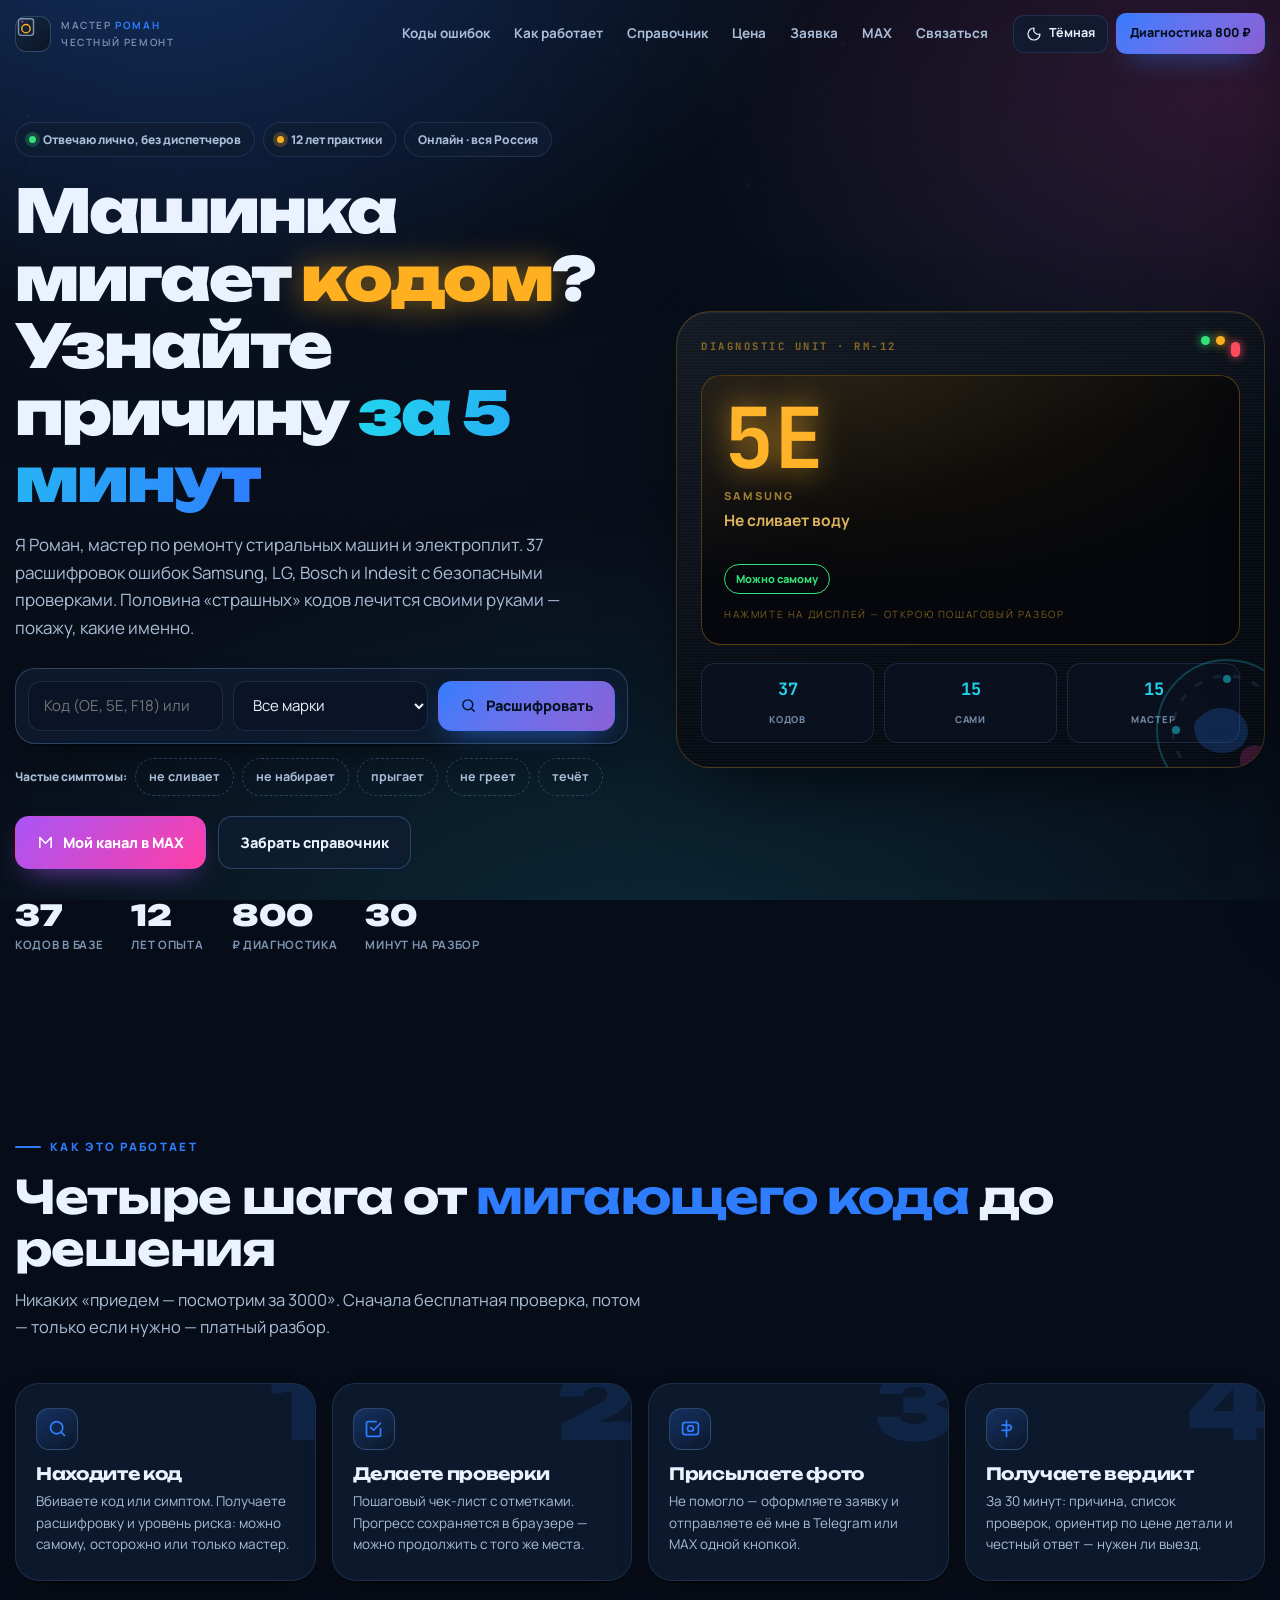
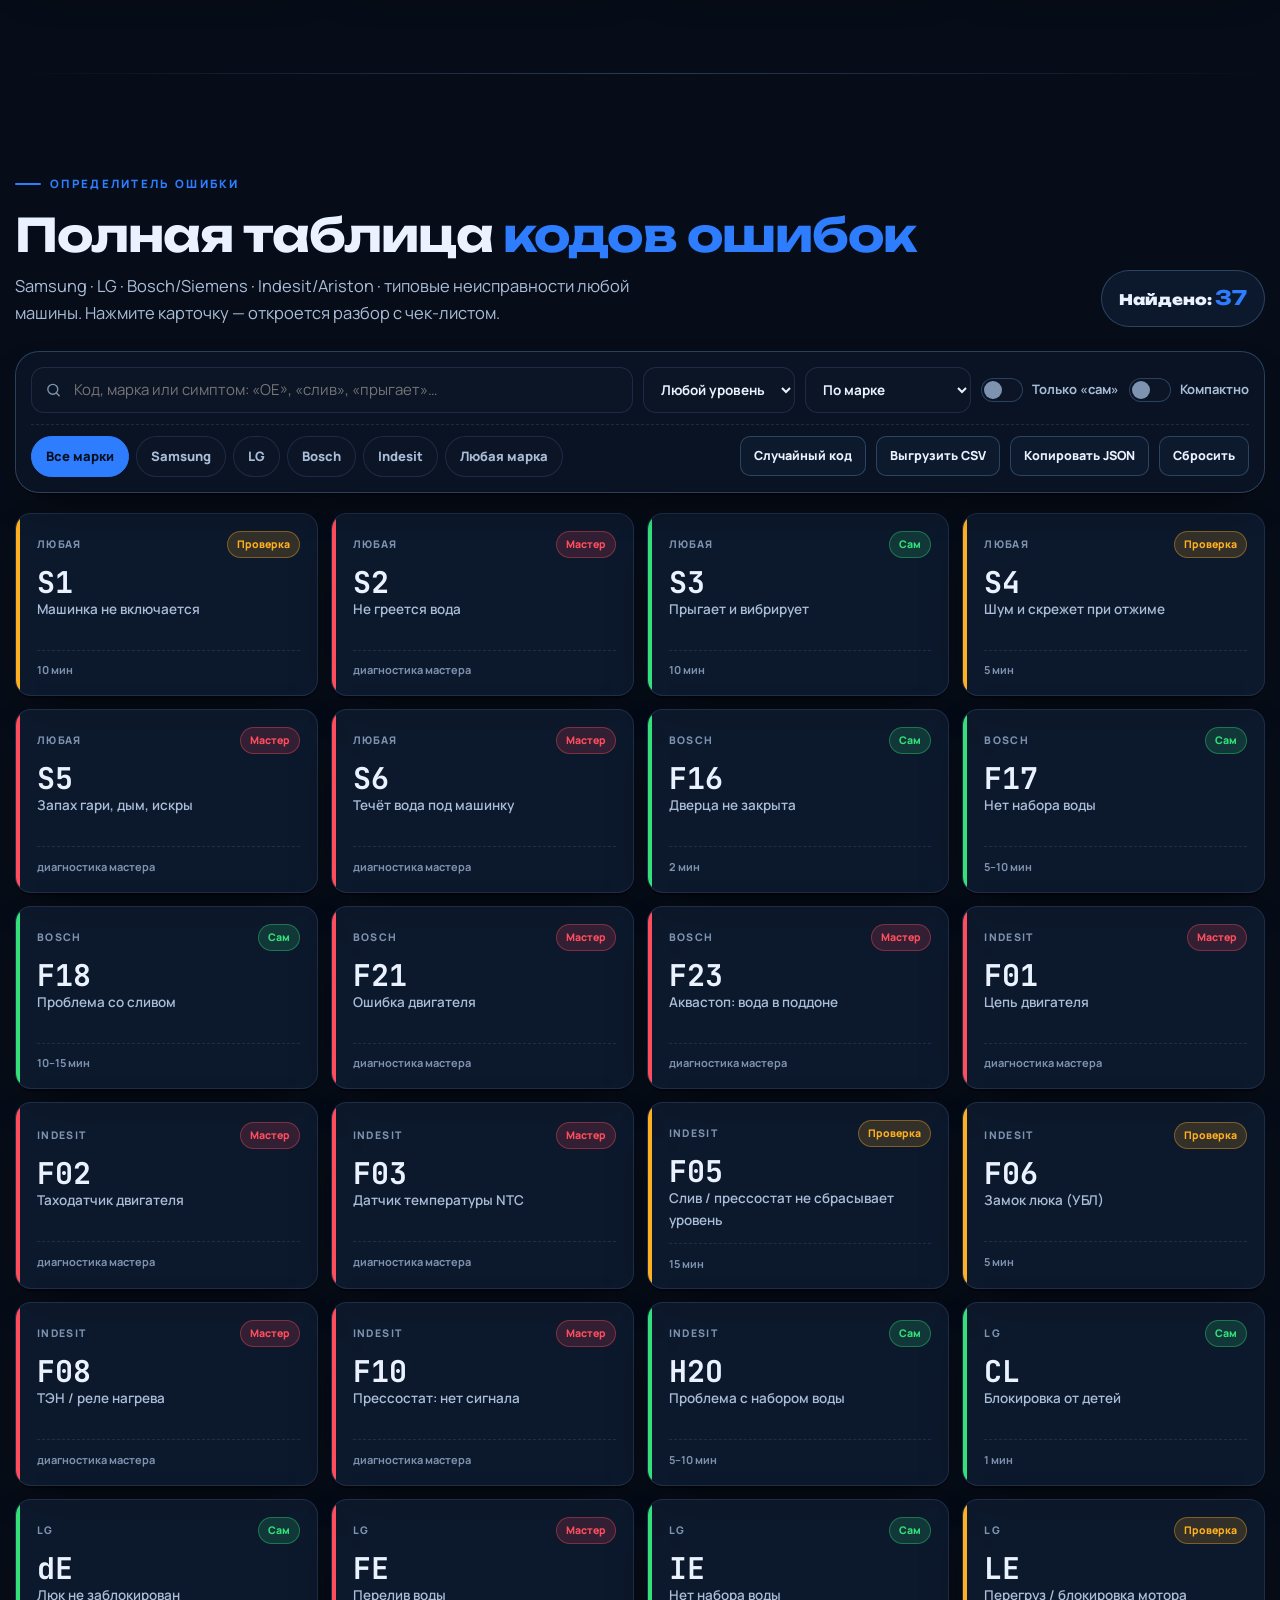
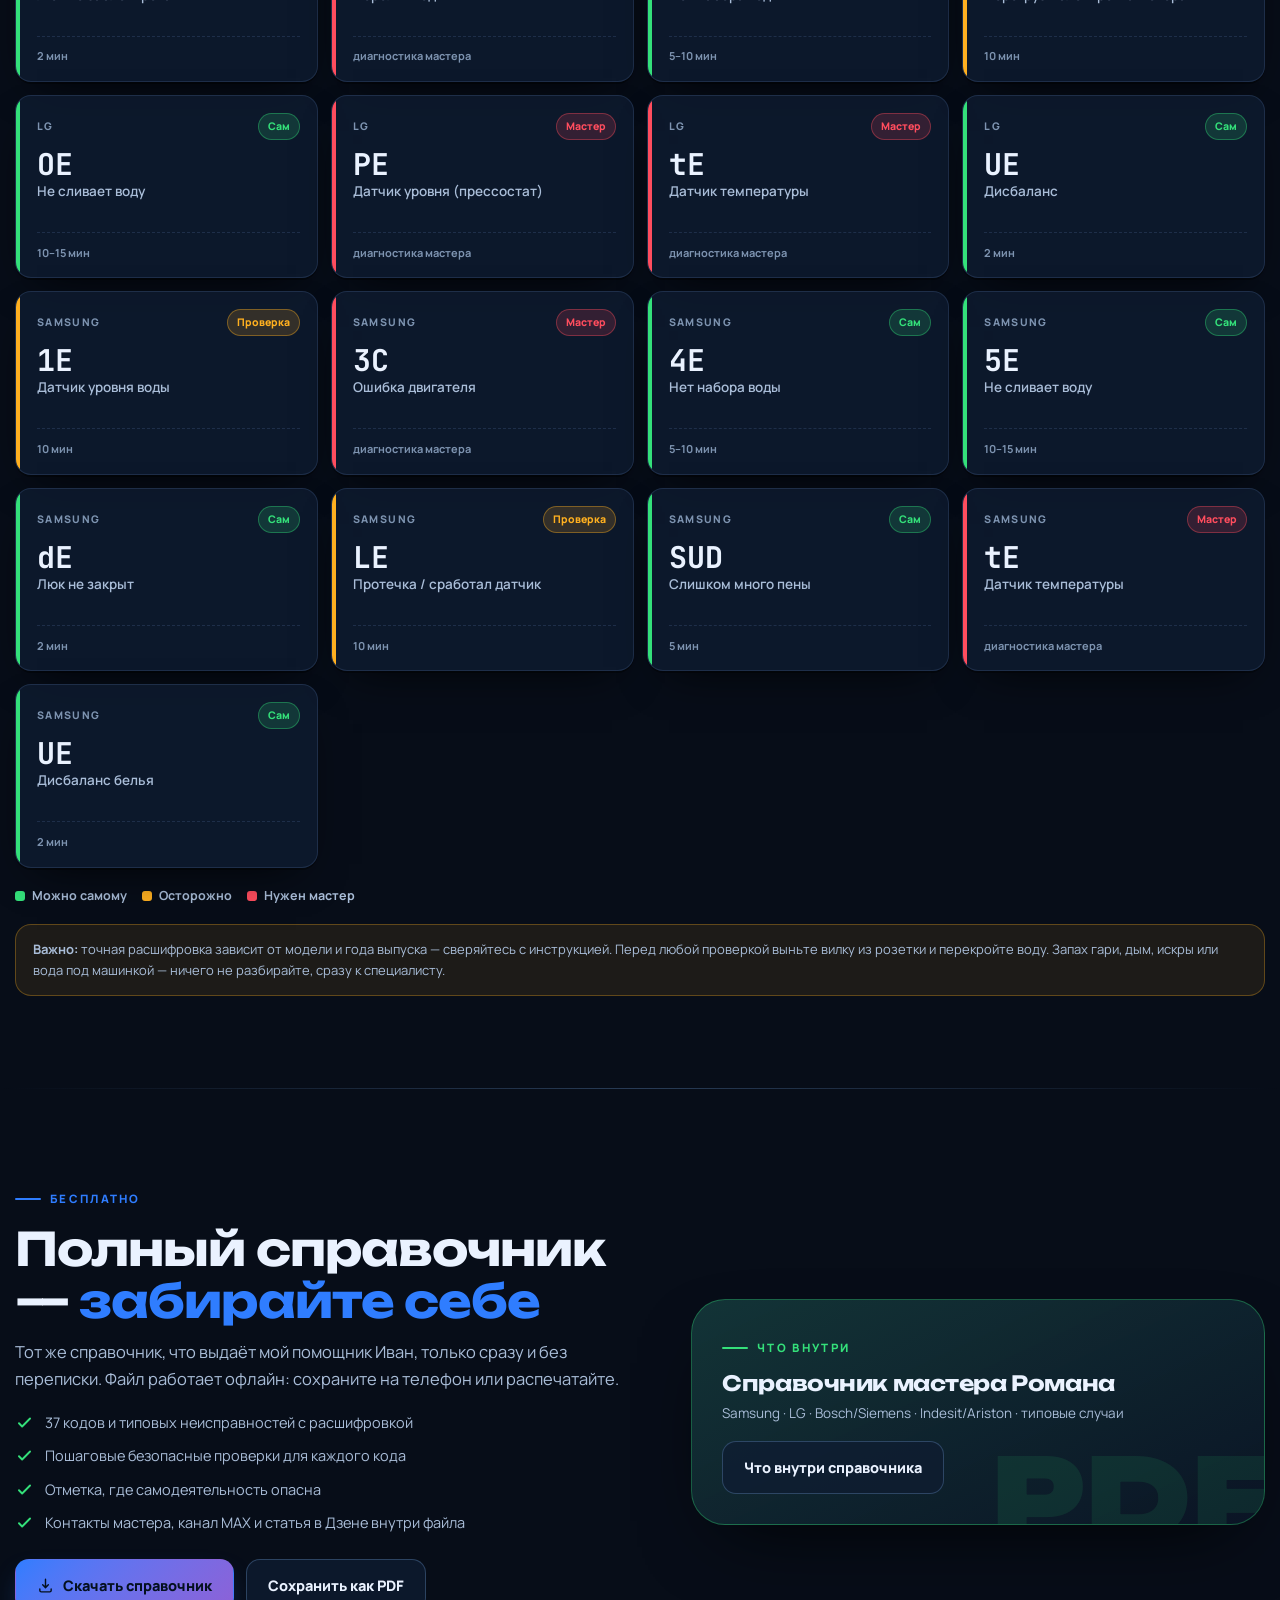
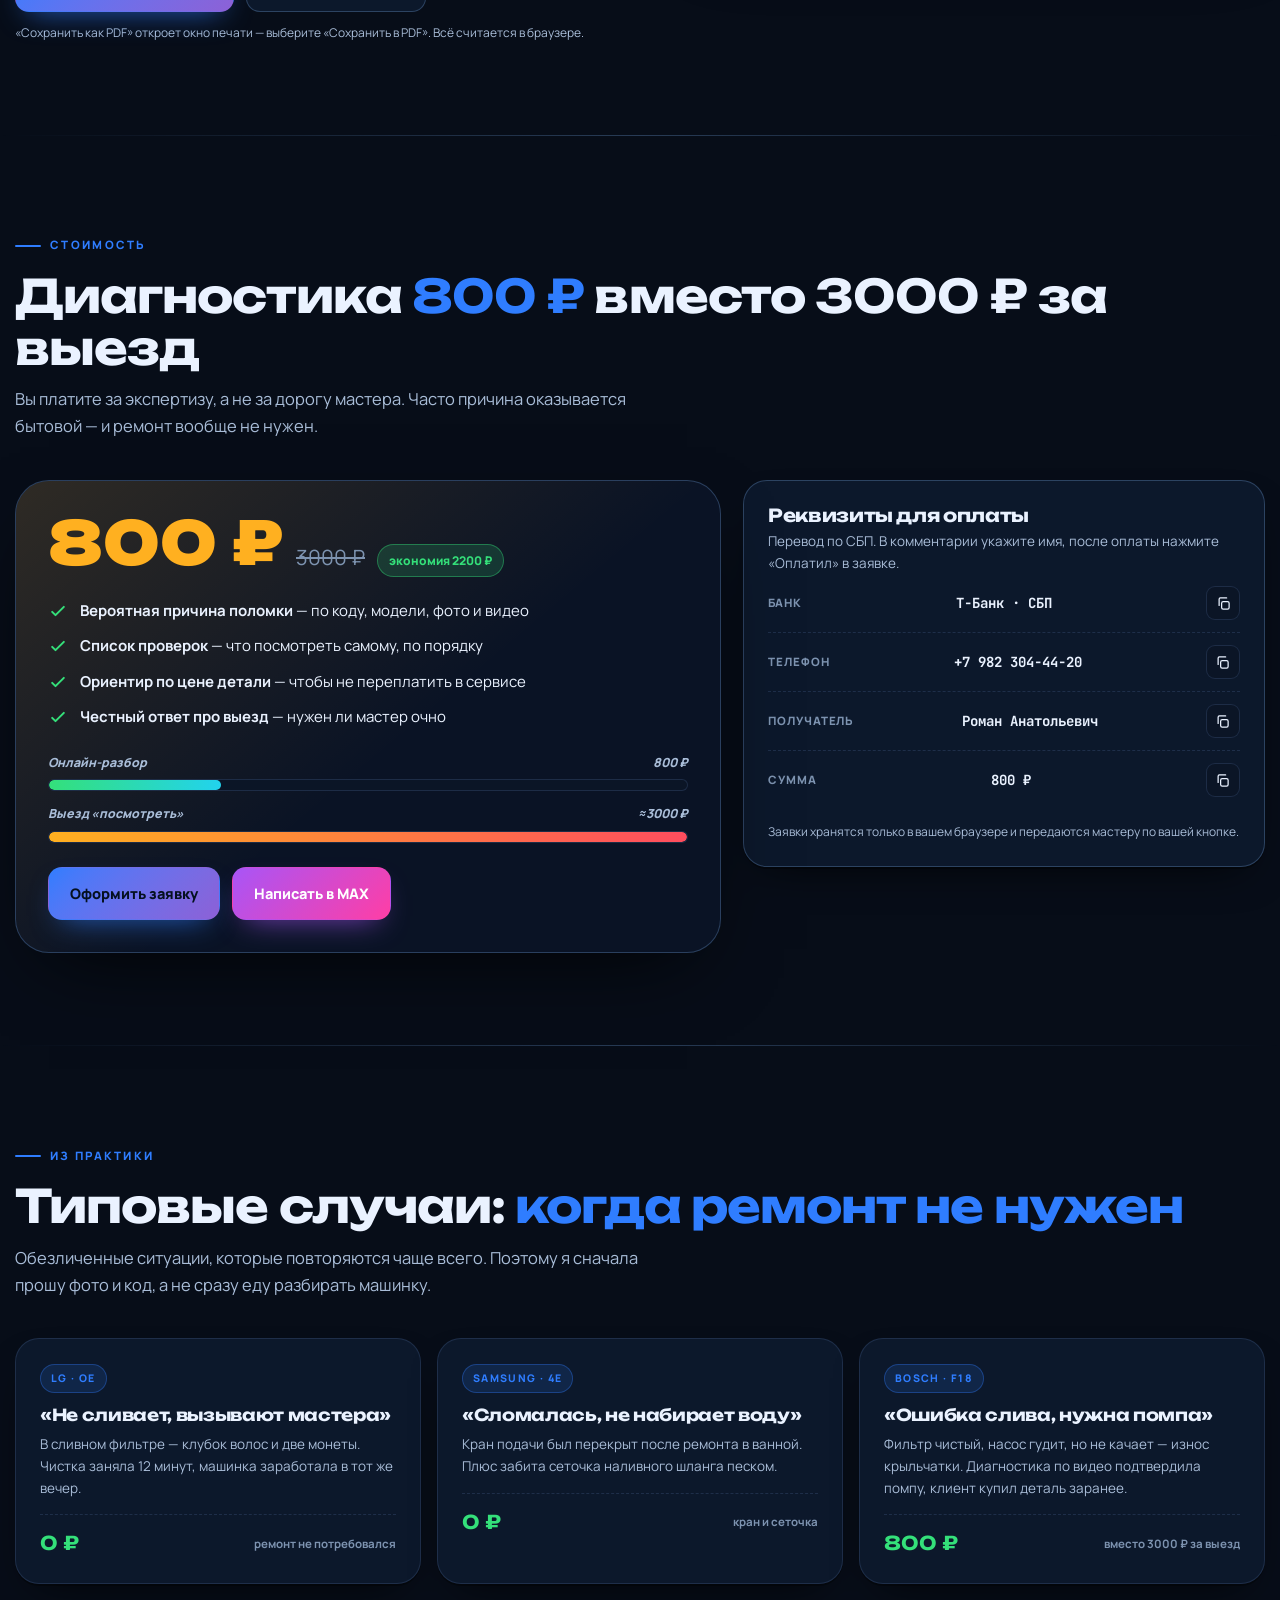
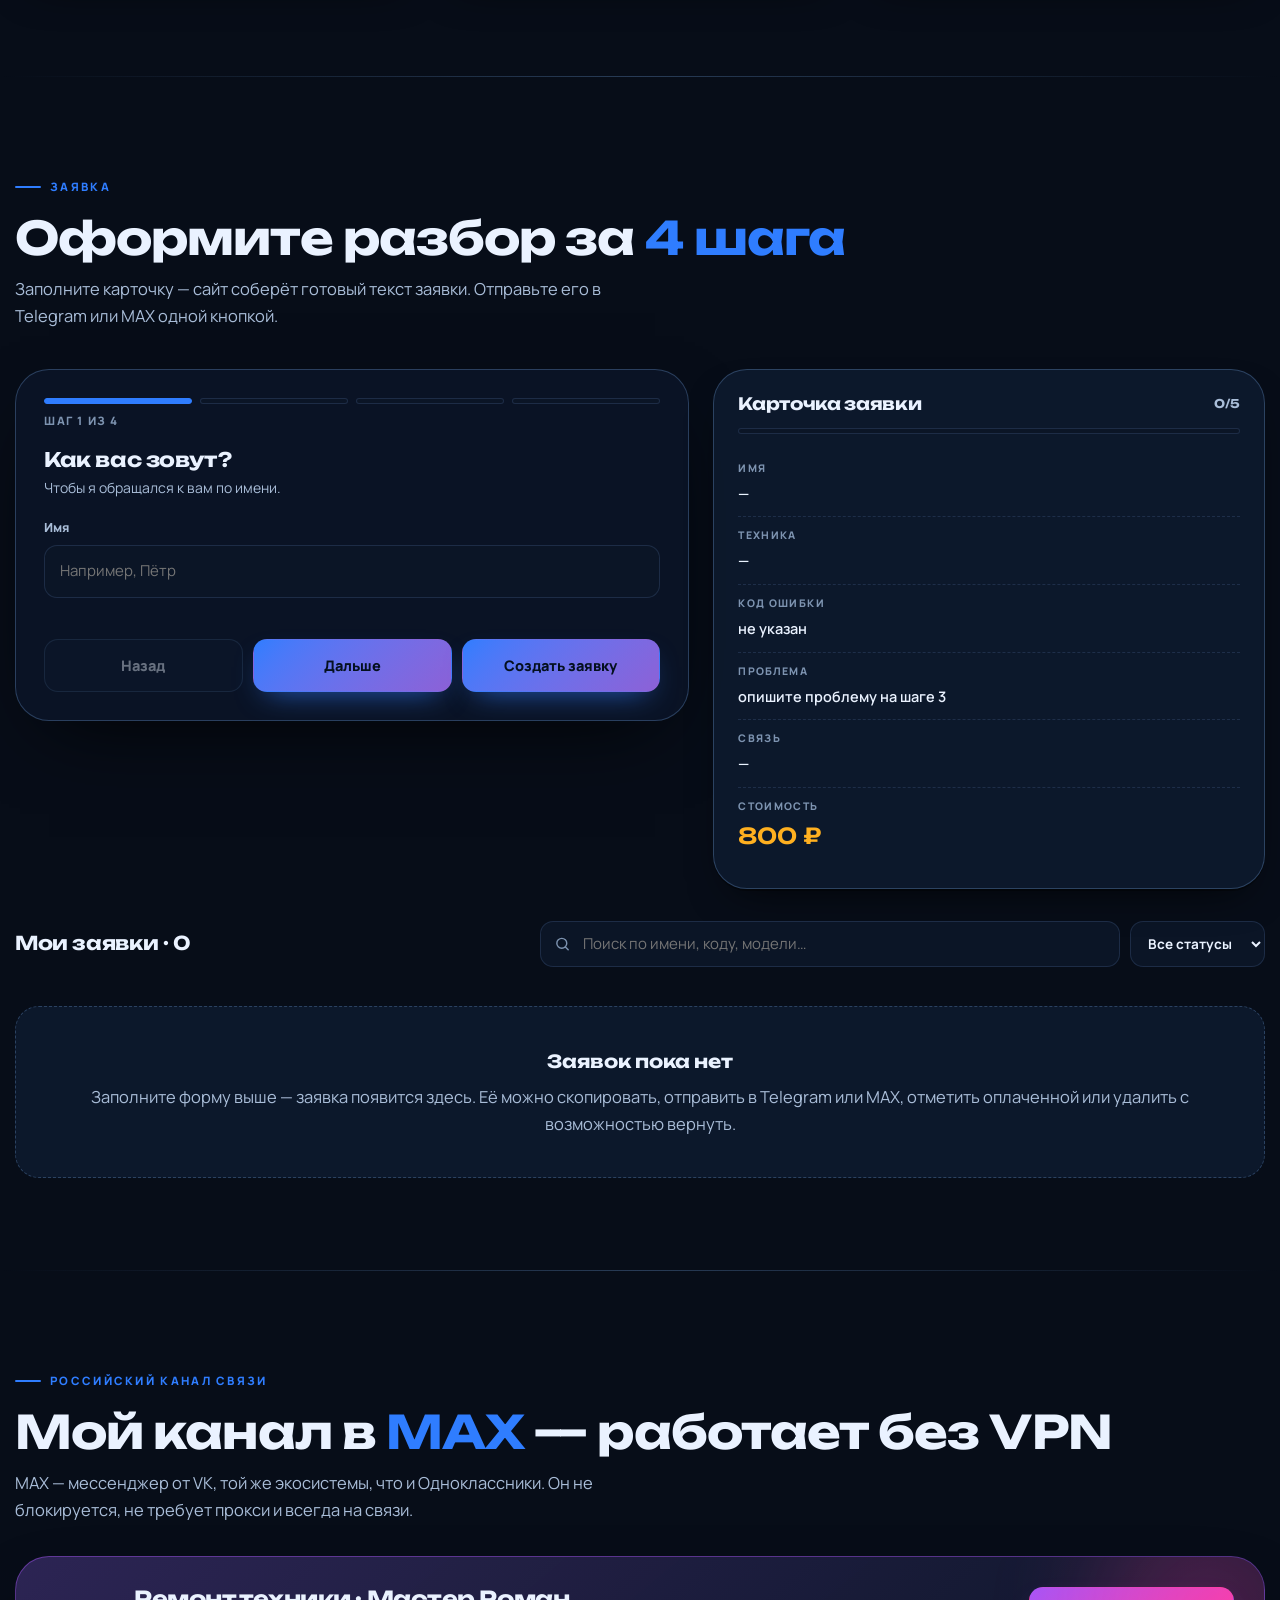
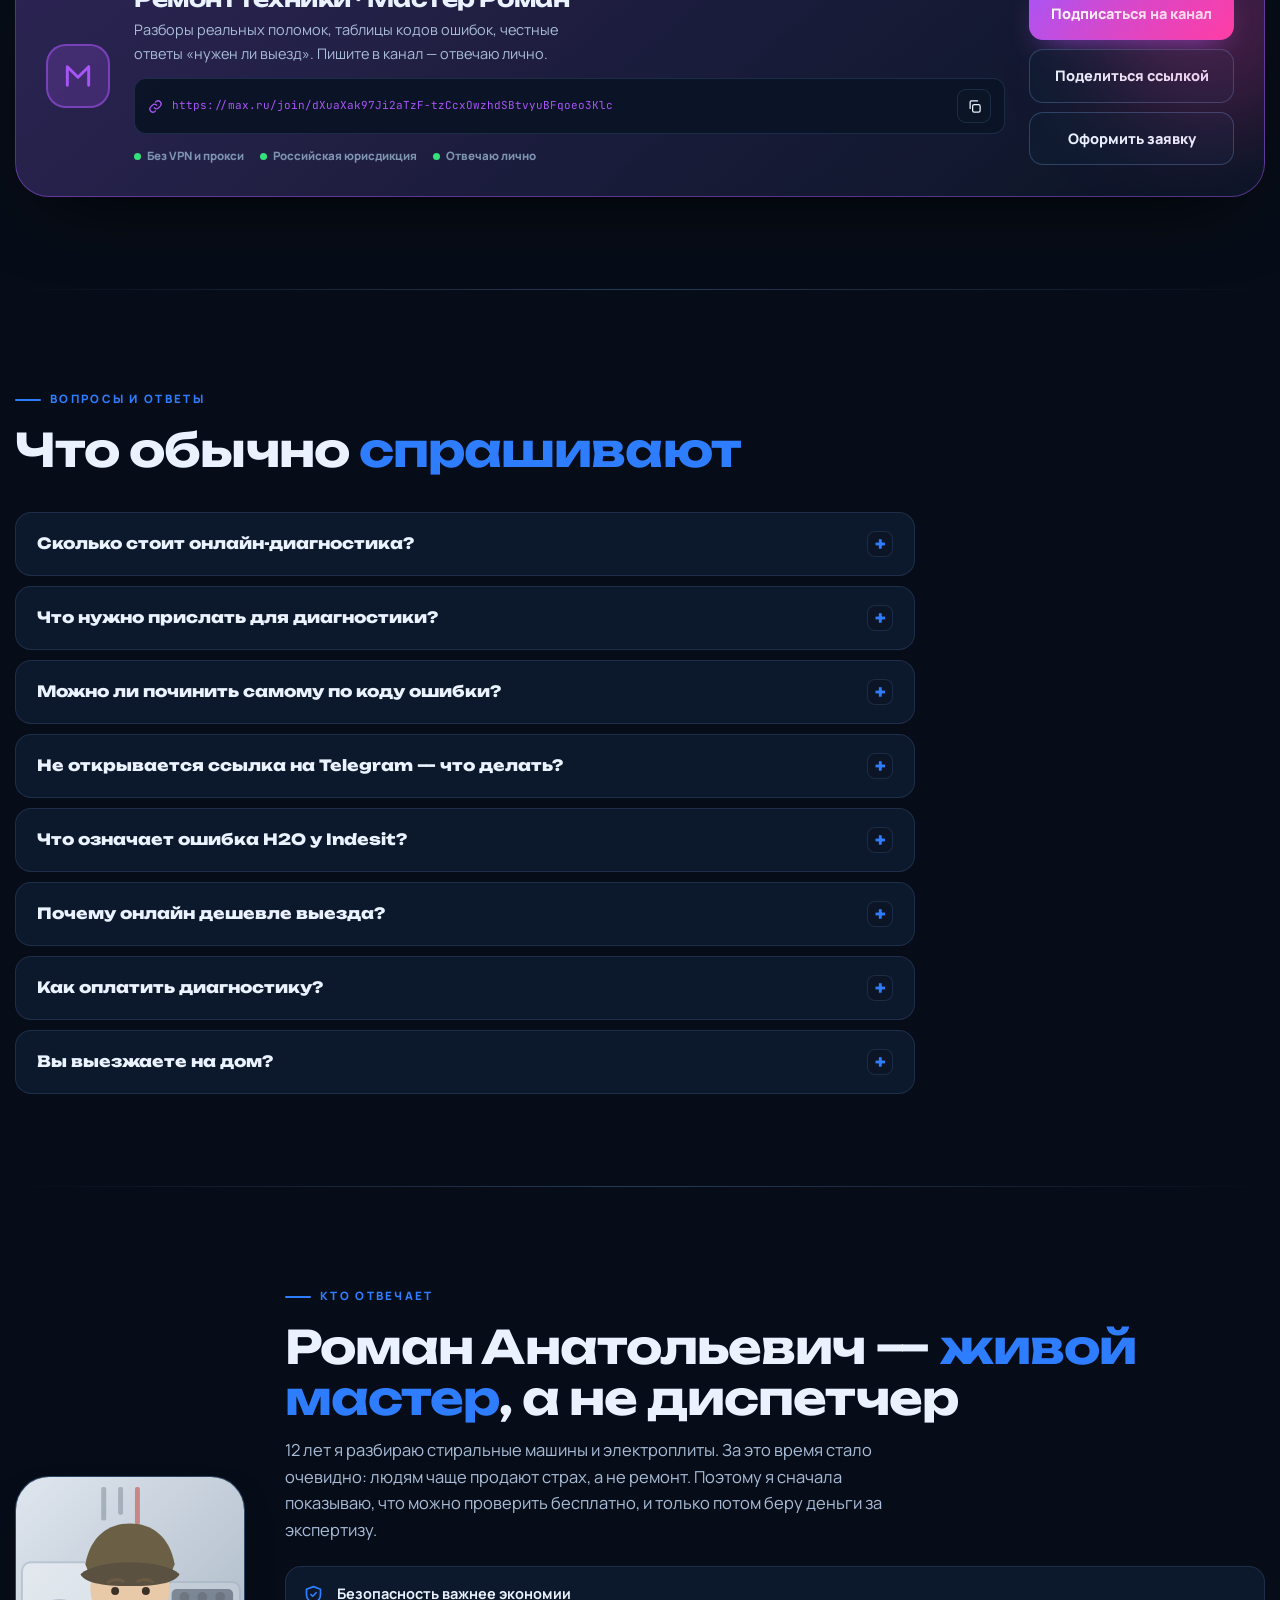
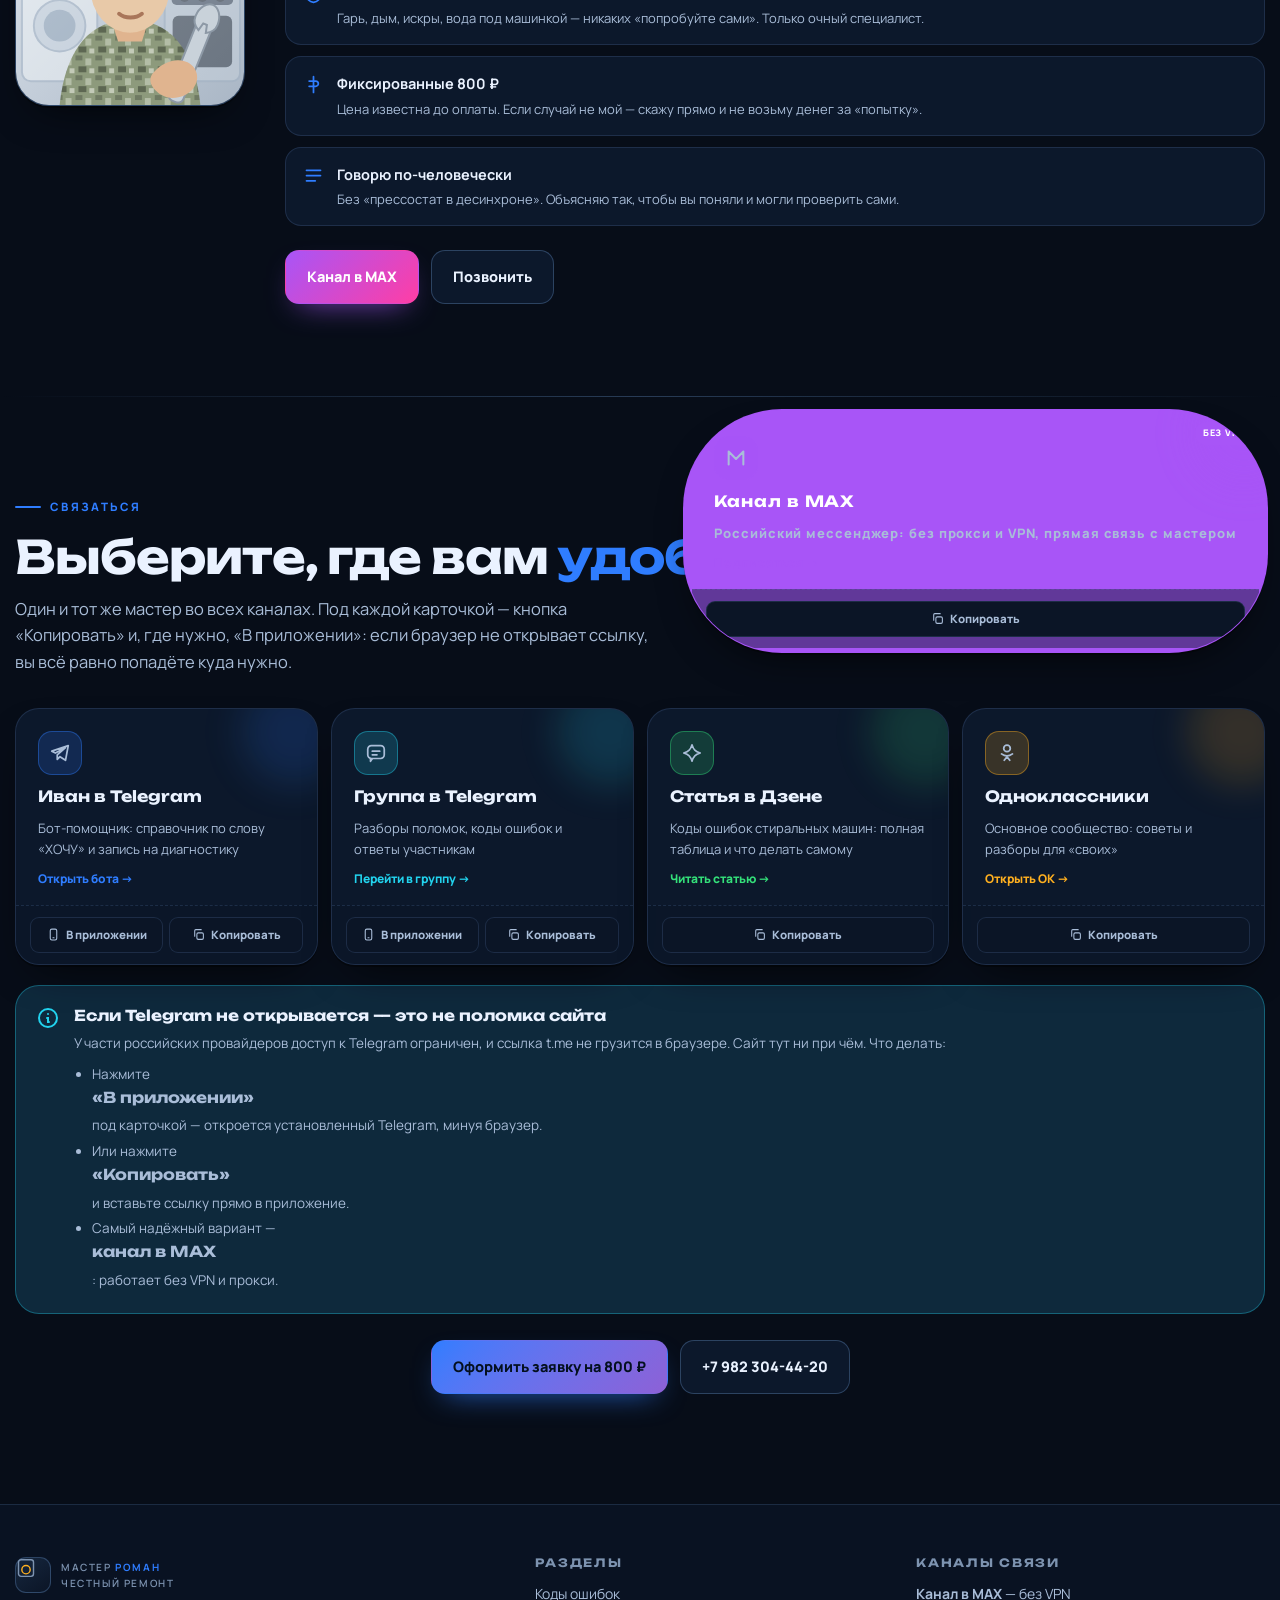
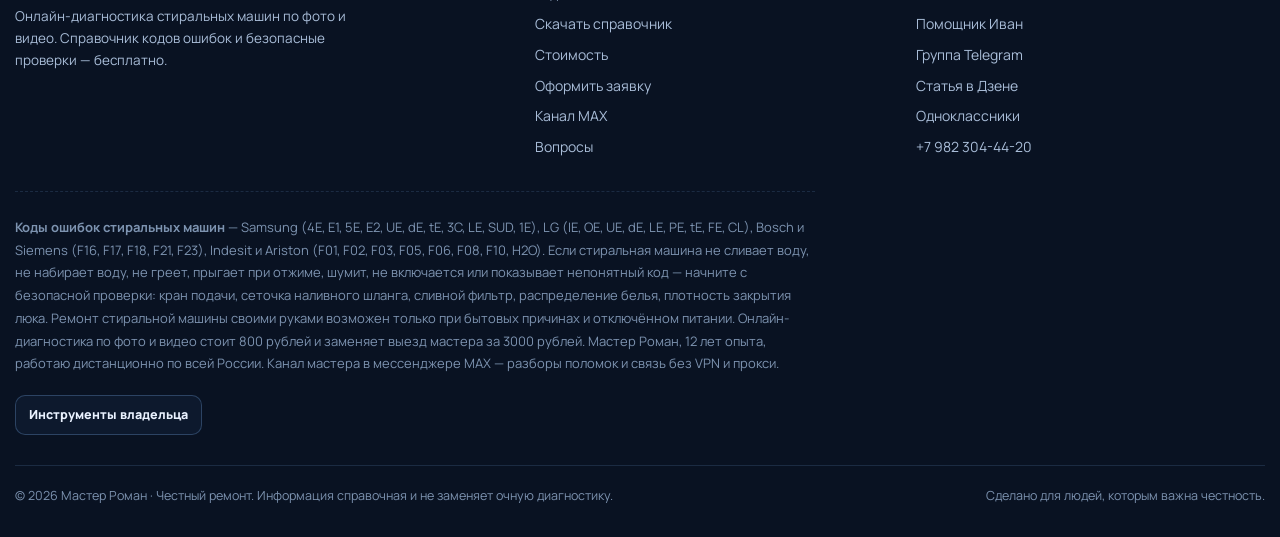
==== commit c583a83f: "Create index.html" ====
--- a/index.html
+++ b/index.html
@@ -9,10 +9,10 @@
 <meta name="robots" content="index,follow,max-snippet:-1,max-image-preview:large">
 <meta name="author" content="Роман Анатольевич">
 <meta name="theme-color" content="#070d18">
-<link rel="canonical" id="canonical" href="/">
+<link rel="canonical" id="canonical" href="https://master-romanrf.github.io/">
 <meta property="og:type" content="website"><meta property="og:locale" content="ru_RU">
 <meta property="og:site_name" content="Мастер Роман · Честный ремонт">
-<meta property="og:url" content="/">
+<meta property="og:url" content="https://master-romanrf.github.io/">
 <meta property="og:title" content="Коды ошибок стиральных машин — таблица и разбор. Диагностика 800 ₽">
 <meta property="og:description" content="37 кодов Samsung, LG, Bosch, Indesit с безопасными проверками. Бесплатный справочник и онлайн-диагностика по фото/видео.">
 <meta name="twitter:card" content="summary_large_image">
@@ -20,7 +20,7 @@
 <link rel="preconnect" href="https://fonts.googleapis.com"><link rel="preconnect" href="https://fonts.gstatic.com" crossorigin>
 <link href="https://fonts.googleapis.com/css2?family=Unbounded:wght@500;700;900&family=Manrope:wght@400;500;600;800&family=JetBrains+Mono:wght@700&display=swap" rel="stylesheet">
 <script type="application/ld+json">
-{"@context":"https://schema.org","@type":"ProfessionalService","name":"Мастер Роман · Честный ремонт","description":"Онлайн-диагностика неисправностей стиральных машин по фото и видео. Справочник кодов ошибок Samsung, LG, Bosch, Indesit.","telephone":"+79823044420","priceRange":"800 RUB","areaServed":{"@type":"Country","name":"Россия"},"founder":{"@type":"Person","name":"Роман Анатольевич","jobTitle":"Мастер по ремонту бытовой техники"},"sameAs":["https://t.me/Asistent_Ivan_Bot","https://t.me/konsulthat","https://max.ru/join/dXuaXak97Ji2aTzF-tzCcxOwzhdSBtvyuBFqoeo3Klc"],"makesOffer":{"@type":"Offer","price":"800","priceCurrency":"RUB","availability":"https://schema.org/InStock","itemOffered":{"@type":"Service","name":"Онлайн-диагностика стиральной машины по фото и видео"}}}
+{"@context":"https://schema.org","@type":"ProfessionalService","name":"Мастер Роман · Честный ремонт","url":"https://master-romanrf.github.io/","description":"Онлайн-диагностика неисправностей стиральных машин по фото и видео. Справочник кодов ошибок Samsung, LG, Bosch, Indesit.","telephone":"+79823044420","priceRange":"800 RUB","areaServed":{"@type":"Country","name":"Россия"},"founder":{"@type":"Person","name":"Роман Анатольевич","jobTitle":"Мастер по ремонту бытовой техники"},"sameAs":["https://t.me/Asistent_Ivan_Bot","https://t.me/konsulthat","https://max.ru/join/dXuaXak97Ji2aTzF-tzCcxOwzhdSBtvyuBFqoeo3Klc","https://dzen.ru/a/avx-nDgdVmt99VTZ"],"makesOffer":{"@type":"Offer","price":"800","priceCurrency":"RUB","availability":"https://schema.org/InStock","itemOffered":{"@type":"Service","name":"Онлайн-диагностика стиральной машины по фото и видео"}}}
 </script>
 <script type="application/ld+json">
 {"@context":"https://schema.org","@type":"FAQPage","mainEntity":[
@@ -28,7 +28,7 @@
 {"@type":"Question","name":"Что нужно прислать для онлайн-диагностики?","acceptedAnswer":{"@type":"Answer","text":"Марку и модель машинки с таблички на люке или задней стенке, код ошибки с дисплея, описание проблемы и короткое видео или 2–3 фото."}},
 {"@type":"Question","name":"Можно ли починить стиральную машину самому по коду ошибки?","acceptedAnswer":{"@type":"Answer","text":"Часть кодов означает бытовые причины: закрыт кран, засорён сливной фильтр, дисбаланс белья, неплотно закрыт люк, избыток пены. Это безопасно при отключённом питании. Ошибки двигателя, ТЭНа, датчиков и модуля требуют мастера."}},
 {"@type":"Question","name":"Что означает ошибка H2O у Indesit?","acceptedAnswer":{"@type":"Answer","text":"H2O — проблема с набором воды, а не протечка. Проверьте кран подачи, напор, сеточку-фильтр наливного шланга и лоток порошка."}},
-{"@type":"Question","name":"Как связаться с мастером в MAX?","acceptedAnswer":{"@type":"Answer","text":"Подпишитесь на канал мастера в MAX: https://max.ru/join/dXuaXak97Ji2aTzF-tzCcxOwzhdSBtvyuBFqoeo3Klc — MAX работает в России без VPN и прокси."}},
+{"@type":"Question","name":"Почему не открывается ссылка на Telegram?","acceptedAnswer":{"@type":"Answer","text":"У части российских провайдеров доступ к Telegram ограничен, поэтому ссылка t.me может не открываться в браузере. Нажмите «Открыть в приложении» — запустится установленный Telegram, либо скопируйте ссылку кнопкой и вставьте её в приложение. Канал мастера в MAX работает без VPN и прокси."}},
 {"@type":"Question","name":"Как оплатить диагностику?","acceptedAnswer":{"@type":"Answer","text":"Переводом по СБП в Т-Банк на номер +7 982 304-44-20, получатель Роман Анатольевич. В комментарии укажите имя, после оплаты напишите «Оплатил»."}}]}
 </script>
 <script type="application/ld+json">
@@ -117,7 +117,6 @@
 .btn.t{padding:9px 13px;font-size:12.5px;border-radius:10px}
 .btn:disabled{opacity:.42;cursor:not-allowed;transform:none!important}
 .brow{display:flex;flex-wrap:wrap;gap:12px;margin-top:24px}
-/* HERO */
 .hero{padding:calc(var(--nav) + 54px) 0 80px}
 .hgrid{display:grid;grid-template-columns:1.02fr .98fr;gap:48px;align-items:center}
 .pills{display:flex;flex-wrap:wrap;gap:8px;margin-bottom:20px}
@@ -137,7 +136,6 @@
 .stats{display:flex;gap:28px;margin-top:32px;flex-wrap:wrap}
 .stat b{display:block;font-family:var(--dsp);font-size:29px;font-weight:900;line-height:1}
 .stat span{font-size:11.5px;color:var(--txt3);font-weight:700;letter-spacing:.06em;text-transform:uppercase}
-/* DIAGNOSTIC PANEL (hero visual) */
 .panel{position:relative;border-radius:var(--rx);background:linear-gradient(158deg,#141a24,#070c14 62%);border:1px solid rgba(255,176,32,.24);box-shadow:var(--sh2),inset 0 1px 0 rgba(255,255,255,.06);padding:24px;overflow:hidden}
 .panel::before{content:"";position:absolute;inset:0;background:repeating-linear-gradient(0deg,rgba(255,255,255,.028) 0 1px,transparent 1px 3px);pointer-events:none}
 .pbar{display:flex;align-items:center;justify-content:space-between;gap:12px;margin-bottom:18px;position:relative}
@@ -163,7 +161,6 @@
 .drumwrap{position:absolute;right:-38px;bottom:-38px;width:150px;height:150px;opacity:.5;pointer-events:none}
 .drum{transform-origin:75px 75px;animation:spin 9s linear infinite}
 @keyframes spin{to{transform:rotate(360deg)}}
-/* STEPS */
 .sgrid{display:grid;grid-template-columns:repeat(4,1fr);gap:16px;margin-top:42px}
 .scard{position:relative;padding:24px 20px;border-radius:var(--rl);background:var(--surface);border:1px solid var(--bd);box-shadow:var(--sh1);overflow:hidden;transition:.3s}
 .scard:hover{transform:translateY(-6px);border-color:var(--accent)}
@@ -171,7 +168,6 @@
 .scard h3{font-size:17px;margin-bottom:8px;position:relative}.scard p{font-size:13.5px;color:var(--txt2);position:relative}
 .sico{width:42px;height:42px;border-radius:13px;display:grid;place-items:center;margin-bottom:14px;position:relative;background:linear-gradient(145deg,color-mix(in srgb,var(--accent) 26%,transparent),transparent);border:1px solid var(--bd2);color:var(--accent)}
 .sico svg{width:21px;height:21px}
-/* EXPLORER */
 .ehead{display:flex;justify-content:space-between;align-items:flex-end;gap:22px;flex-wrap:wrap}
 .counter{font-family:var(--dsp);font-weight:900;font-size:14.5px;padding:11px 17px;border-radius:99px;background:var(--surface);border:1px solid var(--bd2);white-space:nowrap}
 .counter b{color:var(--accent);font-size:20px}
@@ -216,7 +212,6 @@
 .legend{display:flex;gap:15px;flex-wrap:wrap;margin-top:18px;font-size:12.5px;color:var(--txt2);font-weight:700}
 .legend span{display:inline-flex;align-items:center;gap:7px}.legend i{width:10px;height:10px;border-radius:3px}
 .disc{margin-top:18px;padding:14px 17px;border-radius:var(--rm);font-size:13px;color:var(--txt2);background:color-mix(in srgb,var(--warn) 9%,transparent);border:1px solid color-mix(in srgb,var(--warn) 30%,transparent)}
-/* DRAWER */
 #scrim{position:fixed;inset:0;z-index:80;background:var(--scrim);backdrop-filter:blur(4px);opacity:0;transition:opacity .28s}#scrim.in{opacity:1}
 #drawer{position:fixed;top:0;right:0;bottom:0;z-index:90;width:min(530px,100%);display:flex;flex-direction:column;background:var(--surface2);border-left:1px solid var(--bd2);box-shadow:var(--sh2);transform:translateX(102%);transition:transform .34s cubic-bezier(.2,.8,.2,1)}
 #drawer.in{transform:none}
@@ -238,7 +233,6 @@
 .stp input:checked+span{text-decoration:line-through;opacity:.55}
 .dwarn{margin-top:19px;padding:13px 15px;border-radius:13px;font-size:13.5px;color:var(--txt2);background:color-mix(in srgb,var(--danger) 9%,transparent);border-left:3px solid var(--danger)}
 .dwarn b{color:var(--danger)}.dacts{display:grid;gap:9px;margin-top:20px}
-/* GUIDE / PRICE */
 .split{display:grid;grid-template-columns:1.05fr .95fr;gap:42px;align-items:center}
 .gcard{padding:30px;border-radius:var(--rx);background:linear-gradient(155deg,color-mix(in srgb,var(--ok) 14%,var(--surface)),var(--surface2));border:1px solid color-mix(in srgb,var(--ok) 34%,transparent);box-shadow:var(--sh2);position:relative;overflow:hidden}
 .gcard::after{content:"PDF";position:absolute;right:-16px;bottom:-30px;font-family:var(--dsp);font-size:112px;font-weight:900;color:color-mix(in srgb,var(--ok) 10%,transparent);line-height:1}
@@ -271,7 +265,6 @@
 .prow .v{font-family:var(--mono);font-size:14px;font-weight:700;text-align:right}
 .cp{width:34px;height:34px;border-radius:9px;display:grid;place-items:center;background:var(--bg2);border:1px solid var(--bd);cursor:pointer;flex:0 0 auto;transition:.2s}
 .cp:hover{border-color:var(--accent);color:var(--accent)}.cp svg{width:15px;height:15px}
-/* CASES */
 .cases{display:grid;grid-template-columns:repeat(3,1fr);gap:16px;margin-top:40px}
 .case{padding:24px;border-radius:var(--rl);background:var(--surface);border:1px solid var(--bd);box-shadow:var(--sh1);transition:.3s}
 .case:hover{transform:translateY(-5px);border-color:var(--accent)}
@@ -279,7 +272,6 @@
 .case h3{font-size:16.5px;margin:13px 0 9px}.case p{font-size:13.5px;color:var(--txt2)}
 .cres{margin-top:15px;padding-top:13px;border-top:1px dashed var(--bd);display:flex;justify-content:space-between;align-items:center;gap:10px}
 .cres b{font-family:var(--dsp);font-size:19px;color:var(--ok)}.cres span{font-size:11.5px;color:var(--txt3);font-weight:700}
-/* FORM */
 .rgrid{display:grid;grid-template-columns:1.1fr .9fr;gap:24px;margin-top:40px;align-items:start}
 .fcard{padding:28px;border-radius:var(--rx);background:var(--surface2);border:1px solid var(--bd2);box-shadow:var(--sh2)}
 .fdots{display:flex;gap:8px;margin-bottom:8px}
@@ -316,7 +308,6 @@
 .rp{font-size:14px;color:var(--txt2);margin-top:8px}
 .rmeta{display:flex;gap:14px;flex-wrap:wrap;margin-top:9px;font-size:11.5px;color:var(--txt3);font-weight:700}
 .racts{display:flex;gap:8px;flex-wrap:wrap;margin-top:13px;padding-top:12px;border-top:1px dashed var(--bd)}
-/* MAX */
 .mxcard{display:grid;grid-template-columns:auto 1fr auto;gap:24px;align-items:center;padding:30px;border-radius:var(--rx);background:linear-gradient(140deg,color-mix(in srgb,var(--max) 20%,var(--surface)),var(--surface2));border:1px solid color-mix(in srgb,var(--max) 45%,transparent);box-shadow:var(--sh2);position:relative;overflow:hidden;margin-top:32px}
 .mxcard::after{content:"";position:absolute;right:-60px;top:-60px;width:230px;height:230px;border-radius:50%;background:color-mix(in srgb,var(--magenta) 22%,transparent);filter:blur(50px);pointer-events:none}
 .mxico{width:64px;height:64px;border-radius:20px;display:grid;place-items:center;background:color-mix(in srgb,var(--max) 20%,transparent);border:2px solid color-mix(in srgb,var(--max) 55%,transparent);color:var(--max);position:relative}
@@ -328,7 +319,6 @@
 .mxstats{display:flex;gap:16px;margin-top:13px;flex-wrap:wrap}
 .mxstats span{font-size:11.5px;font-weight:800;color:var(--txt3);display:inline-flex;align-items:center;gap:6px}
 .mxstats i{width:7px;height:7px;border-radius:99px;background:var(--ok)}
-/* FAQ / ABOUT / LINKS */
 .faq{margin-top:36px;display:grid;gap:10px;max-width:900px}
 .fi{border-radius:var(--rm);background:var(--surface);border:1px solid var(--bd);overflow:hidden;transition:.25s}
 .fi.open{border-color:var(--accent)}
@@ -343,17 +333,34 @@
 .pr{display:flex;gap:13px;align-items:flex-start;padding:15px 17px;border-radius:var(--rm);background:var(--surface);border:1px solid var(--bd)}
 .pr svg{width:21px;height:21px;color:var(--accent);flex:0 0 auto;margin-top:2px}
 .pr b{display:block;font-size:14.5px;margin-bottom:3px}.pr p{font-size:13px;color:var(--txt2)}
-.links{display:grid;grid-template-columns:repeat(auto-fit,minmax(212px,1fr));gap:13px;margin-top:36px}
-.lc{display:flex;flex-direction:column;gap:9px;padding:22px;border-radius:var(--rl);text-decoration:none;background:var(--surface);border:1px solid var(--bd);box-shadow:var(--sh1);transition:.28s;position:relative;overflow:hidden}
-.lc:hover{transform:translateY(-6px);border-color:var(--c)}
-.lc::after{content:"";position:absolute;right:-30px;top:-30px;width:106px;height:106px;border-radius:99px;background:color-mix(in srgb,var(--c) 16%,transparent);filter:blur(18px)}
-.lci{width:44px;height:44px;border-radius:14px;display:grid;place-items:center;position:relative;background:color-mix(in srgb,var(--c) 18%,transparent);border:1px solid color-mix(in srgb,var(--c) 40%,transparent);color:var(--c)}
+/* CHANNEL CARDS */
+.links{display:grid;grid-template-columns:repeat(auto-fit,minmax(238px,1fr));gap:13px;margin-top:32px}
+.lc{display:flex;flex-direction:column;border-radius:var(--rl);background:var(--surface);border:1px solid var(--bd);box-shadow:var(--sh1);transition:.28s;position:relative;overflow:hidden}
+.lc:hover{transform:translateY(-5px);border-color:var(--c)}
+.lc::after{content:"";position:absolute;right:-30px;top:-30px;width:106px;height:106px;border-radius:99px;background:color-mix(in srgb,var(--c) 16%,transparent);filter:blur(18px);pointer-events:none}
+.lc-hit{display:flex;flex-direction:column;gap:9px;padding:22px 22px 16px;text-decoration:none;position:relative;flex:1}
+.lci{width:44px;height:44px;border-radius:14px;display:grid;place-items:center;background:color-mix(in srgb,var(--c) 18%,transparent);border:1px solid color-mix(in srgb,var(--c) 40%,transparent);color:var(--c)}
 .lci svg{width:22px;height:22px}
-.lc b{font-family:var(--dsp);font-size:15.5px;position:relative}.lc span{font-size:13px;color:var(--txt2);position:relative}
-.lc em{font-style:normal;font-size:12px;font-weight:800;color:var(--c);margin-top:auto;position:relative}
+.lc-hit b{font-family:var(--dsp);font-size:15.5px}
+.lc-hit span{font-size:13px;color:var(--txt2)}
+.lc-hit em{font-style:normal;font-size:12px;font-weight:800;color:var(--c);margin-top:auto}
+.lc-tools{display:flex;gap:6px;padding:11px 14px;border-top:1px dashed var(--bd);position:relative;background:color-mix(in srgb,var(--bg2) 45%,transparent)}
+.mini{flex:1;display:inline-flex;align-items:center;justify-content:center;gap:6px;padding:8px 9px;border-radius:9px;background:var(--bg2);border:1px solid var(--bd);color:var(--txt2);font-size:11.5px;font-weight:800;cursor:pointer;text-decoration:none;transition:.2s;white-space:nowrap}
+.mini:hover{border-color:var(--c);color:var(--c)}
+.mini svg{width:13px;height:13px;flex:0 0 auto}
 .c-tg{--c:var(--blue)}.c-tgg{--c:var(--cyan)}.c-ok{--c:var(--amber)}.c-mx{--c:var(--max)}.c-dz{--c:var(--green)}
 .lc.hot{border-color:color-mix(in srgb,var(--max) 55%,transparent)}
 .hot{position:absolute;top:12px;right:12px;font-size:9px;font-weight:800;letter-spacing:.1em;padding:4px 8px;border-radius:99px;background:var(--max);color:#fff;z-index:2}
+.netnote{margin-top:20px;padding:18px 20px;border-radius:var(--rl);background:color-mix(in srgb,var(--cyan) 9%,var(--surface));border:1px solid color-mix(in srgb,var(--cyan) 34%,transparent);display:flex;gap:14px;align-items:flex-start}
+.netnote svg{width:24px;height:24px;color:var(--cyan);flex:0 0 auto;margin-top:2px}
+.netnote b{display:block;font-size:15px;margin-bottom:5px;font-family:var(--dsp)}
+.netnote p{font-size:13.5px;color:var(--txt2)}
+.netnote ul{margin:9px 0 0;padding-left:18px;font-size:13.5px;color:var(--txt2)}
+.netnote li{margin-bottom:4px}
+.linkcheck{display:grid;gap:8px;margin-top:14px}
+.lrow{display:flex;align-items:center;gap:10px;padding:11px 13px;border-radius:12px;background:var(--bg2);border:1px solid var(--bd);flex-wrap:wrap}
+.lrow .lname{font-size:12.5px;font-weight:800;color:var(--txt2);flex:0 0 128px}
+.lrow code{font-family:var(--mono);font-size:11px;color:var(--accent);flex:1 1 160px;overflow:hidden;text-overflow:ellipsis;white-space:nowrap}
 footer{border-top:1px solid var(--bd);background:color-mix(in srgb,var(--bg2) 80%,transparent);padding:52px 0 30px;margin-top:18px}
 .fgrid{display:grid;grid-template-columns:1.4fr 1fr 1fr;gap:32px}
 .fgrid h4{font-size:11.5px;letter-spacing:.15em;text-transform:uppercase;color:var(--txt3);margin-bottom:13px}
@@ -372,7 +379,7 @@
 #printGuide{position:fixed;width:0;height:0;overflow:hidden}
 @media(max-width:1080px){.hgrid,.split,.pgrid,.rgrid{grid-template-columns:1fr}.panel{order:-1}.sgrid{grid-template-columns:repeat(2,1fr)}.cases{grid-template-columns:1fr}.sum{position:static}.fgrid{grid-template-columns:1fr 1fr}.seocols{grid-template-columns:1fr}.agrid{grid-template-columns:1fr}.avatar{width:190px;height:190px}.mxcard{grid-template-columns:auto 1fr}.mxacts{grid-column:1/-1;grid-auto-flow:column}}
 @media(max-width:860px){.nlinks{position:fixed;top:var(--nav);left:0;right:0;flex-direction:column;gap:2px;padding:13px 15px 18px;background:color-mix(in srgb,var(--bg) 97%,transparent);backdrop-filter:blur(18px);border-bottom:1px solid var(--bd);transform:translateY(-130%);transition:transform .34s cubic-bezier(.2,.8,.2,1);max-height:calc(100vh - var(--nav));overflow-y:auto}.nav.open .nlinks{transform:none}.nlinks a{padding:13px;font-size:15px}.burger{display:inline-flex}.ntools .tl{display:none}.navcta{display:none}.pad{padding:66px 0}.ctrl{position:static}#drawer{width:100%;top:auto;height:90vh;border-left:0;border-top:1px solid var(--bd2);border-radius:22px 22px 0 0;transform:translateY(102%)}#drawer.in{transform:none}.fgrid{grid-template-columns:1fr}.ptag b{font-size:48px}.mxcard{grid-template-columns:1fr}.mxacts{grid-auto-flow:row}.drumwrap{width:110px;height:110px;right:-26px;bottom:-26px}}
-@media(max-width:520px){body{font-size:16px}.sgrid,.grid{grid-template-columns:1fr}.hsearch .btn{flex:1 1 100%}.btn{width:100%}.brow .btn,.fnav .btn,.racts .btn,.dacts .btn,.mxacts .btn{width:auto}.racts .btn{flex:1 1 44%}#toasts{left:14px;right:14px;max-width:none;justify-items:stretch}.pfoot{grid-template-columns:1fr 1fr}}
+@media(max-width:520px){body{font-size:16px}.sgrid,.grid,.links{grid-template-columns:1fr}.hsearch .btn{flex:1 1 100%}.btn{width:100%}.brow .btn,.fnav .btn,.racts .btn,.dacts .btn,.mxacts .btn{width:auto}.racts .btn{flex:1 1 44%}#toasts{left:14px;right:14px;max-width:none;justify-items:stretch}.pfoot{grid-template-columns:1fr 1fr}.lrow .lname{flex:1 1 100%}}
 @media(prefers-reduced-motion:reduce){*,*::before,*::after{animation-duration:.001ms!important;animation-iteration-count:1!important;transition-duration:.001ms!important}.rv{opacity:1;transform:none}}
 @media print{.nav,#bg,.veil,.grain,#toasts,#drawer,#scrim,.ctrl,.brow,footer{display:none!important}body{background:#fff;color:#000}}
 </style>
@@ -384,7 +391,7 @@
 <header class="nav" id="nav"><div class="nav-in">
   <a class="logo" href="#hero"><span class="lmark"><svg viewBox="0 0 24 24" fill="none"><rect x="3" y="2" width="18" height="20" rx="3" stroke="currentColor" stroke-width="1.7"/><circle cx="12" cy="14" r="5" stroke="#ffb020" stroke-width="1.7"/><circle cx="7.5" cy="5.5" r="1.2" fill="#ff3ea5"/></svg></span><span>Мастер <b>Роман</b><span>Честный ремонт</span></span></a>
   <nav class="nlinks" id="nlinks" aria-label="Разделы">
-    <a href="#codes">Коды ошибок</a><a href="#how">Как работает</a><a href="#guide">Справочник</a><a href="#price">Цена</a><a href="#request">Заявка</a><a href="#max">MAX</a><a href="#about">О мастере</a>
+    <a href="#codes">Коды ошибок</a><a href="#how">Как работает</a><a href="#guide">Справочник</a><a href="#price">Цена</a><a href="#request">Заявка</a><a href="#max">MAX</a><a href="#links">Связаться</a>
   </nav>
   <div class="ntools">
     <button type="button" class="ibtn js-theme" aria-pressed="false" aria-label="Тема"><svg viewBox="0 0 24 24" fill="none"><path d="M12 3a9 9 0 1 0 9 9 7 7 0 0 1-9-9Z" stroke="currentColor" stroke-width="1.8" stroke-linejoin="round"/></svg><span class="tl">Тёмная</span></button>
@@ -468,7 +475,7 @@
       <li><svg viewBox="0 0 24 24" fill="none"><path d="m5 13 4 4L19 7" stroke="currentColor" stroke-width="2.4" stroke-linecap="round" stroke-linejoin="round"/></svg>37 кодов и типовых неисправностей с расшифровкой</li>
       <li><svg viewBox="0 0 24 24" fill="none"><path d="m5 13 4 4L19 7" stroke="currentColor" stroke-width="2.4" stroke-linecap="round" stroke-linejoin="round"/></svg>Пошаговые безопасные проверки для каждого кода</li>
       <li><svg viewBox="0 0 24 24" fill="none"><path d="m5 13 4 4L19 7" stroke="currentColor" stroke-width="2.4" stroke-linecap="round" stroke-linejoin="round"/></svg>Отметка, где самодеятельность опасна</li>
-      <li><svg viewBox="0 0 24 24" fill="none"><path d="m5 13 4 4L19 7" stroke="currentColor" stroke-width="2.4" stroke-linecap="round" stroke-linejoin="round"/></svg>Контакты мастера и канал MAX внутри файла</li>
+      <li><svg viewBox="0 0 24 24" fill="none"><path d="m5 13 4 4L19 7" stroke="currentColor" stroke-width="2.4" stroke-linecap="round" stroke-linejoin="round"/></svg>Контакты мастера, канал MAX и статья в Дзене внутри файла</li>
     </ul>
     <div class="brow rv"><button type="button" class="btn p" id="gdl"><svg viewBox="0 0 24 24" fill="none"><path d="M12 3v12m0 0 4-4m-4 4-4-4" stroke="currentColor" stroke-width="2" stroke-linecap="round" stroke-linejoin="round"/><path d="M4 17v2a2 2 0 0 0 2 2h12a2 2 0 0 0 2-2v-2" stroke="currentColor" stroke-width="2" stroke-linecap="round"/></svg>Скачать справочник</button><button type="button" class="btn g" id="gprint">Сохранить как PDF</button></div>
     <p class="tiny muted rv" style="margin-top:11px">«Сохранить как PDF» откроет окно печати — выберите «Сохранить в PDF». Всё считается в браузере.</p>
@@ -561,9 +568,9 @@
     <div class="fi rv"><button type="button" class="fq" aria-expanded="false">Сколько стоит онлайн-диагностика?<i>+</i></button><div class="fa"><p>800 рублей. Фиксированная стоимость разбора по фото и видео: вероятная причина, список проверок, ориентир по стоимости детали и честный ответ, нужен ли выезд. Никаких доплат «за срочность».</p></div></div>
     <div class="fi rv"><button type="button" class="fq" aria-expanded="false">Что нужно прислать для диагностики?<i>+</i></button><div class="fa"><p>Марку и модель машинки с таблички на люке или задней стенке, код ошибки с дисплея, описание проблемы и короткое видео или 2–3 фото.</p></div></div>
     <div class="fi rv"><button type="button" class="fq" aria-expanded="false">Можно ли починить самому по коду ошибки?<i>+</i></button><div class="fa"><p>Часть кодов означает бытовые причины: закрыт кран, засорён сливной фильтр, дисбаланс белья, неплотно закрыт люк, избыток пены. Это безопасно при отключённом питании. Ошибки двигателя, ТЭНа, датчиков и модуля требуют мастера — в справочнике они красные.</p></div></div>
+    <div class="fi rv"><button type="button" class="fq" aria-expanded="false">Не открывается ссылка на Telegram — что делать?<i>+</i></button><div class="fa"><p>У части российских провайдеров доступ к Telegram ограничен, поэтому ссылка t.me может не открываться в браузере — это не ошибка сайта. Нажмите кнопку «В приложении» под карточкой канала: запустится установленный Telegram. Либо нажмите «Копировать» и вставьте ссылку в приложение вручную. Канал в MAX работает без VPN и прокси.</p></div></div>
+    <div class="fi rv"><button type="button" class="fq" aria-expanded="false">Что означает ошибка H2O у Indesit?<i>+</i></button><div class="fa"><p>H2O — это проблема с набором воды, а не протечка. Проверьте кран, напор, сеточку-фильтр наливного шланга и лоток порошка. Если напор в норме — клапан или прессостат.</p></div></div>
     <div class="fi rv"><button type="button" class="fq" aria-expanded="false">Почему онлайн дешевле выезда?<i>+</i></button><div class="fa"><p>Выезд стоит около 3000 рублей, потому что оплачивается дорога и время. При онлайн-разборе вы платите только за экспертизу — 800 рублей.</p></div></div>
-    <div class="fi rv"><button type="button" class="fq" aria-expanded="false">Что означает ошибка H2O у Indesit?<i>+</i></button><div class="fa"><p>H2O — это проблема с набором воды, а не протечка. Проверьте кран, напор, сеточку-фильтр наливного шланга и лоток порошка. Если напор в норме — клапан или прессостат.</p></div></div>
-    <div class="fi rv"><button type="button" class="fq" aria-expanded="false">Как связаться в MAX и зачем он нужен?<i>+</i></button><div class="fa"><p>MAX — российский мессенджер, который работает без VPN и прокси. Подпишитесь на мой канал по кнопке в разделе «MAX» — там разборы поломок и прямая связь со мной. Это запасной канал, если Telegram у вашего провайдера тормозит.</p></div></div>
     <div class="fi rv"><button type="button" class="fq" aria-expanded="false">Как оплатить диагностику?<i>+</i></button><div class="fa"><p>Переводом по СБП в Т-Банк на номер +7 982 304-44-20, получатель Роман Анатольевич. В комментарии укажите имя, после оплаты нажмите «Оплатил» в карточке заявки.</p></div></div>
     <div class="fi rv"><button type="button" class="fq" aria-expanded="false">Вы выезжаете на дом?<i>+</i></button><div class="fa"><p>Я работаю онлайн по всей России. Если по итогам разбора нужен очный мастер — честно скажу и подскажу, с чем именно к нему идти, чтобы вам не «нашли» лишних работ.</p></div></div>
   </div>
@@ -607,15 +614,55 @@
 
 <section id="links" class="pad" data-accent="blue"><div class="wrap">
   <span class="eyebrow rv">Связаться</span><h2 class="h2 rv">Выберите, где вам <em>удобнее</em></h2>
-  <p class="sub rv">Один и тот же мастер во всех каналах. Помощник Иван выдаёт справочник и принимает заявки круглосуточно, я отвечаю лично.</p>
+  <p class="sub rv">Один и тот же мастер во всех каналах. Под каждой карточкой — кнопка «Копировать» и, где нужно, «В приложении»: если браузер не открывает ссылку, вы всё равно попадёте куда нужно.</p>
   <div class="links">
-    <a class="lc c-mx hot rv" href="https://max.ru/join/dXuaXak97Ji2aTzF-tzCcxOwzhdSBtvyuBFqoeo3Klc" target="_blank" rel="noopener"><span class="hot">БЕЗ VPN</span><span class="lci"><svg viewBox="0 0 24 24" fill="none"><path d="M4 19V5l8 8 8-8v14" stroke="currentColor" stroke-width="2.2" stroke-linecap="round" stroke-linejoin="round"/></svg></span><b>Канал в MAX</b><span>Российский мессенджер: без прокси и VPN, прямая связь с мастером</span><em>Подписаться →</em></a>
-    <a class="lc c-tg rv" href="https://t.me/Asistent_Ivan_Bot" target="_blank" rel="noopener"><span class="lci"><svg viewBox="0 0 24 24" fill="none"><path d="m21 4-3 16-6-4-3 3v-5l9-8-11 6-4-2Z" stroke="currentColor" stroke-width="1.9" stroke-linejoin="round"/></svg></span><b>Иван в Telegram</b><span>Бот-помощник: справочник по слову «ХОЧУ» и запись на диагностику</span><em>Открыть бота →</em></a>
-    <a class="lc c-tgg rv" href="https://t.me/konsulthat" target="_blank" rel="noopener"><span class="lci"><svg viewBox="0 0 24 24" fill="none"><path d="M8 10h8M8 14h5" stroke="currentColor" stroke-width="2" stroke-linecap="round"/><rect x="3" y="4" width="18" height="14" rx="4" stroke="currentColor" stroke-width="1.9"/><path d="m8 18-2 3v-3" stroke="currentColor" stroke-width="1.9" stroke-linejoin="round"/></svg></span><b>Группа в Telegram</b><span>Разборы поломок, коды ошибок и ответы участникам</span><em>Перейти в группу →</em></a>
-    <a class="lc c-ok rv" href="https://ok.ru/" target="_blank" rel="noopener"><span class="lci"><svg viewBox="0 0 24 24" fill="none"><circle cx="12" cy="7" r="3.6" stroke="currentColor" stroke-width="1.9"/><path d="M6 13c3.6 2.6 8.4 2.6 12 0M9 20l3-4 3 4" stroke="currentColor" stroke-width="1.9" stroke-linecap="round" stroke-linejoin="round"/></svg></span><b>Одноклассники</b><span>Основное сообщество: советы и разборы для «своих»</span><em>Открыть ОК →</em></a>
-    <a class="lc c-dz rv" href="https://dzen.ru/" target="_blank" rel="noopener"><span class="lci"><svg viewBox="0 0 24 24" fill="none"><path d="M12 3c1.6 5.4 3.6 7.4 9 9-5.4 1.6-7.4 3.6-9 9-1.6-5.4-3.6-7.4-9-9 5.4-1.6 7.4-3.6 9-9Z" stroke="currentColor" stroke-width="1.8" stroke-linejoin="round"/></svg></span><b>Статьи в Дзене</b><span>Подробные разборы кодов и инструкция по чистке фильтра</span><em>Читать статьи →</em></a>
-  </div>
-  <div class="brow rv" style="justify-content:center;margin-top:30px"><a class="btn p" href="#request">Оформить заявку на 800 ₽</a><a class="btn g" href="tel:+79823044420">+7 982 304-44-20</a></div>
+    <div class="lc c-mx hot rv"><span class="hot">БЕЗ VPN</span>
+      <a class="lc-hit" href="https://max.ru/join/dXuaXak97Ji2aTzF-tzCcxOwzhdSBtvyuBFqoeo3Klc" target="_blank" rel="noopener">
+        <span class="lci"><svg viewBox="0 0 24 24" fill="none"><path d="M4 19V5l8 8 8-8v14" stroke="currentColor" stroke-width="2.2" stroke-linecap="round" stroke-linejoin="round"/></svg></span>
+        <b>Канал в MAX</b><span>Российский мессенджер: без прокси и VPN, прямая связь с мастером</span><em>Подписаться →</em></a>
+      <div class="lc-tools"><button type="button" class="mini js-copy-link" data-url="https://max.ru/join/dXuaXak97Ji2aTzF-tzCcxOwzhdSBtvyuBFqoeo3Klc"><svg viewBox="0 0 24 24" fill="none"><rect x="9" y="9" width="12" height="12" rx="2.5" stroke="currentColor" stroke-width="2"/><path d="M5 15V5a2 2 0 0 1 2-2h10" stroke="currentColor" stroke-width="2" stroke-linecap="round"/></svg>Копировать</button></div>
+    </div>
+    <div class="lc c-tg rv">
+      <a class="lc-hit" href="https://t.me/Asistent_Ivan_Bot" target="_blank" rel="noopener">
+        <span class="lci"><svg viewBox="0 0 24 24" fill="none"><path d="m21 4-3 16-6-4-3 3v-5l9-8-11 6-4-2Z" stroke="currentColor" stroke-width="1.9" stroke-linejoin="round"/></svg></span>
+        <b>Иван в Telegram</b><span>Бот-помощник: справочник по слову «ХОЧУ» и запись на диагностику</span><em>Открыть бота →</em></a>
+      <div class="lc-tools">
+        <a class="mini" href="tg://resolve?domain=Asistent_Ivan_Bot"><svg viewBox="0 0 24 24" fill="none"><rect x="6" y="2" width="12" height="20" rx="3" stroke="currentColor" stroke-width="2"/><path d="M11 18h2" stroke="currentColor" stroke-width="2" stroke-linecap="round"/></svg>В приложении</a>
+        <button type="button" class="mini js-copy-link" data-url="https://t.me/Asistent_Ivan_Bot"><svg viewBox="0 0 24 24" fill="none"><rect x="9" y="9" width="12" height="12" rx="2.5" stroke="currentColor" stroke-width="2"/><path d="M5 15V5a2 2 0 0 1 2-2h10" stroke="currentColor" stroke-width="2" stroke-linecap="round"/></svg>Копировать</button></div>
+    </div>
+    <div class="lc c-tgg rv">
+      <a class="lc-hit" href="https://t.me/konsulthat" target="_blank" rel="noopener">
+        <span class="lci"><svg viewBox="0 0 24 24" fill="none"><path d="M8 10h8M8 14h5" stroke="currentColor" stroke-width="2" stroke-linecap="round"/><rect x="3" y="4" width="18" height="14" rx="4" stroke="currentColor" stroke-width="1.9"/><path d="m8 18-2 3v-3" stroke="currentColor" stroke-width="1.9" stroke-linejoin="round"/></svg></span>
+        <b>Группа в Telegram</b><span>Разборы поломок, коды ошибок и ответы участникам</span><em>Перейти в группу →</em></a>
+      <div class="lc-tools">
+        <a class="mini" href="tg://resolve?domain=konsulthat"><svg viewBox="0 0 24 24" fill="none"><rect x="6" y="2" width="12" height="20" rx="3" stroke="currentColor" stroke-width="2"/><path d="M11 18h2" stroke="currentColor" stroke-width="2" stroke-linecap="round"/></svg>В приложении</a>
+        <button type="button" class="mini js-copy-link" data-url="https://t.me/konsulthat"><svg viewBox="0 0 24 24" fill="none"><rect x="9" y="9" width="12" height="12" rx="2.5" stroke="currentColor" stroke-width="2"/><path d="M5 15V5a2 2 0 0 1 2-2h10" stroke="currentColor" stroke-width="2" stroke-linecap="round"/></svg>Копировать</button></div>
+    </div>
+    <div class="lc c-dz rv">
+      <a class="lc-hit" href="https://dzen.ru/a/avx-nDgdVmt99VTZ" target="_blank" rel="noopener">
+        <span class="lci"><svg viewBox="0 0 24 24" fill="none"><path d="M12 3c1.6 5.4 3.6 7.4 9 9-5.4 1.6-7.4 3.6-9 9-1.6-5.4-3.6-7.4-9-9 5.4-1.6 7.4-3.6 9-9Z" stroke="currentColor" stroke-width="1.8" stroke-linejoin="round"/></svg></span>
+        <b>Статья в Дзене</b><span>Коды ошибок стиральных машин: полная таблица и что делать самому</span><em>Читать статью →</em></a>
+      <div class="lc-tools"><button type="button" class="mini js-copy-link" data-url="https://dzen.ru/a/avx-nDgdVmt99VTZ"><svg viewBox="0 0 24 24" fill="none"><rect x="9" y="9" width="12" height="12" rx="2.5" stroke="currentColor" stroke-width="2"/><path d="M5 15V5a2 2 0 0 1 2-2h10" stroke="currentColor" stroke-width="2" stroke-linecap="round"/></svg>Копировать</button></div>
+    </div>
+    <div class="lc c-ok rv">
+      <a class="lc-hit" href="https://ok.ru/" target="_blank" rel="noopener">
+        <span class="lci"><svg viewBox="0 0 24 24" fill="none"><circle cx="12" cy="7" r="3.6" stroke="currentColor" stroke-width="1.9"/><path d="M6 13c3.6 2.6 8.4 2.6 12 0M9 20l3-4 3 4" stroke="currentColor" stroke-width="1.9" stroke-linecap="round" stroke-linejoin="round"/></svg></span>
+        <b>Одноклассники</b><span>Основное сообщество: советы и разборы для «своих»</span><em>Открыть ОК →</em></a>
+      <div class="lc-tools"><button type="button" class="mini js-copy-link" data-url="https://ok.ru/"><svg viewBox="0 0 24 24" fill="none"><rect x="9" y="9" width="12" height="12" rx="2.5" stroke="currentColor" stroke-width="2"/><path d="M5 15V5a2 2 0 0 1 2-2h10" stroke="currentColor" stroke-width="2" stroke-linecap="round"/></svg>Копировать</button></div>
+    </div>
+  </div>
+  <div class="netnote rv">
+    <svg viewBox="0 0 24 24" fill="none"><circle cx="12" cy="12" r="9" stroke="currentColor" stroke-width="2"/><path d="M12 8h.01M11 12h1v4h1" stroke="currentColor" stroke-width="2" stroke-linecap="round"/></svg>
+    <div><b>Если Telegram не открывается — это не поломка сайта</b>
+      <p>У части российских провайдеров доступ к Telegram ограничен, и ссылка t.me не грузится в браузере. Сайт тут ни при чём. Что делать:</p>
+      <ul>
+        <li>Нажмите <b>«В приложении»</b> под карточкой — откроется установленный Telegram, минуя браузер.</li>
+        <li>Или нажмите <b>«Копировать»</b> и вставьте ссылку прямо в приложение.</li>
+        <li>Самый надёжный вариант — <b>канал в MAX</b>: работает без VPN и прокси.</li>
+      </ul>
+    </div>
+  </div>
+  <div class="brow rv" style="justify-content:center;margin-top:26px"><a class="btn p" href="#request">Оформить заявку на 800 ₽</a><a class="btn g" href="tel:+79823044420">+7 982 304-44-20</a></div>
 </div></section>
 </main>
 
@@ -626,12 +673,18 @@
     <div><h4>Разделы</h4><div class="fl"><a href="#codes">Коды ошибок</a><a href="#guide">Скачать справочник</a><a href="#price">Стоимость</a><a href="#request">Оформить заявку</a><a href="#max">Канал MAX</a><a href="#faq">Вопросы</a></div></div>
     <div><h4>Каналы связи</h4><div class="fl">
       <a href="https://max.ru/join/dXuaXak97Ji2aTzF-tzCcxOwzhdSBtvyuBFqoeo3Klc" target="_blank" rel="noopener"><b>Канал в MAX</b> — без VPN</a>
-      <a href="https://t.me/Asistent_Ivan_Bot" target="_blank" rel="noopener">Помощник Иван</a><a href="https://t.me/konsulthat" target="_blank" rel="noopener">Группа Telegram</a><a href="https://ok.ru/" target="_blank" rel="noopener">Одноклассники</a><a href="https://dzen.ru/" target="_blank" rel="noopener">Дзен</a><a href="tel:+79823044420">+7 982 304-44-20</a></div></div>
+      <a href="https://t.me/Asistent_Ivan_Bot" target="_blank" rel="noopener">Помощник Иван</a>
+      <a href="https://t.me/konsulthat" target="_blank" rel="noopener">Группа Telegram</a>
+      <a href="https://dzen.ru/a/avx-nDgdVmt99VTZ" target="_blank" rel="noopener">Статья в Дзене</a>
+      <a href="https://ok.ru/" target="_blank" rel="noopener">Одноклассники</a>
+      <a href="tel:+79823044420">+7 982 304-44-20</a></div></div>
   </div>
   <p class="seotext"><b>Коды ошибок стиральных машин</b> — Samsung (4E, E1, 5E, E2, UE, dE, tE, 3C, LE, SUD, 1E), LG (IE, OE, UE, dE, LE, PE, tE, FE, CL), Bosch и Siemens (F16, F17, F18, F21, F23), Indesit и Ariston (F01, F02, F03, F05, F06, F08, F10, H2O). Если стиральная машина не сливает воду, не набирает воду, не греет, прыгает при отжиме, шумит, не включается или показывает непонятный код — начните с безопасной проверки: кран подачи, сеточка наливного шланга, сливной фильтр, распределение белья, плотность закрытия люка. Ремонт стиральной машины своими руками возможен только при бытовых причинах и отключённом питании. Онлайн-диагностика по фото и видео стоит 800 рублей и заменяет выезд мастера за 3000 рублей. Мастер Роман, 12 лет опыта, работаю дистанционно по всей России. Канал мастера в мессенджере MAX — разборы поломок и связь без VPN и прокси.</p>
-  <button type="button" class="btn g t" id="seoToggle" aria-expanded="false" aria-controls="seoPanel" style="margin-top:20px">SEO-инструменты владельца</button>
+  <button type="button" class="btn g t" id="seoToggle" aria-expanded="false" aria-controls="seoPanel" style="margin-top:20px">Инструменты владельца</button>
   <div id="seoPanel" hidden>
-    <div class="field" style="max-width:420px"><label for="seoDomain">Домен сайта</label><input id="seoDomain" type="url" placeholder="https://ваш-домен.ru"><span class="err"></span></div>
+    <div class="field" style="max-width:420px"><label for="seoDomain">Адрес сайта</label><input id="seoDomain" type="url" placeholder="https://master-romanrf.github.io"><span class="err"></span></div>
+    <h5 style="margin:14px 0 0;font-size:12px;font-weight:800;color:var(--txt2)">Проверка ссылок сайта</h5>
+    <div class="linkcheck" id="linkcheck"></div>
     <div class="seocols">
       <div><h5>robots.txt <button type="button" class="btn g t" id="dlRobots">Скачать</button></h5><textarea id="robotsOut" readonly aria-label="robots.txt"></textarea></div>
       <div><h5>sitemap.xml <button type="button" class="btn g t" id="dlSitemap">Скачать</button></h5><textarea id="sitemapOut" readonly aria-label="sitemap.xml"></textarea></div>
@@ -647,7 +700,10 @@
 
 <script>
 const CFG={master:'Роман Анатольевич',price:800,callout:3000,phone:'+7 982 304-44-20',phoneRaw:'+79823044420',bank:'Т-Банк · СБП',
-tgBot:'https://t.me/Asistent_Ivan_Bot',tgGroup:'https://t.me/konsulthat',max:'https://max.ru/join/dXuaXak97Ji2aTzF-tzCcxOwzhdSBtvyuBFqoeo3Klc'};
+site:'https://master-romanrf.github.io/',
+tgBot:'https://t.me/Asistent_Ivan_Bot',tgGroup:'https://t.me/konsulthat',
+max:'https://max.ru/join/dXuaXak97Ji2aTzF-tzCcxOwzhdSBtvyuBFqoeo3Klc',
+dzen:'https://dzen.ru/a/avx-nDgdVmt99VTZ',ok:'https://ok.ru/'};
 const SEV={diy:{label:'Можно самому',short:'Сам'},check:{label:'Осторожно',short:'Проверка'},pro:{label:'Нужен мастер',short:'Мастер'}};
 const CODES=[
 {b:'Samsung',c:'4E',a:'E1',t:'Нет набора воды',s:'diy',m:'5–10 мин',y:['Барабан пустой, стирка не начинается','Слышно щелчки клапана, воды нет'],k:['Проверьте, открыт ли кран подачи воды','Осмотрите шланг: нет ли перегиба','Перекройте воду, открутите шланг и промойте сеточку-фильтр','Проверьте напор в кране'],w:'Если вода набирается, но ошибка остаётся — датчик уровня или клапан. Это к мастеру.'},
@@ -697,10 +753,10 @@
 else a.sort((x,y)=>x.b.localeCompare(y.b,'ru')||x.c.localeCompare(y.c,'ru'));return a}
 function toCSV(l){const e=v=>'"'+String(v).replace(/"/g,'""')+'"';
 return '\uFEFF'+['Бренд','Код','Аналоги','Значение','Уровень','Время','Что проверить'].map(e).join(';')+'\n'+l.map(it=>[it.b,it.c,it.a,it.t,SEV[it.s].label,it.m,it.k.join(' | ')].map(e).join(';')).join('\n')}
-function reqText(r){return['ЗАЯВКА НА ОНЛАЙН-ДИАГНОСТИКУ №'+r.id,'Имя: '+r.name,'Техника: '+r.brand+(r.model?' '+r.model:''),'Код ошибки: '+(r.code||'не указан'),'Проблема: '+r.problem,'Связь: '+r.contact,'Стоимость: '+CFG.price+' ₽','Оплата: '+CFG.bank+', '+CFG.phone+', '+CFG.master,'Создана: '+r.date].join('\n')}
-function chkText(it){return it.b+' — код '+it.c+(it.a?' ('+it.a+')':'')+': '+it.t+'\n'+it.k.map((s,i)=>(i+1)+'. '+s).join('\n')+'\nВажно: '+it.w+'\n\nМастер Роман · диагностика '+CFG.price+' ₽ · '+CFG.phone+'\nКанал в MAX: '+CFG.max}
+function reqText(r){return['ЗАЯВКА НА ОНЛАЙН-ДИАГНОСТИКУ №'+r.id,'Имя: '+r.name,'Техника: '+r.brand+(r.model?' '+r.model:''),'Код ошибки: '+(r.code||'не указан'),'Проблема: '+r.problem,'Связь: '+r.contact,'Стоимость: '+CFG.price+' ₽','Оплата: '+CFG.bank+', '+CFG.phone+', '+CFG.master,'Сайт: '+CFG.site,'Создана: '+r.date].join('\n')}
+function chkText(it){return it.b+' — код '+it.c+(it.a?' ('+it.a+')':'')+': '+it.t+'\n'+it.k.map((s,i)=>(i+1)+'. '+s).join('\n')+'\nВажно: '+it.w+'\n\nМастер Роман · диагностика '+CFG.price+' ₽ · '+CFG.phone+'\nСайт: '+CFG.site+'\nКанал в MAX: '+CFG.max}
 function guideHTML(){const rows=CODES.map(it=>'<tr><td><b>'+it.b+'</b></td><td class="c">'+it.c+'<br><span>'+it.a+'</span></td><td>'+it.t+'</td><td class="s '+it.s+'">'+SEV[it.s].label+'</td><td><ol>'+it.k.map(s=>'<li>'+s+'</li>').join('')+'</ol><p class="w">'+it.w+'</p></td></tr>').join('');
-return '<!doctype html><html lang="ru"><head><meta charset="utf-8"><meta name="viewport" content="width=device-width,initial-scale=1"><title>Справочник кодов ошибок стиральных машин — Мастер Роман</title><style>body{font-family:Georgia,serif;background:#f6f1e8;color:#16202e;margin:0;padding:30px;line-height:1.55}.wrap{max-width:960px;margin:0 auto}h1{font-size:29px;margin:0 0 6px}.lead{color:#4a5a70;margin:0 0 20px}table{width:100%;border-collapse:collapse;background:#fff}th,td{border:1px solid #e2d9c9;padding:10px;vertical-align:top;font-size:14px}th{background:#16202e;color:#f6f1e8;text-align:left;font-size:13px;text-transform:uppercase}.c{font-family:monospace;font-weight:700;color:#b4530a;white-space:nowrap}.c span{color:#7b8798;font-weight:400;font-size:11px}.s{white-space:nowrap;font-weight:700}.s.diy{color:#1c7a44}.s.check{color:#a86a00}.s.pro{color:#b3243a}ol{margin:0;padding-left:18px}.w{margin:8px 0 0;font-size:12px;color:#7a2233;background:#fdeef0;padding:6px 8px;border-left:3px solid #b3243a}.safe{background:#16202e;color:#f6f1e8;padding:15px 17px;margin:20px 0;border-radius:4px}.foot{margin-top:22px;padding:15px;background:#fff;border:1px solid #e2d9c9}@media print{body{background:#fff;padding:0}}</style></head><body><div class="wrap"><h1>Полный справочник кодов ошибок стиральных машин</h1><p class="lead">Samsung · LG · Bosch/Siemens · Indesit/Ariston · типовые неисправности. Составил '+CFG.master+', 12 лет опыта.</p><div class="safe"><b>Правило безопасности №1.</b> Перед любой проверкой выньте вилку из розетки и перекройте воду. Запах гари, дым, искры или вода под машинкой — ничего не разбирайте, сразу к специалисту.</div><table><thead><tr><th>Бренд</th><th>Код</th><th>Что значит</th><th>Уровень</th><th>Что проверить</th></tr></thead><tbody>'+rows+'</tbody></table><div class="foot"><b>Не нашли код или проверка не помогла?</b><br>Онлайн-диагностика по фото и видео: назову причину, дам список проверок и честно скажу, нужен ли выезд. '+CFG.price+' ₽ вместо '+CFG.callout+' ₽ за вызов.<br>Связь: '+CFG.phone+' · '+CFG.bank+' · '+CFG.master+'<br>Telegram: '+CFG.tgBot+'<br>Канал в MAX (без VPN): '+CFG.max+'</div><p class="lead" style="margin-top:16px;font-size:12px">Точная расшифровка зависит от модели и года выпуска — сверяйтесь с инструкцией.</p></div></body></html>'}
+return '<!doctype html><html lang="ru"><head><meta charset="utf-8"><meta name="viewport" content="width=device-width,initial-scale=1"><title>Справочник кодов ошибок стиральных машин — Мастер Роман</title><style>body{font-family:Georgia,serif;background:#f6f1e8;color:#16202e;margin:0;padding:30px;line-height:1.55}.wrap{max-width:960px;margin:0 auto}h1{font-size:29px;margin:0 0 6px}.lead{color:#4a5a70;margin:0 0 20px}table{width:100%;border-collapse:collapse;background:#fff}th,td{border:1px solid #e2d9c9;padding:10px;vertical-align:top;font-size:14px}th{background:#16202e;color:#f6f1e8;text-align:left;font-size:13px;text-transform:uppercase}.c{font-family:monospace;font-weight:700;color:#b4530a;white-space:nowrap}.c span{color:#7b8798;font-weight:400;font-size:11px}.s{white-space:nowrap;font-weight:700}.s.diy{color:#1c7a44}.s.check{color:#a86a00}.s.pro{color:#b3243a}ol{margin:0;padding-left:18px}.w{margin:8px 0 0;font-size:12px;color:#7a2233;background:#fdeef0;padding:6px 8px;border-left:3px solid #b3243a}.safe{background:#16202e;color:#f6f1e8;padding:15px 17px;margin:20px 0;border-radius:4px}.foot{margin-top:22px;padding:15px;background:#fff;border:1px solid #e2d9c9}.foot a{color:#1257d6}@media print{body{background:#fff;padding:0}}</style></head><body><div class="wrap"><h1>Полный справочник кодов ошибок стиральных машин</h1><p class="lead">Samsung · LG · Bosch/Siemens · Indesit/Ariston · типовые неисправности. Составил '+CFG.master+', 12 лет опыта.</p><div class="safe"><b>Правило безопасности №1.</b> Перед любой проверкой выньте вилку из розетки и перекройте воду. Запах гари, дым, искры или вода под машинкой — ничего не разбирайте, сразу к специалисту.</div><table><thead><tr><th>Бренд</th><th>Код</th><th>Что значит</th><th>Уровень</th><th>Что проверить</th></tr></thead><tbody>'+rows+'</tbody></table><div class="foot"><b>Не нашли код или проверка не помогла?</b><br>Онлайн-диагностика по фото и видео: назову причину, дам список проверок и честно скажу, нужен ли выезд. '+CFG.price+' ₽ вместо '+CFG.callout+' ₽ за вызов.<br>Связь: '+CFG.phone+' · '+CFG.bank+' · '+CFG.master+'<br>Сайт: <a href="'+CFG.site+'">'+CFG.site+'</a><br>Канал в MAX (без VPN): <a href="'+CFG.max+'">'+CFG.max+'</a><br>Статья в Дзене: <a href="'+CFG.dzen+'">'+CFG.dzen+'</a><br>Telegram: <a href="'+CFG.tgBot+'">'+CFG.tgBot+'</a> · группа <a href="'+CFG.tgGroup+'">'+CFG.tgGroup+'</a><br><span style="font-size:12px;color:#7a2233">Если ссылка Telegram не открывается в браузере — это ограничение провайдера. Вставьте её в приложение Telegram или используйте MAX.</span></div><p class="lead" style="margin-top:16px;font-size:12px">Точная расшифровка зависит от модели и года выпуска — сверяйтесь с инструкцией.</p></div></body></html>'}
 
 (function(){
 "use strict";
@@ -890,15 +946,16 @@
 if(reqs.length&&!l.length){const p=document.createElement('p');p.className='muted small';p.textContent='По фильтру ничего не найдено.';rl.appendChild(p);return}
 l.forEach(r=>{const el=document.createElement('article');el.className='req';el.dataset.req=r.id;
 el.innerHTML='<header class="rh"><span class="rid"></span><span class="rst"></span></header><div><b class="rname"></b><span class="rtech"></span><p class="rp"></p><div class="rmeta"><span class="rc"></span><span class="rd"></span></div></div>'+
-'<div class="racts"><button type="button" class="btn t mx js-mx">Отправить в MAX</button><button type="button" class="btn t p js-tg">Отправить Ивану</button><button type="button" class="btn t g js-cp">Копировать</button><button type="button" class="btn t ok js-pd">Оплатил</button><button type="button" class="btn t dg js-dl">Удалить</button></div>';
+'<div class="racts"><button type="button" class="btn t mx js-mx">Отправить в MAX</button><button type="button" class="btn t p js-tg">Отправить Ивану</button><button type="button" class="btn t g js-cp2">Копировать</button><button type="button" class="btn t ok js-pd">Оплатил</button><button type="button" class="btn t dg js-dl">Удалить</button></div>';
 $('.rid',el).textContent='№ '+r.id;const s2=$('.rst',el);
 s2.textContent=r.status==='paid'?'Оплачено':'Ждёт оплаты';s2.classList.add(r.status==='paid'?'paid':'wait');
 $('.rname',el).textContent=r.name;$('.rtech',el).textContent=r.brand+' '+r.model;$('.rp',el).textContent=r.problem;
 $('.rc',el).textContent='Код: '+(r.code||'—');$('.rd',el).textContent=r.date;
 $('.js-pd',el).textContent=r.status==='paid'?'Вернуть в ожидание':'Оплатил';
 $('.js-mx',el).onclick=()=>{copy(reqText(r),'Текст заявки скопирован — вставьте в чат MAX');window.open(CFG.max,'_blank','noopener')};
-$('.js-tg',el).onclick=()=>{copy(reqText(r),'Текст заявки скопирован — вставьте в чат');window.open(CFG.tgBot+'?start=site_'+r.id,'_blank','noopener')};
-$('.js-cp',el).onclick=()=>copy(reqText(r),'Заявка скопирована');
+$('.js-tg',el).onclick=()=>{copy(reqText(r),'Текст заявки скопирован — вставьте в чат');location.href='tg://resolve?domain=Asistent_Ivan_Bot';
+setTimeout(()=>window.open(CFG.tgBot+'?start=site_'+r.id,'_blank','noopener'),700)};
+$('.js-cp2',el).onclick=()=>copy(reqText(r),'Заявка скопирована');
 $('.js-pd',el).onclick=()=>{r.status=r.status==='paid'?'wait':'paid';LS.set('requests',reqs);renderReqs();
 toast(r.status==='paid'?'Отмечено как оплачено. Мастер свяжется с вами.':'Статус возвращён в ожидание')};
 $('.js-dl',el).onclick=()=>{const i=reqs.indexOf(r);undo={item:r,i};reqs.splice(i,1);LS.set('requests',reqs);renderReqs();
@@ -906,6 +963,7 @@
 rl.appendChild(el)})}
 renderReqs();setStep(1);
 $$('.js-cp').forEach(b=>b.onclick=()=>copy(b.dataset.copy,'Скопировано: '+b.dataset.copy));
+$$('.js-copy-link').forEach(b=>b.onclick=()=>copy(b.dataset.url,'Ссылка скопирована — вставьте в браузер или приложение'));
 $('#mxUrl').textContent=CFG.max;$('#mxOpen').href=CFG.max;
 $('#mxCopy').onclick=()=>copy(CFG.max,'Ссылка на канал MAX скопирована');
 $('#mxShare').onclick=()=>{const text='Канал мастера Романа в MAX: разборы поломок и коды ошибок стиральных машин. '+CFG.max;
@@ -915,20 +973,26 @@
 this.setAttribute('aria-expanded',String(open));const a=$('.fa',it);a.style.maxHeight=open?(a.scrollHeight+24)+'px':'0px'});
 addEventListener('resize',()=>$$('.fi.open').forEach(it=>{const a=$('.fa',it);a.style.maxHeight=(a.scrollHeight+24)+'px'}));
 const seoT=$('#seoToggle'),seoP=$('#seoPanel'),di=$('#seoDomain');
-di.value=LS.get('domain',location.origin.indexOf('http')===0?location.origin+location.pathname:'');
+di.value=LS.get('domain',CFG.site);
+const LINKS=[['Сайт',CFG.site],['Канал MAX',CFG.max],['Бот Иван',CFG.tgBot],['Группа Telegram',CFG.tgGroup],['Статья Дзен',CFG.dzen],['Одноклассники',CFG.ok]];
+function buildLinkCheck(){const w=$('#linkcheck');w.innerHTML='';
+LINKS.forEach(([n,u])=>{const row=document.createElement('div');row.className='lrow';
+row.innerHTML='<span class="lname"></span><code></code><a class="mini" target="_blank" rel="noopener" style="flex:0 0 auto">Открыть</a><button type="button" class="mini" style="flex:0 0 auto">Копировать</button>';
+$('.lname',row).textContent=n;$('code',row).textContent=u;$('a',row).href=u;
+$('button',row).onclick=()=>copy(u,'Скопировано: '+n);w.appendChild(row)})}
 function refreshSeo(){const d=di.value.trim().replace(/\/+$/,'');LS.set('domain',d);
-$('#robotsOut').value='User-agent: *\nAllow: /\nDisallow: /?*\n\nSitemap: '+(d?d+'/sitemap.xml':'https://ваш-домен/sitemap.xml')+'\n';
+$('#robotsOut').value='User-agent: *\nAllow: /\nDisallow: /?*\n\nSitemap: '+(d?d+'/sitemap.xml':CFG.site+'sitemap.xml')+'\n';
 const t=new Date().toISOString().slice(0,10);
-$('#sitemapOut').value='<?xml version="1.0" encoding="UTF-8"?>\n<urlset xmlns="http://www.sitemaps.org/schemas/sitemap/0.9">\n  <url>\n    <loc>'+(d||'https://example.com')+'/</loc>\n    <lastmod>'+t+'</lastmod>\n    <changefreq>weekly</changefreq>\n    <priority>1.0</priority>\n  </url>\n</urlset>\n';
-$('#jsonldOut').value=JSON.stringify({'@context':'https://schema.org','@type':'ProfessionalService',name:'Мастер Роман · Честный ремонт',url:(d||'https://example.com')+'/',telephone:CFG.phoneRaw,priceRange:'800 RUB',areaServed:'RU',founder:{'@type':'Person',name:CFG.master},sameAs:[CFG.tgBot,CFG.tgGroup,CFG.max],makesOffer:{'@type':'Offer',price:'800',priceCurrency:'RUB',itemOffered:{'@type':'Service',name:'Онлайн-диагностика стиральной машины по фото и видео'}}},null,2);
+$('#sitemapOut').value='<?xml version="1.0" encoding="UTF-8"?>\n<urlset xmlns="http://www.sitemaps.org/schemas/sitemap/0.9">\n  <url>\n    <loc>'+(d||CFG.site.replace(/\/$/,''))+'/</loc>\n    <lastmod>'+t+'</lastmod>\n    <changefreq>weekly</changefreq>\n    <priority>1.0</priority>\n  </url>\n</urlset>\n';
+$('#jsonldOut').value=JSON.stringify({'@context':'https://schema.org','@type':'ProfessionalService',name:'Мастер Роман · Честный ремонт',url:(d||CFG.site.replace(/\/$/,''))+'/',telephone:CFG.phoneRaw,priceRange:'800 RUB',areaServed:'RU',founder:{'@type':'Person',name:CFG.master},sameAs:[CFG.tgBot,CFG.tgGroup,CFG.max,CFG.dzen],makesOffer:{'@type':'Offer',price:'800',priceCurrency:'RUB',itemOffered:{'@type':'Service',name:'Онлайн-диагностика стиральной машины по фото и видео'}}},null,2);
 if(d){$('#canonical').setAttribute('href',d+'/');$('meta[property="og:url"]').setAttribute('content',d+'/')}}
 seoT.onclick=function(){const open=seoP.hidden;seoP.hidden=!open;this.setAttribute('aria-expanded',String(open));
-this.textContent=open?'Скрыть SEO-инструменты':'SEO-инструменты владельца';if(open)refreshSeo()};
+this.textContent=open?'Скрыть инструменты владельца':'Инструменты владельца';if(open){refreshSeo();buildLinkCheck()}};
 di.oninput=refreshSeo;
 $('#dlRobots').onclick=()=>dl('robots.txt',$('#robotsOut').value);
 $('#dlSitemap').onclick=()=>dl('sitemap.xml',$('#sitemapOut').value,'application/xml');
 $('#cpJsonLd').onclick=()=>copy($('#jsonldOut').value,'JSON-LD скопирован');
-refreshSeo();
+refreshSeo();buildLinkCheck();
 $('#year').textContent=String(new Date().getFullYear());
 if(location.hash&&$(location.hash))setTimeout(()=>go(location.hash),260);
 })();
